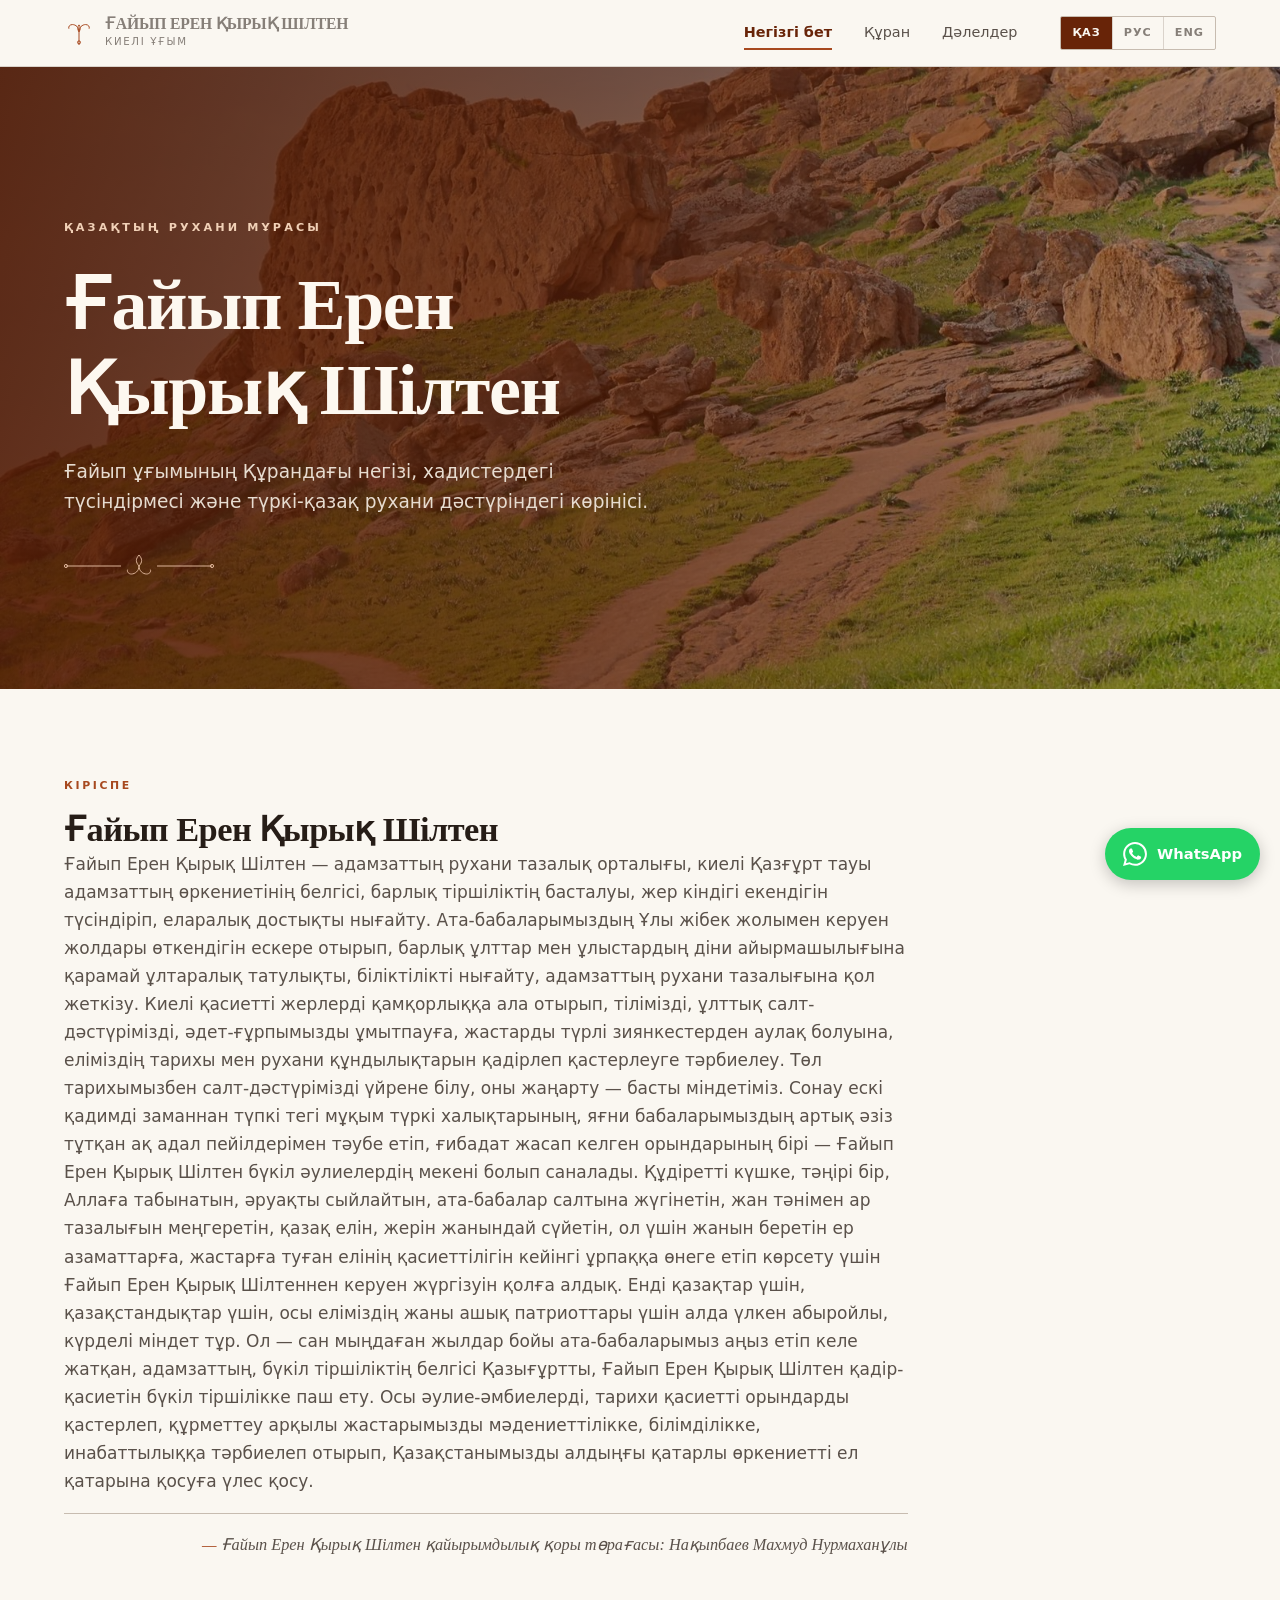
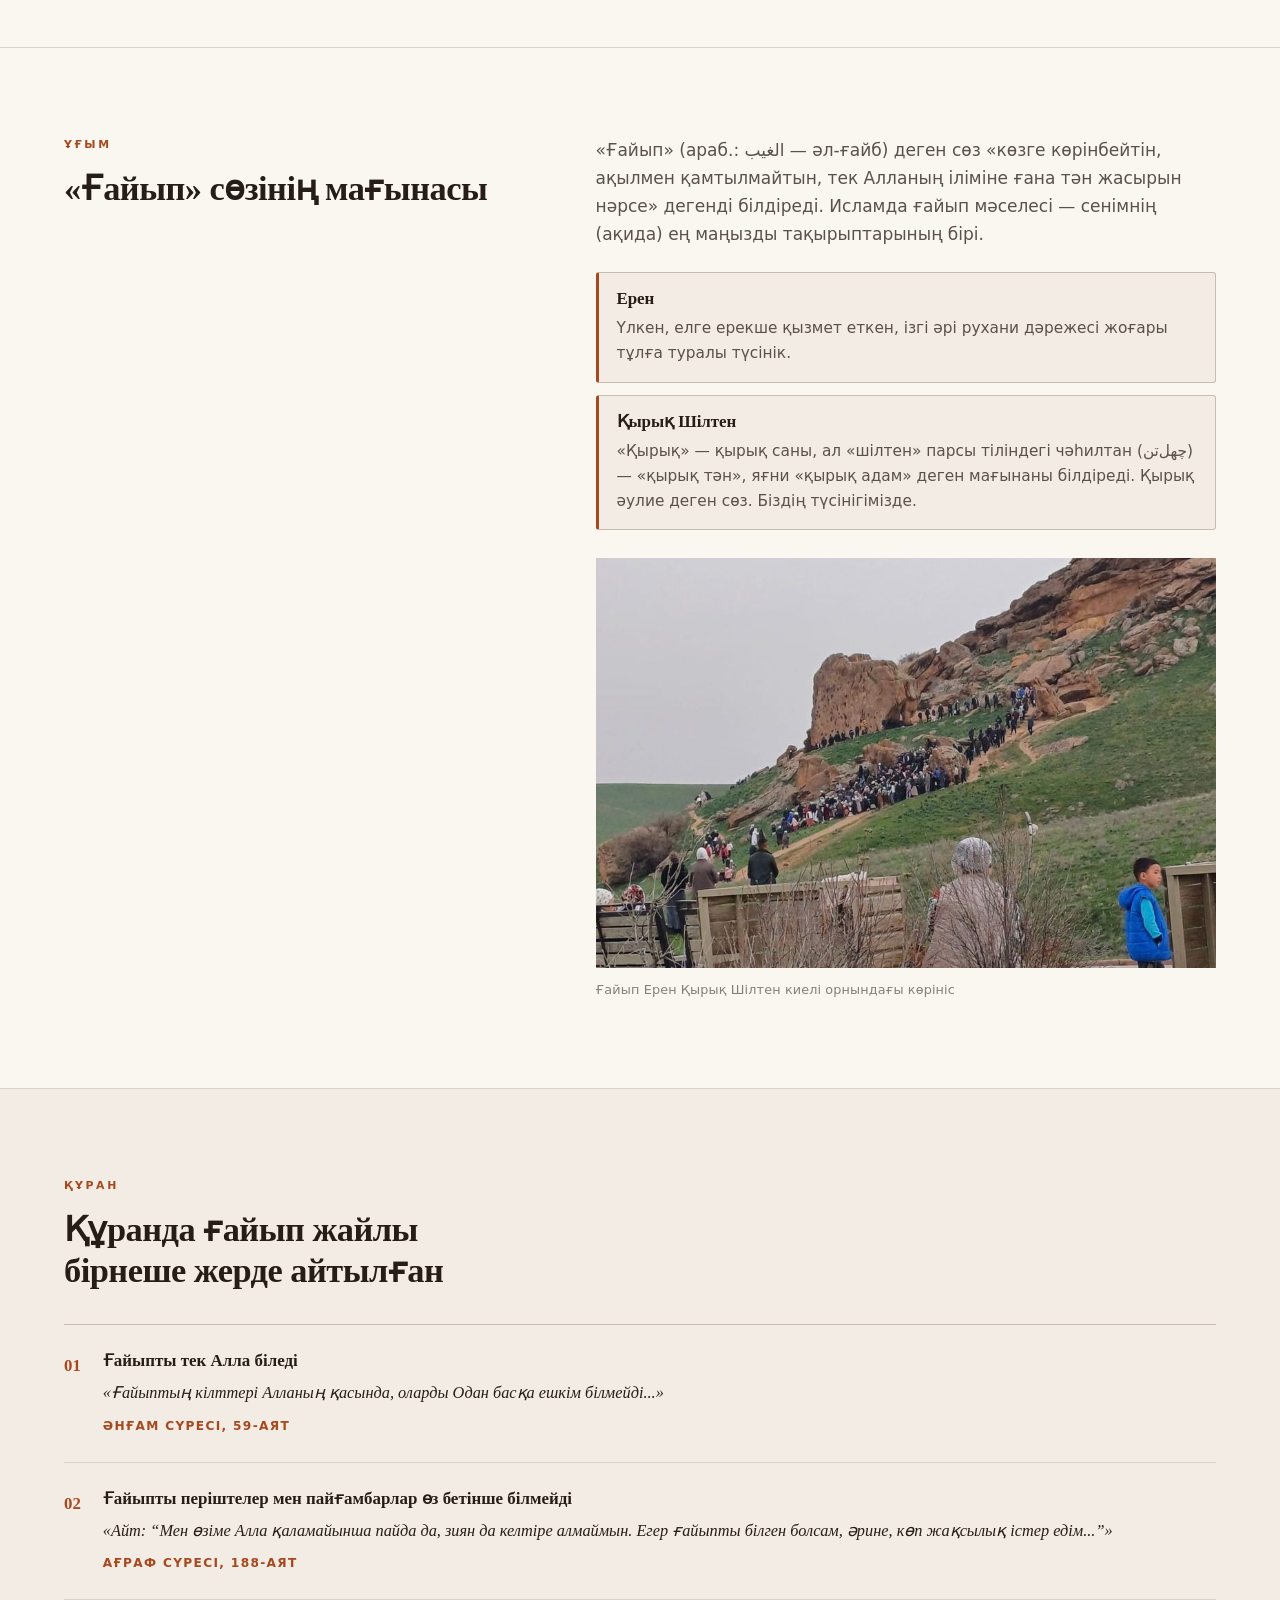
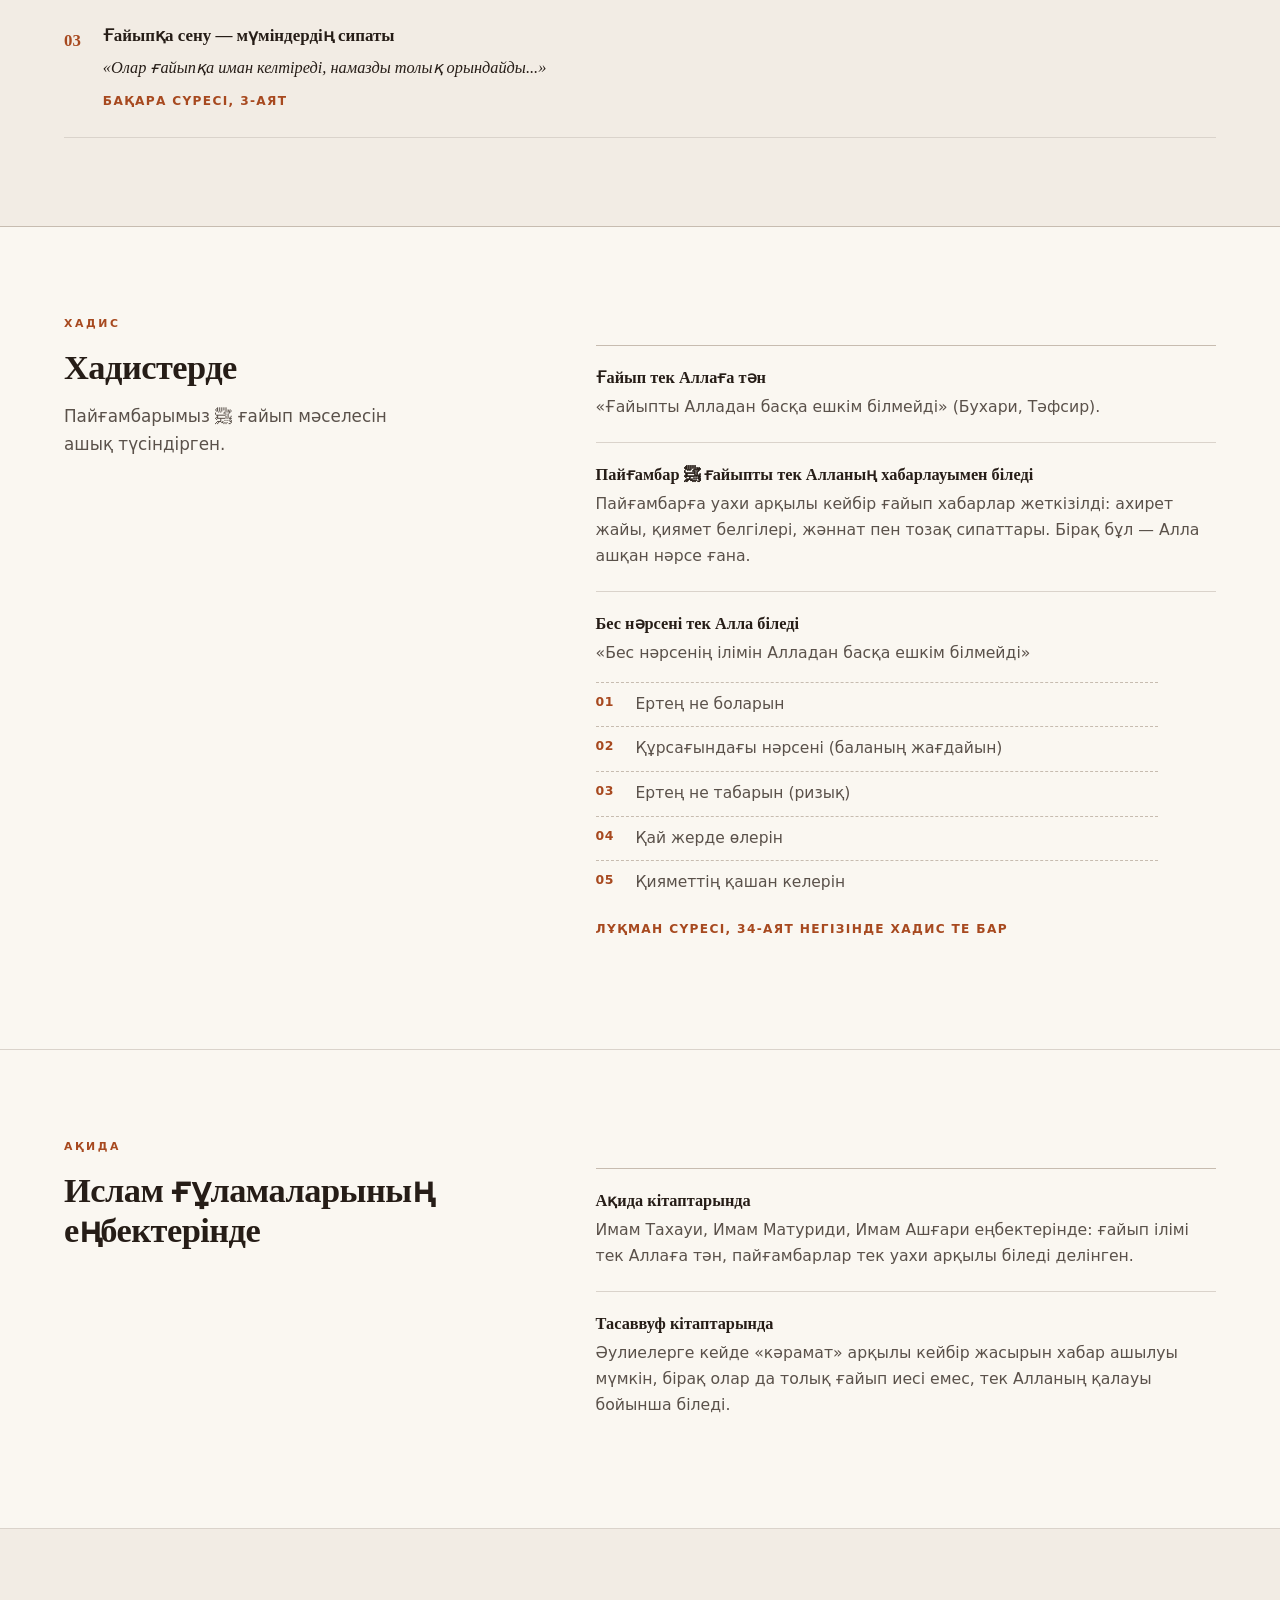
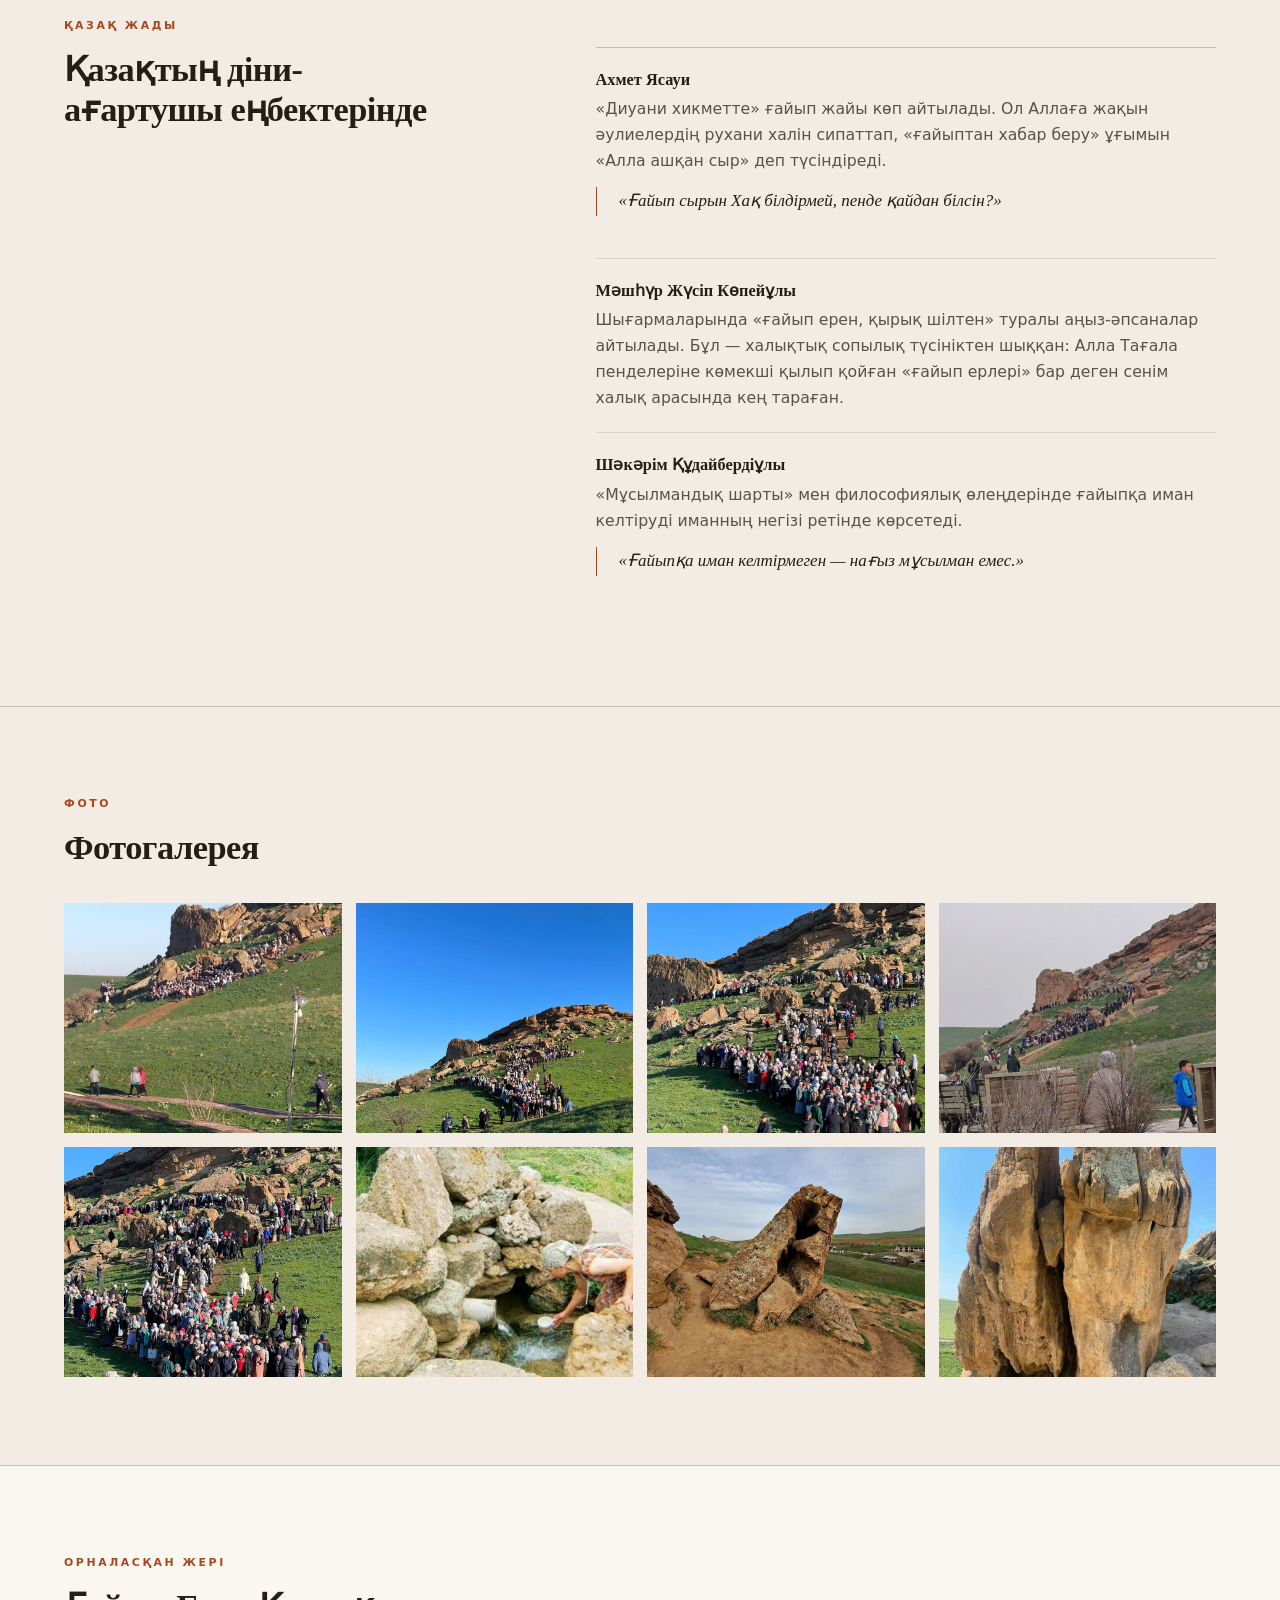
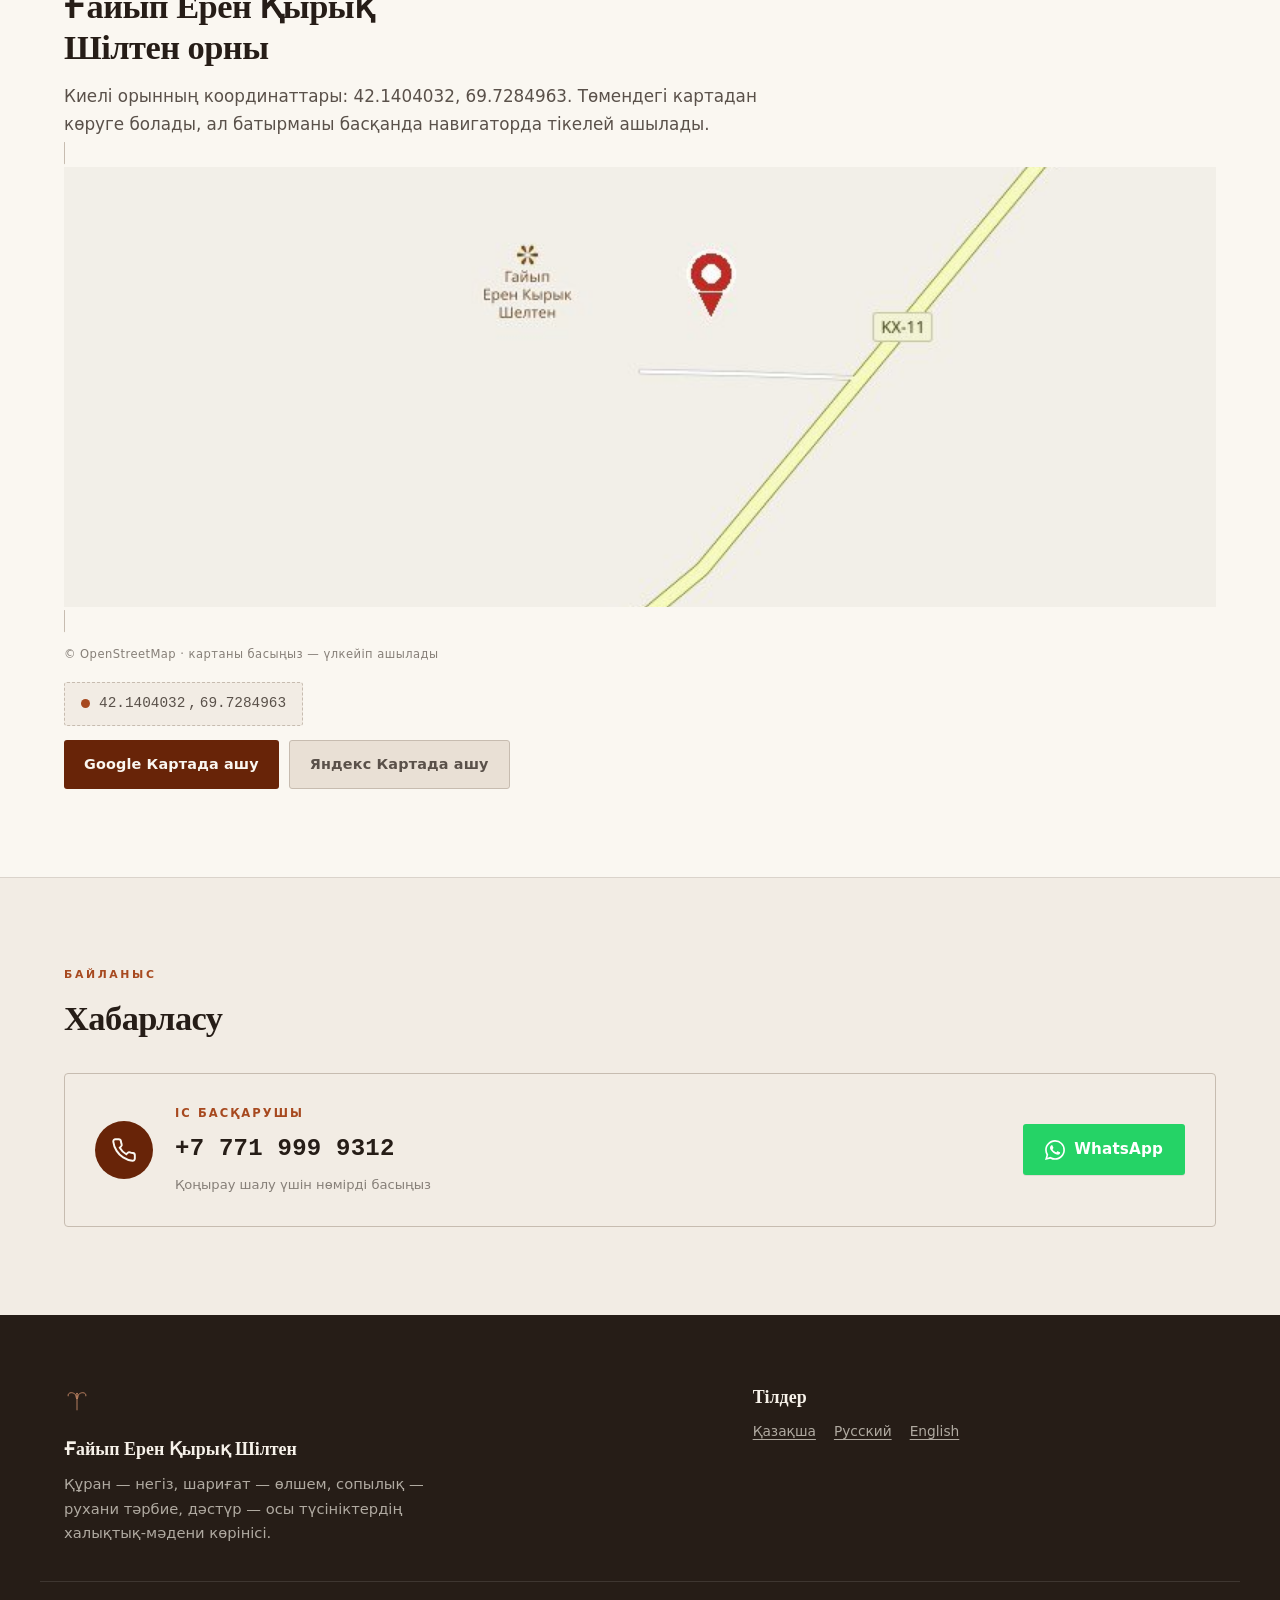
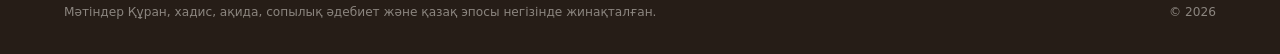
==== index.html @ 5239fbc7 "Ұғым бөліміне «Ерен» және «Қырық Шілтен» түсіндірме блоктарын қосу" ====
<!DOCTYPE html>
<html lang="kk">
<head>
<!-- skill:chrome -->
<style>
/* Credit line — bottom-right */
.design-ui-credit {
  position: fixed;
  bottom: 12px;
  right: 12px;
  font: 11px/1 system-ui, sans-serif;
  color: rgba(128,128,128,0.5);
  pointer-events: none;
  z-index: 2147483647;
  transition: opacity 0.4s ease;
  user-select: none;
  letter-spacing: 0.02em;
}

/* Hide chrome on touch devices */
@media (hover: none) {
  .design-ui-credit { display: none; }
}

/* Print fixes */
@media print {
  * {
    transition: none !important;
    animation: none !important;
    box-shadow: none !important;
  }
  body {
    print-color-adjust: exact;
    -webkit-print-color-adjust: exact;
  }
  .design-ui-credit { display: none !important; }
}

</style>
<script>
(function () {
    // Design-ui pages are single compositions, so the whole body is editable.
    function markEditable() {
        document.body.classList.add('artifact-editable');
    }

    // Credit badge with idle-fade. Hover devices only.
    function initChromeUI() {
        if (!matchMedia('(hover: hover)').matches) return;

        var credit = document.createElement('div');
        credit.className = 'design-ui-credit';
        credit.setAttribute('aria-hidden', 'true');
        credit.innerHTML = '\u{1F49C} by ClickUp Brain';
        document.body.appendChild(credit);

        var timer = null;
        var fade = function (out) { credit.style.opacity = out ? '0' : ''; };
        fade(true);
        var show = function () {
            fade(false);
            clearTimeout(timer);
            timer = setTimeout(function () { fade(true); }, 3000);
        };
        document.addEventListener('mousemove', show);
        show();
    }

    function init() {
        markEditable();
        initChromeUI();
    }

    if (document.readyState === 'loading') {
        document.addEventListener('DOMContentLoaded', init);
    } else {
        init();
    }
})();

</script>
<!-- /skill:chrome -->
<meta charset="UTF-8">
<meta name="viewport" content="width=device-width, initial-scale=1.0">
<title>Ғайып Ерен Қырық Шілтен</title>
<meta name="description" content="Ғайып ұғымының Құрандағы негізі, хадистердегі түсіндірмесі және түркі-қазақ рухани дәстүріндегі көрінісі. Үш тілде: қазақша, орысша, ағылшынша.">
<meta name="theme-color" content="#5c3e30">
<!-- ===== Open Graph / WhatsApp превьюсы ===== -->
<meta property="og:type" content="website">
<meta property="og:site_name" content="Ғайып Ерен Қырық Шілтен">
<meta property="og:title" content="Ғайып Ерен Қырық Шілтен — қазақтың рухани мұрасы">
<meta property="og:description" content="Ғайып ұғымының Құрандағы негізі, хадистердегі түсіндірмесі және түркі-қазақ рухани дәстүріндегі көрінісі. Қазығұрт өңірі.">
<meta property="og:image" content="https://abdirovnurzhan34-gif.github.io/geqsh/og-image.jpg">
<meta property="og:image:width" content="1200">
<meta property="og:image:height" content="630">
<meta property="og:locale" content="kk_KZ">
<meta property="og:locale:alternate" content="ru_RU">
<meta property="og:locale:alternate" content="en_US">
<meta name="twitter:card" content="summary_large_image">
<meta name="twitter:title" content="Ғайып Ерен Қырық Шілтен — қазақтың рухани мұрасы">
<meta name="twitter:description" content="Ғайып ұғымының Құрандағы негізі, хадистердегі түсіндірмесі және түркі-қазақ рухани дәстүріндегі көрінісі.">
<meta name="twitter:image" content="https://abdirovnurzhan34-gif.github.io/geqsh/og-image.jpg">

<meta name="mobile-web-app-capable" content="yes">
<meta name="apple-mobile-web-app-capable" content="yes">
<meta name="apple-mobile-web-app-status-bar-style" content="black-translucent">
<meta name="apple-mobile-web-app-title" content="ҒЕҚШ">
<link rel="manifest" href="manifest.webmanifest">
<link rel="apple-touch-icon" href="icon-192.png">
<link rel="icon" type="image/png" href="icon-192.png">



<style>
:root{
  --paper:oklch(97.6% 0.008 80);
  --paper-2:oklch(94.6% 0.013 76);
  --paper-3:oklch(91% 0.017 72);
  --ink:oklch(24% 0.018 55);
  --ink-2:oklch(44% 0.016 58);
  --ink-3:oklch(60% 0.013 62);
  --clay:oklch(52% 0.135 42);
  --clay-deep:oklch(36% 0.105 40);
  --clay-soft:oklch(90% 0.035 48);
  --steppe:oklch(45% 0.072 162);
  --line:oklch(87% 0.014 70);
  --line-2:oklch(80% 0.02 68);
  --ease:cubic-bezier(0.16,1,0.3,1);
  --measure:68ch;
}
*{margin:0;padding:0;box-sizing:border-box}
html{-webkit-text-size-adjust:100%}
body{
  font-family:Inter,system-ui,-apple-system,'Segoe UI',sans-serif;
  font-size:17px;line-height:1.65;
  color:var(--ink);background:var(--paper);
  -webkit-font-smoothing:antialiased;
  font-optical-sizing:auto;
}
img{display:block;max-width:100%}
h1,h2,h3,h4{font-family:Georgia,'Times New Roman',serif;line-height:1.18;text-wrap:balance;font-weight:600}
p{text-wrap:pretty}
a{color:inherit}
::selection{background:var(--clay-soft)}

/* ============ TOPBAR ============ */
.topbar{
  position:sticky;top:0;z-index:60;
  background:oklch(97.6% 0.008 80 / .93);
  backdrop-filter:saturate(1.4) blur(10px);
  border-bottom:1px solid var(--line);
}
.topbar-in{
  max-width:1200px;margin:0 auto;padding:12px 24px;
  display:flex;align-items:center;gap:28px;
}
.mark{display:flex;align-items:center;gap:11px;text-decoration:none;flex-shrink:0}
.mark svg{width:30px;height:30px;color:var(--clay)}
.mark b{font-family:'Noto Serif',serif;font-size:.98rem;font-weight:600;letter-spacing:-.01em;line-height:1.15;display:block}
.mark span{display:block;font-size:.64rem;letter-spacing:.16em;text-transform:uppercase;color:var(--ink-3);font-weight:500}

.pagenav{display:flex;gap:2px;margin-left:auto}
.pagenav button{
  font:inherit;font-size:.9rem;font-weight:500;
  background:none;border:none;cursor:pointer;color:var(--ink-2);
  padding:9px 15px;border-radius:2px;position:relative;
  transition:color .35s var(--ease);
}
.pagenav button::after{
  content:'';position:absolute;left:15px;right:15px;bottom:4px;height:1.5px;
  background:var(--clay);transform:scaleX(0);transform-origin:left;
  transition:transform .5s var(--ease);
}
.pagenav button:hover{color:var(--ink)}
.pagenav button[aria-current="page"]{color:var(--clay-deep);font-weight:600}
.pagenav button[aria-current="page"]::after{transform:scaleX(1)}
.pagenav button:focus-visible{outline:2px solid var(--clay);outline-offset:2px}

.langs{display:flex;border:1px solid var(--line-2);border-radius:2px;overflow:hidden;flex-shrink:0}
.langs button{
  font:inherit;font-size:.7rem;font-weight:600;letter-spacing:.09em;
  background:none;border:none;cursor:pointer;color:var(--ink-3);
  padding:7px 11px;transition:background .3s var(--ease),color .3s var(--ease);
}
.langs button+button{border-left:1px solid var(--line)}
.langs button:hover{background:var(--paper-2);color:var(--ink)}
.langs button[aria-pressed="true"]{background:var(--clay-deep);color:var(--paper)}
.langs button:focus-visible{outline:2px solid var(--clay);outline-offset:-2px}

/* ============ HERO ============ */
.hero{position:relative;overflow:hidden;background:var(--clay-deep)}
.hero-img{position:absolute;inset:0}
.hero-img img{width:100%;height:100%;object-fit:cover;object-position:center 55%}
.hero-img::after{
  content:'';position:absolute;inset:0;
  background:linear-gradient(105deg,oklch(30% 0.09 40 / .93) 0%,oklch(32% 0.09 42 / .74) 48%,oklch(34% 0.08 45 / .34) 100%);
}
.hero-in{
  position:relative;max-width:1200px;margin:0 auto;
  padding:clamp(72px,13vw,152px) 24px clamp(56px,9vw,104px);
}
.hero-eyebrow{
  font-size:.7rem;letter-spacing:.28em;text-transform:uppercase;
  color:oklch(88% 0.05 60);font-weight:600;margin-bottom:26px;
}
.hero h1{
  font-size:clamp(2.3rem,7vw,4.5rem);font-weight:700;
  color:oklch(98% 0.012 80);max-width:22ch;letter-spacing:-.02em;
}
.hero-lead{
  margin-top:24px;max-width:52ch;font-size:clamp(1rem,1.6vw,1.16rem);
  color:oklch(90% 0.02 70);font-weight:300;line-height:1.62;
}
.hero-orn{margin-top:38px;width:150px;height:22px;color:oklch(80% 0.06 55)}

/* ============ SHELL ============ */
.shell{max-width:1200px;margin:0 auto;padding:0 24px}
.page{display:none}
.page.on{display:block;animation:rise .55s var(--ease)}
@keyframes rise{from{opacity:0;transform:translateY(10px)}to{opacity:1;transform:none}}

/* ============ SECTIONS ============ */
.band{padding:clamp(52px,7vw,88px) 0;border-bottom:1px solid var(--line)}
.band:last-child{border-bottom:none}
.band.tint{background:var(--paper-2);border-bottom-color:var(--line-2)}
.band.tint .shell{padding:0 24px}
.eyebrow{
  font-size:.68rem;letter-spacing:.24em;text-transform:uppercase;
  color:var(--clay);font-weight:700;margin-bottom:14px;
}
.h2{font-size:clamp(1.5rem,3.4vw,2.15rem);letter-spacing:-.015em;max-width:26ch}
.h3{font-size:1.16rem;margin-bottom:10px;letter-spacing:-.005em}
.deck{margin-top:16px;max-width:var(--measure);color:var(--ink-2);font-size:1.05rem}
.prose{max-width:var(--measure)}
.prose p{margin-top:18px;color:var(--ink-2)}
.prose p:first-child{margin-top:0}
.prose p strong{color:var(--ink);font-weight:600}

/* two-col intro */
.split{display:grid;grid-template-columns:minmax(0,1fr) minmax(0,1.35fr);gap:clamp(28px,6vw,72px);align-items:start}

/* ============ ORNAMENT RULE ============ */
.orule{display:flex;align-items:center;gap:14px;margin:clamp(40px,6vw,64px) 0}
.orule::before,.orule::after{content:'';flex:1;height:1px;background:var(--line-2)}
.orule svg{width:26px;height:26px;color:var(--clay);opacity:.8;flex-shrink:0}

/* ============ QURAN POINTS (home) ============ */
.points{margin-top:34px;border-top:1px solid var(--line-2)}
.point{
  display:grid;grid-template-columns:auto minmax(0,1fr);gap:0 22px;
  padding:26px 0;border-bottom:1px solid var(--line);
}
.point-n{
  font-family:'Noto Serif',serif;font-size:1.05rem;font-weight:600;
  color:var(--clay);font-variant-numeric:tabular-nums;padding-top:1px;
}
.point h4{font-size:1.06rem;margin-bottom:9px}
.point blockquote{
  font-family:'Noto Serif',serif;font-size:1.02rem;line-height:1.62;
  color:var(--ink);font-style:italic;
}
.point .ref{
  margin-top:9px;font-size:.76rem;letter-spacing:.11em;text-transform:uppercase;
  color:var(--clay);font-weight:600;
}

/* ============ HADITH / SCHOLAR ROWS ============ */
.rows{margin-top:30px;max-width:var(--measure)}
.row{padding:22px 0;border-top:1px solid var(--line)}
.row:first-child{border-top:1px solid var(--line-2)}
.row h4{font-size:1.02rem;margin-bottom:7px}
.row p{color:var(--ink-2);font-size:.98rem}
.five{margin-top:16px;counter-reset:f;list-style:none;max-width:52ch}
.five li{
  counter-increment:f;position:relative;padding:9px 0 9px 40px;
  border-top:1px dashed var(--line-2);color:var(--ink-2);font-size:.97rem;
}
.five li::before{
  content:counter(f,decimal-leading-zero);position:absolute;left:0;top:9px;
  font-size:.78rem;font-weight:700;color:var(--clay);
  font-variant-numeric:tabular-nums;letter-spacing:.04em;
}

/* ============ FIGURES ============ */
figure.shot{margin:0;overflow:hidden;background:var(--paper-3)}
figure.shot img{width:100%;height:100%;object-fit:cover;transition:transform 1.2s var(--ease)}
figure.shot:hover img{transform:scale(1.03)}
figcaption{margin-top:11px;font-size:.8rem;color:var(--ink-3);letter-spacing:.01em}
.strip{display:grid;grid-template-columns:repeat(3,1fr);gap:14px;margin-top:36px}
.strip figure.shot{height:clamp(150px,20vw,240px)}
.gallery{display:grid;grid-template-columns:repeat(4,1fr);gap:14px;margin-top:36px}
.gallery figure.shot{height:clamp(160px,19vw,230px)}
.stack figure.shot{height:clamp(260px,32vw,420px)}

/* ============ MAP ============ */
.map-wrap{margin-top:32px;border:1px solid var(--line-2);border-radius:4px;overflow:hidden;background:var(--paper-2);box-shadow:0 1px 0 rgba(0,0,0,.03)}
.map-wrap img{display:block;width:100%;height:clamp(280px,42vw,440px);object-fit:cover;transition:transform 1.2s var(--ease)}
.map-link:hover img{transform:scale(1.02)}
.map-attr{margin-top:10px;font-size:.72rem;letter-spacing:.04em;color:var(--ink-3)}
.map-coords{
  display:flex;width:fit-content;align-items:center;gap:9px;
  margin-top:18px;font-family:ui-monospace,Menlo,monospace;font-size:.9rem;
  color:var(--ink-2);background:var(--paper-2);border:1px dashed var(--line-2);
  padding:9px 16px;border-radius:3px;user-select:all;
}
.map-coords::before{content:'';width:9px;height:9px;border-radius:50%;background:var(--clay);flex-shrink:0}
.map-actions{display:flex;gap:10px;flex-wrap:wrap;margin-top:14px}
.map-actions a{
  display:inline-flex;align-items:center;gap:8px;
  font:inherit;font-size:.9rem;font-weight:600;letter-spacing:.01em;
  text-decoration:none;color:var(--paper);
  background:var(--clay-deep);padding:12px 20px;border-radius:3px;
  transition:background .3s var(--ease),color .3s var(--ease),border-color .3s var(--ease);
}
.map-actions a:hover{background:var(--clay)}
.map-actions a.alt{background:var(--paper-3);color:var(--ink-2);border:1px solid var(--line-2)}
.map-actions a.alt:hover{background:var(--line);color:var(--ink)}

/* ============ CONTACT ============ */
.contact{
  margin-top:34px;display:flex;align-items:center;gap:22px;flex-wrap:wrap;
  background:var(--paper-2);border:1px solid var(--line-2);border-radius:4px;
  padding:clamp(20px,3.4vw,30px);
}
.contact-ico{
  width:58px;height:58px;flex-shrink:0;border-radius:50%;
  background:var(--clay-deep);color:var(--paper);
  display:flex;align-items:center;justify-content:center;
}
.contact-ico svg{width:26px;height:26px}
.contact-info{min-width:0}
.contact-role{
  font-size:.72rem;letter-spacing:.18em;text-transform:uppercase;
  color:var(--clay);font-weight:700;margin-bottom:6px;
}
.contact-phone{
  display:inline-flex;align-items:center;gap:10px;
  font-family:ui-monospace,Menlo,monospace;font-size:clamp(1.15rem,3vw,1.5rem);
  font-weight:700;color:var(--ink);text-decoration:none;letter-spacing:.01em;
  transition:color .3s var(--ease);
}
.contact-phone:hover{color:var(--clay-deep)}
.contact-note{margin-top:6px;font-size:.82rem;color:var(--ink-3)}
.contact-actions{margin-left:auto;display:flex;gap:10px;flex-wrap:wrap}
.wa-btn{
  display:inline-flex;align-items:center;gap:9px;
  font:inherit;font-size:.95rem;font-weight:600;letter-spacing:.01em;
  text-decoration:none;color:#fff;
  background:#25D366;padding:13px 22px;border-radius:3px;
  transition:background .3s var(--ease),transform .2s var(--ease);
  box-shadow:0 1px 0 rgba(0,0,0,.08);
}
.wa-btn:hover{background:#1eb958;transform:translateY(-1px)}
.wa-btn svg{width:20px;height:20px;flex-shrink:0}
@media (max-width:640px){
  .contact-actions{margin-left:0;width:100%}
  .wa-btn{width:100%;justify-content:center}
}
.missing{
  display:flex;align-items:center;justify-content:center;text-align:center;
  padding:22px;min-height:150px;height:100%;
  font-family:ui-monospace,Menlo,monospace;font-size:.72rem;color:var(--ink-3);
  background:repeating-linear-gradient(45deg,oklch(93% 0.014 74),oklch(93% 0.014 74) 9px,oklch(90.5% 0.018 72) 9px,oklch(90.5% 0.018 72) 18px);
}

/* ============ FLOATING WHATSAPP ============ */
.wa-float{
  position:fixed;right:20px;bottom:20px;z-index:90;
  display:flex;align-items:center;gap:10px;
  background:#25D366;color:#fff;text-decoration:none;
  padding:14px 18px;border-radius:40px;
  font:inherit;font-size:.92rem;font-weight:600;
  box-shadow:0 4px 16px rgba(0,0,0,.22);
  transition:background .3s var(--ease),transform .2s var(--ease);
}
.wa-float:hover{background:#1eb958;transform:translateY(-2px)}
.wa-float svg{width:24px;height:24px;flex-shrink:0}
.wa-float .wa-label{white-space:nowrap}
@media (max-width:640px){
  /* WhatsApp батырмасы — төменгі навигацияның үстінде, дөңгелек әрі кішкентай */
  .wa-float{
    padding:0;width:52px;height:52px;border-radius:50%;
    right:14px;bottom:calc(74px + env(safe-area-inset-bottom));
    justify-content:center;
  }
  .wa-float svg{width:26px;height:26px}
  .wa-float .wa-label{display:none}
  main{padding-bottom:140px} /* дөңгелек батырмаға да орын */
}

/* ============ QURAN PAGE ============ */
.qgroup{margin-top:clamp(40px,6vw,64px)}
.qgroup-h{
  display:flex;align-items:baseline;gap:16px;
  padding-bottom:12px;border-bottom:2px solid var(--clay-deep);
}
.qgroup-h b{font-family:'Noto Serif',serif;font-size:1.25rem;font-weight:600}
.qgroup-h span{font-size:.76rem;letter-spacing:.16em;text-transform:uppercase;color:var(--ink-3);font-weight:600;margin-left:auto}
.ayat{
  display:grid;grid-template-columns:auto minmax(0,1fr);gap:0 26px;
  padding:28px 0;border-bottom:1px solid var(--line);
}
.ayat:hover{background:oklch(95.5% 0.011 78)}
.ayat-n{
  font-size:.8rem;font-weight:700;color:var(--clay);
  font-variant-numeric:tabular-nums;letter-spacing:.05em;padding-top:6px;
}
.ayat-ref{
  font-size:.74rem;letter-spacing:.14em;text-transform:uppercase;
  color:var(--ink-3);font-weight:600;margin-bottom:14px;
}
.ar{
  font-family:Georgia,'Times New Roman',serif;font-size:clamp(1.3rem,2.7vw,1.72rem);line-height:2.05;
  direction:rtl;text-align:right;color:var(--ink);
  padding:16px 20px;background:var(--paper-2);border-radius:3px;
}
.ayat .tr{margin-top:14px;font-size:1rem;color:var(--ink-2);max-width:62ch}

/* ============ EVIDENCE PAGE ============ */
.ev{display:grid;grid-template-columns:230px minmax(0,1fr);gap:clamp(32px,6vw,80px);align-items:start;padding-top:clamp(40px,6vw,64px)}
.toc{position:sticky;top:88px}
.toc-t{font-size:.66rem;letter-spacing:.2em;text-transform:uppercase;color:var(--ink-3);font-weight:700;margin-bottom:14px}
.toc ol{list-style:none;counter-reset:t}
.toc li{counter-increment:t}
.toc a{
  display:block;padding:7px 0 7px 26px;position:relative;
  font-size:.86rem;color:var(--ink-2);text-decoration:none;
  border-top:1px solid var(--line);transition:color .3s var(--ease);
}
.toc li:first-child a{border-top:none}
.toc a::before{
  content:counter(t,decimal-leading-zero);position:absolute;left:0;
  font-size:.68rem;font-weight:700;color:var(--ink-3);
  font-variant-numeric:tabular-nums;
}
.toc a:hover{color:var(--clay-deep)}
.toc a:hover::before{color:var(--clay)}
.toc-mob{display:none}

article.ev-body{max-width:74ch}
.ev-sec{padding-bottom:clamp(44px,6vw,72px);scroll-margin-top:96px}
.ev-sec>h2{
  font-size:clamp(1.35rem,2.8vw,1.85rem);letter-spacing:-.015em;
  padding-bottom:12px;border-bottom:1px solid var(--line-2);margin-bottom:22px;
}
.ev-sec .num{
  display:block;font-family:'Inter',sans-serif;font-size:.68rem;font-weight:700;
  letter-spacing:.22em;text-transform:uppercase;color:var(--clay);margin-bottom:12px;
}
.ev-sec p{margin-bottom:16px;color:var(--ink-2)}
.ev-sec h3{font-size:1.1rem;margin:28px 0 12px;color:var(--ink)}
.ev-sec ul{list-style:none;margin:0 0 18px}
.ev-sec ul li{
  position:relative;padding:8px 0 8px 22px;color:var(--ink-2);
  border-top:1px solid var(--line);font-size:.98rem;
}
.ev-sec ul li::before{
  content:'';position:absolute;left:2px;top:17px;width:7px;height:7px;
  border:1px solid var(--clay);transform:rotate(45deg);
}
blockquote.q{
  margin:20px 0;padding:0 0 0 22px;border-left:1px solid var(--clay);
  font-family:'Noto Serif',serif;font-size1.05rem;font-style:italic;
  color:var(--ink);line-height:1.66;
}
blockquote.q .src{
  display:block;margin-top:10px;font-family:'Inter',sans-serif;font-style:normal;
  font-size:.74rem;letter-spacing:.13em;text-transform:uppercase;color:var(--clay);font-weight:600;
}
.poem{
  margin:20px 0;padding:20px 22px;background:var(--paper-2);border-radius:3px;
}
.poem pre{
  font-family:'Noto Serif',serif;font-size:1.02rem;line-height:1.95;
  color:var(--ink);white-space:pre-wrap;font-style:italic;
}
.poem .src{
  margin-top:14px;font-size:.72rem;letter-spacing:.13em;text-transform:uppercase;
  color:var(--clay);font-weight:600;
}
.poem .orig{
  display:inline-block;margin-bottom:12px;font-size:.62rem;letter-spacing:.16em;
  text-transform:uppercase;color:var(--ink-3);font-weight:700;
  border:1px solid var(--line-2);padding:3px 8px;border-radius:2px;
}
.chain{
  margin:22px 0;padding:20px 22px;background:var(--clay-deep);border-radius:3px;
  font-family:'Noto Serif',serif;font-size:1.02rem;line-height:1.9;
  color:oklch(95% 0.02 70);
}
.terms{margin:22px 0;display:grid;gap:1px;background:var(--line-2);border:1px solid var(--line-2);border-radius:3px;overflow:hidden}
.term{background:var(--paper);padding:16px 20px}
.term dt{font-family:'Noto Serif',serif;font-weight:600;font-size:1rem;margin-bottom:4px}
.term dd{color:var(--ink-2);font-size:.95rem}
.ayat-inline{margin:22px 0}
.ayat-inline .tr{margin-top:12px;font-size:1rem;color:var(--ink-2);font-style:italic}
.ayat-inline .ref{margin-top:8px;font-size:.74rem;letter-spacing:.13em;text-transform:uppercase;color:var(--clay);font-weight:600}

/* ============ FOOTER ============ */
footer{background:var(--ink);color:oklch(88% 0.012 76);padding:clamp(44px,6vw,72px) 0 32px}
.foot-in{max-width:1200px;margin:0 auto;padding:0 24px;display:grid;grid-template-columns:minmax(0,1.4fr) minmax(0,1fr);gap:40px}
footer h4{font-size:1.12rem;color:oklch(96% 0.012 78);margin-bottom:12px}
footer p{font-size:.92rem;color:oklch(74% 0.014 74);max-width:44ch}
footer svg{width:26px;height:26px;color:oklch(70% 0.09 50);margin-bottom:18px}
.foot-langs{display:flex;gap:18px;flex-wrap:wrap;font-size:.86rem}
.foot-langs button{font:inherit;background:none;border:none;color:oklch(74% 0.014 74);cursor:pointer;padding:0;text-decoration:underline;text-underline-offset:3px}
.foot-langs button:hover{color:oklch(96% 0.012 78)}
.foot-b{max-width:1200px;margin:36px auto 0;padding:20px 24px 0;border-top:1px solid oklch(34% 0.014 60);font-size:.76rem;color:oklch(62% 0.012 70);display:flex;justify-content:space-between;gap:16px;flex-wrap:wrap}
.foot-extra{max-width:1200px;margin:44px auto 0;padding:0 24px;display:grid;grid-template-columns:minmax(0,1.35fr) minmax(0,1fr);gap:clamp(28px,5vw,56px);align-items:start}
.foot-extra h4{font-size:1.05rem;color:oklch(96% 0.012 78);margin-bottom:10px}
.foot-extra p{font-size:.9rem;color:oklch(74% 0.014 74);max-width:52ch}
.foot-mapbox{display:block;margin-top:14px;border:1px solid oklch(36% 0.014 62);border-radius:4px;overflow:hidden}
.foot-mapbox img{display:block;width:100%;height:clamp(190px,24vw,300px);object-fit:cover;transition:transform 1.2s var(--ease)}
.foot-mapbox:hover img{transform:scale(1.02)}
.foot-mapattr{margin-top:9px;font-size:.72rem;color:oklch(60% 0.012 70)}
.foot-maplinks{display:flex;gap:10px;flex-wrap:wrap;margin-top:12px}
.foot-maplinks a{font:inherit;font-size:.85rem;font-weight:600;text-decoration:none;color:oklch(90% 0.02 76);border:1px solid oklch(42% 0.014 64);padding:9px 16px;border-radius:3px;transition:background .3s var(--ease),color .3s var(--ease)}
.foot-maplinks a:hover{background:oklch(42% 0.014 64);color:#fff}
.foot-contact h4{margin-bottom:4px}
.foot-role{font-size:.72rem;letter-spacing:.18em;text-transform:uppercase;color:oklch(70% 0.09 50);font-weight:700;margin-bottom:8px}
.foot-phone{display:inline-flex;font-family:ui-monospace,Menlo,monospace;font-size:clamp(1.15rem,2.6vw,1.45rem);font-weight:700;color:oklch(96% 0.012 78);text-decoration:none;letter-spacing:.01em;transition:color .3s var(--ease)}
.foot-phone:hover{color:oklch(70% 0.09 50)}
.foot-note{margin-top:8px;font-size:.8rem;color:oklch(62% 0.012 70)}
.foot-wa{display:inline-flex;align-items:center;gap:9px;margin-top:16px;font:inherit;font-size:.9rem;font-weight:600;text-decoration:none;color:#fff;background:#25D366;padding:12px 20px;border-radius:3px;transition:background .3s var(--ease),transform .2s var(--ease)}
.foot-wa:hover{background:#1eb958;transform:translateY(-1px)}
.foot-wa svg{width:19px;height:19px}
@media (max-width:860px){
  .foot-extra{grid-template-columns:1fr}
}

/* Термин-блоктар (Ерен, Қырық Шілтен) */
.term-blocks{margin-top:24px;display:grid;gap:12px}
.term-block{
  background:var(--paper-2);border:1px solid var(--line-2);
  border-left:3px solid var(--clay);border-radius:3px;
  padding:16px 18px;
}
.term-block h3{
  font-family:Georgia,'Times New Roman',serif;font-size:1.06rem;
  font-weight:600;color:var(--ink);margin:0 0 7px;letter-spacing:-.005em;
}
.term-block p{font-size:.96rem;color:var(--ink-2);line-height:1.62;margin:0 !important}

/* Автор қолтаңбасы */
.intro-author{
  margin-top:26px;padding-top:18px;border-top:1px solid var(--line-2);
  font-family:Georgia,'Times New Roman',serif;font-style:italic;
  font-size:1.02rem;color:var(--ink);text-align:right;
}
.intro-author::before{content:'— ';color:var(--clay)}
@media (max-width:640px){
  .intro-author{text-align:left;font-size:.95rem}
}

/* ============ MOBILE BOTTOM NAV ============ */
.mobnav{
  position:fixed;left:0;right:0;bottom:0;z-index:80;
  display:none;
  background:oklch(97.6% 0.008 80 / .97);
  backdrop-filter:saturate(1.4) blur(12px);
  border-top:1px solid var(--line-2);
  box-shadow:0 -2px 14px rgba(0,0,0,.06);
}
.mobnav-in{max-width:600px;margin:0 auto;display:grid;grid-template-columns:repeat(3,1fr);gap:2px;padding:6px 8px calc(6px + env(safe-area-inset-bottom));}
.mobnav button{
  font:inherit;font-size:.7rem;font-weight:600;letter-spacing:.02em;
  background:none;border:none;cursor:pointer;color:var(--ink-2);
  padding:8px 4px 6px;border-radius:10px;display:flex;flex-direction:column;align-items:center;gap:3px;
  transition:color .3s var(--ease),background .3s var(--ease);
}
.mobnav button svg{width:22px;height:22px}
.mobnav button:hover{background:var(--paper-2);color:var(--ink)}
.mobnav button[aria-current="page"]{color:var(--clay-deep)}
.mobnav button[aria-current="page"]::after{content:'';width:18px;height:2.5px;border-radius:2px;background:var(--clay);margin-top:1px}

/* Touch-оптимизация: батырмалар үлкенірек */
@media (pointer:coarse){
  .map-actions a,.wa-btn,.foot-wa{padding:15px 22px;font-size:.95rem}
  .pagenav button{padding:10px 13px}
}

/* ============ RESPONSIVE ============ */
@media (max-width:1040px){
  .ev{grid-template-columns:1fr}
  .toc{display:none}
  .toc-mob{display:block;margin-bottom:36px;border:1px solid var(--line-2);border-radius:3px;background:var(--paper-2)}
  .toc-mob summary{padding:14px 18px;cursor:pointer;font-size:.82rem;letter-spacing:.14em;text-transform:uppercase;font-weight:700;color:var(--ink-2)}
  .toc-mob ol{list-style:none;counter-reset:t;padding:0 18px 14px}
  .toc-mob li{counter-increment:t}
  .toc-mob a{display:block;padding:8px 0 8px 26px;position:relative;font-size:.9rem;color:var(--ink-2);text-decoration:none;border-top:1px solid var(--line)}
  .toc-mob a::before{content:counter(t,decimal-leading-zero);position:absolute;left:0;font-size:.68rem;font-weight:700;color:var(--clay)}
}
@media (max-width:860px){
  .split{grid-template-columns:1fr}
  .foot-in{grid-template-columns:1fr}
  .strip{grid-template-columns:1fr 1fr}
  .strip figure.shot:last-child{grid-column:span 2}
  .gallery{grid-template-columns:repeat(2,1fr)}
}
@media (max-width:640px){
  body{font-size:16px}
  .topbar-in{flex-wrap:wrap;gap:10px 16px;padding:10px 14px}
  .pagenav{display:none} /* мәзір төменгі жолаққа көшті */
  .langs{margin-left:auto}
  .mobnav{display:block}
  main{padding-bottom:78px} /* төменгі жолаққа орын */
  .mark svg{width:26px;height:26px}
  .mark b{font-size:.88rem}
  .shell,.hero-in,.foot-in{padding-left:18px;padding-right:18px}
  .point{grid-template-columns:1fr;gap:8px}
  .point-n{color:var(--clay);font-size:.8rem;letter-spacing:.1em}
  .ayat{grid-template-columns:1fr;gap:10px}
  .ayat-n{padding-top:0}
  .ar{padding:14px 16px}
  .strip{grid-template-columns:1fr}
  .strip figure.shot:last-child{grid-column:auto}
  .gallery{grid-template-columns:1fr}
}
@media (prefers-reduced-motion:reduce){
  *{animation:none!important;transition:none!important}
  html{scroll-behavior:auto}
}
</style>
</head>
<body>

<!-- ========== TOPBAR ========== -->
<header class="topbar">
  <div class="topbar-in">
    <a class="mark" href="#home" data-nav="home">
      <svg viewBox="0 0 48 48" fill="none" stroke="currentColor" stroke-width="1.6" aria-hidden="true">
        <path d="M24 43V22"/>
        <path d="M24 22c0-7-5.2-11.5-10.6-11.5-4 0-6.8 3-5.6 6.6"/>
        <path d="M24 22c0-7 5.2-11.5 10.6-11.5 4 0 6.8 3 5.6 6.6"/>
        <path d="M24 22c-2.6-3.4-2.6-7.6 0-11 2.6 3.4 2.6 7.6 0 11z"/>
        <circle cx="24" cy="39" r="2.4"/>
      </svg>
      <span style="display:block">
        <b>Ғайып Ерен Қырық Шілтен</b>
        <span data-i18n="markSub">Киелі ұғым</span>
      </span>
    </a>
    <nav class="pagenav" aria-label="Pages">
      <button type="button" data-nav="home" aria-current="page" data-i18n="navHome">Негізгі бет</button>
      <button type="button" data-nav="quran" data-i18n="navQuran">Құран</button>
      <button type="button" data-nav="evidence" data-i18n="navEv">Дәлелдер</button>
    </nav>
    <div class="langs" role="group" aria-label="Language">
      <button type="button" data-lang="kk" aria-pressed="true">ҚАЗ</button>
      <button type="button" data-lang="ru" aria-pressed="false">РУС</button>
      <button type="button" data-lang="en" aria-pressed="false">ENG</button>
    </div>
  </div>
</header>

<!-- ========== HERO ========== -->
<section class="hero">
  <div class="hero-img">
    <img src="img/hero.jpg" alt="" id="heroImg">
  </div>
  <div class="hero-in">
    <p class="hero-eyebrow" data-i18n="heroEyebrow">Қазақтың рухани мұрасы</p>
    <h1 data-i18n="heroTitle">Ғайып Ерен Қырық Шілтен</h1>
    <p class="hero-lead" data-i18n="heroLead">Ғайып ұғымының Құрандағы негізі, хадистердегі түсіндірмесі және түркі-қазақ рухани дәстүріндегі көрінісі.</p>
    <svg class="hero-orn" viewBox="0 0 150 22" fill="none" stroke="currentColor" stroke-width="1" aria-hidden="true">
      <path d="M75 11c-3.5-4-3.5-7 0-11 3.5 4 3.5 7 0 11z"/>
      <path d="M75 11c0 5-4 8-7.6 8-2.8 0-4.6-2.2-3.8-4.4M75 11c0 5 4 8 7.6 8 2.8 0 4.6-2.2 3.8-4.4"/>
      <path d="M2 11h55M93 11h55"/><circle cx="2" cy="11" r="1.6"/><circle cx="148" cy="11" r="1.6"/>
    </svg>
  </div>
</section>

<main id="main"></main>

<!-- ========== FOOTER ========== -->
<footer>
  <div class="foot-in">
    <div>
      <svg viewBox="0 0 48 48" fill="none" stroke="currentColor" stroke-width="1.6" aria-hidden="true">
        <path d="M24 43V22"/><path d="M24 22c0-7-5.2-11.5-10.6-11.5-4 0-6.8 3-5.6 6.6"/>
        <path d="M24 22c0-7 5.2-11.5 10.6-11.5 4 0 6.8 3 5.6 6.6"/>
        <path d="M24 22c-2.6-3.4-2.6-7.6 0-11 2.6 3.4 2.6 7.6 0 11z"/>
      </svg>
      <h4>Ғайып Ерен Қырық Шілтен</h4>
      <p data-i18n="footText">Құран — негіз, шариғат — өлшем, сопылық — рухани тәрбие, дәстүр — осы түсініктердің халықтық-мәдени көрінісі.</p>
    </div>
    <div>
      <h4 data-i18n="footLangT">Тілдер</h4>
      <div class="foot-langs">
        <button type="button" data-lang="kk">Қазақша</button>
        <button type="button" data-lang="ru">Русский</button>
        <button type="button" data-lang="en">English</button>
      </div>
    </div>
  </div>
  <div class="foot-b">
    <span data-i18n="footNote">Мәтіндер Құран, хадис, ақида, сопылық әдебиет және қазақ эпосы негізінде жинақталған.</span>
    <span>© 2026</span>
  </div>
</footer>

<script>
/* =========================================================
   SURAH NAMES
   ========================================================= */
const SURAH = {
  2:{kk:'Бақара',ru:'Аль-Бакара',en:'Al-Baqarah'},
  3:{kk:'Әли Имран',ru:'Али Имран',en:'Ali Imran'},
  4:{kk:'Ниса',ru:'Ан-Ниса',en:'An-Nisa'},
  5:{kk:'Мәида',ru:'Аль-Маида',en:'Al-Maidah'},
  6:{kk:'Әнғам',ru:'Аль-Анам',en:'Al-Anam'},
  7:{kk:'Ағраф',ru:'Аль-Араф',en:'Al-Araf'},
  9:{kk:'Тәубе',ru:'Ат-Тауба',en:'At-Tawbah'},
  10:{kk:'Юнус',ru:'Юнус',en:'Yunus'},
  11:{kk:'Һуд',ru:'Худ',en:'Hud'},
  12:{kk:'Юсуф',ru:'Юсуф',en:'Yusuf'},
  13:{kk:'Рағд',ru:'Ар-Раад',en:'Ar-Rad'},
  16:{kk:'Нахл',ru:'Ан-Нахль',en:'An-Nahl'},
  18:{kk:'Кәһф',ru:'Аль-Кахф',en:'Al-Kahf'},
  19:{kk:'Мәриям',ru:'Марьям',en:'Maryam'},
  21:{kk:'Әнбия',ru:'Аль-Анбия',en:'Al-Anbiya'},
  23:{kk:'Мүминун',ru:'Аль-Муминун',en:'Al-Muminun'},
  27:{kk:'Нәмл',ru:'Ан-Намль',en:'An-Naml'},
  32:{kk:'Сәжде',ru:'Ас-Саджда',en:'As-Sajdah'},
  34:{kk:'Саба',ru:'Саба',en:'Saba'},
  35:{kk:'Фатыр',ru:'Фатир',en:'Fatir'},
  36:{kk:'Ясин',ru:'Ясин',en:'Ya-Sin'},
  39:{kk:'Зүмәр',ru:'Аз-Зумар',en:'Az-Zumar'},
  49:{kk:'Хужурат',ru:'Аль-Худжурат',en:'Al-Hujurat'},
  50:{kk:'Қаф',ru:'Каф',en:'Qaf'},
  52:{kk:'Тур',ru:'Ат-Тур',en:'At-Tur'},
  53:{kk:'Нәжм',ru:'Ан-Наджм',en:'An-Najm'},
  57:{kk:'Хадид',ru:'Аль-Хадид',en:'Al-Hadid'},
  59:{kk:'Хашр',ru:'Аль-Хашр',en:'Al-Hashr'},
  62:{kk:'Жұма',ru:'Аль-Джума',en:'Al-Jumuah'},
  64:{kk:'Тағабун',ru:'Ат-Тагабун',en:'At-Taghabun'},
  67:{kk:'Мүлік',ru:'Аль-Мульк',en:'Al-Mulk'},
  68:{kk:'Қалам',ru:'Аль-Калам',en:'Al-Qalam'},
  72:{kk:'Жын',ru:'Аль-Джинн',en:'Al-Jinn'},
  81:{kk:'Тәкуир',ru:'Ат-Таквир',en:'At-Takwir'}
};

/* =========================================================
   QURAN: 49 AYAT
   ========================================================= */
const QURAN = [
{s:2,a:3,ar:'الَّذِينَ يُؤْمِنُونَ بِالْغَيْبِ وَيُقِيمُونَ الصَّلَاةَ',t:{kk:'Ғайыпқа иман келтіреді және намазды толық орындайды.',ru:'Которые верят в сокрытое и совершают молитву.',en:'Who believe in the unseen and establish prayer.'}},
{s:2,a:33,ar:'إِنِّي أَعْلَمُ غَيْبَ السَّمَاوَاتِ وَالْأَرْضِ',t:{kk:'Расында, Мен көктер мен жердің ғайыбын білемін.',ru:'Поистине, Я знаю сокрытое небес и земли.',en:'Indeed, I know the unseen of the heavens and the earth.'}},
{s:3,a:44,ar:'ذَٰلِكَ مِنْ أَنْبَاءِ الْغَيْبِ نُوحِيهِ إِلَيْكَ',ar2:1,t:{kk:'Бұл — Біз саған уахи етіп отырған ғайып хабарларынан.',ru:'Это — из вестей сокрытого, которые Мы внушаем тебе.',en:'That is from the tidings of the unseen which We reveal to you.'}},
{s:3,a:179,ar:'وَمَا كَانَ اللَّهُ لِيُطْلِعَكُمْ عَلَى الْغَيْبِ',t:{kk:'Алла сендерді ғайыппен таныстыратын емес.',ru:'Аллах не станет открывать вам сокрытое.',en:'Allah would not disclose the unseen to you.'}},
{s:4,a:34,ar:'فَالصَّالِحَاتُ قَانِتَاتٌ حَافِظَاتٌ لِلْغَيْبِ بِمَا حَفِظَ اللَّهُ',t:{kk:'Ізгі әйелдер бойсұнушы әрі Алла қорғаған ғайыпты (жұбайының абыройын, мал-мүлкін) қорғаушылар.',ru:'Праведные женщины покорны и хранят сокрытое (честь и имущество супруга) так, как хранит Аллах.',en:'Righteous women are devoutly obedient, guarding in the unseen what Allah has guarded.'}},
{s:5,a:94,ar:'لِيَعْلَمَ اللَّهُ مَنْ يَخَافُهُ بِالْغَيْبِ',t:{kk:'Алла Өзінен ғайыпта қорқатындарды білуі үшін.',ru:'Чтобы Аллах узнал тех, кто боится Его в сокрытом.',en:'So that Allah may know who fears Him unseen.'}},
{s:6,a:50,ar:'قُلْ لَا أَقُولُ لَكُمْ عِنْدِي خَزَائِنُ اللَّهِ وَلَا أَعْلَمُ الْغَيْبَ',t:{kk:'Айт: «Мен сендерге: “Менде Алланың қазыналары бар” демеймін және ғайыпты білмеймін».',ru:'Скажи: «Я не говорю вам, что у меня сокровищницы Аллаха, и я не знаю сокрытого».',en:'Say: "I do not tell you that I have the treasures of Allah, nor do I know the unseen."'}},
{s:6,a:59,ar:'وَعِنْدَهُ مَفَاتِحُ الْغَيْبِ لَا يَعْلَمُهَا إِلَّا هُوَ',t:{kk:'Ғайыптың кілттері Оның қасында. Оларды Одан басқа ешкім білмейді.',ru:'У Него ключи сокрытого, и не знает их никто, кроме Него.',en:'With Him are the keys of the unseen; none knows them except Him.'}},
{s:6,a:73,ar:'عَالِمُ الْغَيْبِ وَالشَّهَادَةِ وَهُوَ الْحَكِيمُ الْخَبِيرُ',t:{kk:'Ол — ғайыпты да, көрінгенді де Білуші. Ол — Дана, бәрінен Хабардар.',ru:'Он — Знающий сокрытое и явное. Он — Мудрый, Ведающий.',en:'Knower of the unseen and the witnessed. He is the Wise, the Aware.'}},
{s:7,a:188,ar:'وَلَوْ كُنْتُ أَعْلَمُ الْغَيْبَ لَاسْتَكْثَرْتُ مِنَ الْخَيْرِ',t:{kk:'Егер мен ғайыпты білсем, жақсылықты көп жинаған болар едім.',ru:'Если бы я знал сокрытое, я умножил бы для себя благо.',en:'If I knew the unseen, I would have acquired much good.'}},
{s:9,a:94,ar:'ثُمَّ تُرَدُّونَ إِلَىٰ عَالِمِ الْغَيْبِ وَالشَّهَادَةِ',t:{kk:'Содан кейін ғайыпты да, көрінгенді де Білушіге қайтарыласыңдар.',ru:'Затем вы будете возвращены к Знающему сокрытое и явное.',en:'Then you will be returned to the Knower of the unseen and the witnessed.'}},
{s:9,a:105,ar:'وَسَتُرَدُّونَ إِلَىٰ عَالِمِ الْغَيْبِ وَالشَّهَادَةِ',t:{kk:'Сендер ғайыпты да, көрінгенді де Білушіге қайтарыласыңдар.',ru:'И вы будете возвращены к Знающему сокрытое и явное.',en:'And you will be returned to the Knower of the unseen and the witnessed.'}},
{s:10,a:20,ar:'فَقُلْ إِنَّمَا الْغَيْبُ لِلَّهِ',t:{kk:'Айт: «Расында, ғайып — тек Аллаға тән».',ru:'Скажи: «Поистине, сокрытое принадлежит только Аллаху».',en:'Say: "The unseen belongs to Allah alone."'}},
{s:11,a:31,ar:'وَلَا أَقُولُ لَكُمْ عِنْدِي خَزَائِنُ اللَّهِ وَلَا أَعْلَمُ الْغَيْبَ',t:{kk:'Мен сендерге: «Менде Алланың қазыналары бар» демеймін әрі ғайыпты білмеймін.',ru:'Я не говорю вам, что у меня сокровищницы Аллаха, и не знаю сокрытого.',en:'I do not say to you that I have the treasures of Allah, nor do I know the unseen.'}},
{s:11,a:49,ar:'تِلْكَ مِنْ أَنْبَاءِ الْغَيْبِ نُوحِيهَا إِلَيْكَ',t:{kk:'Бұл — Біз саған уахи етіп отырған ғайып хабарларынан.',ru:'Это — из вестей сокрытого, которые Мы внушаем тебе.',en:'That is from the tidings of the unseen which We reveal to you.'}},
{s:11,a:123,ar:'وَلِلَّهِ غَيْبُ السَّمَاوَاتِ وَالْأَرْضِ',t:{kk:'Көктер мен жердің ғайыбы — Аллаға тән.',ru:'Аллаху принадлежит сокрытое небес и земли.',en:'To Allah belongs the unseen of the heavens and the earth.'}},
{s:12,a:52,ar:'ذَٰلِكَ لِيَعْلَمَ أَنِّي لَمْ أَخُنْهُ بِالْغَيْبِ',t:{kk:'Бұл — оның менің оған ғайыпта (жасырын түрде) қиянат жасамағанымды білуі үшін.',ru:'Это — чтобы он узнал, что я не предал его в сокрытом.',en:'That he may know I did not betray him in his absence.'}},
{s:12,a:81,ar:'وَمَا كُنَّا لِلْغَيْبِ حَافِظِينَ',t:{kk:'Біз ғайыпты білуші емес едік.',ru:'Мы не были хранителями сокрытого.',en:'And we were not guardians of the unseen.'}},
{s:12,a:102,ar:'ذَٰلِكَ مِنْ أَنْبَاءِ الْغَيْبِ نُوحِيهِ إِلَيْكَ',t:{kk:'Бұл — Біз саған уахи етіп отырған ғайып хабарларынан.',ru:'Это — из вестей сокрытого, которые Мы внушаем тебе.',en:'That is from the tidings of the unseen which We reveal to you.'}},
{s:13,a:9,ar:'عَالِمُ الْغَيْبِ وَالشَّهَادَةِ الْكَبِيرُ الْمُتَعَالِ',t:{kk:'Ол — ғайыпты да, көрінгенді де Білуші, Ұлы әрі аса Жоғары.',ru:'Знающий сокрытое и явное, Великий, Превознесённый.',en:'Knower of the unseen and the witnessed, the Grand, the Exalted.'}},
{s:16,a:77,ar:'وَلِلَّهِ غَيْبُ السَّمَاوَاتِ وَالْأَرْضِ',t:{kk:'Көктер мен жердің ғайыбы — Аллаға тән.',ru:'Аллаху принадлежит сокрытое небес и земли.',en:'To Allah belongs the unseen of the heavens and the earth.'}},
{s:18,a:22,ar:'رَجْمًا بِالْغَيْبِ',t:{kk:'Ғайып туралы болжаммен (жорамал жасап).',ru:'Строя догадки о сокрытом.',en:'Guessing about the unseen.'}},
{s:18,a:26,ar:'لَهُ غَيْبُ السَّمَاوَاتِ وَالْأَرْضِ',t:{kk:'Көктер мен жердің ғайыбы Оған тән.',ru:'Ему принадлежит сокрытое небес и земли.',en:'To Him belongs the unseen of the heavens and the earth.'}},
{s:19,a:61,ar:'جَنَّاتِ عَدْنٍ الَّتِي وَعَدَ الرَّحْمَٰنُ عِبَادَهُ بِالْغَيْبِ',t:{kk:'Рахман құлдарына ғайыпта уәде еткен Ғадын жәннаттары.',ru:'Сады Эдема, которые Милостивый обещал Своим рабам в сокрытом.',en:'The Gardens of Eden which the Most Merciful promised His servants in the unseen.'}},
{s:19,a:78,ar:'أَطَّلَعَ الْغَيْبَ',t:{kk:'Ол ғайыпты білді ме?',ru:'Разве он познал сокрытое?',en:'Has he looked into the unseen?'}},
{s:21,a:49,ar:'الَّذِينَ يَخْشَوْنَ رَبَّهُمْ بِالْغَيْبِ',t:{kk:'Олар Раббыларынан ғайыпта қорқады.',ru:'Те, кто боится своего Господа в сокрытом.',en:'Those who fear their Lord unseen.'}},
{s:23,a:92,ar:'عَالِمِ الْغَيْبِ وَالشَّهَادَةِ',t:{kk:'Ол — ғайыпты да, көрінгенді де Білуші.',ru:'Знающий сокрытое и явное.',en:'Knower of the unseen and the witnessed.'}},
{s:27,a:65,ar:'لَا يَعْلَمُ مَنْ فِي السَّمَاوَاتِ وَالْأَرْضِ الْغَيْبَ إِلَّا اللَّهُ',t:{kk:'Көктер мен жердегілердің ешқайсысы ғайыпты білмейді, тек Алла ғана біледі.',ru:'Никто из тех, кто на небесах и на земле, не знает сокрытого, кроме Аллаха.',en:'None in the heavens and the earth knows the unseen except Allah.'}},
{s:32,a:6,ar:'ذَٰلِكَ عَالِمُ الْغَيْبِ وَالشَّهَادَةِ',t:{kk:'Міне, сол — ғайыпты да, көрінгенді де Білуші.',ru:'Таков Он — Знающий сокрытое и явное.',en:'That is the Knower of the unseen and the witnessed.'}},
{s:34,a:3,ar:'عَالِمِ الْغَيْبِ',t:{kk:'Ғайыпты Білуші.',ru:'Знающий сокрытое.',en:'Knower of the unseen.'}},
{s:34,a:14,ar:'أَنْ لَوْ كَانُوا يَعْلَمُونَ الْغَيْبَ',t:{kk:'Егер олар ғайыпты білген болса...',ru:'Если бы они знали сокрытое...',en:'Had they known the unseen...'}},
{s:34,a:53,ar:'وَيَقْذِفُونَ بِالْغَيْبِ مِنْ مَكَانٍ بَعِيدٍ',t:{kk:'Олар ғайып туралы алыстан болжам айтады.',ru:'Они бросали догадки о сокрытом издалека.',en:'They cast aspersions about the unseen from afar.'}},
{s:35,a:18,ar:'إِنَّمَا تُنْذِرُ الَّذِينَ يَخْشَوْنَ رَبَّهُمْ بِالْغَيْبِ',t:{kk:'Сен тек Раббысынан ғайыпта қорқатындарды ескертесің.',ru:'Ты предостерегаешь лишь тех, кто боится Господа в сокрытом.',en:'You only warn those who fear their Lord unseen.'}},
{s:35,a:38,ar:'إِنَّ اللَّهَ عَالِمُ غَيْبِ السَّمَاوَاتِ وَالْأَرْضِ',t:{kk:'Расында, Алла көктер мен жердің ғайыбын Білуші.',ru:'Поистине, Аллах знает сокрытое небес и земли.',en:'Indeed, Allah is Knower of the unseen of the heavens and the earth.'}},
{s:36,a:11,ar:'وَخَشِيَ الرَّحْمَٰنَ بِالْغَيْبِ',t:{kk:'Рахманнан ғайыпта қорыққан адамды ғана ескертесің.',ru:'И кто боится Милостивого в сокрытом.',en:'And fears the Most Merciful unseen.'}},
{s:39,a:46,ar:'عَالِمَ الْغَيْبِ وَالشَّهَادَةِ',t:{kk:'Ғайыпты да, көрінгенді де Білуші.',ru:'Знающий сокрытое и явное.',en:'Knower of the unseen and the witnessed.'}},
{s:49,a:18,ar:'إِنَّ اللَّهَ يَعْلَمُ غَيْبَ السَّمَاوَاتِ وَالْأَرْضِ',t:{kk:'Расында, Алла көктер мен жердің ғайыбын біледі.',ru:'Поистине, Аллах знает сокрытое небес и земли.',en:'Indeed, Allah knows the unseen of the heavens and the earth.'}},
{s:50,a:33,ar:'مَنْ خَشِيَ الرَّحْمَٰنَ بِالْغَيْبِ',t:{kk:'Рахманнан ғайыпта қорыққан адам.',ru:'Тот, кто боялся Милостивого в сокрытом.',en:'Whoever feared the Most Merciful unseen.'}},
{s:52,a:41,ar:'أَمْ عِنْدَهُمُ الْغَيْبُ فَهُمْ يَكْتُبُونَ',t:{kk:'Әлде оларда ғайып бар да, соны жазып отыр ма?',ru:'Или у них есть сокрытое, и они записывают его?',en:'Or do they have the unseen, so they write it down?'}},
{s:53,a:35,ar:'أَعِنْدَهُ عِلْمُ الْغَيْبِ فَهُوَ يَرَىٰ',t:{kk:'Оның қасында ғайыптың білімі бар ма, сондықтан ол көре ме?',ru:'Разве у него есть знание сокрытого, и он видит?',en:'Does he have knowledge of the unseen, so that he sees?'}},
{s:57,a:25,ar:'وَلِيَعْلَمَ اللَّهُ مَنْ يَنْصُرُهُ وَرُسُلَهُ بِالْغَيْبِ',t:{kk:'Алла Өзінің және елшілерінің көмегіне ғайыпта кім шығатынын білуі үшін.',ru:'Чтобы Аллах узнал, кто помогает Ему и Его посланникам в сокрытом.',en:'So Allah may know who supports Him and His messengers unseen.'}},
{s:59,a:22,ar:'عَالِمُ الْغَيْبِ وَالشَّهَادَةِ',t:{kk:'Ол — ғайыпты да, көрінгенді де Білуші.',ru:'Он — Знающий сокрытое и явное.',en:'He is Knower of the unseen and the witnessed.'}},
{s:62,a:8,ar:'ثُمَّ تُرَدُّونَ إِلَىٰ عَالِمِ الْغَيْبِ وَالشَّهَادَةِ',t:{kk:'Содан кейін ғайыпты да, көрінгенді де Білушіге қайтарыласыңдар.',ru:'Затем вы будете возвращены к Знающему сокрытое и явное.',en:'Then you will be returned to the Knower of the unseen and the witnessed.'}},
{s:64,a:18,ar:'عَالِمُ الْغَيْبِ وَالشَّهَادَةِ',t:{kk:'Ол — ғайыпты да, көрінгенді де Білуші.',ru:'Он — Знающий сокрытое и явное.',en:'He is Knower of the unseen and the witnessed.'}},
{s:67,a:12,ar:'إِنَّ الَّذِينَ يَخْشَوْنَ رَبَّهُمْ بِالْغَيْبِ',t:{kk:'Расында, Раббысынан ғайыпта қорқатындарға кешірім және ұлы сый бар.',ru:'Поистине, тем, кто боится своего Господа в сокрытом, — прощение и великая награда.',en:'Indeed, those who fear their Lord unseen will have forgiveness and great reward.'}},
{s:68,a:47,ar:'أَمْ عِنْدَهُمُ الْغَيْبُ فَهُمْ يَكْتُبُونَ',t:{kk:'Әлде оларда ғайып бар да, соны жазып отыр ма?',ru:'Или у них есть сокрытое, и они записывают его?',en:'Or do they have the unseen, so they write it down?'}},
{s:72,a:26,ar:'عَالِمُ الْغَيْبِ فَلَا يُظْهِرُ عَلَىٰ غَيْبِهِ أَحَدًا',t:{kk:'Ол — ғайыпты Білуші. Өз ғайыбын ешкімге ашпайды.',ru:'Он — Знающий сокрытое, и Он не открывает Своего сокрытого никому.',en:'Knower of the unseen; He does not disclose His unseen to anyone.'}},
{s:72,a:26,ar:'عَلَىٰ غَيْبِهِ أَحَدًا',t:{kk:'Өзінің ғайыбына ешкімді хабардар етпейді.',ru:'Никого не осведомляет о Своём сокрытом.',en:'He informs no one of His unseen.'}},
{s:81,a:24,ar:'وَمَا هُوَ عَلَى الْغَيْبِ بِضَنِينٍ',t:{kk:'Ол ғайып туралы (уахиды жеткізуде) сараң емес.',ru:'И он не скупится (передавать) сокрытое.',en:'And he is not stingy with the unseen.'}}
];

/* =========================================================
   TRANSLATIONS
   ========================================================= */
const T = {};

/* ---------- KAZAKH ---------- */
T.kk = {
  markSub:'Киелі ұғым',
  navHome:'Негізгі бет', navQuran:'Құран', navEv:'Дәлелдер',
  heroEyebrow:'Қазақтың рухани мұрасы',
  heroTitle:'Ғайып Ерен Қырық Шілтен',
  heroLead:'Ғайып ұғымының Құрандағы негізі, хадистердегі түсіндірмесі және түркі-қазақ рухани дәстүріндегі көрінісі.',
  footText:'Құран — негіз, шариғат — өлшем, сопылық — рухани тәрбие, дәстүр — осы түсініктердің халықтық-мәдени көрінісі.',
  footLangT:'Тілдер', footNote:'Мәтіндер Құран, хадис, ақида, сопылық әдебиет және қазақ эпосы негізінде жинақталған.',
  footMapTitle:'Ғайып Ерен Қырық Шілтен орны',
  footMapDeck:'Киелі орынның координаттары: 42.1404032, 69.7284963.',
  footMapClick:'картаны басыңыз — үлкейіп ашылады',
  footMapGoogle:'Google Картада ашу',
  footMapYandex:'Яндекс Картада ашу',
  footContactTitle:'Байланыс',
  footContactRole:'Іс басқарушы',
  footContactNote:'Қоңырау шалу үшін нөмірді басыңыз',

  home:{
    eyebrow1:'Ұғым', title1:'«Ғайып» сөзінің мағынасы',
    intro:'«Ғайып» (араб.: <span dir="rtl">الغيب</span> — әл-ғайб) деген сөз «көзге көрінбейтін, ақылмен қамтылмайтын, тек Алланың іліміне ғана тән жасырын нәрсе» дегенді білдіреді. Исламда ғайып мәселесі — сенімнің (ақида) ең маңызды тақырыптарының бірі.',
    introBigEyebrow:'Кіріспе',
    introBigTitle:'Ғайып Ерен Қырық Шілтен',
    introBigText:'Ғайып Ерен Қырық Шілтен — адамзаттың рухани тазалық орталығы, киелі Қазғұрт тауы адамзаттың өркениетінің белгісі, барлық тіршіліктің басталуы, жер кіндігі екендігін түсіндіріп, еларалық достықты нығайту. Ата-бабаларымыздың Ұлы жібек жолымен керуен жолдары өткендігін ескере отырып, барлық ұлттар мен ұлыстардың діни айырмашылығына қарамай ұлтаралық татулықты, біліктілікті нығайту, адамзаттың рухани тазалығына қол жеткізу. Киелі қасиетті жерлерді қамқорлыққа ала отырып, тілімізді, ұлттық салт-дәстүрімізді, әдет-ғұрпымызды ұмытпауға, жастарды түрлі зиянкестерден аулақ болуына, еліміздің тарихы мен рухани құндылықтарын қадірлеп қастерлеуге тәрбиелеу. Төл тарихымызбен салт-дәстүрімізді үйрене білу, оны жаңарту — басты міндетіміз. Сонау ескі қадимді заманнан түпкі тегі мұқым түркі халықтарының, яғни бабаларымыздың артық әзіз тұтқан ақ адал пейілдерімен тәубе етіп, ғибадат жасап келген орындарының бірі — Ғайып Ерен Қырық Шілтен бүкіл әулиелердің мекені болып саналады. Құдіретті күшке, тәңірі бір, Аллаға табынатын, әруақты сыйлайтын, ата-бабалар салтына жүгінетін, жан тәнімен ар тазалығын меңгеретін, қазақ елін, жерін жанындай сүйетін, ол үшін жанын беретін ер азаматтарға, жастарға туған елінің қасиеттілігін кейінгі ұрпаққа өнеге етіп көрсету үшін Ғайып Ерен Қырық Шілтеннен керуен жүргізуін қолға алдық. Енді қазақтар үшін, қазақстандықтар үшін, осы еліміздің жаны ашық патриоттары үшін алда үлкен абыройлы, күрделі міндет тұр. Ол — сан мыңдаған жылдар бойы ата-бабаларымыз аңыз етіп келе жатқан, адамзаттың, бүкіл тіршіліктің белгісі Қазығұртты, Ғайып Ерен Қырық Шілтен қадір-қасиетін бүкіл тіршілікке паш ету. Осы әулие-әмбиелерді, тарихи қасиетті орындарды қастерлеп, құрметтеу арқылы жастарымызды мәдениеттілікке, білімділікке, инабаттылыққа тәрбиелеп отырып, Қазақстанымызды алдыңғы қатарлы өркениетті ел қатарына қосуға үлес қосу.',
    introBigAuthor:'Ғайып Ерен Қырық Шілтен қайырымдылық қоры төрағасы: Нақыпбаев Махмуд Нурмаханұлы',
    subErenTitle:'Ерен',
    subErenText:'Үлкен, елге ерекше қызмет еткен, ізгі әрі рухани дәрежесі жоғары тұлға туралы түсінік.',
    subShiltenTitle:'Қырық Шілтен',
    subShiltenText:'«Қырық» — қырық саны, ал «шілтен» парсы тіліндегі чәһилтан (چهل‌تن) — «қырық тән», яғни «қырық адам» деген мағынаны білдіреді. Қырық әулие деген сөз. Біздің түсінігімізде.',
    figCap:'Ғайып Ерен Қырық Шілтен киелі орнындағы көрініс',
    eyebrow2:'Құран', title2:'Құранда ғайып жайлы бірнеше жерде айтылған',
    points:[
      {h:'Ғайыпты тек Алла біледі',q:'«Ғайыптың кілттері Алланың қасында, оларды Одан басқа ешкім білмейді...»',r:'Әнғам сүресі, 59-аят'},
      {h:'Ғайыпты періштелер мен пайғамбарлар өз бетінше білмейді',q:'«Айт: “Мен өзіме Алла қаламайынша пайда да, зиян да келтіре алмаймын. Егер ғайыпты білген болсам, әрине, көп жақсылық істер едім...”»',r:'Ағраф сүресі, 188-аят'},
      {h:'Ғайыпқа сену — мүміндердің сипаты',q:'«Олар ғайыпқа иман келтіреді, намазды толық орындайды...»',r:'Бақара сүресі, 3-аят'}
    ],
    eyebrow3:'Хадис', title3:'Хадистерде',
    hDeck:'Пайғамбарымыз ﷺ ғайып мәселесін ашық түсіндірген.',
    hRows:[
      {h:'Ғайып тек Аллаға тән',p:'«Ғайыпты Алладан басқа ешкім білмейді» (Бухари, Тәфсир).'},
      {h:'Пайғамбар ﷺ ғайыпты тек Алланың хабарлауымен біледі',p:'Пайғамбарға уахи арқылы кейбір ғайып хабарлар жеткізілді: ахирет жайы, қиямет белгілері, жәннат пен тозақ сипаттары. Бірақ бұл — Алла ашқан нәрсе ғана.'}
    ],
    fiveT:'Бес нәрсені тек Алла біледі',
    fiveI:'«Бес нәрсенің ілімін Алладан басқа ешкім білмейді»',
    five:['Ертең не боларын','Құрсағындағы нәрсені (баланың жағдайын)','Ертең не табарын (ризық)','Қай жерде өлерін','Қияметтің қашан келерін'],
    fiveR:'Лұқман сүресі, 34-аят негізінде хадис те бар',
    eyebrow4:'Ақида', title4:'Ислам ғұламаларының еңбектерінде',
    sRows:[
      {h:'Ақида кітаптарында',p:'Имам Тахауи, Имам Матуриди, Имам Ашғари еңбектерінде: ғайып ілімі тек Аллаға тән, пайғамбарлар тек уахи арқылы біледі делінген.'},
      {h:'Тасаввуф кітаптарында',p:'Әулиелерге кейде «кәрамат» арқылы кейбір жасырын хабар ашылуы мүмкін, бірақ олар да толық ғайып иесі емес, тек Алланың қалауы бойынша біледі.'}
    ],
    eyebrow5:'Қазақ жады', title5:'Қазақтың діни-ағартушы еңбектерінде',
    kRows:[
      {h:'Ахмет Ясауи',p:'«Диуани хикметте» ғайып жайы көп айтылады. Ол Аллаға жақын әулиелердің рухани халін сипаттап, «ғайыптан хабар беру» ұғымын «Алла ашқан сыр» деп түсіндіреді.',q:'«Ғайып сырын Хақ білдірмей, пенде қайдан білсін?»'},
      {h:'Мәшһүр Жүсіп Көпейұлы',p:'Шығармаларында «ғайып ерен, қырық шілтен» туралы аңыз-әпсаналар айтылады. Бұл — халықтық сопылық түсініктен шыққан: Алла Тағала пенделеріне көмекші қылып қойған «ғайып ерлері» бар деген сенім халық арасында кең тараған.'},
      {h:'Шәкәрім Құдайбердіұлы',p:'«Мұсылмандық шарты» мен философиялық өлеңдерінде ғайыпқа иман келтіруді иманның негізі ретінде көрсетеді.',q:'«Ғайыпқа иман келтірмеген — нағыз мұсылман емес.»'}
    ],
    capA:'Зиярат күні: белгі бөктеріне жиналған халық',
    capB:'Ата мен ана белгісі',
    capC:'Ұлттық киімдегі қонақтар',
    galleryEyebrow:'Фото',
    galleryTitle:'Фотогалерея',
    mapEyebrow:'Орналасқан жері',
    mapTitle:'Ғайып Ерен Қырық Шілтен орны',
    mapDeck:'Киелі орынның координаттары: 42.1404032, 69.7284963. Төмендегі картадан көруге болады, ал батырманы басқанда навигаторда тікелей ашылады.',
    mapClick:'картаны басыңыз — үлкейіп ашылады',
    mapGoogle:'Google Картада ашу',
    mapYandex:'Яндекс Картада ашу',
    contactEyebrow:'Байланыс',
    contactTitle:'Хабарласу',
    contactRole:'Іс басқарушы',
    contactNote:'Қоңырау шалу үшін нөмірді басыңыз',
    contactWhatsapp:'WhatsApp',
    contactWaText:'Ассаламуғалейкум! Сізге «Ғайып Ерен Қырық Шілтен» сайтынан жазып отырмын.'
  },

  quran:{
    eyebrow:'Екінші бөлім', title:'Құранда келгендер',
    deck:'«Ғайып» сөзі мен оның түбірі кездесетін аяттар. Барлығы 49 үзінді, сүре реті бойынша.',
    groups:['1–10','11–20','21–30','31–40','41–49'],
    gLabel:'аят', ayaWord:'аят'
  },

  ev:{
    eyebrow:'Үшінші бөлім', title:'Дәлелдер',
    deck:'Құран, хадис, ақида, сопылық әдебиет, түркі жазба мұрасы және қазақ эпосы бойынша жинақталған дереккөздер.',
    tocT:'Мазмұны', tocMob:'Мазмұны',
    origin:'Түпнұсқа (қазақша)',
    sections:[
      {id:'basis',title:'Ұғымның негізі',blocks:[
        {t:'p',v:'«Ғайып» (араб.: <span dir="rtl">الغيب</span> — әл-ғайб) деген сөз «көзге көрінбейтін, ақылмен қамтылмайтын, тек Алланың іліміне ғана тән жасырын нәрсе» дегенді білдіреді. Исламда ғайып мәселесі — сенімнің (ақида) ең маңызды тақырыптарының бірі.'},
        {t:'h3',v:'Құранда'},
        {t:'ul',v:['<b>Ғайыпты тек Алла біледі:</b> «Ғайыптың кілттері �сында, оларды Одан басқа ешкім білмейді...» (Әнғам, 59).','<b>Періштелер мен пайғамбарлар өз бетінше білмейді:</b> «Егер ғайыпты білген болсам, әрине, көп жақсылық істер едім...» (Ағраф, 188).','<b>Ғайыпқа сену — мүміндердің сипаты:</b> «Олар ғайыпқа иман келтіреді, намазды толық орындайды...» (Бақара, 3).']},
        {t:'h3',v:'Хадистерде'},
        {t:'p',v:'«Ғайыпты Алладан басқа ешкім білмейді» (Бухари, Тәфсир). Пайғамбарға уахи арқылы кейбір ғайып хабарлар жеткізілді: ахирет жайы, қиямет белгілері, жәннат пен тозақ сипаттары. Бірақ бұл — Алла ашқан нәрсе ғана.'},
        {t:'p',v:'Бес нәрсенің ілімін Алладан басқа ешкім білмейді: ертең не боларын, құрсақтағы нәрсені, ертең не табарын, қай жерде өлерін, қияметтің қашан келерін (Лұқман, 34 негізінде).'},
        {t:'h3',v:'Ғұламалар еңбектерінде'},
        {t:'p',v:'Ақида кітаптарында (Имам Тахауи, Имам Матуриди, Имам Ашғари): ғайып ілімі тек Аллаға тән, пайғамбарлар тек уахи арқылы біледі. Тасаввуф кітаптарында: әулиелерге кейде «кәрамат» арқылы жасырын хабар ашылуы мүмкін, бірақ олар да толық ғайып иесі емес.'}
      ]},
      {id:'chain',title:'Ұғымдық тізбек',blocks:[
        {t:'p',v:'Мына үш нәрсені ажыратқан жөн: <b>ғайып</b> Құранда бар; <b>Алланың әулиелері</b> (аулия) Құранда бар; <b>ғайып әлеміндегі жаратылыстар</b> Құранда бар.'},
        {t:'chain',v:'Құран → Ғайып → Алланың әулиелері → ғайып әлемі → Алланың жәрдемі → түркілік рухани дәстүр → Ғайып Ерен Қырық Шілтен'},
        {t:'p',v:'Бұл жерде <b>Құран — негіз</b>, ал <b>Ғайып Ерен Қырық Шілтен — кейінгі түркі-қазақ рухани-фольклорлық түсінігі</b> ретінде көрсетіледі. «Ғайып Ерен» атауындағы «ғайып» сөзі Құрандағы «ғайып» ұғымымен тілдік-танымдық тұрғыдан байланысты.'},
        {t:'p',v:'Ол қазақтың ауыз әдебиеті мен халықтық-сопылық дүниетанымында қалыптасқан рухани түсінік. Қазақ жырларында Ғайып Ерен Қырық Шілтен қысылған адамға демеу беретін, жолаушыға жәрдемдесетін, рухани жолға бағыт көрсететін киелі пірлер бейнесінде кездеседі.'}
      ]},
      {id:'three',title:'Үш өлшем: Құран, шариғат, дәстүр',blocks:[
        {t:'p',v:'<b>Құран тұрғысынан</b> ең маңызды өлшем — ғайыптың толық білімін ешбір пендеге телімеу.'},
        {t:'q',v:'«Көктер мен жердегі ғайыпты Алладан басқа ешкім білмейді»',src:'Нәміл, 27:65'},
        {t:'p',v:'<b>Шариғат тұрғысынан</b> адамнан көмек сұрау, жақсылыққа шақыру, қиындықтағы жанға жәрдем беру, ізгілік жасау — діннің жалпы қағидаларына сай.'},
        {t:'q',v:'«Жақсылық пен тақуалықта бір-біріңе жәрдемдесіңдер»',src:'Мәида, 5:2'},
        {t:'p',v:'<b>Дәстүр тұрғысынан</b> бұл ұғым қазақтың батырлық жырларында кең көрініс тапқан. «Алпамыс батырда» Қырық Шілтен батырға қолдау көрсететін пірлер ретінде сипатталады. «Манас» жырында да Қырық Шілтен Манасқа жәрдем беретін рухани күш ретінде баяндалады.'},
        {t:'h3',v:'Тепе-тең түсінік'},
        {t:'terms',v:[
          ['Алла','барлық күш пен жәрдемнің түпкі Иесі.'],
          ['Ғайып','адам баласына жасырын болған дүние.'],
          ['Ерен','елге ерекше қызмет еткен, ізгі әрі рухани дәрежесі жоғары тұлға туралы түсінік.'],
          ['Қырық Шілтен','халықтық-сопылық дәстүрде киелі пірлердің жиынтық бейнесі.'],
          ['Пір','адамды Аллаға, ізгілікке, шариғатқа бағыттаушы рухани ұстаз.']
        ]},
        {t:'p',v:'Сондықтан «Ғайып Ерен Қырық Шілтен» ұғымы қазақтың дәстүрлі рухани дүниетанымындағы, сопылық түсініктермен астасқан мәдени-діни ұғым ретінде қарастырылады: <b>Құран — негіз, шариғат — өлшем, сопылық — рухани тәрбие, дәстүр — осы түсініктердің халықтық-мәдени көрінісі.</b>'}
      ]},
      {id:'awliya',title:'«Шілтен» және Алланың әулиелері',blocks:[
        {t:'p',v:'«Шілтен» сөзі Құранда атау ретінде кездеспейді. Алайда халықтық-сопылық түсініктегі шілтен ұғымын Құрандағы «Алланың әулиелері» — иман келтіріп, тақуалық еткен жандар туралы ұғыммен байланыстырады.'},
        {t:'aya',ar:'أَلَا إِنَّ أَوْلِيَاءَ اللَّهِ لَا خَوْفٌ عَلَيْهِمْ وَلَا هُمْ يَحْزَنُونَ',tr:'«Біліңдер! Расында, Алланың әулиелеріне қорқыныш жоқ әрі олар қайғырмайды».',ref:'Юнус, 10:62'},
        {t:'aya',ar:'الَّذِينَ آمَنُوا وَكَانُوا يَتَّقُونَ',tr:'«Олар — иман келтірген және тақуалық еткендер».',ref:'Юнус, 10:63'}
      ]},
      {id:'folk',title:'Халық әдебиеті мен жыр-дастандарда',blocks:[
        {t:'p',v:'Қазақ арасында «ғайып» сөзі көбіне «көзге көрінбейтін, тылсым күш» мағынасында қолданылған.'},
        {t:'ul',v:['«Қорқыт ата кітабында» кейіпкерлерге «ғайыптан жәрдем» келуі жиі кездеседі.','Батырлар жырында батырға көмек беретін ғайып ерендер немесе тылсым күш иелері кездеседі.','Аңыз-әңгімелерде «Ғайып ерен, қырық шілтен келіп жәрдем беріпті» деген мотивтер бар. Бұл — халықтың дінді сопылық түсінікпен қабылдауының көрінісі.']},
        {t:'h3',v:'Қазақша діни кітаптарда'},
        {t:'p',v:'Кейінгі аударма әдебиеттерде мынадай түсінік беріледі: ғайып — Аллаға тән; ғайыпқа иман — иман шарттарының бірі; «Ғайып ерен, қырық шілтен» сияқты ұғымдар халық сенімі ретінде айтылады, бірақ шариғат ғалымдары олардың шынайы мағынасын тек Аллаға қалдырған.'},
        {t:'h3',v:'Атаудың мағынасы'},
        {t:'ul',v:['<b>Ғайып</b> — көзге көрінбейтін, жасырын.','<b>Ерен</b> — үлкен.','<b>Қырық шілтен</b> — қырық әулие.']},
        {t:'p',v:'Яғни, «Ғайып ерен, қырық шілтен» — Алланың ерекше сүйген құлдары, көзге көрінбейтін рухани жәрдемшілер деген сенім. Бұл бір адам емес, жиынтық есім: қырық рухани қорғаушы, пір. Бұл тіркес сопылық дәстүрдегі рухани иерархияны бейнелейді.'},
        {t:'poem',v:'«Ғайып-Ерен, қырық шілтен, назарыңды салғайсың!\nСапарда болса бір кілтің, ғарипқа жәрдем болғайсың.»',src:'Бата сөзінен'}
      ]},
      {id:'yasawi',title:'Қожа Ахмет Ясауи — «Диуани хикмет»',blocks:[
        {t:'p',v:'Ясауи Аллаға жақын әулиелердің рухани халін сипаттап, «ғайыптан хабар беру» ұғымын «Алла ашқан сыр» деп түсіндіреді.'},
        {t:'poem',v:'«Ғайып сырын білмес әліп,\nЖалған айтып жүрер халық.\nХақтан басқа кімге нәсіп,\nҒайыптың есігі ашылар?»',src:'Диуани хикмет'},
        {t:'poem',v:'Ғайып ерен қырық шілтен, дем берді,\nДертті көңіл дауа таппай ем берді.\nТүн ортасы зікір айтсам, келді олар,\nЖүрекке нұр, көңілге сәуле төндірді.',src:'Диуани хикмет'},
        {t:'p',v:'Түсінігі: мұнда Ясауи зікір кезінде «ғайыптан келетін жәрдемді», яғни Алланың әулие құлдарының демеуін айтып отыр. Бұл сопылардың «рухани ұстаздары» туралы түсінікпен байланысты.'},
        {t:'poem',v:'Қырық шілтендер жәрдем беріп, дем алдым,\nҒашық жолға басым қойып, мен салдым.\nДертті жүрек дауа тауып, шын күлдім,\nАқиқатқа бет алғанға не жетсін.',src:'Диуани хикмет'},
        {t:'poem',v:'Ғайыптардан ғайып келіп, сыр ашты,\nНәпсім өліп, рухым тірі, жан тасты.\nТаң намазда періштелер қасында,\nШілтендермен зікір айтып, достасты.',src:'Диуани хикмет'},
        {t:'poem',v:'Түнде тұрдым, ғайып сырын көрдім мен,\nШілтен келіп, көңіліме нұр берді.\nПеріштелер зікір айтып қасында,\nДертті жанға ғайыптан ем берді.',src:'Диуани хикмет'},
        {t:'poem',v:'Нәпсім өлді, рухым тірі, ғайыпқа қондым,\nҒашық жолға басын қиып, жанымды бердім.\nШілтен келіп, «сабыр қыл» деп дем берді,\nДүние қызық қолымнан кетті, мен көндім.',src:'Диуани хикмет'},
        {t:'p',v:'Қорытынды: Ясауи еңбегінде ғайыпқа сенім — иманның негізі; қырық шілтен — әулиелердің көмегі, рухани жәрдем беруші күш; зікір мен ғибадат арқылы Алланың құлдарына ғайыптан нұр келуі басты идея ретінде көрінеді.'}
      ]},
      {id:'mashhur',title:'Мәшһүр Жүсіп Көпейұлы',blocks:[
        {t:'p',v:'Мәшһүр Жүсіп шығармаларында «ғайып ерен, қырық шілтен» туралы аңыз-әпсаналар айтылады. Бұл — халықтық сопылық түсініктен шыққан.'},
        {t:'q',v:'«Қазақта “Ғайып ерен, қырық шілтен” деген бар. Бұлар — Алланың құлы, ерен әулиелер. Қажет кезінде шын мұсылманға жәрдем береді дейді. Бірақ оны әркім көре бермейді, тек Алланың сүйген құлына ғана ашылады.»',src:'Мәшһүр Жүсіп Көпейұлы'}
      ]},
      {id:'shakarim',title:'Шәкәрім Құдайбердіұлы',blocks:[
        {t:'h3',v:'«Мұсылмандық шарты» кітабында'},
        {t:'p',v:'Шәкәрім иманның алты шартын түсіндіріп, «ғайыпқа иман» туралы арнайы айтады. Ол ғайыпқа сену иманның өзегі екенін, Құранда (Бақара, 3) мүміндер «ғайыпқа иман келтіреді» делінгенін еске салады. Бірақ «ғайыпты білетін тек Алла, пайғамбарлар уахи арқылы ғана біледі» деп нақтылап, бал ашу мен жорамалға сенуді жоққа шығарады.'},
        {t:'q',v:'«Ғайыпты бір Алла біледі. Періште де, пайғамбар да өздігінен ғайыпты білмейді. Пенде бал ашады, түс жориды, бірақ бұл — шын ғайып емес, болжам ғана. Мұсылманға шарт — Алла айтқан ғайыпқа сену.»',src:'Мұсылмандық шарты'},
        {t:'h3',v:'Өлеңдерінде'},
        {t:'poem',v:'«Көзің жетпей, көңілің сенбей тұрғанға,\nҒайып бар деп иман ет — діннің шарты.\nСенбесең, дінге кірмес, бекер пенде,\nШын Құдайға құлдық қылмас мұндай халқы.»',src:'Шәкәрім Құдайбердіұлы'},
        {t:'ul',v:['Ғайыпқа иманды исламның негізі деп түсіндіреді.','Шын ғайыпты тек Алла біледі, әулиелердің кереметі де Алланың құдіретімен ғана жүзеге асады.']}
      ]},
      {id:'ghazali',title:'Имам Ғазали',blocks:[
        {t:'p',v:'«Ғайыптың кілттері Алланың қолында. Оны Алладан басқа ешкім білмейді» (Әнғам, 59). Бірақ Алла тағала қалаған құлына ғайыптан хабар ашады. Бұл — әулиелер мен пайғамбарларға тән сый. Ғайыптың сырын толық білу тек Аллаға тән, ал әулиелерге «жарқылдап ашылатын сәттер» (кашф, илхам) берілуі мүмкін.'},
        {t:'h3',v:'Әулиелердің кәрәматтары'},
        {t:'ul',v:['<b>Хабар беру кереметі.</b> Әулие кейде бір оқиғаны алдын ала айтады немесе адамдардың жасырын ойын біледі. Бірақ мұны өз күшімен емес, Алланың нұрымен көреді.','<b>Іс-әрекет кереметі.</b> Әулие дұға етіп, ғайыптан көмек келеді: суды тоқтатады, ауруға шипа береді, дұшпаннан қорғап қалады.','<b>Рухани керемет.</b> Оның жүрегінен шашылған нұр басқа адамдардың иманын күшейтеді, күнәһарды тәубеге әкеледі.']},
        {t:'h3',v:'«Абдал» және әулиелер жүйесі'},
        {t:'p',v:'Әлемде әрдайым белгілі бір саны бар әулиелер тобы өмір сүреді. Оларды «абдал» дейді, саны — қырық. Олар арқылы Алла жер бетінде береке, тыныштық, әділдік береді. Егер бір абдал өлсе, оның орнына басқа әулие келеді. Бұл түсінік кейін түркі дүниесінде «Қырық шілтен» түрінде халықтық сипат алған.'},
        {t:'q',v:'«Әулиенің кереметі — бұл оның бойынан шығатын бір ерекше іс. Ол іс әдеттен тыс болады. Бірақ ол әулиенің өз күшімен емес, Алланың қалауымен пайда болады. Әулиелерге ғайыптан берілетін бұл сый — пайғамбар мұғжизасының көлеңкесі.»',src:'Ихия улум әд-дин'}
      ]},
      {id:'attar',title:'Фарид ад-дин Аттар — «Тәзкират-ул-әулия»',blocks:[
        {t:'p',v:'Бұл кітапта жүзден аса әулиенің өмірі, хикметті істері, кереметтері баяндалады. Аттардың ойынша, әулиелер — Алланың жердегі таңдаулы құлдары, олар арқылы Алла адамдарға мейірімін төгеді.'},
        {t:'q',v:'«Әулиенің қолынан шыққан ғажайып — әулиенің емес, Хақтың қазынасынан төгілген нұр.»',src:'Фарид ад-дин Аттар'},
        {t:'h3',v:'Ғайып жәрдемінің түрлері'},
        {t:'ul',v:['<b>Періштелердің қорғауы.</b> Әулие қиын сәтте жалғыз қалғанда, періштелер келіп қорғайды. Мысалы, Бишр әл-Хафиді жаулары өлтірмек болғанда, айналасында нұрлы жандар пайда болады.','<b>Ғайып әскерлері.</b> Ажал қаупі төнгенде кенет беймәлім адамдар (нұрлы кейіпте) келіп құтқарады. Бұл кейін түркі дүниесінде «Ғайып ерен қырық шілтен» ретінде танылды.','<b>Әулиелер рухының жәрдемі.</b> «Әулиелер өлгеннен кейін де рухани тірі. Олар Алланың қалауымен мұқтаж құлдарға жәрдем береді.» Осыдан «әулиелер әруағы қолдайды» деген сенім шыққан.','<b>Түс арқылы жәрдем.</b> Әулие біреуге түсінде аян береді, жол көрсетеді.','<b>Табиғат арқылы жәрдем.</b> Әулиені арыстан, бұлт, жаңбыр сияқты құбылыстар қорғаған мысалдар бар.']},
        {t:'h3',v:'Нақты мысалдар'},
        {t:'ul',v:['<b>Ибрахим бин Әдхам</b> — тақуалық жолына түскенде, оны аңшылар қуып барады. Бір сәтте алдарынан арыстан шығып, аңшыларды тоқтатады.','<b>Баязид Бистами</b> — зікір үстінде отырғанында, адамдар оның үстінен нұрлы жандардың айналып жүргенін көреді.','<b>Мансұр Халлаж</b> — дарға асыларда айналасында кейбіреулер нұрлы рухтарды көргенін айтады.']},
        {t:'h3',v:'«Қырық абдал» түсінігі'},
        {t:'q',v:'«Жер бетінде әулиелер саны ешқашан таусылмайды. Егер біреуі өлсе, орнына Алла басқа әулиені қояды. Олардың саны қырық абдал, төртеуі автхад, біреуі қутб болады.»',src:'Тәзкират-ул-әулия'},
        {t:'p',v:'Абдал — 40, автхад — 4, қутб — 1 (бүкіл әлемнің рухани тірегі). Бұл түсінік кейін Орталық Азияда «Ғайып ерен қырық шілтен» деген халықтық атауға айналған. Сопылар айтқан «абдалдар» мен қазақ жырларындағы «қырық шілтен» — бір идеяның екі мәдениеттегі көрінісі.'}
      ]},
      {id:'rumi',title:'Жәлел ад-дин Руми — «Мәснәуи»',blocks:[
        {t:'p',v:'Румидің ойынша, адам баласы — шынайы «Менін» жоғалтып алған рух. Ол Аллаға қайта оралуға талпынады, бірақ бұл жолда түрлі кедергілер бар. Әулиелер, рухани ұстаздар, ғайыптан келетін жәрдем адамның сол жолда адаспай жетуіне көмектеседі.'},
        {t:'h3',v:'Ғайып нұры'},
        {t:'p',v:'«Ғайыптан келген нұр — жүрекке түскен сәуле. Ол Алланың құпия сыйы.» Бұл нұр адамға тек тазарған кезде, шынайы ықыласпен Хаққа жақындағанда беріледі.'},
        {t:'h3',v:'Ғайып достары (аулия-и ғайбийа)'},
        {t:'p',v:'Руми ашық түрде «қырық шілтен» демейді, бірақ «жасырын әулиелер» деген атауларды қолданады. Бұлар — халық көзінен тасада, бірақ үнемі жәрдем беріп жүретін рухани күш иелері.'},
        {t:'q',v:'«Жолда бір сопы жалғыз келе жатып, қарақшыларға тап болды. Ол Аллаға жалбарынды. Сол сәтте ғайыптағы достар келіп, оны қорғап қалды. Бірақ ол кімдер екенін ешкім білмеді.»',src:'Мәснәуи'},
        {t:'h3',v:'Хақтың құпия жәрдемі'},
        {t:'ul',v:['<b>Адамға ой салу түрінде.</b> Кенеттен жүрегінде дұрыс шешім пайда болады.','<b>Періштелер арқылы.</b> «Періштелер кейде адам кейпінде келіп, Алланың құлына жол көрсетеді.»','<b>Ғайыптағы әулиелер арқылы.</b> «Әулиелер өлсе де тірі. Олар рухани әлемнен хабар беріп тұрады.»','<b>Сынақ кезінде.</b> Әулиелерді Алла кейде сынақ үшін тастап қояды, бірақ шынайы қиын сәтте құтқарып алады.']},
        {t:'poem',v:'«Ғайыптағы достардың саны көп. Олар — Хақтың жасырын әскерлері.»\n«Әулиелердің жүрегі — ғайыптың айнасы.»\n«Жан қиналғанда, Хақтың жәрдемі ғайыптан жетеді.»\n«Ғайыптағы әулиелер — түнекке жарық түсіретін шамдар.»',src:'Мәснәуи'}
      ]},
      {id:'turkic',title:'Түркі сопылық жазба мұрасы',blocks:[
        {t:'h3',v:'Ахмад Йүгінеки — «Һибат-ул хақайиқ»'},
        {t:'poem',v:'«Ғайып ілмің білмек болмай, ол хақиқат,\nХақ тағала йар қылмаса, болмай аянат.\nКөңіл айнасы таза болса,\nҒайыптан сөзлер келер — Хақтан сағанат.»',src:'Түпнұсқа: қыпшақ-қарлұқ түркі тілі'},
        {t:'p',v:'Қазақша түсінік: «Ғайып ілімін білу мүмкін емес, ол Алланың хақ ақиқаты. Алла жарылқамаса, ол ешкімге ашылмайды. Көңіл айнасы таза болса ғана, ғайыптан сөздер келеді, ол — Хақтан берілген сый.»'},
        {t:'h3',v:'Рабғузи — «Қиссас-ул әнбия»'},
        {t:'poem',v:'«Ибрахимны отқа салдылар. Хақ тағала ғайыптан пәріште йибәрді,\n“Йә, от! Салқын вә саламат болғыл Ибрахимға”, — деди.\nОт салқын болды, Ибрахимға зиян етмәді.»',src:'Түпнұсқа: шағатай тілі'},
        {t:'p',v:'Қазақша түсінік: «Ыбырайымды отқа тастағанда, Алла ғайыптан періште жіберді. Оған: “Ей, от! Ыбырайымға салқын һәм бейбіт бол!” — деді. От салқын болып, Ыбырайымға зиян тигізбеді.»'},
        {t:'h3',v:'Бұхара сопылық мектебі'},
        {t:'poem',v:'«Ғайып ерлері әр демде Хақ йанындадур.\nОл хәліққа көрүнмәс, ләкин мү’минге ярдам берүр.\nОларды “әулия-и ғайбийа” деп атарлар.»',src:'Махмұд әл-Бұхари мәтіндерінен'},
        {t:'p',v:'Қазақша түсінік: «Ғайып ерлері әр сәтте Алланың құзырында. Олар халыққа көрінбейді, бірақ мүміндерге көмек береді. Оларды “ғайыптағы әулиелер” деп атайды.» Бұл — кейінгі халық ұғымындағы «Ғайып Ерен Қырық Шілтеннің» сопылық түбірі.'},
        {t:'p',v:'<b>Қорытынды.</b> Йүгінеки: ғылымның төресі — ғайып ілімі, ол тек таза жүрекке ашылады. Рабғузи: пайғамбарлардың басынан өткен оқиғаларда ғайыптан келген періштелерді нақты суреттейді. Бұхара мектебі: «Ғайып ерлері» үнемі бар, бірақ көрінбейді, тек мүмінге жәрдем етеді.'}
      ]},
      {id:'epics',title:'Түркі эпостарындағы «Қырық шілтен»',blocks:[
        {t:'h3',v:'Қазақ батырлар жырында'},
        {t:'p',v:'«Алпамыс батыр», «Қобыланды батыр», «Ер Тарғын», «Қамбар батыр» сияқты жырларда батыр қиналғанда «Ғайып ерен, қырық шілтен жәрдем берді» деген жолдар жиі кездеседі. Мұндағы «қырық шілтен» — батырға рухани қолдау көрсететін тылсым күш. Батыр жалғыз шайқасып жүрсе де, қасында көзге көрінбейтін әулиелер бар деген түсінік қалыптасқан.'},
        {t:'h3',v:'Ноғайлы дәуірі эпостарында'},
        {t:'p',v:'«Ер Шора», «Қарасай-Қази», «Едіге батыр» жырларында да қырық шілтен аталады. Ноғайлы заманында бұл ұғым әсіресе рухани қорғаушы, ел мен ердің жебеушісі ретінде айқын берілген.'},
        {t:'h3',v:'Қырғыз эпосы — «Манас»'},
        {t:'p',v:'«Манаста» батыр қиналған шақта оған жәрдем беретін тылсым күштер «қырық чор» (қырық батыр), кейде «қырық шілтен» сипатында көрінеді. Кей ғалымдар мұны бір ұғымның түркілік және исламдық қабаттары деп түсіндіреді: ежелгі түркі түсінігінде — қорғаушы рухтар, исламнан кейін — әулиелердің рухани жәрдемі.'},
        {t:'h3',v:'Алтай, башқұрт, татар эпостарында'},
        {t:'p',v:'Алтайдың «Маадай-Қара» эпосында батырға жасырын көмектесетін рухтар бейнесі бар. Башқұрт пен татар жырларында «қырық әулие», «қырық шілтен» деген тіркестер исламдық сипат алған.'},
        {t:'p',v:'<b>Қорытынды мағынасы.</b> Түркі эпостарында «Ғайып ерен қырық шілтен» — батырға рух беретін тылсым күш, халықтың әділет пен ерлікті қорғаушысы, әулиелердің ғайыптан жәрдемі.'}
      ]},
      {id:'excerpts',title:'Эпос үзінділері',blocks:[
        {t:'h3',v:'«Алпамыс батыр»'},
        {t:'poem',v:'«Ғайып ерен, қырық шілтен,\nЖәрдем беріп жүрсін деп,\nЖолға шықты Алпамыс.»',src:'Алпамыс батыр'},
        {t:'poem',v:'«Қалмақтар атқан қалың оқ\nЖаңбырдай болып тиеді.\nЕті түгіл баланың\nТерісіне кірмеді —\nҒайып-Ерен қырық шілтен,\nБаланы қолдап демеді.»',src:'Алпамыс батыр'},
        {t:'poem',v:'«…Ғайып-Ерен, қырық шілтен\nҚылышты қолдан қағады.»\n\n«…Ғайып-Ерен қырық шілтен,\nБаланы жолда ұстады.»\n\n«…Ғайып-Ерен қырық шілтен,\nКөтерді жерден қауғалап.»',src:'Алпамыс батыр'},
        {t:'h3',v:'«Қобыланды батыр»'},
        {t:'poem',v:'«Ғайып ерен, қырық шілтен,\nҚолтығымнан демеді.\nЖалғыз шапқан қалыңға,\nӘулиелер жебеді.»',src:'Қобыланды батыр'},
        {t:'poem',v:'«Сәлімбай сонда сөйлейді,\nСөйлегенде не дейді:\n“Айналайын ініміз,\nТуған екен күніміз,\nБолмасын біздің мініміз.\nЖасаған Ие жар болып,\nҚолтығыңнан демесін\nҚырық шілтен ғайып піріміз.\nАйтқаның, Көшек, әй, рас па,\nЖағып кетті құлаққа.\nБиенің несін аяйын,\nШырағым жетсін мұратқа.\nӨтірік айтып, Көшегім,\nҚалып жүрме ұятқа.\nЖүк саламын шанаға,\nҮш әйелім бар еді,\nОртаншысы жүкті еді,\nАрнап едім мен оны\nІшіндегі соның балаға.\nТайдың несін сұрайды,\nӘкете бермей далада.\n‘Қалауымды алдым’, — деп,\nМақтанып барсын алдына\nТоқтар сынды ағаға”.»',src:'Қобыланды батыр, Сәлімбай нұсқасы'},
        {t:'h3',v:'«Ер Тарғын»'},
        {t:'poem',v:'«Жалғыз шаптым жауыма,\nҒайып ерен, қырық шілтен,\nЖәрдем қылып қасымда.»\n\n«Қолымда күшім қалмады,\nҒайып ерен, қырық шілтен,\nЖәрдем ете көр маған.»',src:'Ер Тарғын'},
        {t:'poem',v:'Желігіп келген Ер Тарғын\n«Алда!» — деді, ақырды,\nАруағын судай сапырды.\n«Иә, бабам!» — дей берді,\nЖарандар қамын жей берді.\nҚорамсаққа қол салды,\nБір салғанда-ақ мол салды.\nКезегендей қалады,\nСозғандай алады.\n«Алаша аттың жасы» деп,\nҚалмақтың ердің қасы деп,\nҚақ жүректің тұсы деп,\nӨлер жерің осы деп,\nТолғап Тарғын салады.\n\n«Иә, бабам!» — дей берді,\nЖарандар қамын жей берді.',src:'Ер Тарғын'},
        {t:'h3',v:'«Қамбар батыр»'},
        {t:'poem',v:'Тарығып Қамбар сөйлейді,\nЖаратқанға қылып зар:\n— Алдымда ағам, артымда\nСүйеніп жүргенінім жоқ,\nАйналуға жерім тар.\nҒайып ерен, қырық шілтен,\nҚысылған күні болғын жар!\nҚызыл көлін суалдырып,\nСексенге шыққан әкемді\nШерменде қылма, Хақ Жаппар!',src:'Қамбар батыр — қысылғанда жәрдем сұрауы'},
        {t:'poem',v:'Жалғыз туған баламыз,\nЖауға кетіп барамыз.\nБайлаулы тұрған тұлпардың\nБасын жолға саламыз.\nҒайып ерен, Қырық шілтен\nЖалғыздың жары деуші еді,\nСодан мәдет аламыз.',src:'Қамбар батыр — жолға шығарда'},
        {t:'poem',v:'Тоғыз қабат сауыттың\nСегізінен өтеді.\n…\nҒайып ерен қырық шілтен —\nБұл сауыттың панасы.',src:'Қамбар батыр, Ш. Қалмағамбетов нұсқасы'},
        {t:'h3',v:'«Едіге батыр»'},
        {t:'poem',v:'«Ғайып ерен, қырық шілтен,\nЖәрдем берді жорығымда,\nӘулиелер қолдады,\nТәңірім сақтап жолымда.»',src:'Едіге батыр'},
        {t:'h3',v:'«Қарасай-Қази»'},
        {t:'poem',v:'«Қасиетті қырық шілтен,\nӘулиелер жәрдем бер.\nЖаудың алғы шебінде,\nЖолым болсын, дем берер.»',src:'Қарасай-Қази'},
        {t:'poem',v:'«Қазиын сүйіп Қараүлек,\nБатасын сонда береді:\n— Ал, қолымды жаяйын,\nСенен немді аяйын!\nҚырық шілтен, Ғайып Ерен,\nҚолдасын сені Құдайым!\nҚайрылмай кетті Қарасай,\nСол болар маған уайым.\nЖараланар майданда,\nЖәрдем ет соған, сұраймын.\nЖолың болсын, құлыным,\nСендер аман келгенше,\nНе көрсем де, шыдайын…»',src:'Қарасай-Қази'},
        {t:'h3',v:'«Көрұғлы»'},
        {t:'poem',v:'Қырық шілтен, ғайып ерен\nШүкірлік тауда кездесті.\n«Қалдархан барам, — деп, —\nЖеңгемді барып алам», — деп,\nРұқсат тілеп пірінен,\nСол жерде батыр сөйлесті.\nСонда пірлер айтады:\n«Бір шапқан соң Ғиратты\nАла алмассың тоқтатып.\nКүн-түн жүрсең шаршамас,\nАлғайсың, жаным, ұмытпай,\nОтыз күнде оттатып…»\nБерді бата пірлері.',src:'Көрұғлы — Қырық Шілтеннен бата алуы'},
        {t:'h3',v:'«Орақ-Мамай»'},
        {t:'poem',v:'«Кәміл пірі жар болып,\nБаба түкті пірлері\nАйдаһар болып көрінді…\nАйдаһар сонда ысқырды…»',src:'Орақ-Мамай'},
        {t:'h3',v:'«Шора батыр»'},
        {t:'poem',v:'Ғайып ерен қырық шілтен\nҰрысқа Есім барғанда\nШылауында жүр еді.',src:'Шора батыр — Есім батырға жәрдемші болуы'},
        {t:'poem',v:'Жәрдемші болып қырық шілтен,\nҚыдыр болсын жолдасың.',src:'Шора батыр — Есім Шораға бата бергенде'},
        {t:'poem',v:'Баба түкті Шашты Әзіз,\nАл енді сізге сыйындым,\nҚолдай көр, тақсыр, балаңды!\n…\nҒайып ерен қырық шілтен,\nШылауымда бола көр,\nАлды-артына назар сап…',src:'Шора батыр — Шораның дұғасы'},
        {t:'poem',v:'Ғайып ерен, қырық шілтен\nАңның бақташысы болды.',src:'Шора батыр'},
        {t:'h3',v:'«Манас» және басқа түркі эпостары'},
        {t:'poem',v:'«Қырық чор қасымда жүр,\nТәңірім дем берді.\nҒайыптан қолдаушы,\nБатырға күш берді.»',src:'Манас'},
        {t:'poem',v:'«Жалғыз қалған шағында,\nЖасырын күштер дем берді.\nҚара түнді жарып шыққан,\nҚасиетті елшілер келді.»',src:'Алтай — «Маадай-Қара»'},
        {t:'poem',v:'«Қырық әулие жебеді,\nЖолым болды дегенде,\nҚасиетті шілтендер,\nҚорғаушы боп келді де.»',src:'Башқұрт жырларынан'},
        {t:'poem',v:'«Қырық шілтен жәрдем ет,\nҒайыптан қолда, әм әулие.\nЖаумен жалғыз шайқасқанда,\nЖебеушім бол, ие!»',src:'Татар дастандарынан'}
      ]},
      {id:'zhyrau',title:'Жыраулар поэзиясы, баталар мен аңыздар',blocks:[
        {t:'poem',v:'«Ғайыптан бір хабар алдым,\nАйтпасам болмас сіздерге.\nЖаугершілікте жебеген,\nҚырық шілтен бар қасымда.»',src:'Бұқар жырау'},
        {t:'poem',v:'«Жерұйықты іздедім,\nҒайыптан бір хабар жетер ме?\nҚұдайдың рахым нұрымен,\nШілтендер қолдап өтер ме?»',src:'Асан Қайғы'},
        {t:'poem',v:'«Ғайыптан жебеп, дем берер,\nШілтеннің қырық батыры.\nЖау шапқанда қорғасын,\nЕрді қолдар аруағы.»',src:'Мүралы жырау'},
        {t:'poem',v:'«Ғайып ерен қырық шілтен, қолдай гөр!\nӘулиелер жәрдем қылсын,\nАлла өзі жар болсын!»',src:'Бата сөзінен'},
        {t:'h3',v:'Аңыздар мен әңгімелер'},
        {t:'ul',v:['Абылай хан шайқасқа шығарда: «Ғайып ерен қырық шілтен, қолдай гөр!» — деп дұға қылғаны айтылады.','Қабанбай, Бөгенбай батырлар туралы аңыздарда шайқаста «ғайыптан келген көмек» болғаны суреттеледі.','Кейбір аңыздарда әулиелердің басына түнеп жатқанда «қырық шілтен» түсінде жәрдем береді.']}
      ]}
    ]
  }
};

/* ---------- RUSSIAN ---------- */
T.ru = {
  markSub:'Священное понятие',
  navHome:'Главная', navQuran:'Коран', navEv:'Доказательства',
  heroEyebrow:'Духовное наследие казахов',
  heroTitle:'Ғайып Ерен Қырық Шілтен',
  heroLead:'Основа понятия «гайб» в Коране, его разъяснение в хадисах и отражение в тюрко-казахской духовной традиции.',
  footText:'Коран — основа, шариат — мера, суфизм — духовное воспитание, традиция — народно-культурное выражение этих понятий.',
  footLangT:'Языки', footNote:'Тексты собраны на основе Корана, хадисов, акыды, суфийской литературы и казахского эпоса.',
  footMapTitle:'Место Ғайып Ерен Қырық Шілтен',
  footMapDeck:'Координаты священного места: 42.1404032, 69.7284963.',
  footMapClick:'нажмите на карту — откроется в большем масштабе',
  footMapGoogle:'Открыть в Google Картах',
  footMapYandex:'Открыть в Яндекс Картах',
  footContactTitle:'Связаться с нами',
  footContactRole:'Руководитель по делам',
  footContactNote:'Нажмите на номер, чтобы позвонить',

  home:{
    eyebrow1:'Понятие', title1:'Значение слова «гайб»',
    intro:'Слово «гайып» (араб.: <span dir="rtl">الغيب</span> — аль-гайб) означает «сокрытое, невидимое глазу, непостижимое разумом; то, что принадлежит только знанию Аллаха». В исламе вопрос сокрытого — одна из важнейших тем вероучения (акыда).',
    introBigEyebrow:'Введение',
    introBigTitle:'Ғайып Ерен Қырық Шілтен',
    introBigText:'Ғайып Ерен Қырық Шілтен — центр духовной чистоты человечества; священная гора Казгурт — знак цивилизации человечества, начало всего живого, пуп земли; мы объясняем это, чтобы укреплять дружбу между народами. Помня, что караванные пути наших предков проходили по Великому шёлковому пути, мы, несмотря на религиозные различия всех народов, укрепляем межнациональное согласие и просвещённость, стремимся к духовной чистоте человечества. Взяв священные места под опеку, мы воспитываем молодёжь не забывать язык, национальные традиции и обычаи, уберегаться от различных пороков, чтить и беречь историю и духовные ценности страны. Изучать нашу подлинную историю и традиции, обновлять их — наша главная задача. С глубокой древности одно из мест, где все тюркские народы, то есть наши предки, с чистой душой совершали покаяние и поклонение, — Ғайып Ерен Қырық Шілтен считается обителью всех святых. Для мужей и юношей, которые почитают великую силу, верят в единого Тенгри и Аллаха, чтят духи предков, следуют обычаям дедов, всей душой стремятся к чистоте, любят казахскую землю как родную и готовы отдать за неё жизнь, — чтобы показать святость родной страны как пример грядущим поколениям, мы начали караван Ғайып Ерен Қырық Шілтен. Теперь перед казахами, казахстанцами и искренними патриотами страны стоит великая, почётная и сложная задача: донести до всего живого величие Казгурта и святость Ғайып Ерен Қырық Шілтен, о которых наши предки слагали легенды тысячелетиями. Почитая этих святых и исторические священные места, воспитывая молодёжь в духе культуры, знаний и благонравия, мы вносим вклад в то, чтобы Казахстан вошёл в число передовых цивилизованных стран.',
    introBigAuthor:'Председатель благотворительного фонда «Ғайып Ерен Қырық Шілтен»: Нақыпбаев Махмуд Нурмаханұлы',
    subErenTitle:'Ерен',
    subErenText:'Великий — понятие о человеке, оказавшем особую службу народу и обладающем высокой духовной степенью.',
    subShiltenTitle:'Кырык Шилтен',
    subShiltenText:'«Кырык» — число сорок, а «шилтен» от персидского чәһилтан (چهل‌تن) — «сорок тел», то есть «сорок человек». Сорок святых. В нашем понимании.',
    figCap:'Вид у священного места Ғайып Ерен Қырық Шілтен',
    eyebrow2:'Коран', title2:'В Коране о сокрытом говорится в нескольких местах',
    points:[
      {h:'Сокрытое знает только Аллах',q:'«У Него ключи сокрытого, и не знает их никто, кроме Него...»',r:'Сура Аль-Анам, аят 59'},
      {h:'Ангелы и пророки не знают сокрытого сами по себе',q:'«Скажи: “Я не могу принести себе ни пользы, ни вреда, если того не пожелает Аллах. Если бы я знал сокрытое, я умножил бы для себя благо...”»',r:'Сура Аль-Араф, аят 188'},
      {h:'Вера в сокрытое — качество верующих',q:'«Они верят в сокрытое и совершают молитву в полной мере...»',r:'Сура Аль-Бакара, аят 3'}
    ],
    eyebrow3:'Хадисы', title3:'В хадисах',
    hDeck:'Пророк ﷺ ясно разъяснил вопрос сокрытого.',
    hRows:[
      {h:'Сокрытое принадлежит только Аллаху',p:'«Никто не знает сокрытого, кроме Аллаха» (Бухари, Тафсир).'},
      {h:'Пророк ﷺ знает сокрытое лишь через извещение Аллаха',p:'Пророку через откровение были сообщены некоторые вести о сокрытом: о загробной жизни, признаках Судного дня, описании рая и ада. Но это лишь то, что открыл Аллах.'}
    ],
    fiveT:'Пять вещей знает только Аллах',
    fiveI:'«Знание пяти вещей не ведомо никому, кроме Аллаха»',
    five:['Что будет завтра','Что находится в утробе (состояние ребёнка)','Что человек обретёт завтра (удел, ризк)','Где он умрёт','Когда наступит Судный день'],
    fiveR:'Есть хадис, основанный на аяте 34 суры Лукман',
    eyebrow4:'Акыда', title4:'В трудах исламских учёных',
    sRows:[
      {h:'В книгах по акыде',p:'В трудах имама Тахави, имама Матуриди, имама Ашари сказано: знание сокрытого принадлежит только Аллаху, пророки знают его лишь через откровение.'},
      {h:'В книгах по тасаввуфу',p:'Праведникам иногда через «карамат» может открыться нечто скрытое, но и они не обладают сокрытым в полной мере и знают лишь по воле Аллаха.'}
    ],
    eyebrow5:'Казахская память', title5:'В трудах казахских религиозных просветителей',
    kRows:[
      {h:'Ахмет Ясауи',p:'В «Диуани хикмет» о сокрытом говорится много. Он описывает духовное состояние приближённых к Аллаху праведников и трактует «весть из сокрытого» как «тайну, открытую Аллахом».',q:'«Если Истинный не даст знать тайну сокрытого, откуда рабу знать её?»'},
      {h:'Машхур Жусип Копейулы',p:'В его произведениях приводятся предания о «гайып ерен, кырык шилтен». Это восходит к народно-суфийскому пониманию: среди народа широко распространена вера в «мужей сокрытого», которых Аллах сделал помощниками Своим рабам.'},
      {h:'Шакарим Кудайбердиулы',p:'В «Условии мусульманства» и философских стихах он представляет веру в сокрытое как основу веры.',q:'«Кто не уверовал в сокрытое — тот не истинный мусульманин.»'}
    ],
    capA:'День паломничества: люди у подножия знака',
    capB:'Знак отца и матери',
    capC:'Гости в национальной одежде',
    galleryEyebrow:'Фото',
    galleryTitle:'Фотогалерея',
    mapEyebrow:'Местоположение',
    mapTitle:'Место Ғайып Ерен Қырық Шілтен',
    mapDeck:'Координаты священного места: 42.1404032, 69.7284963. Можно посмотреть на карте ниже или открыть прямо в навигаторе кнопкой.',
    mapClick:'нажмите на карту — откроется в большем масштабе',
    mapGoogle:'Открыть в Google Картах',
    mapYandex:'Открыть в Яндекс Картах',
    contactEyebrow:'Контакты',
    contactTitle:'Связаться с нами',
    contactRole:'Руководитель по делам',
    contactNote:'Нажмите на номер, чтобы позвонить',
    contactWhatsapp:'WhatsApp',
    contactWaText:'Ассаламу алейкум! Пишу вам с сайта «Ғайып Ерен Қырық Шілтен».'
  },

  quran:{
    eyebrow:'Второй раздел', title:'Приведённое в Коране',
    deck:'Аяты, в которых встречается слово «гайб» и его корень. Всего 49 фрагментов, в порядке сур.',
    groups:['1–10','11–20','21–30','31–40','41–49'],
    gLabel:'аятов', ayaWord:'аят'
  },

  ev:{
    eyebrow:'Третий раздел', title:'Доказательства',
    deck:'Источники, собранные по Корану, хадисам, акыде, суфийской литературе, тюркскому письменному наследию и казахскому эпосу.',
    tocT:'Содержание', tocMob:'Содержание',
    origin:'Оригинал (казахский)',
    sections:[
      {id:'basis',title:'Основа понятия',blocks:[
        {t:'p',v:'Слово «гайып» (араб.: <span dir="rtl">الغيب</span> — аль-гайб) означает «сокрытое, невидимое глазу, непостижимое разумом; принадлежащее только знанию Аллаха». В исламе это одна из важнейших тем вероучения.'},
        {t:'h3',v:'В Коране'},
        {t:'ul',v:['<b>Сокрытое знает только Аллах:</b> «У Него ключи сокрытого, не знает их никто, кроме Него...» (Аль-Анам, 59).','<b>Ангелы и пророки не знают сами по себе:</b> «Если бы я знал сокрытое, я умножил бы для себя благо...» (Аль-Араф, 188).','<b>Вера в сокрытое — качество верующих:</b> «Они верят в сокрытое и совершают молитву...» (Аль-Бакара, 3).']},
        {t:'h3',v:'В хадисах'},
        {t:'p',v:'«Никто не знает сокрытого, кроме Аллаха» (Бухари, Тафсир). Пророку через откровение были сообщены некоторые вести о сокрытом: о загробной жизни, признаках Судного дня, описании рая и ада. Но это лишь то, что открыл Аллах.'},
        {t:'p',v:'Знание пяти вещей не ведомо никому, кроме Аллаха: что будет завтра, что в утробе, что человек обретёт, где умрёт, когда наступит Судный день (на основе аята Лукман, 34).'},
        {t:'h3',v:'В трудах учёных'},
        {t:'p',v:'В книгах по акыде (имам Тахави, имам Матуриди, имам Ашари): знание сокрытого принадлежит только Аллаху, пророки знают его лишь через откровение. В книгах по тасаввуфу: праведникам иногда через «карамат» открывается скрытое, но и они не обладают им в полной мере.'}
      ]},
      {id:'chain',title:'Понятийная цепь',blocks:[
        {t:'p',v:'Следует различать три вещи: <b>сокрытое (гайб)</b> есть в Коране; <b>праведники Аллаха</b> (аулия) есть в Коране; <b>創ния мира сокрытого</b> есть в Коране.'},
        {t:'chain',v:'Коран → Гайб → Праведники Аллаха → мир сокрытого → помощь Аллаха → тюркская духовная традиция → Ғайып Ерен Қырық Шілтен'},
        {t:'p',v:'Здесь <b>Коран — основа</b>, а <b>«Ғайып Ерен Қырық Шілтен» — более позднее тюрко-казахское духовно-фольклорное понятие</b>. Слово «гайып» в этом названии связано с кораническим понятием «гайб» на языковом и мировоззренческом уровне.'},
        {t:'p',v:'Это духовное представление, сложившееся в казахской устной словесности и народно-суфийском мировоззрении. В казахских жырах Ғайып Ерен Қырық Шілтен предстают как святые покровители, поддерживающие человека в беде, помогающие путнику и указывающие духовный путь.'}
      ]},
      {id:'three',title:'Три меры: Коран, шариат, традиция',blocks:[
        {t:'p',v:'<b>С точки зрения Корана</b> главная мера — не приписывать полное знание сокрытого ни одному человеку.'},
        {t:'q',v:'«Никто на небесах и на земле не знает сокрытого, кроме Аллаха»',src:'Ан-Намль, 27:65'},
        {t:'p',v:'<b>С точки зрения шариата</b> просить помощи у человека, призывать к добру, помогать в беде и совершать благое соответствует общим принципам религии.'},
        {t:'q',v:'«Помогайте друг другу в благочестии и богобоязненности»',src:'Аль-Маида, 5:2'},
        {t:'p',v:'<b>С точки зрения традиции</b> это понятие широко отражено в казахских героических эпосах. В «Алпамыс батыре» Кырык Шилтен описаны как покровители, поддерживающие батыра. В «Манасе» Кырык Шилтен также предстают духовной силой, помогающей герою.'},
        {t:'h3',v:'Уравновешенное понимание'},
        {t:'terms',v:[
          ['Аллах','конечный Владыка всей силы и всякой помощи.'],
          ['Гайб','сокрытое от человека.'],
          ['Ерен','представление о человеке высокой духовной степени, оказавшем народу особую службу.'],
          ['Кырык Шилтен','в народно-суфийской традиции — собирательный образ святых покровителей.'],
          ['Пир','духовный наставник, направляющий человека к Аллаху, благу и шариату.']
        ]},
        {t:'p',v:'Поэтому «Ғайып Ерен Қырық Шілтен» рассматривается как культурно-религиозное понятие традиционного казахского духовного мировоззрения, переплетённое с суфийскими представлениями: <b>Коран — основа, шариат — мера, суфизм — духовное воспитание, традиция — народно-культурное выражение.</b>'}
      ]},
      {id:'awliya',title:'«Шилтен» и праведники Аллаха',blocks:[
        {t:'p',v:'Слово «шилтен» не встречается в Коране как наименование. Однако народно-суфийское понятие шилтен связывают с кораническим понятием «праведники Аллаха» — те, кто уверовал и был богобоязнен.'},
        {t:'aya',ar:'أَلَا إِنَّ أَوْلِيَاءَ اللَّهِ لَا خَوْفٌ عَلَيْهِمْ وَلَا هُمْ يَحْزَنُونَ',tr:'«Знайте! Поистине, праведникам Аллаха нет страха, и они не будут опечалены».',ref:'Юнус, 10:62'},
        {t:'aya',ar:'الَّذِينَ آمَنُوا وَكَانُوا يَتَّقُونَ',tr:'«Они — те, кто уверовал и был богобоязнен».',ref:'Юнус, 10:63'}
      ]},
      {id:'folk',title:'В народной словесности и эпосе',blocks:[
        {t:'p',v:'У казахов слово «гайып» чаще употреблялось в значении «невидимая, таинственная сила».'},
        {t:'ul',v:['В «Книге Коркыт ата» часто встречается приход «помощи из сокрытого» к героям.','В героических эпосах встречаются гайып ерены или владыки тайных сил, помогающие батыру.','В легендах есть мотивы: «пришли Ғайып ерен, қырық шілтен и оказали помощь». Это отражение народного восприятия религии через суфизм.']},
        {t:'h3',v:'В казахских религиозных книгах'},
        {t:'p',v:'В поздней переводной литературе даётся такое понимание: сокрытое принадлежит Аллаху; вера в сокрытое — одно из условий веры; понятия вроде «Ғайып ерен, қырық шілтен» приводятся как народная вера, но учёные шариата оставили их истинный смысл Аллаху.'},
        {t:'h3',v:'Значение названия'},
        {t:'ul',v:['<b>Гайып</b> — невидимое, сокрытое.','<b>Ерен</b> — великий.','<b>Кырык шилтен</b> — сорок праведников.']},
        {t:'p',v:'То есть «Ғайып ерен, қырық шілтен» — вера в особо любимых Аллахом рабов, невидимых духовных помощников. Это не один человек, а собирательное имя: сорок духовных покровителей, пиров. Выражение отражает духовную иерархию суфийской традиции.'},
        {t:'poem',v:'«Ғайып-Ерен, қырық шілтен, назарыңды салғайсың!\nСапарда болса бір кілтің, ғарипқа жәрдем болғайсың.»',src:'Из слов благословения (бата)'}
      ]},
      {id:'yasawi',title:'Ходжа Ахмет Ясауи — «Диуани хикмет»',blocks:[
        {t:'p',v:'Ясауи описывает духовное состояние приближённых к Аллаху праведников и трактует «весть из сокрытого» как «тайну, открытую Аллахом».'},
        {t:'poem',v:'«Ғайып сырын білмес әліп,\nЖалған айтып жүрер халық.\nХақтан басқа кімге нәсіп,\nҒайыптың есігі ашылар?»',src:'Диуани хикмет'},
        {t:'poem',v:'Ғайып ерен қырық шілтен, дем берді,\nДертті көңіл дауа таппай ем берді.\nТүн ортасы зікір айтсам, келді олар,\nЖүрекке нұр, көңілге сәуле төндірді.',src:'Диуани хикмет'},
        {t:'p',v:'Смысл: здесь Ясауи говорит о «помощи из сокрытого» во время зикра, то есть о поддержке праведных рабов Аллаха. Это связано с суфийским понятием духовных наставников.'},
        {t:'poem',v:'Қырық шілтендер жәрдем беріп, дем алдым,\nҒашық жолға басым қойып, мен салдым.\nДертті жүрек дауа тауып, шын күлдім,\nАқиқатқа бет алғанға не жетсін.',src:'Диуани хикмет'},
        {t:'poem',v:'Ғайыптардан ғайып келіп, сыр ашты,\nНәпсім өліп, рухым тірі, жан тасты.\nТаң намазда періштелер қасында,\nШілтендермен зікір айтып, достасты.',src:'Диуани хикмет'},
        {t:'poem',v:'Түнде тұрдым, ғайып сырын көрдім мен,\nШілтен келіп, көңіліме нұр берді.\nПеріштелер зікір айтып қасында,\nДертті жанға ғайыптан ем берді.',src:'Диуани хикмет'},
        {t:'poem',v:'Нәпсім өлді, рухым тірі, ғайыпқа қондым,\nҒашық жолға басын қиып, жанымды бердім.\nШілтен келіп, «сабыр қыл» деп дем берді,\nДүние қызық қолымнан кетті, мен көндім.',src:'Диуани хикмет'},
        {t:'p',v:'Вывод: у Ясауи вера в сокрытое предстаёт основой веры; кырык шилтен — помощь праведников, духовно поддерживающая сила; главная идея — через зикр и поклонение к рабам Аллаха приходит свет из сокрытого.'}
      ]},
      {id:'mashhur',title:'Машхур Жусип Копейулы',blocks:[
        {t:'p',v:'В произведениях Машхура Жусипа приводятся предания о «гайып ерен, кырык шилтен». Это восходит к народно-суфийскому пониманию.'},
        {t:'q',v:'«У казахов есть выражение “Ғайып ерен, қырық шілтен”. Это рабы Аллаха, выдающиеся праведники. Говорят, что в нужный час они помогают истинному мусульманину. Но их видит не каждый, это открывается лишь любимому рабу Аллаха.»',src:'Машхур Жусип Копейулы'}
      ]},
      {id:'shakarim',title:'Шакарим Кудайбердиулы',blocks:[
        {t:'h3',v:'В книге «Условие мусульманства»'},
        {t:'p',v:'Шакарим разъясняет шесть условий веры и особо говорит о «вере в сокрытое». Он напоминает, что вера в сокрытое — суть веры и что в Коране (Аль-Бакара, 3) сказано: верующие «верят в сокрытое». Но он уточняет: «сокрытое знает только Аллах, пророки знают его лишь через откровение», и отвергает гадание и веру в домыслы.'},
        {t:'q',v:'«Сокрытое знает только Аллах. Ни ангел, ни пророк сами по себе не знают сокрытого. Человек гадает, толкует сны, но это не истинное сокрытое, а лишь предположение. Условие для мусульманина — верить в то сокрытое, о котором сказал Аллах.»',src:'Условие мусульманства'},
        {t:'h3',v:'В стихах'},
        {t:'poem',v:'«Көзің жетпей, көңілің сенбей тұрғанға,\nҒайып бар деп иман ет — діннің шарты.\nСенбесең, дінге кірмес, бекер пенде,\nШын Құдайға құлдық қылмас мұндай халқы.»',src:'Шакарим Кудайбердиулы'},
        {t:'ul',v:['Веру в сокрытое он объясняет как основу ислама.','Истинное сокрытое знает только Аллах, и чудеса праведников совершаются лишь могуществом Аллаха.']}
      ]},
      {id:'ghazali',title:'Имам Газали',blocks:[
        {t:'p',v:'«Ключи сокрытого в руках Аллаха. Никто не знает его, кроме Аллаха» (Аль-Анам, 59). Но Аллах открывает весть из сокрытого тому рабу, кому пожелает. Это дар, свойственный праведникам и пророкам. Полное знание тайны сокрытого принадлежит только Аллаху, а праведникам могут даваться мгновения озарения (кашф, ильхам).'},
        {t:'h3',v:'Чудеса праведников (карамат)'},
        {t:'ul',v:['<b>Чудо вести.</b> Праведник иногда предсказывает событие или знает скрытые мысли людей. Но видит это не своей силой, а светом Аллаха.','<b>Чудо действия.</b> По молитве праведника приходит помощь из сокрытого: останавливается вода, приходит исцеление, отводится враг.','<b>Духовное чудо.</b> Свет, исходящий из его сердца, укрепляет веру других и приводит грешника к покаянию.']},
        {t:'h3',v:'«Абдал» и система праведников'},
        {t:'p',v:'В мире всегда существует группа праведников определённого числа. Их называют «абдал», и число их — сорок. Через них Аллах даёт земле изобилие, покой и справедливость. Если один абдал умирает, на его место приходит другой праведник. Это представление позже приобрело в тюркском мире народный облик «Кырык шилтен».'},
        {t:'q',v:'«Чудо праведника — это необычное дело, исходящее от него. Оно происходит вне обычного порядка. Но оно возникает не его силой, а по воле Аллаха. Этот дар из сокрытого — тень чуда пророков.»',src:'Ихья улум ад-дин'}
      ]},
      {id:'attar',title:'Фарид ад-дин Аттар — «Тазкират аль-аулия»',blocks:[
        {t:'p',v:'В этой книге описаны жизнь, мудрые деяния и чудеса более ста праведников. По Аттару, праведники — избранные рабы Аллаха на земле, через них Аллах изливает милость людям.'},
        {t:'q',v:'«Чудо, вышедшее из рук праведника, — не его, а свет, излитый из сокровищницы Истинного.»',src:'Фарид ад-дин Аттар'},
        {t:'h3',v:'Виды помощи из сокрытого'},
        {t:'ul',v:['<b>Защита ангелов.</b> Когда праведник остаётся один в трудный час, приходят ангелы и защищают его. Например, когда враги хотели убить Бишра аль-Хафи, вокруг него появились светлые существа.','<b>Войска сокрытого.</b> При смертельной опасности внезапно приходят неизвестные (в светлом облике) и спасают. Позже в тюркском мире это стало известно как «Ғайып ерен қырық шілтен».','<b>Помощь духов праведников.</b> «Праведники живы духовно и после смерти. По воле Аллаха они помогают нуждающимся рабам.» Отсюда вера «пусть поддержат духи праведников».','<b>Помощь через сон.</b> Праведник является кому-то во сне и указывает путь.','<b>Помощь через природу.</b> Есть примеры, когда праведника защищали лев, облако, дождь.']},
        {t:'h3',v:'Конкретные примеры'},
        {t:'ul',v:['<b>Ибрахим ибн Адхам</b> — когда он вступил на путь богобоязненности, его преследовали охотники. В один миг перед ними вышел лев и остановил их.','<b>Баязид Бистами</b> — во время зикра люди видели, как над ним кружат светлые существа.','<b>Мансур Халладж</b> — при казни некоторые видели вокруг него светлые духи.']},
        {t:'h3',v:'Понятие «сорок абдалов»'},
        {t:'q',v:'«Число праведников на земле никогда не иссякает. Если один умирает, Аллах ставит на его место другого. Их число — сорок абдалов, четыре автада и один кутб.»',src:'Тазкират аль-аулия'},
        {t:'p',v:'Абдал — 40, автад — 4, кутб — 1 (духовная опора всего мира). Это представление позже в Центральной Азии превратилось в народное название «Ғайып ерен қырық шілтен». «Абдалы» суфиев и «кырык шилтен» казахских жыров — одна идея в двух культурах.'}
      ]},
      {id:'rumi',title:'Джалаладдин Руми — «Маснави»',blocks:[
        {t:'p',v:'По Руми, человек — дух, утративший подлинное «Я». Он стремится вернуться к Аллаху, но на этом пути есть препятствия. Праведники, духовные наставники и помощь из сокрытого помогают человеку не сбиться с пути.'},
        {t:'h3',v:'Свет сокрытого'},
        {t:'p',v:'«Свет, пришедший из сокрытого, — луч, упавший в сердце. Это тайный дар Аллаха.» Этот свет даётся человеку только когда он очищается и с искренностью приближается к Истине.'},
        {t:'h3',v:'Друзья сокрытого (аулия-и гайбийа)'},
        {t:'p',v:'Руми прямо не говорит «кырык шилтен», но использует названия «скрытые праведники». Это владыки духовной силы, укрытые от глаз народа, но постоянно оказывающие помощь.'},
        {t:'q',v:'«Один сопы шёл в пути один и наткнулся на разбойников. Он взмолился Аллаху. В тот же миг пришли друзья из сокрытого и защитили его. Но никто не узнал, кто они были.»',src:'Маснави'},
        {t:'h3',v:'Тайная помощь Истинного'},
        {t:'ul',v:['<b>Через внушение мысли.</b> В сердце внезапно возникает верное решение.','<b>Через ангелов.</b> «Ангелы иногда приходят в человеческом облике и указывают рабу Аллаха путь.»','<b>Через праведников сокрытого.</b> «Праведники живы и после смерти. Они подают весть из духовного мира.»','<b>Во время испытания.</b> Аллах иногда оставляет праведников ради испытания, но в подлинно трудный час спасает.']},
        {t:'poem',v:'«Друзей в сокрытом много. Они — тайные войска Истинного.»\n«Сердце праведников — зеркало сокрытого.»\n«Когда душа в тяготе, помощь Истинного приходит из сокрытого.»\n«Праведники сокрытого — светильники, освещающие тьму.»',src:'Маснави'}
      ]},
      {id:'turkic',title:'Тюркское суфийское письменное наследие',blocks:[
        {t:'h3',v:'Ахмад Йугнеки — «Хибат аль-хакаик»'},
        {t:'poem',v:'«Ғайып ілмің білмек болмай, ол хақиқат,\nХақ тағала йар қылмаса, болмай аянат.\nКөңіл айнасы таза болса,\nҒайыптан сөзлер келер — Хақтан сағанат.»',src:'Оригинал: кыпчакско-карлукский тюркский'},
        {t:'p',v:'Смысл: «Знание сокрытого невозможно постичь, оно — истина Аллаха. Если Аллах не облагодетельствует, оно не откроется никому. Только если зеркало сердца чисто, приходят слова из сокрытого, и это — дар от Истинного.»'},
        {t:'h3',v:'Рабгузи — «Кисас аль-анбия»'},
        {t:'poem',v:'«Ибрахимны отқа салдылар. Хақ тағала ғайыптан пәріште йибәрді,\n“Йә, от! Салқын вә саламат болғыл Ибрахимға”, — деди.\nОт салқын болды, Ибрахимға зиян етмәді.»',src:'Оригинал: чагатайский'},
        {t:'p',v:'Смысл: «Когда Ибрахима бросили в огонь, Аллах послал ангела из сокрытого. Он сказал: “О огонь! Будь прохладным и безопасным для Ибрахима!” Огонь стал прохладным и не причинил ему вреда.»'},
        {t:'h3',v:'Бухарская суфийская школа'},
        {t:'poem',v:'«Ғайып ерлері әр демде Хақ йанындадур.\nОл хәліққа көрүнмәс, ләкин мү’минге ярдам берүр.\nОларды “әулия-и ғайбийа” деп атарлар.»',src:'Из текстов Махмуда аль-Бухари'},
        {t:'p',v:'Смысл: «Мужи сокрытого в каждый миг пребывают при Аллахе. Они не видны народу, но помогают верующим. Их называют “праведниками сокрытого”.» Это суфийский корень позднейшего народного понятия «Ғайып Ерен Қырық Шілтен».'},
        {t:'p',v:'<b>Вывод.</b> Йугнеки: высшее из знаний — знание сокрытого, оно открывается лишь чистому сердцу. Рабгузи: конкретно описывает ангелов, приходящих из сокрытого в событиях жизни пророков. Бухарская школа: «мужи сокрытого» есть всегда, но они невидимы и помогают лишь верующему.'}
      ]},
      {id:'epics',title:'«Кырык шилтен» в тюркских эпосах',blocks:[
        {t:'h3',v:'В казахских героических эпосах'},
        {t:'p',v:'В эпосах «Алпамыс батыр», «Кобыланды батыр», «Ер Таргын», «Камбар батыр», когда батыру трудно, часто встречаются строки: «Ғайып ерен, қырық шілтен жәрдем берді». Здесь «кырык шилтен» — таинственная сила, оказывающая батыру духовную поддержку. Даже если батыр сражается один, рядом с ним, по этому представлению, невидимые праведники.'},
        {t:'h3',v:'В эпосах ногайлинской эпохи'},
        {t:'p',v:'В эпосах «Ер Шора», «Карасай-Кази», «Едиге батыр» также упоминается кырык шилтен. В ногайлинскую эпоху это понятие особенно ясно выражено как духовный защитник, покровитель народа и мужа.'},
        {t:'h3',v:'Киргизский эпос «Манас»'},
        {t:'p',v:'В «Манасе» силы, помогающие герою в трудный час, предстают как «кырык чор» (сорок батыров), иногда в облике «кырык шилтен». Некоторые исследователи объясняют это как тюркский и исламский слои одного понятия: в древнетюркском представлении — духи-защитники, после ислама — духовная помощь праведников.'},
        {t:'h3',v:'В алтайских, башкирских, татарских эпосах'},
        {t:'p',v:'В алтайском эпосе «Маадай-Кара» есть образ духов, тайно помогающих батыру. В башкирских и татарских жырах выражения «сорок праведников», «кырык шилтен» приобрели исламский характер.'},
        {t:'p',v:'<b>Итоговый смысл.</b> В тюркских эпосах «Ғайып ерен қырық шілтен» — таинственная сила, дающая батыру дух, защитник народной справедливости и доблести, помощь праведников из сокрытого.'}
      ]},
      {id:'excerpts',title:'Фрагменты эпосов',blocks:[
        {t:'h3',v:'«Алпамыс батыр»'},
        {t:'poem',v:'«Ғайып ерен, қырық шілтен,\nЖәрдем беріп жүрсін деп,\nЖолға шықты Алпамыс.»',src:'Алпамыс батыр'},
        {t:'poem',v:'«Қалмақтар атқан қалың оқ\nЖаңбырдай болып тиеді.\nЕті түгіл баланың\nТерісіне кірмеді —\nҒайып-Ерен қырық шілтен,\nБаланы қолдап демеді.»',src:'Алпамыс батыр'},
        {t:'poem',v:'«…Ғайып-Ерен, қырық шілтен\nҚылышты қолдан қағады.»\n\n«…Ғайып-Ерен қырық шілтен,\nБаланы жолда ұстады.»\n\n«…Ғайып-Ерен қырық шілтен,\nКөтерді жерден қауғалап.»',src:'Алпамыс батыр'},
        {t:'h3',v:'«Кобыланды батыр»'},
        {t:'poem',v:'«Ғайып ерен, қырық шілтен,\nҚолтығымнан демеді.\nЖалғыз шапқан қалыңға,\nӘулиелер жебеді.»',src:'Кобыланды батыр'},
        {t:'poem',v:'«Сәлімбай сонда сөйлейді,\nСөйлегенде не дейді:\n“Айналайын ініміз,\nТуған екен күніміз,\nБолмасын біздің мініміз.\nЖасаған Ие жар болып,\nҚолтығыңнан демесін\nҚырық шілтен ғайып піріміз…”»',src:'Кобыланды батыр, версия Салимбая'},
        {t:'h3',v:'«Ер Таргын»'},
        {t:'poem',v:'«Жалғыз шаптым жауыма,\nҒайып ерен, қырық шілтен,\nЖәрдем қылып қасымда.»\n\n«Қолымда күшім қалмады,\nҒайып ерен, қырық шілтен,\nЖәрдем ете көр маған.»',src:'Ер Таргын'},
        {t:'poem',v:'Желігіп келген Ер Тарғын\n«Алда!» — деді, ақырды,\nАруағын судай сапырды.\n«Иә, бабам!» — дей берді,\nЖарандар қамын жей берді.\nҚорамсаққа қол салды,\nБір салғанда-ақ мол салды.\n«Алаша аттың жасы» деп,\nҚалмақтың ердің қасы деп,\nҚақ жүректің тұсы деп,\nӨлер жерің осы деп,\nТолғап Тарғын салады.',src:'Ер Таргын'},
        {t:'h3',v:'«Камбар батыр»'},
        {t:'poem',v:'Тарығып Қамбар сөйлейді,\nЖаратқанға қылып зар:\n— Алдымда ағам, артымда\nСүйеніп жүргенінім жоқ,\nАйналуға жерім тар.\nҒайып ерен, қырық шілтен,\nҚысылған күні болғын жар!',src:'Камбар батыр — просьба о помощи в беде'},
        {t:'poem',v:'Жалғыз туған баламыз,\nЖауға кетіп барамыз.\nБайлаулы тұрған тұлпардың\nБасын жолға саламыз.\nҒайып ерен, Қырық шілтен\nЖалғыздың жары деуші еді,\nСодан мәдет аламыз.',src:'Камбар батыр — при выходе в путь'},
        {t:'poem',v:'Тоғыз қабат сауыттың\nСегізінен өтеді.\n…\nҒайып ерен қырық шілтен —\nБұл сауыттың панасы.',src:'Камбар батыр, версия Ш. Калмагамбетова'},
        {t:'h3',v:'«Едиге батыр»'},
        {t:'poem',v:'«Ғайып ерен, қырық шілтен,\nЖәрдем берді жорығымда,\nӘулиелер қолдады,\nТәңірім сақтап жолымда.»',src:'Едиге батыр'},
        {t:'h3',v:'«Карасай-Кази»'},
        {t:'poem',v:'«Қасиетті қырық шілтен,\nӘулиелер жәрдем бер.\nЖаудың алғы шебінде,\nЖолым болсын, дем берер.»',src:'Карасай-Кази'},
        {t:'poem',v:'«Қазиын сүйіп Қараүлек,\nБатасын сонда береді:\n— Ал, қолымды жаяйын,\nСенен немді аяйын!\nҚырық шілтен, Ғайып Ерен,\nҚолдасын сені Құдайым!…»',src:'Карасай-Кази'},
        {t:'h3',v:'«Коруглы»'},
        {t:'poem',v:'Қырық шілтен, ғайып ерен\nШүкірлік тауда кездесті.\n«Қалдархан барам, — деп, —\nЖеңгемді барып алам», — деп,\nРұқсат тілеп пірінен,\nСол жерде батыр сөйлесті.\nСонда пірлер айтады:\n«Бір шапқан соң Ғиратты\nАла алмассың тоқтатып…»\nБерді бата пірлері.',src:'Коруглы — получение благословения от Кырык Шилтен'},
        {t:'h3',v:'«Орак-Мамай»'},
        {t:'poem',v:'«Кәміл пірі жар болып,\nБаба түкті пірлері\nАйдаһар болып көрінді…»',src:'Орак-Мамай'},
        {t:'h3',v:'«Шора батыр»'},
        {t:'poem',v:'Ғайып ерен қырық шілтен\nҰрысқа Есім барғанда\nШылауында жүр еді.',src:'Шора батыр'},
        {t:'poem',v:'Жәрдемші болып қырық шілтен,\nҚыдыр болсын жолдасың.',src:'Шора батыр — благословение Есима'},
        {t:'poem',v:'Баба түкті Шашты Әзіз,\nАл енді сізге сыйындым,\nҚолдай көр, тақсыр, балаңды!\n…\nҒайып ерен қырық шілтен,\nШылауымда бола көр…',src:'Шора батыр — молитва Шоры'},
        {t:'h3',v:'«Манас» и другие тюркские эпосы'},
        {t:'poem',v:'«Қырық чор қасымда жүр,\nТәңірім дем берді.\nҒайыптан қолдаушы,\nБатырға күш берді.»',src:'Манас'},
        {t:'poem',v:'«Жалғыз қалған шағында,\nЖасырын күштер дем берді.\nҚара түнді жарып шыққан,\nҚасиетті елшілер келді.»',src:'Алтай — «Маадай-Кара»'},
        {t:'poem',v:'«Қырық әулие жебеді,\nЖолым болды дегенде,\nҚасиетті шілтендер,\nҚорғаушы боп келді де.»',src:'Из башкирских жыров'},
        {t:'poem',v:'«Қырық шілтен жәрдем ет,\nҒайыптан қолда, әм әулие.\nЖаумен жалғыз шайқасқанда,\nЖебеушім бол, ие!»',src:'Из татарских дастанов'}
      ]},
      {id:'zhyrau',title:'Поэзия жырау, благословения и легенды',blocks:[
        {t:'poem',v:'«Ғайыптан бір хабар алдым,\nАйтпасам болмас сіздерге.\nЖаугершілікте жебеген,\nҚырық шілтен бар қасымда.»',src:'Бухар жырау'},
        {t:'poem',v:'«Жерұйықты іздедім,\nҒайыптан бір хабар жетер ме?\nҚұдайдың рахым нұрымен,\nШілтендер қолдап өтер ме?»',src:'Асан Кайгы'},
        {t:'poem',v:'«Ғайыптан жебеп, дем берер,\nШілтеннің қырық батыры.\nЖау шапқанда қорғасын,\nЕрді қолдар аруағы.»',src:'Муралы жырау'},
        {t:'poem',v:'«Ғайып ерен қырық шілтен, қолдай гөр!\nӘулиелер жәрдем қылсын,\nАлла өзі жар болсын!»',src:'Из слов благословения'},
        {t:'h3',v:'Легенды и рассказы'},
        {t:'ul',v:['Рассказывают, что Абылай хан, выходя на битву, молился: «Ғайып ерен қырық шілтен, поддержи!»','В легендах о батырах Кабанбае и Богенбае описывается «помощь, пришедшая из сокрытого» в бою.','В некоторых легендах «кырык шилтен» оказывают помощь во сне тем, кто ночует у могил праведников.']}
      ]}
    ]
  }
};

/* ---------- ENGLISH ---------- */
T.en = {
  markSub:'A sacred concept',
  navHome:'Home', navQuran:"Qur'an", navEv:'Evidence',
  heroEyebrow:'Kazakh spiritual heritage',
  heroTitle:'Ghayyp Eren Qyryq Shilten',
  heroLead:"The Qur'anic foundation of the unseen (ghayb), its explanation in hadith, and its reflection in Turkic-Kazakh spiritual tradition.",
  footText:"The Qur'an is the foundation, sharia the measure, Sufism the spiritual training, and tradition the folk-cultural expression of these ideas.",
  footLangT:'Languages', footNote:"Texts compiled from the Qur'an, hadith, creed, Sufi literature, and Kazakh epic.",
  footMapTitle:'The site of Ghayyp Eren Qyryq Shilten',
  footMapDeck:'Coordinates of the sacred site: 42.1404032, 69.7284963.',
  footMapClick:'click the map to open it enlarged',
  footMapGoogle:'Open in Google Maps',
  footMapYandex:'Open in Yandex Maps',
  footContactTitle:'Get in touch',
  footContactRole:'Office manager',
  footContactNote:'Tap the number to call',

  home:{
    eyebrow1:'The concept', title1:'The meaning of "ghayb"',
    intro:'The word ghayb (Arabic: <span dir="rtl">الغيب</span>, al-ghayb) means "the unseen: what the eye cannot see and the mind cannot grasp, knowledge belonging to Allah alone." In Islam, the unseen is one of the most important subjects of creed (aqidah).',
    introBigEyebrow:'Introduction',
    introBigTitle:'Ghayyp Eren Qyryq Shilten',
    introBigText:'Ghayyp Eren Qyryq Shilten is the centre of humanity’s spiritual purity; the sacred Qazygurt mountain is a sign of human civilisation, the beginning of all life, the navel of the earth — we explain this to strengthen friendship between nations. Bearing in mind that the caravan routes of our ancestors passed along the Great Silk Road, and regardless of the religious differences of all nations and peoples, we strengthen interethnic harmony and enlightenment, striving to attain humanity’s spiritual purity. Taking sacred places under our care, we raise the young not to forget our language, national traditions and customs, to stay away from various harms, and to cherish and revere our country’s history and spiritual values. To study our true history and traditions and to renew them is our main task. Since ancient times, one of the places where the entire Turkic peoples — our ancestors — performed repentance and worship with pure intentions, Ghayyp Eren Qyryq Shilten is considered the abode of all saints. For the men and youth who revere divine power, believe in the one Tengri and Allah, honour the spirits of ancestors, follow the ways of the forefathers, master spiritual purity with all their soul, love the Kazakh land like their own life and give their life for it — to show the sacredness of the motherland as an example to future generations, we launched the caravan of Ghayyp Eren Qyryq Shilten. Now, for Kazakhs, for Kazakhstanis, for the true patriots of this country, there lies a great, honourable and complex task: to proclaim to all living beings the glory of Qazygurt and the sanctity of Ghayyp Eren Qyryq Shilten, which our ancestors have passed down through legends for thousands of years. By honouring these saints and historic sacred places, and by raising our youth in culture, knowledge and virtue, we contribute to making Kazakhstan one of the leading civilised nations.',
    introBigAuthor:'Chairman of the Ghayyp Eren Qyryq Shilten charitable foundation: Naqypbayev Makhmud Nurkhanuly',
    subErenTitle:'Eren',
    subErenText:'The great — a person of exceptional service to the people and of high spiritual rank.',
    subShiltenTitle:'Qyryq Shilten',
    subShiltenText:'"Qyryq" means forty, and "shilten" comes from the Persian chihil-tan (چهل‌تن) — "forty bodies", that is, "forty people". Forty saints. In our understanding.',
    figCap:'A view at the Ghayyp Eren Qyryq Shilten sacred site',
    eyebrow2:"Qur'an", title2:"The Qur'an speaks of the unseen in several places",
    points:[
      {h:'Only Allah knows the unseen',q:'"With Him are the keys of the unseen; none knows them except Him."',r:"Surah Al-An'am, verse 59"},
      {h:'Angels and prophets do not know it on their own',q:'"Say: I hold no power to benefit or harm myself except as Allah wills. If I knew the unseen, I would have acquired much good."',r:"Surah Al-A'raf, verse 188"},
      {h:'Belief in the unseen is a mark of the faithful',q:'"Who believe in the unseen and establish prayer in full."',r:'Surah Al-Baqarah, verse 3'}
    ],
    eyebrow3:'Hadith', title3:'In the hadith',
    hDeck:'The Prophet ﷺ explained the matter of the unseen plainly.',
    hRows:[
      {h:'The unseen belongs to Allah alone',p:'"None knows the unseen except Allah" (Bukhari, Tafsir).'},
      {h:'The Prophet ﷺ knew the unseen only through Allah informing him',p:'Certain tidings of the unseen were conveyed to the Prophet through revelation: the hereafter, the signs of the Last Day, descriptions of paradise and hell. But this is only what Allah disclosed.'}
    ],
    fiveT:'Five things known only to Allah',
    fiveI:'"No one but Allah has knowledge of five things"',
    five:['What tomorrow will bring','What is in the womb (the state of the child)','What provision one will receive','Where one will die','When the Last Day will come'],
    fiveR:'A hadith also rests on Surah Luqman, verse 34',
    eyebrow4:'Creed', title4:'In the works of Islamic scholars',
    sRows:[
      {h:'In books of creed',p:'Imam al-Tahawi, Imam al-Maturidi and Imam al-Ashari state that knowledge of the unseen belongs to Allah alone; prophets know it only through revelation.'},
      {h:'In books of tasawwuf',p:'Something hidden may at times be disclosed to the saints through karamah, yet they too do not possess the unseen fully and know only by Allah\u2019s will.'}
    ],
    eyebrow5:'Kazakh memory', title5:'In the works of Kazakh religious thinkers',
    kRows:[
      {h:'Ahmet Yasawi',p:'The unseen appears often in Diwani Hikmet. Describing the spiritual state of saints close to Allah, he explains "tidings from the unseen" as "a secret Allah has disclosed."',q:'"If the Truth does not make the secret of the unseen known, how should a servant know it?"'},
      {h:'Mashhur Zhusip Kopeiuly',p:'His writings record legends of "ghayyp eren, qyryq shilten." These come from folk Sufi understanding: a widespread belief that Allah appointed "men of the unseen" as helpers to His servants.'},
      {h:'Shakarim Qudaiberdiuly',p:'In The Condition of Islam and in his philosophical verse, he presents belief in the unseen as the foundation of faith.',q:'"Whoever does not believe in the unseen is not a true Muslim."'}
    ],
    capA:'Pilgrimage day: crowds gathered below the sign',
    capB:'The sign of Father and Mother',
    capC:'Visitors in national dress',
    galleryEyebrow:'Photos',
    galleryTitle:'Photo gallery',
    mapEyebrow:'Location',
    mapTitle:'The site of Ghayyp Eren Qyryq Shilten',
    mapDeck:'Coordinates of the sacred site: 42.1404032, 69.7284963. View it on the map below or open it directly in a navigation app.',
    mapClick:'click the map to open it enlarged',
    mapGoogle:'Open in Google Maps',
    mapYandex:'Open in Yandex Maps',
    contactEyebrow:'Contact',
    contactTitle:'Get in touch',
    contactRole:'Office manager',
    contactNote:'Tap the number to call',
    contactWhatsapp:'WhatsApp',
    contactWaText:'Assalamu alaikum! I am writing to you from the Ghayyp Eren Qyryq Shilten website.'
  },

  quran:{
    eyebrow:'Section two', title:"Verses in the Qur'an",
    deck:'Verses containing the word ghayb and its root. Forty-nine passages in order of surah.',
    groups:['1–10','11–20','21–30','31–40','41–49'],
    gLabel:'verses', ayaWord:'verse'
  },

  ev:{
    eyebrow:'Section three', title:'Evidence',
    deck:"Sources drawn from the Qur'an, hadith, creed, Sufi literature, the Turkic written heritage, and Kazakh epic.",
    tocT:'Contents', tocMob:'Contents',
    origin:'Original (Kazakh)',
    sections:[
      {id:'basis',title:'Foundation of the concept',blocks:[
        {t:'p',v:'The word ghayb (Arabic: <span dir="rtl">الغيب</span>) means the unseen: what the eye cannot see and the mind cannot grasp, knowledge belonging to Allah alone. In Islam this is among the central subjects of creed.'},
        {t:'h3',v:"In the Qur'an"},
        {t:'ul',v:['<b>Only Allah knows the unseen:</b> "With Him are the keys of the unseen; none knows them except Him" (Al-An\u2019am 59).','<b>Angels and prophets do not know it on their own:</b> "If I knew the unseen, I would have acquired much good" (Al-A\u2019raf 188).','<b>Belief in the unseen marks the faithful:</b> "Who believe in the unseen and establish prayer" (Al-Baqarah 3).']},
        {t:'h3',v:'In the hadith'},
        {t:'p',v:'"None knows the unseen except Allah" (Bukhari, Tafsir). Certain tidings of the unseen were conveyed to the Prophet through revelation: the hereafter, the signs of the Last Day, descriptions of paradise and hell. But this is only what Allah disclosed.'},
        {t:'p',v:'No one but Allah has knowledge of five things: what tomorrow brings, what is in the womb, what provision one will receive, where one will die, and when the Last Day will come (based on Luqman 34).'},
        {t:'h3',v:'In the works of scholars'},
        {t:'p',v:'Books of creed (al-Tahawi, al-Maturidi, al-Ashari) hold that knowledge of the unseen belongs to Allah alone and that prophets know it only by revelation. Books of tasawwuf hold that something hidden may be disclosed to saints through karamah, yet they do not possess the unseen fully.'}
      ]},
      {id:'chain',title:'The chain of concepts',blocks:[
        {t:'p',v:"Three things should be distinguished: <b>the unseen (ghayb)</b> is in the Qur'an; <b>the friends of Allah</b> (awliya) are in the Qur'an; <b>the creatures of the unseen realm</b> are in the Qur'an."},
        {t:'chain',v:"Qur'an → Ghayb → Friends of Allah → the unseen realm → Allah's help → Turkic spiritual tradition → Ghayyp Eren Qyryq Shilten"},
        {t:'p',v:"Here the <b>Qur'an is the foundation</b>, while <b>Ghayyp Eren Qyryq Shilten is a later Turkic-Kazakh spiritual and folkloric concept</b>. The word ghayyp in that name is linked, linguistically and conceptually, to the Qur'anic ghayb."},
        {t:'p',v:'It is a spiritual notion formed within Kazakh oral literature and folk Sufi thought. In Kazakh epic poetry, Ghayyp Eren Qyryq Shilten appear as sacred patrons who steady a person in distress, aid the traveller, and point the way on the spiritual path.'}
      ]},
      {id:'three',title:"Three measures: Qur'an, sharia, tradition",blocks:[
        {t:'p',v:"<b>From the Qur'anic standpoint</b>, the most important measure is never to ascribe complete knowledge of the unseen to any human being."},
        {t:'q',v:'"None in the heavens and the earth knows the unseen except Allah."',src:'An-Naml 27:65'},
        {t:'p',v:'<b>From the standpoint of sharia</b>, asking a person for help, calling to good, aiding someone in hardship, and doing what is virtuous accord with the general principles of religion.'},
        {t:'q',v:'"Cooperate with one another in righteousness and piety."',src:"Al-Ma'idah 5:2"},
        {t:'p',v:'<b>From the standpoint of tradition</b>, the concept appears widely in Kazakh heroic epic. In Alpamys Batyr the Qyryq Shilten are described as patrons supporting the hero. In Manas too they appear as a spiritual force aiding the hero.'},
        {t:'h3',v:'A balanced understanding'},
        {t:'terms',v:[
          ['Allah','the ultimate Owner of all power and all help.'],
          ['Ghayb','that which is hidden from humankind.'],
          ['Eren','the idea of a person of high spiritual rank who rendered exceptional service to the people.'],
          ['Qyryq Shilten','in folk Sufi tradition, the collective image of sacred patrons.'],
          ['Pir','a spiritual master who directs a person toward Allah, virtue, and sharia.']
        ]},
        {t:'p',v:"Ghayyp Eren Qyryq Shilten is therefore treated as a cultural-religious concept of traditional Kazakh spiritual thought, interwoven with Sufi ideas: <b>the Qur'an is the foundation, sharia the measure, Sufism the spiritual training, and tradition the folk-cultural expression.</b>"}
      ]},
      {id:'awliya',title:'"Shilten" and the friends of Allah',blocks:[
        {t:'p',v:"The word shilten does not occur in the Qur'an as a term. The folk Sufi notion of shilten is instead linked to the Qur'anic idea of the friends of Allah: those who believed and were mindful of Him."},
        {t:'aya',ar:'أَلَا إِنَّ أَوْلِيَاءَ اللَّهِ لَا خَوْفٌ عَلَيْهِمْ وَلَا هُمْ يَحْزَنُونَ',tr:'"Unquestionably, for the friends of Allah there will be no fear, nor will they grieve."',ref:'Yunus 10:62'},
        {t:'aya',ar:'الَّذِينَ آمَنُوا وَكَانُوا يَتَّقُونَ',tr:'"They are those who believed and were mindful of Allah."',ref:'Yunus 10:63'}
      ]},
      {id:'folk',title:'In folk literature and epic poetry',blocks:[
        {t:'p',v:'Among Kazakhs the word ghayyp was most often used in the sense of an invisible, mysterious power.'},
        {t:'ul',v:['In the Book of Korkyt Ata, "help from the unseen" reaching the heroes appears frequently.','In heroic epic, ghayyp eren or holders of mysterious power come to the aid of the hero.','Legends carry the motif: "Ghayyp eren, qyryq shilten came and gave help." This reflects a popular reception of religion through Sufi understanding.']},
        {t:'h3',v:'In Kazakh religious books'},
        {t:'p',v:'Later translated works give this understanding: the unseen belongs to Allah; belief in the unseen is one of the conditions of faith; notions such as "ghayyp eren, qyryq shilten" are recorded as folk belief, while scholars of sharia left their true meaning to Allah.'},
        {t:'h3',v:'The meaning of the name'},
        {t:'ul',v:['<b>Ghayyp</b> — unseen, hidden.','<b>Eren</b> — the great.','<b>Qyryq shilten</b> — forty saints.']},
        {t:'p',v:'So "ghayyp eren, qyryq shilten" is the belief in servants especially beloved to Allah, unseen spiritual helpers. It is not one person but a collective name: forty spiritual patrons, pirs. The phrase mirrors the spiritual hierarchy of Sufi tradition.'},
        {t:'poem',v:'«Ғайып-Ерен, қырық шілтен, назарыңды салғайсың!\nСапарда болса бір кілтің, ғарипқа жәрдем болғайсың.»',src:'From words of blessing (bata)'}
      ]},
      {id:'yasawi',title:'Khoja Ahmet Yasawi — Diwani Hikmet',blocks:[
        {t:'p',v:'Yasawi describes the spiritual state of saints close to Allah and explains "tidings from the unseen" as a secret Allah has disclosed.'},
        {t:'poem',v:'«Ғайып сырын білмес әліп,\nЖалған айтып жүрер халық.\nХақтан басқа кімге нәсіп,\nҒайыптың есігі ашылар?»',src:'Diwani Hikmet'},
        {t:'poem',v:'Ғайып ерен қырық шілтен, дем берді,\nДертті көңіл дауа таппай ем берді.\nТүн ортасы зікір айтсам, келді олар,\nЖүрекке нұр, көңілге сәуле төндірді.',src:'Diwani Hikmet'},
        {t:'p',v:'Meaning: here Yasawi speaks of "help arriving from the unseen" during dhikr, that is, the support of Allah\u2019s saintly servants. This connects to the Sufi idea of spiritual masters.'},
        {t:'poem',v:'Қырық шілтендер жәрдем беріп, дем алдым,\nҒашық жолға басым қойып, мен салдым.\nДертті жүрек дауа тауып, шын күлдім,\nАқиқатқа бет алғанға не жетсін.',src:'Diwani Hikmet'},
        {t:'poem',v:'Ғайыптардан ғайып келіп, сыр ашты,\nНәпсім өліп, рухым тірі, жан тасты.\nТаң намазда періштелер қасында,\nШілтендермен зікір айтып, достасты.',src:'Diwani Hikmet'},
        {t:'poem',v:'Түнде тұрдым, ғайып сырын көрдім мен,\nШілтен келіп, көңіліме нұр берді.\nПеріштелер зікір айтып қасында,\nДертті жанға ғайыптан ем берді.',src:'Diwani Hikmet'},
        {t:'poem',v:'Нәпсім өлді, рухым тірі, ғайыпқа қондым,\nҒашық жолға басын қиып, жанымды бердім.\nШілтен келіп, «сабыр қыл» деп дем берді,\nДүние қызық қолымнан кетті, мен көндім.',src:'Diwani Hikmet'},
        {t:'p',v:'Conclusion: in Yasawi, belief in the unseen appears as the foundation of faith; the qyryq shilten as the help of saints, a spiritually sustaining force; and light reaching Allah\u2019s servants from the unseen through dhikr and worship as the central idea.'}
      ]},
      {id:'mashhur',title:'Mashhur Zhusip Kopeiuly',blocks:[
        {t:'p',v:'Mashhur Zhusip records legends of "ghayyp eren, qyryq shilten." These arise from folk Sufi understanding.'},
        {t:'q',v:'"Among Kazakhs there is the saying Ghayyp eren, qyryq shilten. They are servants of Allah, outstanding saints. It is said they help a true Muslim in the hour of need. But not everyone sees them; this is disclosed only to a servant beloved to Allah."',src:'Mashhur Zhusip Kopeiuly'}
      ]},
      {id:'shakarim',title:'Shakarim Qudaiberdiuly',blocks:[
        {t:'h3',v:'In The Condition of Islam'},
        {t:'p',v:'Shakarim explains the six conditions of faith and speaks specifically of belief in the unseen. He recalls that such belief is the core of faith and that the Qur\u2019an (Al-Baqarah 3) says the faithful "believe in the unseen." Yet he specifies that "only Allah knows the unseen; prophets know it solely through revelation," and he rejects divination and reliance on conjecture.'},
        {t:'q',v:'"Only Allah knows the unseen. Neither angel nor prophet knows it of himself. A person casts lots and reads dreams, but this is not the true unseen, only surmise. The condition for a Muslim is to believe in the unseen of which Allah has spoken."',src:'The Condition of Islam'},
        {t:'h3',v:'In his verse'},
        {t:'poem',v:'«Көзің жетпей, көңілің сенбей тұрғанға,\nҒайып бар деп иман ет — діннің шарты.\nСенбесең, дінге кірмес, бекер пенде,\nШын Құдайға құлдық қылмас мұндай халқы.»',src:'Shakarim Qudaiberdiuly'},
        {t:'ul',v:['He presents belief in the unseen as the foundation of Islam.','Only Allah knows the true unseen, and the wonders of saints occur solely by Allah\u2019s power.']}
      ]},
      {id:'ghazali',title:'Imam al-Ghazali',blocks:[
        {t:'p',v:'"The keys of the unseen are in Allah\u2019s hand. None knows it but Allah" (Al-An\u2019am 59). Yet Allah discloses tidings of the unseen to whichever servant He wills. This is a gift particular to prophets and saints. Complete knowledge of the unseen belongs to Allah alone, while saints may be granted flashes of disclosure (kashf, ilham).'},
        {t:'h3',v:'The karamah of saints'},
        {t:'ul',v:['<b>The wonder of tidings.</b> A saint may foretell an event or know people\u2019s hidden thoughts. But he sees this not by his own power, but by Allah\u2019s light.','<b>The wonder of action.</b> A saint prays and help arrives from the unseen: water is stopped, healing is given, an enemy is turned away.','<b>Spiritual wonder.</b> The light scattered from his heart strengthens the faith of others and brings the sinner to repentance.']},
        {t:'h3',v:'The abdal and the order of saints'},
        {t:'p',v:'A group of saints of a fixed number always lives in the world. They are called abdal, and their number is forty. Through them Allah grants the earth abundance, peace, and justice. If one abdal dies, another saint takes his place. This idea later took folk form in the Turkic world as Qyryq Shilten.'},
        {t:'q',v:'"The karamah of a saint is an extraordinary act issuing from him. It falls outside the ordinary course. Yet it arises not by his own power but by Allah\u2019s will. This gift from the unseen granted to saints is a shadow of the miracles of prophets."',src:'Ihya Ulum al-Din'}
      ]},
      {id:'attar',title:"Farid al-Din Attar — Tazkirat al-Awliya",blocks:[
        {t:'p',v:'The book recounts the lives, wise deeds, and wonders of more than a hundred saints. For Attar, saints are Allah\u2019s chosen servants on earth, and through them Allah pours out mercy upon people.'},
        {t:'q',v:'"The wonder issuing from a saint\u2019s hand is not his own; it is light poured from the treasury of the Truth."',src:'Farid al-Din Attar'},
        {t:'h3',v:'Forms of help from the unseen'},
        {t:'ul',v:['<b>Protection by angels.</b> When a saint is left alone in a hard hour, angels come and guard him. When enemies sought to kill Bishr al-Hafi, luminous beings appeared around him.','<b>Armies of the unseen.</b> When death threatens, unknown figures in luminous form suddenly arrive and rescue. This was later known in the Turkic world as Ghayyp eren qyryq shilten.','<b>Help from the spirits of saints.</b> "Saints remain spiritually alive after death. By Allah\u2019s will they help servants in need." From this came the belief that the spirits of saints give support.','<b>Help through dreams.</b> A saint appears to someone in a dream and shows the way.','<b>Help through nature.</b> There are accounts of a lion, a cloud, or rain protecting a saint.']},
        {t:'h3',v:'Specific accounts'},
        {t:'ul',v:['<b>Ibrahim ibn Adham</b> — when he took up the path of piety, hunters pursued him. In a moment a lion stepped before them and stopped them.','<b>Bayazid Bistami</b> — while sitting in dhikr, people saw luminous beings circling above him.','<b>Mansur al-Hallaj</b> — at his execution some said they saw luminous spirits around him.']},
        {t:'h3',v:'The idea of the forty abdal'},
        {t:'q',v:'"The number of saints on earth is never exhausted. If one dies, Allah sets another in his place. Their number is forty abdal, four awtad, and one qutb."',src:'Tazkirat al-Awliya'},
        {t:'p',v:'Abdal — 40, awtad — 4, qutb — 1 (the spiritual axis of the whole world). In Central Asia this later became the folk name Ghayyp eren qyryq shilten. The abdal of the Sufis and the qyryq shilten of Kazakh epic are one idea in two cultures.'}
      ]},
      {id:'rumi',title:'Jalal al-Din Rumi — Masnavi',blocks:[
        {t:'p',v:'For Rumi, the human being is a spirit that has lost its true "I." It strives to return to Allah, but obstacles line the way. Saints, spiritual masters, and help from the unseen keep a person from straying on that road.'},
        {t:'h3',v:'The light of the unseen'},
        {t:'p',v:'"The light that comes from the unseen is a ray falling into the heart. It is Allah\u2019s hidden gift." That light is given only when a person is purified and draws near the Truth in sincerity.'},
        {t:'h3',v:'Friends of the unseen (awliya-i ghaybiyya)'},
        {t:'p',v:'Rumi does not say "qyryq shilten" outright, but uses names such as hidden saints. These are holders of spiritual power, veiled from the public eye yet constantly giving aid.'},
        {t:'q',v:'"A dervish travelling alone met robbers on the road. He implored Allah. At that moment friends from the unseen came and protected him. But no one knew who they were."',src:'Masnavi'},
        {t:'h3',v:"The Truth's hidden help"},
        {t:'ul',v:['<b>As an inspired thought.</b> The right decision suddenly appears in the heart.','<b>Through angels.</b> "Angels sometimes come in human form and show Allah\u2019s servant the way."','<b>Through saints of the unseen.</b> "Saints live on after death. They send tidings from the spiritual world."','<b>During trial.</b> Allah sometimes leaves saints to be tested, yet rescues them in the truly hard hour.']},
        {t:'poem',v:'"The friends in the unseen are many. They are the hidden armies of the Truth."\n"The heart of the saints is the mirror of the unseen."\n"When the soul is in anguish, the help of the Truth arrives from the unseen."\n"The saints of the unseen are lamps that cast light into the dark."',src:'Masnavi'}
      ]},
      {id:'turkic',title:'The Turkic Sufi written heritage',blocks:[
        {t:'h3',v:'Ahmad Yugnaki — Hibat al-Haqaiq'},
        {t:'poem',v:'«Ғайып ілмің білмек болмай, ол хақиқат,\nХақ тағала йар қылмаса, болмай аянат.\nКөңіл айнасы таза болса,\nҒайыптан сөзлер келер — Хақтан сағанат.»',src:'Original: Kipchak-Karluk Turkic'},
        {t:'p',v:'Meaning: "Knowledge of the unseen cannot be attained; it is the truth of Allah. Unless Allah favours, it opens to no one. Only if the mirror of the heart is clean do words come from the unseen, and that is a gift from the Truth."'},
        {t:'h3',v:'Rabghuzi — Qisas al-Anbiya'},
        {t:'poem',v:'«Ибрахимны отқа салдылар. Хақ тағала ғайыптан пәріште йибәрді,\n“Йә, от! Салқын вә саламат болғыл Ибрахимға”, — деди.\nОт салқын болды, Ибрахимға зиян етмәді.»',src:'Original: Chagatai'},
        {t:'p',v:'Meaning: "When Ibrahim was cast into the fire, Allah sent an angel from the unseen. It said: O fire, be cool and safe for Ibrahim. The fire turned cool and did him no harm."'},
        {t:'h3',v:'The Bukhara Sufi school'},
        {t:'poem',v:'«Ғайып ерлері әр демде Хақ йанындадур.\nОл хәліққа көрүнмәс, ләкин мү’минге ярдам берүр.\nОларды “әулия-и ғайбийа” деп атарлар.»',src:'From texts of Mahmud al-Bukhari'},
        {t:'p',v:'Meaning: "The men of the unseen are at every moment in Allah\u2019s presence. They are not visible to the people, yet they help the believers. They are called saints of the unseen." This is the Sufi root of the later folk concept Ghayyp Eren Qyryq Shilten.'},
        {t:'p',v:'<b>Conclusion.</b> Yugnaki: the highest of knowledge is knowledge of the unseen, and it opens only to a pure heart. Rabghuzi: describes concretely the angels arriving from the unseen in the lives of prophets. The Bukhara school: the men of the unseen always exist, yet remain invisible and help only the believer.'}
      ]},
      {id:'epics',title:'Qyryq Shilten in Turkic epic',blocks:[
        {t:'h3',v:'In Kazakh heroic epic'},
        {t:'p',v:'In Alpamys Batyr, Qoblandy Batyr, Er Targhyn, and Qambar Batyr, when the hero is hard pressed, the lines "Ghayyp eren, qyryq shilten gave help" recur. Here the qyryq shilten are a mysterious force giving the hero spiritual support. Though he fights alone, the understanding holds that unseen saints stand beside him.'},
        {t:'h3',v:'In epics of the Nogayly era'},
        {t:'p',v:'Er Shora, Qarasay-Qazi, and Edige Batyr also name the qyryq shilten. In the Nogayly age the concept appears especially clearly as spiritual protector, guardian of the people and of the warrior.'},
        {t:'h3',v:'The Kyrgyz epic Manas'},
        {t:'p',v:'In Manas the mysterious forces that aid the hero in his hard hour appear as the qyryq chor (forty warriors), sometimes in the form of qyryq shilten. Some scholars read this as the Turkic and Islamic layers of a single concept: in ancient Turkic thought, guardian spirits; after Islam, the spiritual help of saints.'},
        {t:'h3',v:'In Altai, Bashkir, and Tatar epic'},
        {t:'p',v:'The Altai epic Maaday-Qara carries the image of spirits that secretly aid the hero. In Bashkir and Tatar poetry the phrases "forty saints" and "qyryq shilten" took on an Islamic character.'},
        {t:'p',v:'<b>Overall meaning.</b> In Turkic epic, Ghayyp eren qyryq shilten are a mysterious force that gives the hero spirit, a guardian of the people\u2019s justice and valour, the help of saints from the unseen.'}
      ]},
      {id:'excerpts',title:'Epic excerpts',blocks:[
        {t:'h3',v:'Alpamys Batyr'},
        {t:'poem',v:'«Ғайып ерен, қырық шілтен,\nЖәрдем беріп жүрсін деп,\nЖолға шықты Алпамыс.»',src:'Alpamys Batyr'},
        {t:'poem',v:'«Қалмақтар атқан қалың оқ\nЖаңбырдай болып тиеді.\nЕті түгіл баланың\nТерісіне кірмеді —\nҒайып-Ерен қырық шілтен,\nБаланы қолдап демеді.»',src:'Alpamys Batyr'},
        {t:'poem',v:'«…Ғайып-Ерен, қырық шілтен\nҚылышты қолдан қағады.»\n\n«…Ғайып-Ерен қырық шілтен,\nБаланы жолда ұстады.»\n\n«…Ғайып-Ерен қырық шілтен,\nКөтерді жерден қауғалап.»',src:'Alpamys Batyr'},
        {t:'h3',v:'Qoblandy Batyr'},
        {t:'poem',v:'«Ғайып ерен, қырық шілтен,\nҚолтығымнан демеді.\nЖалғыз шапқан қалыңға,\nӘулиелер жебеді.»',src:'Qoblandy Batyr'},
        {t:'poem',v:'«Сәлімбай сонда сөйлейді,\nСөйлегенде не дейді:\n“Айналайын ініміз,\nТуған екен күніміз,\nБолмасын біздің мініміз.\nЖасаған Ие жар болып,\nҚолтығыңнан демесін\nҚырық шілтен ғайып піріміз…”»',src:'Qoblandy Batyr, Salimbai version'},
        {t:'h3',v:'Er Targhyn'},
        {t:'poem',v:'«Жалғыз шаптым жауыма,\nҒайып ерен, қырық шілтен,\nЖәрдем қылып қасымда.»\n\n«Қолымда күшім қалмады,\nҒайып ерен, қырық шілтен,\nЖәрдем ете көр маған.»',src:'Er Targhyn'},
        {t:'poem',v:'Желігіп келген Ер Тарғын\n«Алда!» — деді, ақырды,\nАруағын судай сапырды.\n«Иә, бабам!» — дей берді,\nЖарандар қамын жей берді.\nҚорамсаққа қол салды,\nБір салғанда-ақ мол салды.\n«Алаша аттың жасы» деп,\nҚалмақтың ердің қасы деп,\nҚақ жүректің тұсы деп,\nӨлер жерің осы деп,\nТолғап Тарғын салады.',src:'Er Targhyn'},
        {t:'h3',v:'Qambar Batyr'},
        {t:'poem',v:'Тарығып Қамбар сөйлейді,\nЖаратқанға қылып зар:\n— Алдымда ағам, артымда\nСүйеніп жүрген інім жоқ,\nАйналуға жерім тар.\nҒайып ерен, қырық шілтен,\nҚысылған күні болғын жар!',src:'Qambar Batyr — asking for help in distress'},
        {t:'poem',v:'Жалғыз туған баламыз,\nЖауға кетіп барамыз.\nБайлаулы тұрған тұлпардың\nБасын жолға саламыз.\nҒайып ерен, Қырық шілтен\nЖалғыздың жары деуші еді,\nСодан мәдет аламыз.',src:'Qambar Batyr — setting out'},
        {t:'poem',v:'Тоғыз қабат сауыттың\nСегізінен өтеді.\n…\nҒайып ерен қырық шілтен —\nБұл сауыттың панасы.',src:'Qambar Batyr, Sh. Qalmaghambetov version'},
        {t:'h3',v:'Edige Batyr'},
        {t:'poem',v:'«Ғайып ерен, қырық шілтен,\nЖәрдем берді жорығымда,\nӘулиелер қолдады,\nТәңірім сақтап жолымда.»',src:'Edige Batyr'},
        {t:'h3',v:'Qarasay-Qazi'},
        {t:'poem',v:'«Қасиетті қырық шілтен,\nӘулиелер жәрдем бер.\nЖаудың алғы шебінде,\nЖолым болсын, дем берер.»',src:'Qarasay-Qazi'},
        {t:'poem',v:'«Қазиын сүйіп Қараүлек,\nБатасын сонда береді:\n— Ал, қолымды жаяйын,\nСенен немді аяйын!\nҚырық шілтен, Ғайып Ерен,\nҚолдасын сені Құдайым!…»',src:'Qarasay-Qazi'},
        {t:'h3',v:'Korughly'},
        {t:'poem',v:'Қырық шілтен, ғайып ерен\nШүкірлік тауда кездесті.\n«Қалдархан барам, — деп, —\nЖеңгемді барып алам», — деп,\nРұқсат тілеп пірінен,\nСол жерде батыр сөйлесті.\nСонда пірлер айтады:\n«Бір шапқан соң Ғиратты\nАла алмассың тоқтатып…»\nБерді бата пірлері.',src:'Korughly — receiving blessing from the Qyryq Shilten'},
        {t:'h3',v:'Oraq-Mamay'},
        {t:'poem',v:'«Кәміл пірі жар болып,\nБаба түкті пірлері\nАйдаһар болып көрінді…»',src:'Oraq-Mamay'},
        {t:'h3',v:'Shora Batyr'},
        {t:'poem',v:'Ғайып ерен қырық шілтен\nҰрысқа Есім барғанда\nШылауында жүр еді.',src:'Shora Batyr'},
        {t:'poem',v:'Жәрдемші болып қырық шілтен,\nҚыдыр болсын жолдасың.',src:"Shora Batyr — Esim's blessing"},
        {t:'poem',v:'Баба түкті Шашты Әзіз,\nАл енді сізге сыйындым,\nҚолдай көр, тақсыр, балаңды!\n…\nҒайып ерен қырық шілтен,\nШылауымда бола көр…',src:"Shora Batyr — Shora's prayer"},
        {t:'h3',v:'Manas and other Turkic epics'},
        {t:'poem',v:'«Қырық чор қасымда жүр,\nТәңірім дем берді.\nҒайыптан қолдаушы,\nБатырға күш берді.»',src:'Manas'},
        {t:'poem',v:'«Жалғыз қалған шағында,\nЖасырын күштер дем берді.\nҚара түнді жарып шыққан,\nҚасиетті елшілер келді.»',src:'Altai — Maaday-Qara'},
        {t:'poem',v:'«Қырық әулие жебеді,\nЖолым болды дегенде,\nҚасиетті шілтендер,\nҚорғаушы боп келді де.»',src:'From Bashkir poetry'},
        {t:'poem',v:'«Қырық шілтен жәрдем ет,\nҒайыптан қолда, әм әулие.\nЖаумен жалғыз шайқасқанда,\nЖебеушім бол, ие!»',src:'From Tatar dastans'}
      ]},
      {id:'zhyrau',title:'Zhyrau poetry, blessings, and legends',blocks:[
        {t:'poem',v:'«Ғайыптан бір хабар алдым,\nАйтпасам болмас сіздерге.\nЖаугершілікте жебеген,\nҚырық шілтен бар қасымда.»',src:'Buqar Zhyrau'},
        {t:'poem',v:'«Жерұйықты іздедім,\nҒайыптан бір хабар жетер ме?\nҚұдайдың рахым нұрымен,\nШілтендер қолдап өтер ме?»',src:'Asan Qaighy'},
        {t:'poem',v:'«Ғайыптан жебеп, дем берер,\nШілтеннің қырық батыры.\nЖау шапқанда қорғасын,\nЕрді қолдар аруағы.»',src:'Muraly Zhyrau'},
        {t:'poem',v:'«Ғайып ерен қырық шілтен, қолдай гөр!\nӘулиелер жәрдем қылсын,\nАлла өзі жар болсын!»',src:'From words of blessing'},
        {t:'h3',v:'Legends and accounts'},
        {t:'ul',v:['It is told that Abylai Khan prayed as he rode out to battle: "Ghayyp eren qyryq shilten, stand by me."','Legends of the heroes Qabanbai and Bogenbai describe help arriving from the unseen in battle.','In some legends the qyryq shilten give aid in dreams to those who keep vigil at the graves of saints.']}
      ]}
    ]
  }
};

/* =========================================================
   IMAGES
   ========================================================= */
const IMG = {
  hero:'img/hero.jpg',
  a:'img/g4.jpg',
  b:'img/g2.jpg',
  c:'img/g1.jpg',
  gallery:['img/g1.jpg','img/g2.jpg','img/g3.jpg','img/g4.jpg','img/g5.jpg','img/g6.jpg','img/g7.jpg','img/g8.jpg']
};

/* =========================================================
   RENDER HELPERS
   ========================================================= */
const esc = s => String(s);
const ORN_SMALL = '<svg viewBox="0 0 32 32" fill="none" stroke="currentColor" stroke-width="1.2" aria-hidden="true"><path d="M16 27V15"/><path d="M16 15c0-4.6-3.4-7.6-7-7.6-2.6 0-4.5 2-3.7 4.4"/><path d="M16 15c0-4.6 3.4-7.6 7-7.6 2.6 0 4.5 2 3.7 4.4"/><path d="M16 15c-1.8-2.3-1.8-5 0-7.4 1.8 2.4 1.8 5.1 0 7.4z"/></svg>';

function fig(src, cap, cls){
  return '<figure class="shot '+(cls||'')+'" data-file="'+src+'"><img src="'+src+'" alt="" loading="lazy"></figure>'+
         (cap ? '<figcaption>'+cap+'</figcaption>' : '');
}
function figWrap(src, cap, cls){
  return '<div>'+fig(src,cap,cls)+'</div>';
}

/* ---------- HOME ---------- */
function renderHome(L){
  const h = L.home;
  let s = '<div class="page on" id="page-home">';

  /* big intro — «Ұғым» бөлімінің үстінде */
  s += '<section class="band"><div class="shell">'+
       '<p class="eyebrow">'+h.introBigEyebrow+'</p><h2 class="h2">'+h.introBigTitle+'</h2>'+
       '<div class="prose" style="max-width:78ch"><p>'+h.introBigText+'</p>'+
       '<p class="intro-author">'+h.introBigAuthor+'</p>'+
       '</div></section>';

  /* concept */
  s += '<section class="band"><div class="shell"><div class="split">'+
       '<div><p class="eyebrow">'+h.eyebrow1+'</p><h2 class="h2">'+h.title1+'</h2></div>'+
       '<div class="prose"><p>'+h.intro+'</p>'+
       '<div class="term-blocks">'+
       '<div class="term-block"><h3>'+h.subErenTitle+'</h3><p>'+h.subErenText+'</p></div>'+
       '<div class="term-block"><h3>'+h.subShiltenTitle+'</h3><p>'+h.subShiltenText+'</p></div>'+
       '</div>'+
       '<div class="stack" style="margin-top:28px">'+fig(IMG.a,h.figCap)+'</div>'+
       '</div></div></div></section>';

  /* quran points */
  s += '<section class="band tint"><div class="shell">'+
       '<p class="eyebrow">'+h.eyebrow2+'</p><h2 class="h2">'+h.title2+'</h2>'+
       '<div class="points">';
  h.points.forEach((p,i)=>{
    s += '<div class="point"><div class="point-n">'+String(i+1).padStart(2,'0')+'</div><div>'+
         '<h4>'+p.h+'</h4><blockquote>'+p.q+'</blockquote><p class="ref">'+p.r+'</p></div></div>';
  });
  s += '</div></div></section>';

  /* hadith */
  s += '<section class="band"><div class="shell"><div class="split">'+
       '<div><p class="eyebrow">'+h.eyebrow3+'</p><h2 class="h2">'+h.title3+'</h2>'+
       '<p class="deck">'+h.hDeck+'</p></div><div><div class="rows">';
  h.hRows.forEach(r=>{ s += '<div class="row"><h4>'+r.h+'</h4><p>'+r.p+'</p></div>'; });
  s += '<div class="row"><h4>'+h.fiveT+'</h4><p>'+h.fiveI+'</p><ol class="five">';
  h.five.forEach(f=>{ s += '<li>'+f+'</li>'; });
  s += '</ol><p class="ref" style="margin-top:14px;font-size:.76rem;letter-spacing:.11em;text-transform:uppercase;color:var(--clay);font-weight:600">'+h.fiveR+'</p></div>';
  s += '</div></div></div></div></section>';

  /* scholars */
  s += '<section class="band"><div class="shell"><div class="split">'+
       '<div><p class="eyebrow">'+h.eyebrow4+'</p><h2 class="h2">'+h.title4+'</h2></div><div><div class="rows">';
  h.sRows.forEach(r=>{ s += '<div class="row"><h4>'+r.h+'</h4><p>'+r.p+'</p></div>'; });
  s += '</div></div></div></div></section>';

  /* kazakh thinkers */
  s += '<section class="band tint"><div class="shell"><div class="split">'+
       '<div><p class="eyebrow">'+h.eyebrow5+'</p><h2 class="h2">'+h.title5+'</h2></div><div><div class="rows">';
  h.kRows.forEach(r=>{
    s += '<div class="row"><h4>'+r.h+'</h4><p>'+r.p+'</p>'+
         (r.q ? '<blockquote class="q" style="margin-top:14px">'+r.q+'</blockquote>' : '')+'</div>';
  });
  s += '</div></div></div></div></section>';

  /* photo gallery — геолакацияның үстінде */
  s += '<section class="band tint"><div class="shell">'+
       '<p class="eyebrow">'+h.galleryEyebrow+'</p><h2 class="h2">'+h.galleryTitle+'</h2>'+
       '<div class="gallery">'+IMG.gallery.map(src=>fig(src)).join('')+
       '</div></div></section>';

  /* location map — фотогалереядан кейін */
  s += '<section class="band"><div class="shell">'+
       '<p class="eyebrow">'+h.mapEyebrow+'</p><h2 class="h2">'+h.mapTitle+'</h2>'+
       '<p class="deck">'+h.mapDeck+'</p>'+
       '<a class="map-wrap map-link" href="https://www.google.com/maps?q=42.140403164342736,69.72849629258268" target="_blank" rel="noopener" title="'+h.mapGoogle+'"><img src="img/map.jpg" alt="'+h.mapTitle+'" loading="lazy"></a>'+
       '<p class="map-attr">© OpenStreetMap &middot; '+h.mapClick+'</p>'+
       '<div class="map-coords">42.1404032&thinsp;,&thinsp;69.7284963</div>'+
       '<div class="map-actions">'+
       '<a href="https://www.google.com/maps?q=42.140403164342736,69.72849629258268" target="_blank" rel="noopener">'+h.mapGoogle+'</a>'+
       '<a class="alt" href="https://yandex.kz/maps/?pt=69.72849629258268,42.140403164342736&z=16&l=map" target="_blank" rel="noopener">'+h.mapYandex+'</a>'+
       '</div></div></section>';

  /* contact — ең соңында */
  s += '<section class="band tint"><div class="shell">'+
       '<p class="eyebrow">'+h.contactEyebrow+'</p><h2 class="h2">'+h.contactTitle+'</h2>'+
       '<div class="contact">'+
       '<div class="contact-ico"><svg viewBox="0 0 24 24" fill="none" stroke="currentColor" stroke-width="1.8" aria-hidden="true"><path d="M22 16.9v3a2 2 0 0 1-2.2 2 19.8 19.8 0 0 1-8.6-3.1 19.5 19.5 0 0 1-6-6A19.8 19.8 0 0 1 2.1 4.2 2 2 0 0 1 4.1 2h3a2 2 0 0 1 2 1.7c.13.96.36 1.9.7 2.8a2 2 0 0 1-.45 2.1L8.1 9.9a16 16 0 0 0 6 6l1.3-1.3a2 2 0 0 1 2.1-.45c.9.34 1.84.57 2.8.7A2 2 0 0 1 22 16.9z"/></svg></div>'+
       '<div class="contact-info">'+
       '<p class="contact-role">'+h.contactRole+'</p>'+
       '<a class="contact-phone" href="tel:+77719999312">+7 771 999 9312</a>'+
       '<p class="contact-note">'+h.contactNote+'</p>'+
       '</div>'+
       '<div class="contact-actions">'+
       '<a class="wa-btn" href="https://wa.me/77719999312?text='+encodeURIComponent(h.contactWaText)+'" target="_blank" rel="noopener">'+
       '<svg viewBox="0 0 24 24" fill="currentColor" aria-hidden="true"><path d="M17.5 14.4c-.3-.15-1.76-.87-2.03-.97-.27-.1-.47-.15-.67.15-.2.3-.77.96-.94 1.16-.17.2-.35.22-.65.07-.3-.15-1.26-.46-2.4-1.48-.89-.79-1.49-1.77-1.66-2.07-.17-.3-.02-.46.13-.61.13-.13.3-.35.45-.52.15-.17.2-.3.3-.5.1-.2.05-.37-.02-.52-.08-.15-.67-1.62-.92-2.22-.24-.58-.49-.5-.67-.51h-.57c-.2 0-.52.07-.8.37-.27.3-1.04 1.02-1.04 2.5 0 1.47 1.07 2.9 1.22 3.1.15.2 2.1 3.2 5.1 4.49.71.3 1.27.49 1.7.63.72.23 1.37.2 1.88.12.58-.09 1.76-.72 2-1.42.25-.7.25-1.3.18-1.42-.08-.13-.28-.2-.58-.35zM12.05 21.8h-.01a9.87 9.87 0 0 1-5.03-1.38l-.36-.21-3.74.98 1-3.65-.24-.37a9.86 9.86 0 0 1-1.51-5.26c0-5.45 4.44-9.88 9.9-9.88a9.83 9.83 0 0 1 7 2.9 9.83 9.83 0 0 1 2.89 7c0 5.45-4.44 9.88-9.9 9.88zm8.42-18.3A11.82 11.82 0 0 0 12.05 0C5.5 0 .16 5.34.16 11.9c0 2.1.55 4.15 1.59 5.95L.06 24l6.3-1.65a11.9 11.9 0 0 0 5.68 1.45h.01c6.55 0 11.89-5.34 11.89-11.9 0-3.18-1.24-6.16-3.47-8.4z"/></svg>'+
       h.contactWhatsapp+'</a>'+
       '</div>'+
       '</div></div></section>';

  s += '</div>';
  return s;
}

/* ---------- QURAN ---------- */
function renderQuran(L, lang){
  const q = L.quran;
  let s = '<div class="page" id="page-quran"><section class="band"><div class="shell">'+
          '<p class="eyebrow">'+q.eyebrow+'</p><h2 class="h2">'+q.title+'</h2>'+
          '<p class="deck">'+q.deck+'</p>';
  const bounds = [[0,10],[10,20],[20,30],[30,40],[40,49]];
  bounds.forEach((b,gi)=>{
    s += '<div class="qgroup"><div class="qgroup-h"><b>'+q.groups[gi]+'</b><span>'+(b[1]-b[0])+' '+q.gLabel+'</span></div>';
    for(let i=b[0]; i<b[1]; i++){
      const v = QURAN[i];
      const sname = SURAH[v.s][lang];
      s += '<div class="ayat"><div class="ayat-n">'+String(i+1).padStart(2,'0')+'</div><div>'+
           '<p class="ayat-ref">'+sname+' · '+v.s+':'+v.a+'</p>'+
           '<div class="ar" dir="rtl">'+v.ar+'</div>'+
           '<p class="tr">'+v.t[lang]+'</p></div></div>';
    }
    s += '</div>';
  });
  s += '</div></section></div>';
  return s;
}

/* ---------- EVIDENCE ---------- */
function evBlock(b, originLabel){
  switch(b.t){
    case 'p':   return '<p>'+b.v+'</p>';
    case 'h3':  return '<h3>'+b.v+'</h3>';
    case 'ul':  return '<ul>'+b.v.map(x=>'<li>'+x+'</li>').join('')+'</ul>';
    case 'q':   return '<blockquote class="q">'+b.v+'<span class="src">'+b.src+'</span></blockquote>';
    case 'poem':return '<div class="poem"><span class="orig">'+originLabel+'</span><pre>'+b.v+'</pre><p class="src">'+b.src+'</p></div>';
    case 'chain':return '<p class="chain">'+b.v+'</p>';
    case 'terms':return '<dl class="terms">'+b.v.map(t=>'<div class="term"><dt>'+t[0]+'</dt><dd>'+t[1]+'</dd></div>').join('')+'</dl>';
    case 'aya': return '<div class="ayat-inline"><div class="ar" dir="rtl">'+b.ar+'</div><p class="tr">'+b.tr+'</p><p class="ref">'+b.ref+'</p></div>';
    default: return '';
  }
}
function renderEvidence(L){
  const e = L.ev;
  let toc = '<ol>'+e.sections.map(x=>'<li><a href="#'+x.id+'">'+x.title+'</a></li>').join('')+'</ol>';
  let s = '<div class="page" id="page-evidence"><section class="band"><div class="shell">'+
          '<p class="eyebrow">'+e.eyebrow+'</p><h2 class="h2">'+e.title+'</h2><p class="deck">'+e.deck+'</p>'+
          '<div class="ev">'+
          '<nav class="toc" aria-label="'+e.tocT+'"><p class="toc-t">'+e.tocT+'</p>'+toc+'</nav>'+
          '<div><details class="toc-mob"><summary>'+e.tocMob+'</summary>'+toc+'</details>'+
          '<article class="ev-body">';
  e.sections.forEach((sec,i)=>{
    s += '<section class="ev-sec" id="'+sec.id+'"><h2><span class="num">'+String(i+1).padStart(2,'0')+'</span>'+sec.title+'</h2>';
    sec.blocks.forEach(b=>{ s += evBlock(b, e.origin); });
    s += '</section>';
    if(i < e.sections.length-1) s += '<div class="orule">'+ORN_SMALL+'</div>';
  });
  s += '</article></div></div></div></section></div>';
  return s;
}

/* =========================================================
   APP
   ========================================================= */
let LANG = 'kk';
let PAGE = 'home';

function paint(){
  const L = T[LANG];
  document.documentElement.lang = LANG;

  /* static i18n nodes */
  document.querySelectorAll('[data-i18n]').forEach(n=>{
    const k = n.dataset.i18n;
    if(L[k] !== undefined) n.innerHTML = L[k];
  });

  /* hero */
  document.getElementById('heroImg').src = IMG.hero;

  /* pages */
  document.getElementById('main').innerHTML = renderHome(L) + renderQuran(L, LANG) + renderEvidence(L);
  showPage(PAGE, false);

  /* buttons state */
  document.querySelectorAll('[data-lang]').forEach(b=>{
    b.setAttribute('aria-pressed', b.dataset.lang === LANG ? 'true' : 'false');
  });

  wireImages();
}

function showPage(id, scroll){
  PAGE = id;
  document.querySelectorAll('.page').forEach(p=>{
    p.classList.toggle('on', p.id === 'page-'+id);
  });
  document.querySelectorAll('.pagenav [data-nav]').forEach(b=>{
    if(b.dataset.nav === id) b.setAttribute('aria-current','page');
    else b.removeAttribute('aria-current');
  });
  document.querySelectorAll('.mobnav [data-nav]').forEach(b=>{
    if(b.dataset.nav === id) b.setAttribute('aria-current','page');
    else b.removeAttribute('aria-current');
  });
  if(scroll !== false) window.scrollTo({top:0,behavior:'smooth'});
  history.replaceState(null,'','#'+id);
}

function wireImages(){
  document.querySelectorAll('figure.shot img').forEach(img=>{
    img.addEventListener('error', ()=>{
      const f = img.closest('figure.shot');
      if(!f || f.dataset.done) return;
      f.dataset.done = '1';
      f.innerHTML = '<div class="missing">'+f.dataset.file+'</div>';
    });
  });
  const hero = document.getElementById('heroImg');
  hero.addEventListener('error', ()=>{ hero.style.display='none'; });
}

document.addEventListener('click', e=>{
  const nav = e.target.closest('[data-nav]');
  if(nav){ e.preventDefault(); showPage(nav.dataset.nav); return; }
  const lg = e.target.closest('[data-lang]');
  if(lg){ LANG = lg.dataset.lang; paint(); }
});

/* boot */
const hash = (location.hash || '').replace('#','');
if(['home','quran','evidence'].includes(hash)) PAGE = hash;
paint();
</script>

<!-- ========== MOBILE BOTTOM NAV ========== -->
<nav class="mobnav" aria-label="Беттер">
  <div class="mobnav-in">
    <button type="button" data-nav="home" aria-current="page">
      <svg viewBox="0 0 24 24" fill="none" stroke="currentColor" stroke-width="1.7" aria-hidden="true"><path d="M3 10.5 12 3l9 7.5"/><path d="M5 9.5V21h14V9.5"/><path d="M9.5 21v-6h5v6"/></svg>
      <span data-i18n="navHome">Негізгі бет</span>
    </button>
    <button type="button" data-nav="quran">
      <svg viewBox="0 0 24 24" fill="none" stroke="currentColor" stroke-width="1.7" aria-hidden="true"><path d="M4 5c2.5 0 4.5 1 5.5 2.5V21C8.5 19.5 6.5 18.5 4 18.5V5z"/><path d="M20 5c-2.5 0-4.5 1-5.5 2.5V21c1-1.5 3-2.5 5.5-2.5V5z"/></svg>
      <span data-i18n="navQuran">Құран</span>
    </button>
    <button type="button" data-nav="evidence">
      <svg viewBox="0 0 24 24" fill="none" stroke="currentColor" stroke-width="1.7" aria-hidden="true"><path d="M12 3v18"/><path d="M5 7h14M5 12h14M5 17h9"/><circle cx="12" cy="3" r="1.6"/></svg>
      <span data-i18n="navEv">Дәлелдер</span>
    </button>
  </div>
</nav>

<!-- ========== FLOATING WHATSAPP ========== -->
<a class="wa-float" id="waFloat" href="https://wa.me/77719999312" target="_blank" rel="noopener" aria-label="WhatsApp">
  <svg viewBox="0 0 24 24" fill="currentColor" aria-hidden="true"><path d="M17.5 14.4c-.3-.15-1.76-.87-2.03-.97-.27-.1-.47-.15-.67.15-.2.3-.77.96-.94 1.16-.17.2-.35.22-.65.07-.3-.15-1.26-.46-2.4-1.48-.89-.79-1.49-1.77-1.66-2.07-.17-.3-.02-.46.13-.61.13-.13.3-.35.45-.52.15-.17.2-.3.3-.5.1-.2.05-.37-.02-.52-.08-.15-.67-1.62-.92-2.22-.24-.58-.49-.5-.67-.51h-.57c-.2 0-.52.07-.8.37-.27.3-1.04 1.02-1.04 2.5 0 1.47 1.07 2.9 1.22 3.1.15.2 2.1 3.2 5.1 4.49.71.3 1.27.49 1.7.63.72.23 1.37.2 1.88.12.58-.09 1.76-.72 2-1.42.25-.7.25-1.3.18-1.42-.08-.13-.28-.2-.58-.35zM12.05 21.8h-.01a9.87 9.87 0 0 1-5.03-1.38l-.36-.21-3.74.98 1-3.65-.24-.37a9.86 9.86 0 0 1-1.51-5.26c0-5.45 4.44-9.88 9.9-9.88a9.83 9.83 0 0 1 7 2.9 9.83 9.83 0 0 1 2.89 7c0 5.45-4.44 9.88-9.9 9.88zm8.42-18.3A11.82 11.82 0 0 0 12.05 0C5.5 0 .16 5.34.16 11.9c0 2.1.55 4.15 1.59 5.95L.06 24l6.3-1.65a11.9 11.9 0 0 0 5.68 1.45h.01c6.55 0 11.89-5.34 11.89-11.9 0-3.18-1.24-6.16-3.47-8.4z"/></svg>
  <span class="wa-label">WhatsApp</span>
</a>

<script>
/* Қалқымалы WhatsApp батырмасының тілін жаңарту */
(function(){
  function setWaLang(){
    var labels = {kk:'WhatsApp', ru:'WhatsApp', en:'WhatsApp'};
    var el = document.getElementById('waFloat');
    var el2 = document.getElementById('footWa');
    var href = 'https://wa.me/77719999312';
    var cur = document.documentElement.lang || 'kk';
    if(window.T && T[cur] && T[cur].home && T[cur].home.contactWaText){
      href += '?text=' + encodeURIComponent(T[cur].home.contactWaText);
    }
    if(el) el.href = href;
    if(el2) el2.href = href;
  }
  setWaLang();
  document.addEventListener('click', function(e){
    var lg = e.target.closest('[data-lang]');
    if(lg){ setTimeout(setWaLang, 50); }
  });
})();

/* PWA: service worker тіркеу (офлайн режим) */
if('serviceWorker' in navigator){
  window.addEventListener('load', function(){
    navigator.serviceWorker.register('./sw.js', {updateViaCache: 'none'}).catch(function(){});
  });
}
</script>
</body>
</html>
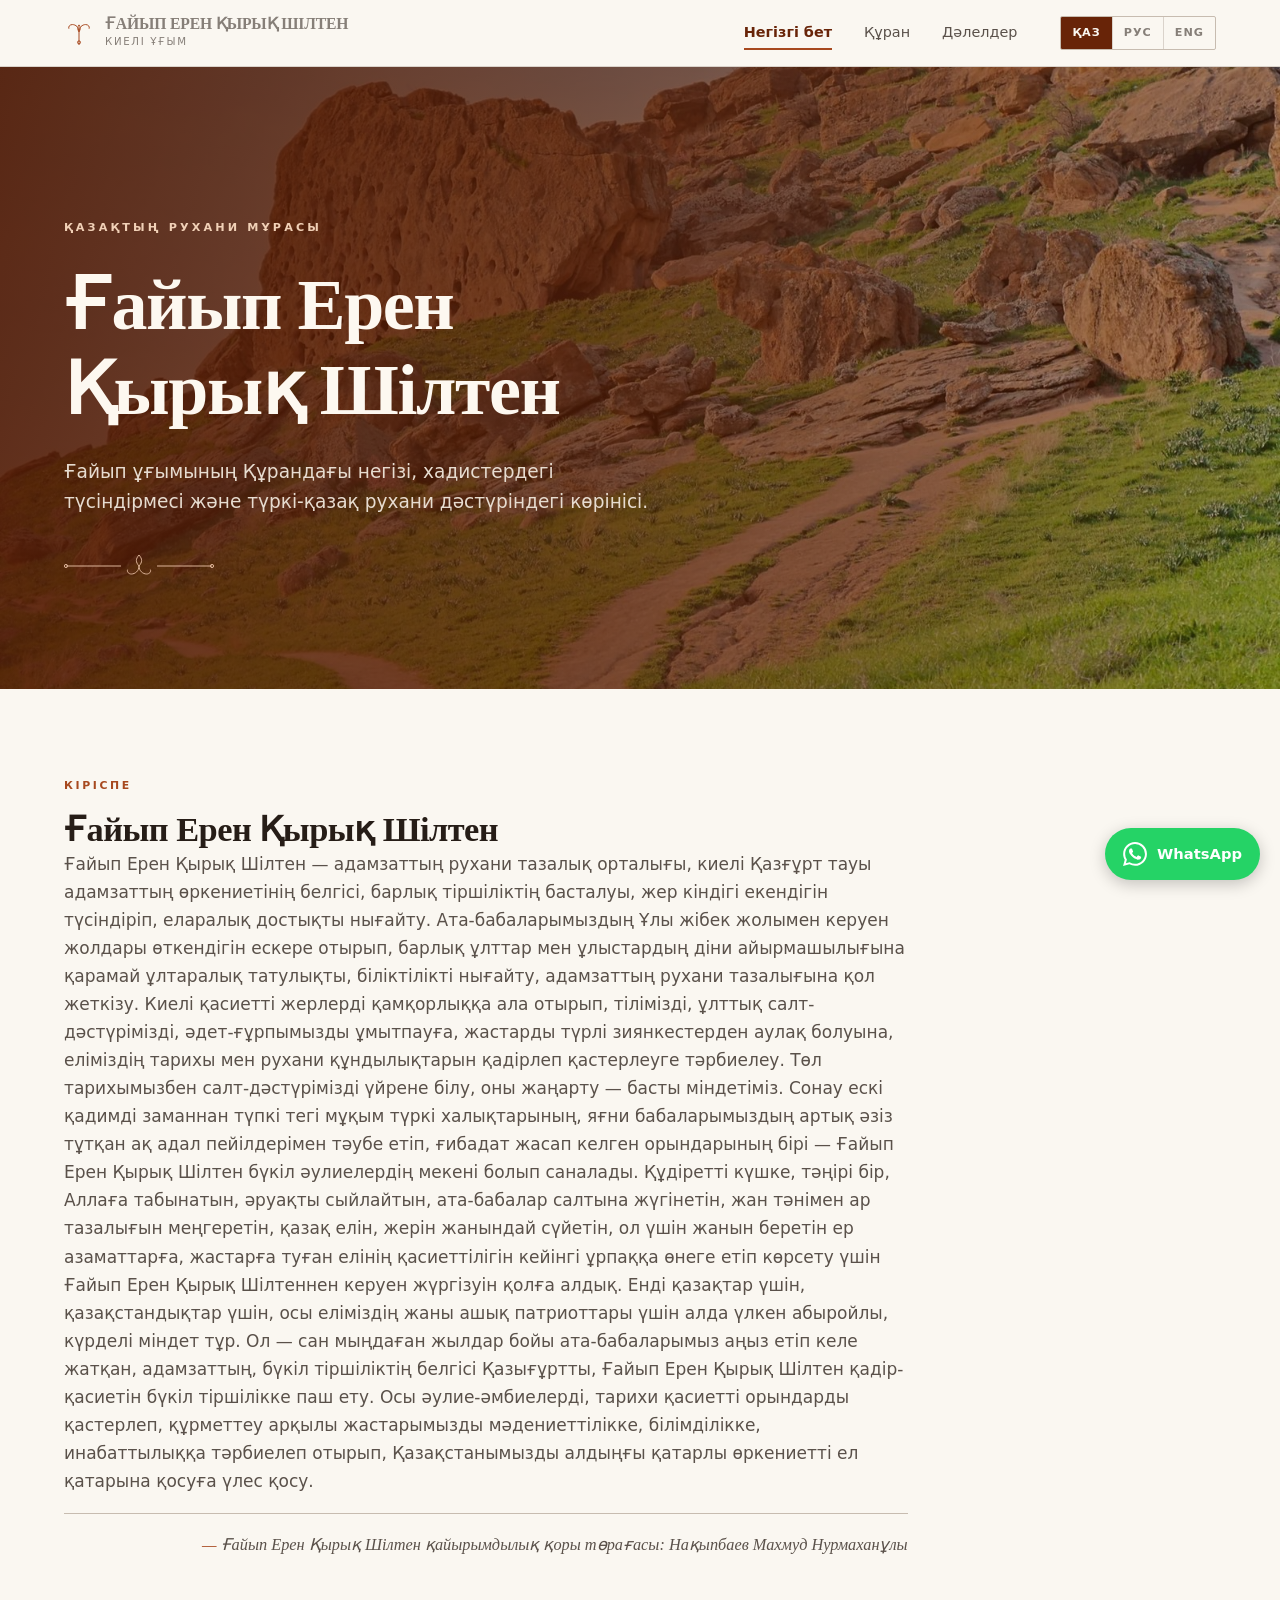
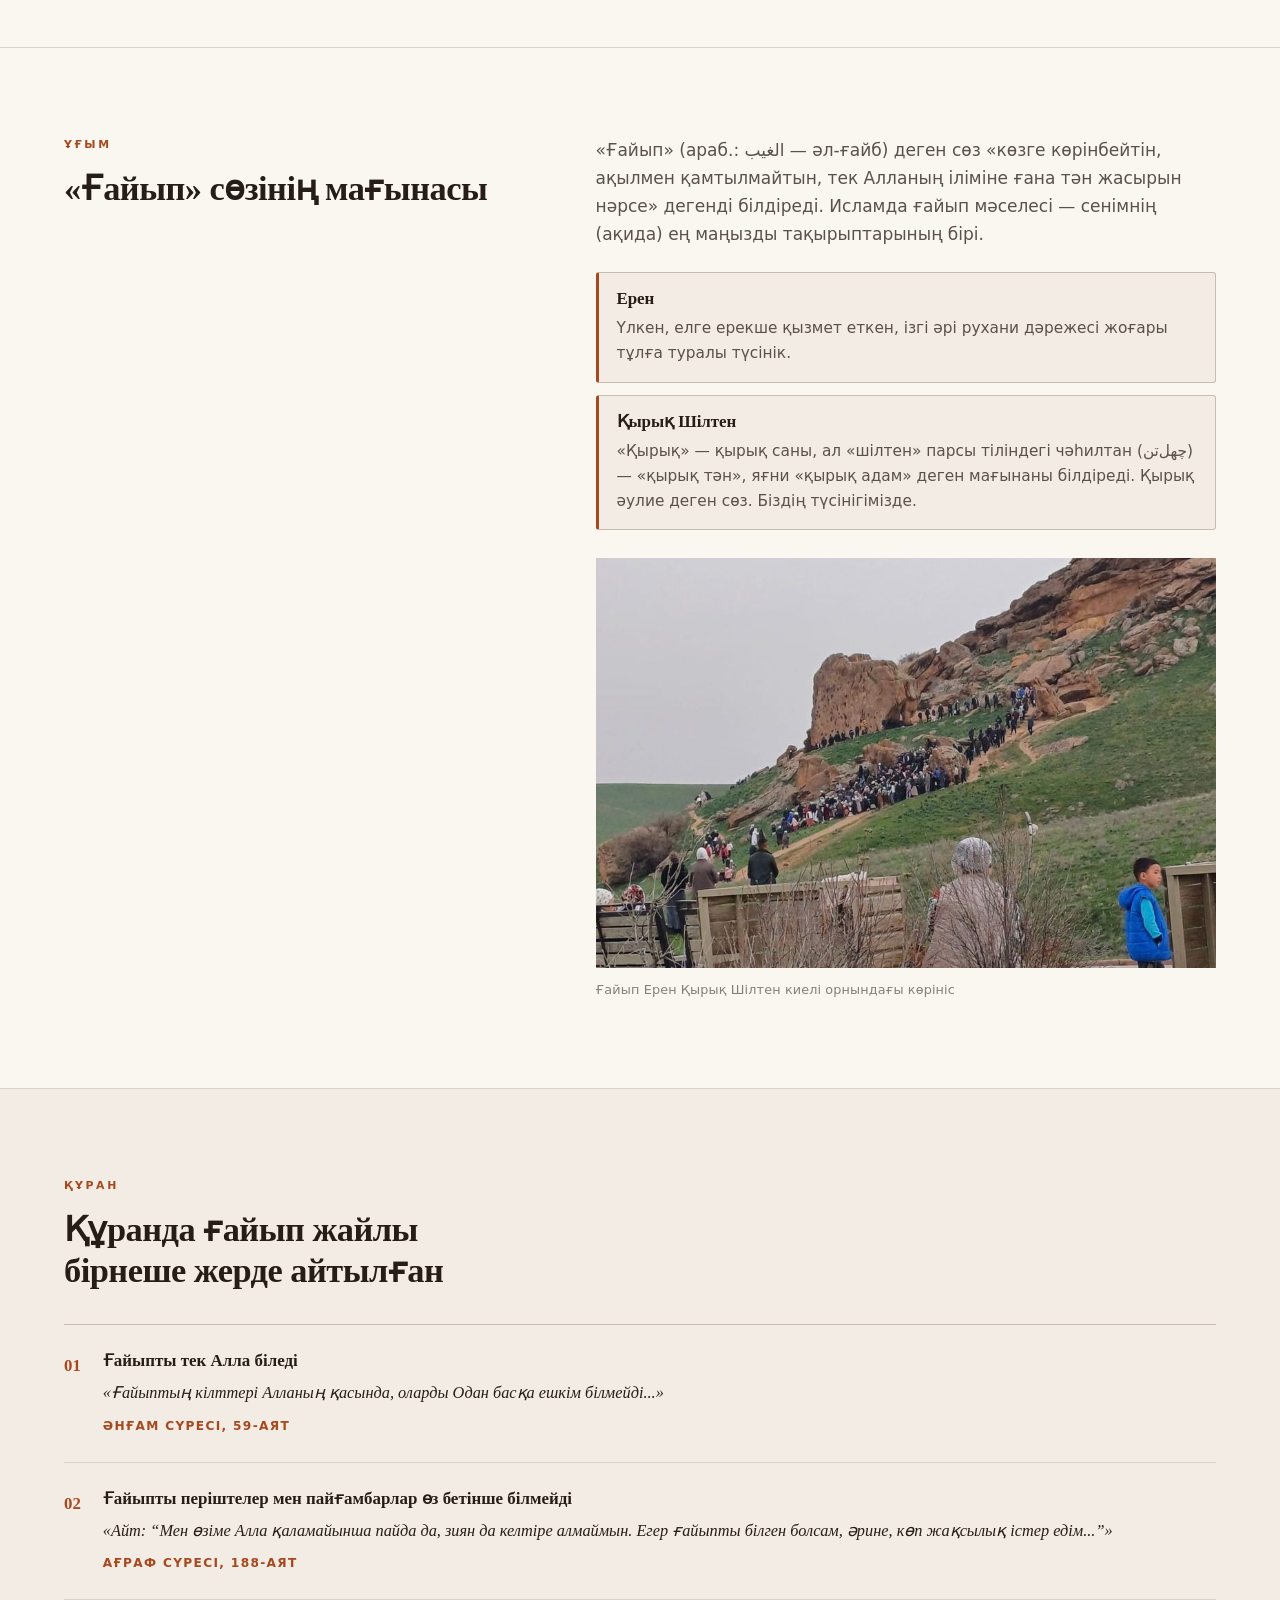
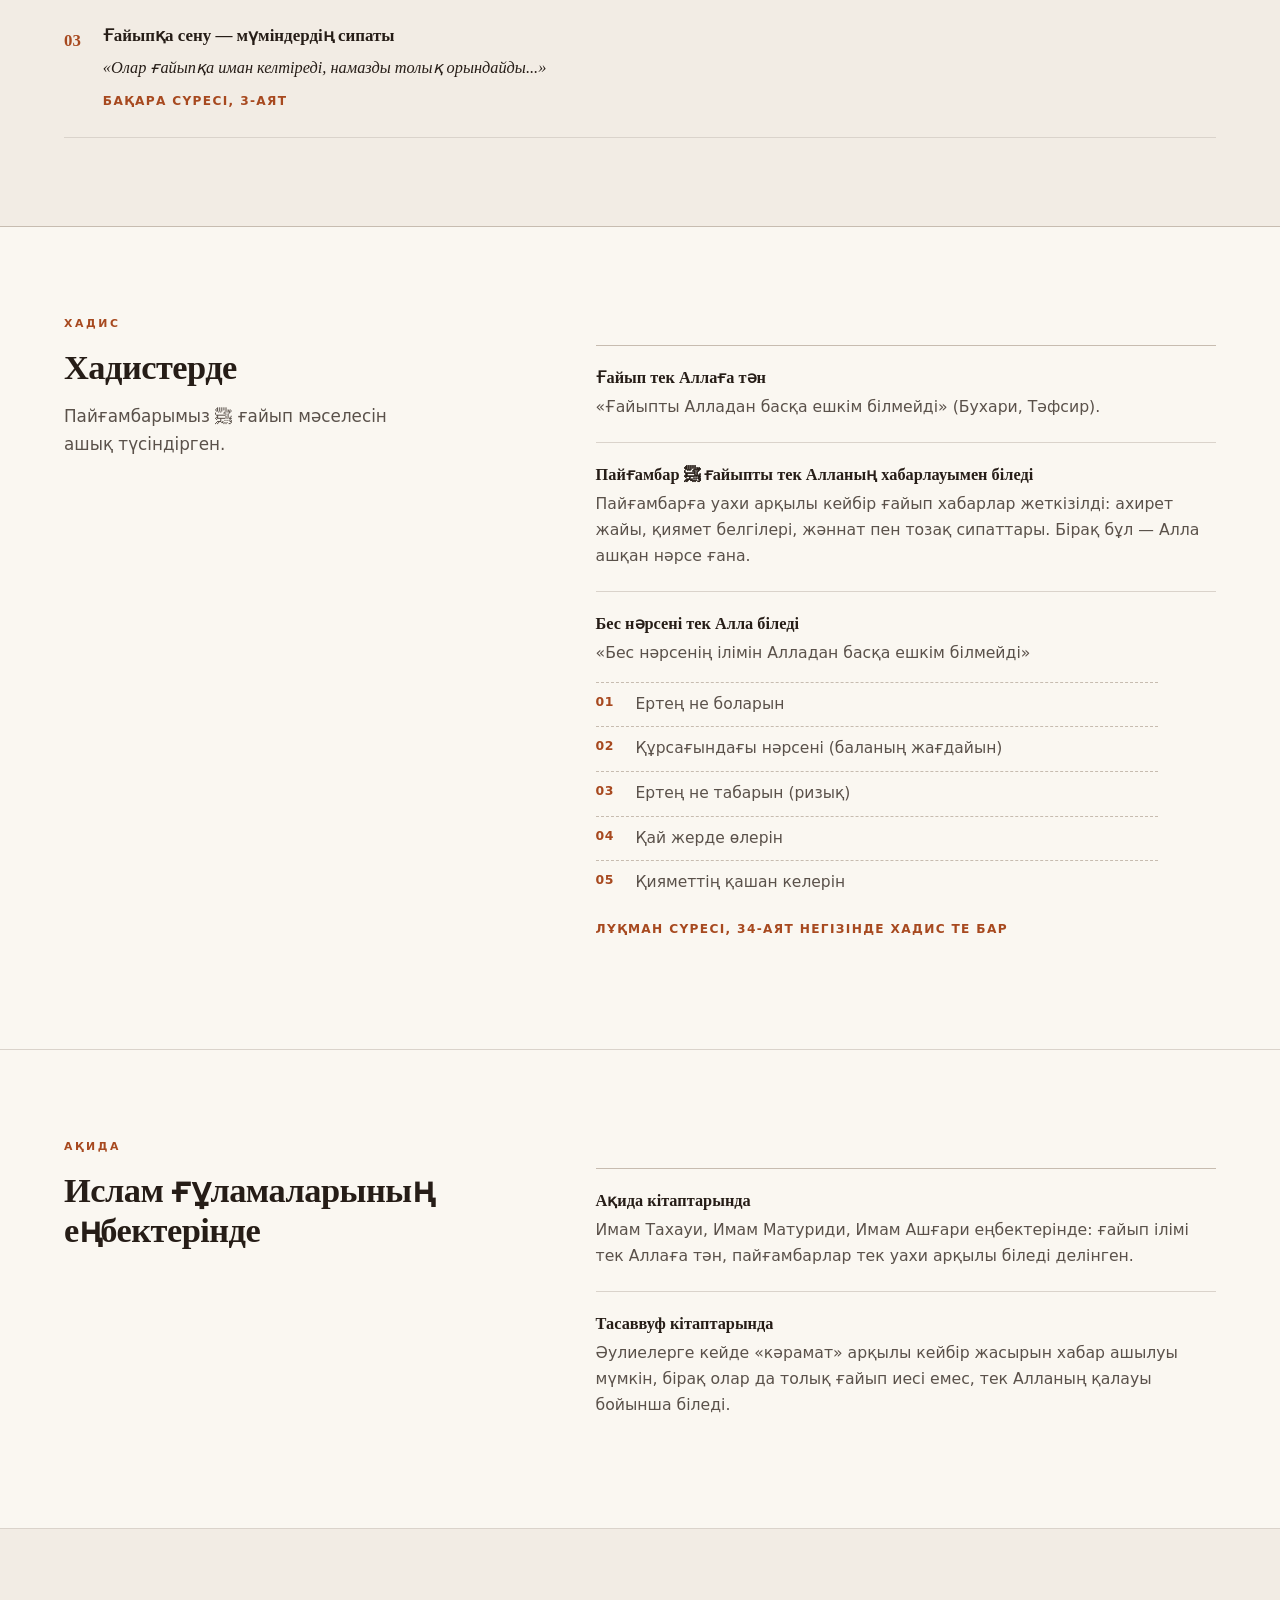
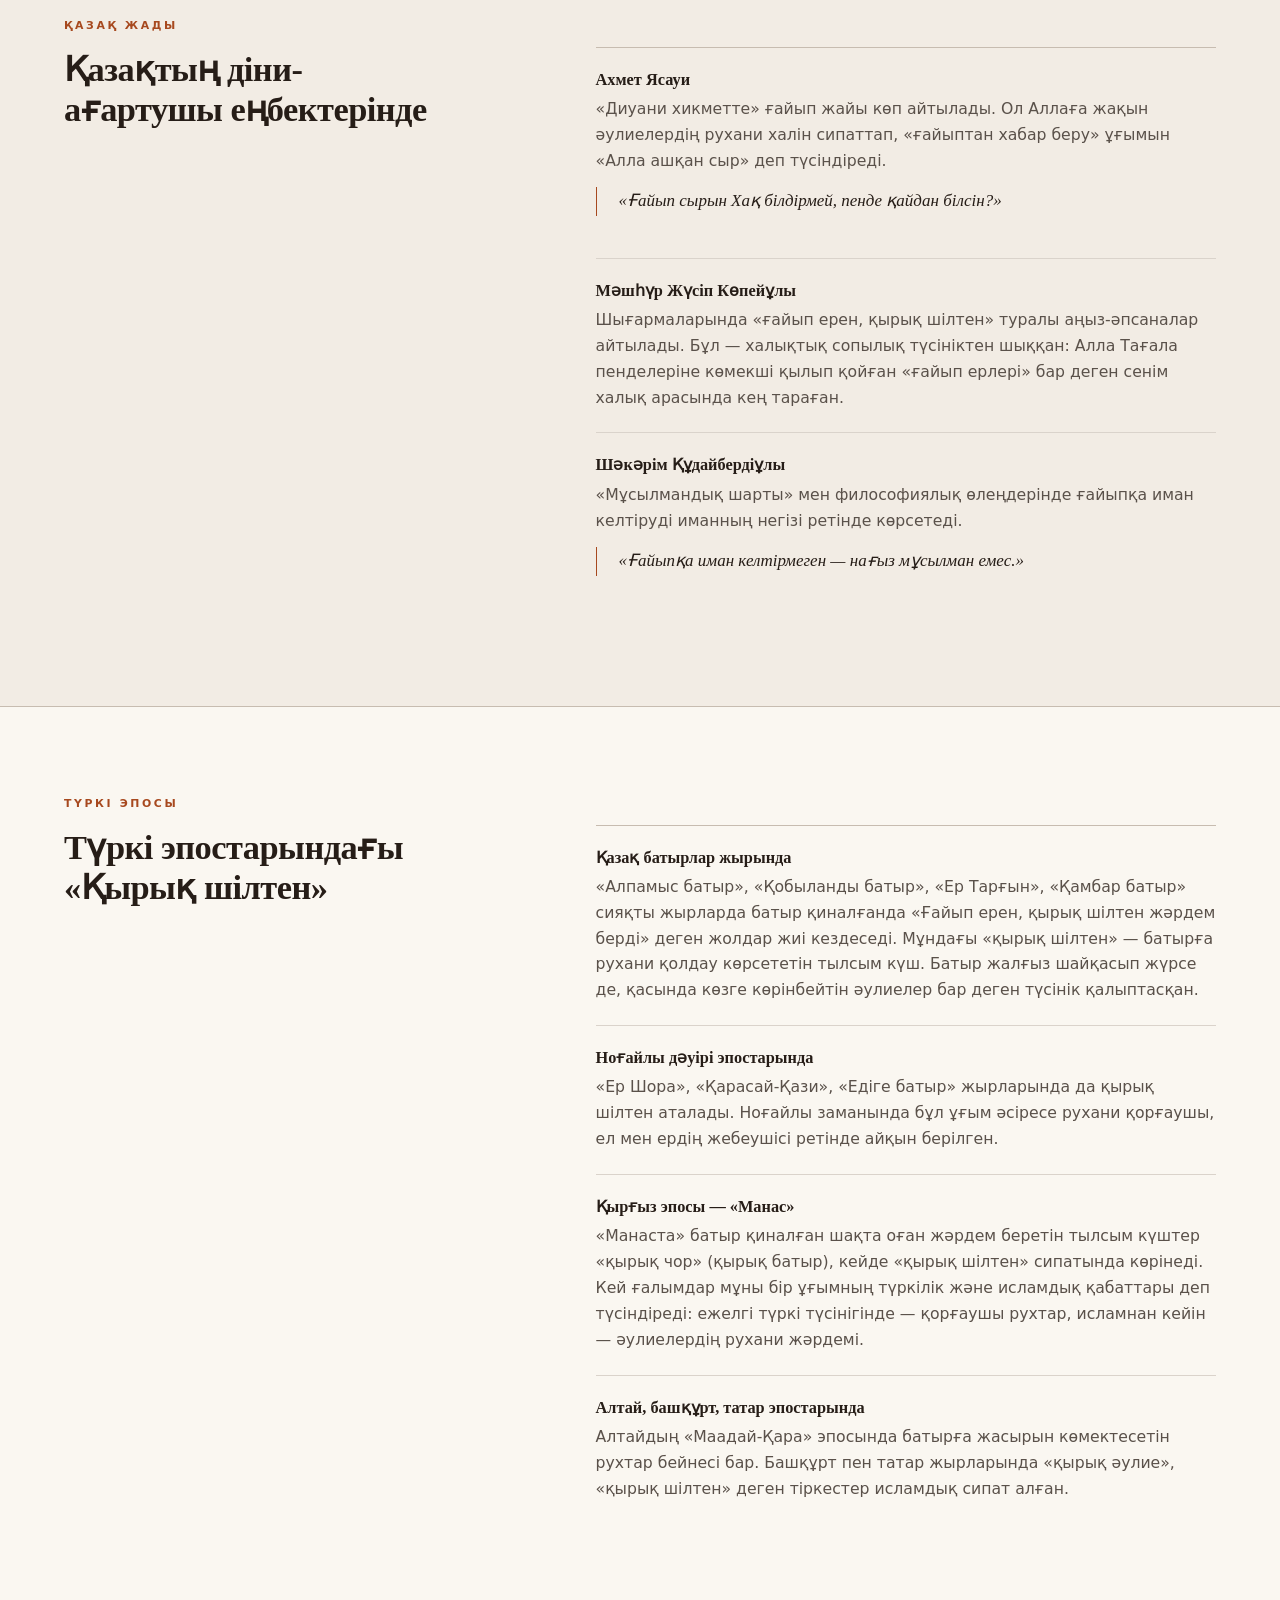
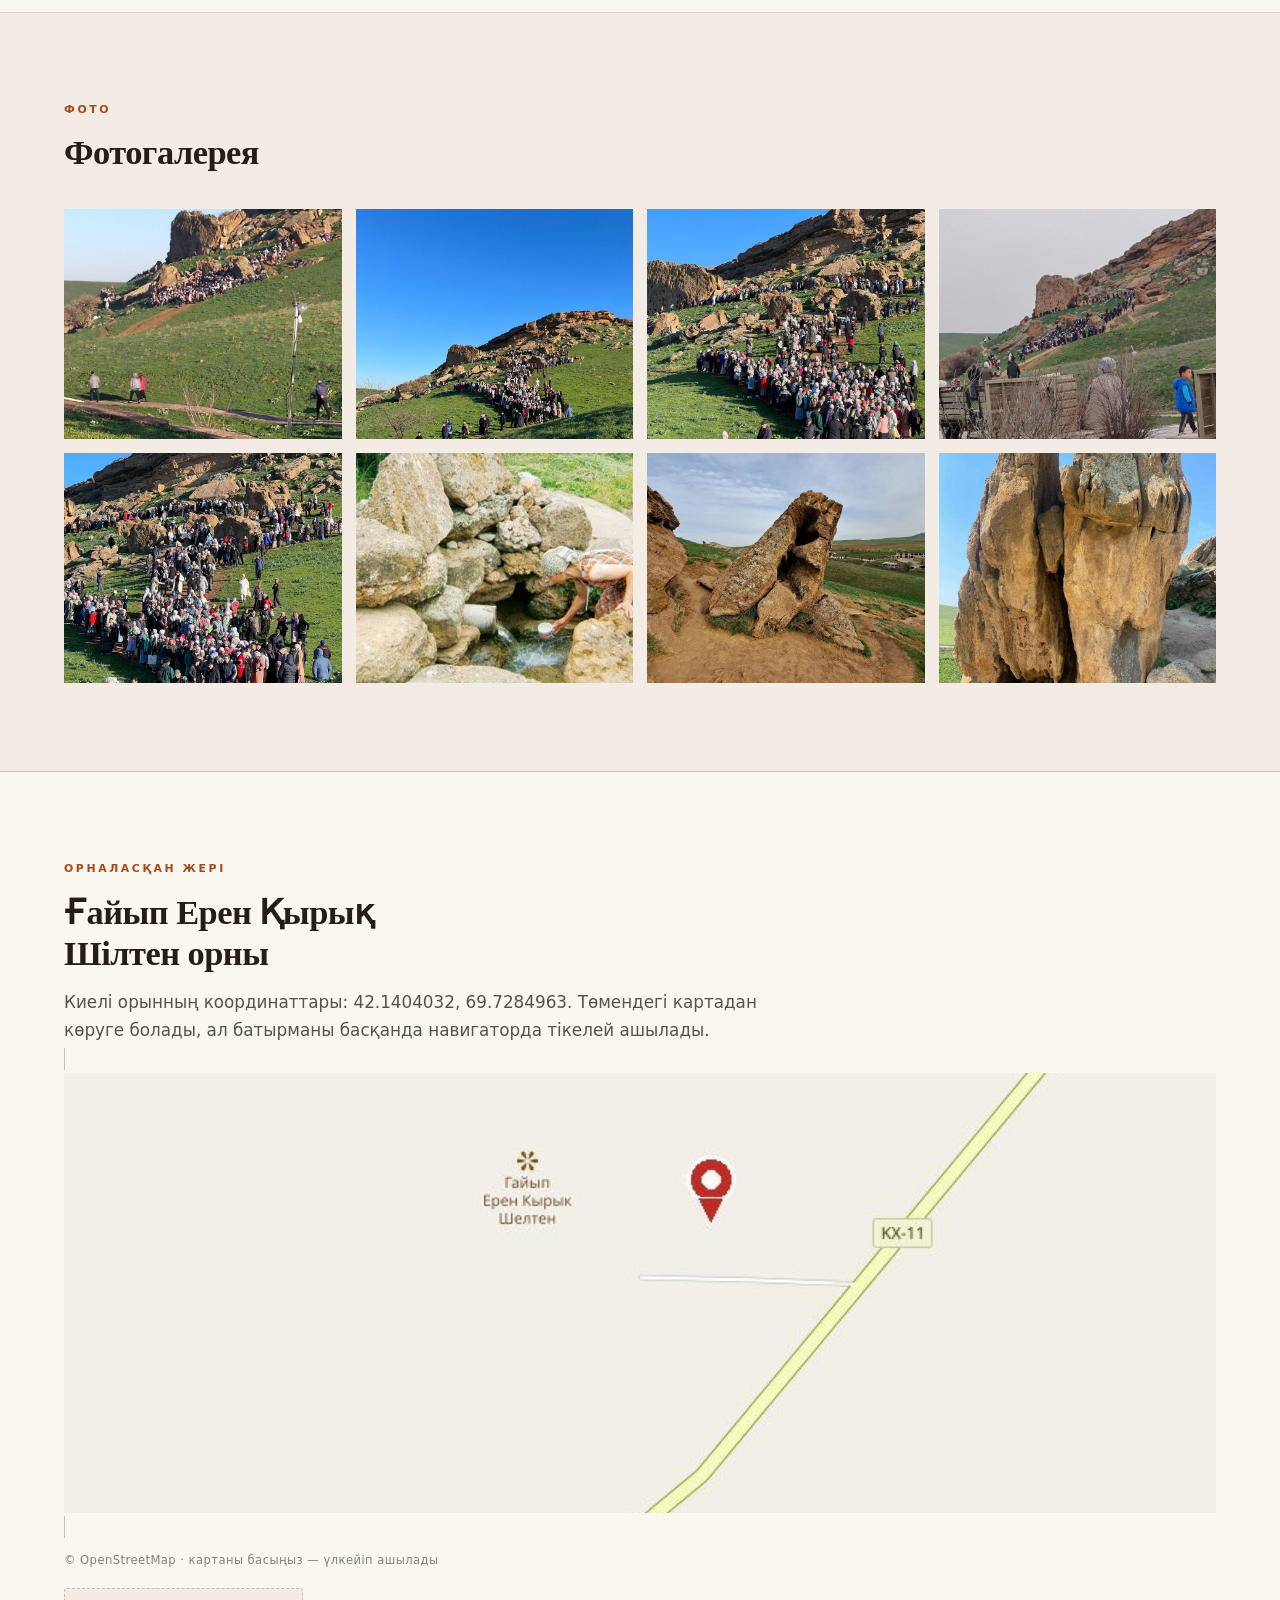
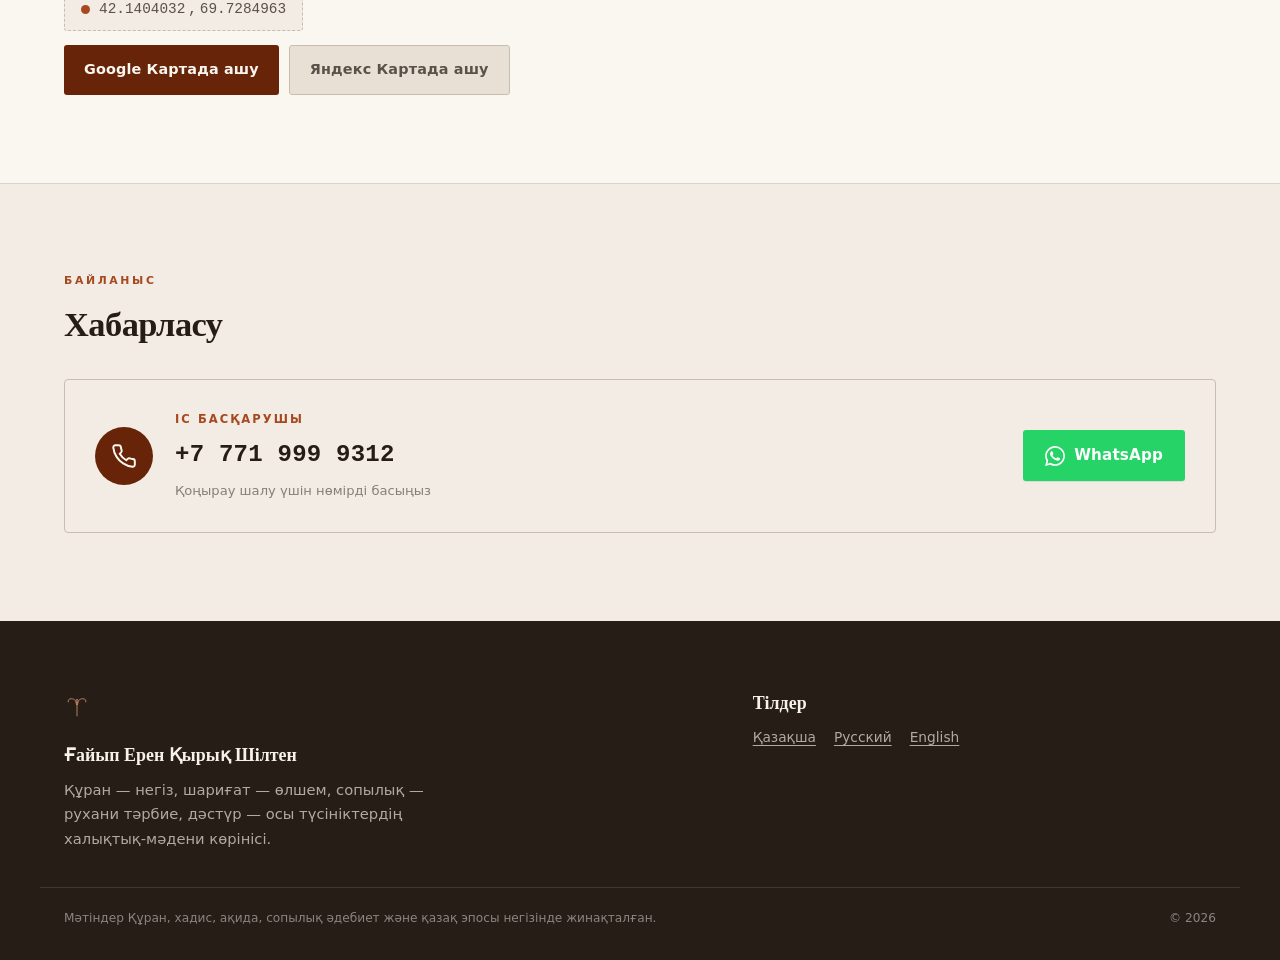
==== commit d134084a: "Басты бетке «Түркі эпостарындағы Қырық шілтен» бөлімін қосу (4 тарау, 3 тіл)" ====
--- a/index.html
+++ b/index.html
@@ -857,6 +857,14 @@
       {h:'Мәшһүр Жүсіп Көпейұлы',p:'Шығармаларында «ғайып ерен, қырық шілтен» туралы аңыз-әпсаналар айтылады. Бұл — халықтық сопылық түсініктен шыққан: Алла Тағала пенделеріне көмекші қылып қойған «ғайып ерлері» бар деген сенім халық арасында кең тараған.'},
       {h:'Шәкәрім Құдайбердіұлы',p:'«Мұсылмандық шарты» мен философиялық өлеңдерінде ғайыпқа иман келтіруді иманның негізі ретінде көрсетеді.',q:'«Ғайыпқа иман келтірмеген — нағыз мұсылман емес.»'}
     ],
+    epicsEyebrow:'Түркі эпосы',
+    epicsTitle:'Түркі эпостарындағы «Қырық шілтен»',
+    epicsRows:[
+      {h:'Қазақ батырлар жырында',p:'«Алпамыс батыр», «Қобыланды батыр», «Ер Тарғын», «Қамбар батыр» сияқты жырларда батыр қиналғанда «Ғайып ерен, қырық шілтен жәрдем берді» деген жолдар жиі кездеседі. Мұндағы «қырық шілтен» — батырға рухани қолдау көрсететін тылсым күш. Батыр жалғыз шайқасып жүрсе де, қасында көзге көрінбейтін әулиелер бар деген түсінік қалыптасқан.'},
+      {h:'Ноғайлы дәуірі эпостарында',p:'«Ер Шора», «Қарасай-Қази», «Едіге батыр» жырларында да қырық шілтен аталады. Ноғайлы заманында бұл ұғым әсіресе рухани қорғаушы, ел мен ердің жебеушісі ретінде айқын берілген.'},
+      {h:'Қырғыз эпосы — «Манас»',p:'«Манаста» батыр қиналған шақта оған жәрдем беретін тылсым күштер «қырық чор» (қырық батыр), кейде «қырық шілтен» сипатында көрінеді. Кей ғалымдар мұны бір ұғымның түркілік және исламдық қабаттары деп түсіндіреді: ежелгі түркі түсінігінде — қорғаушы рухтар, исламнан кейін — әулиелердің рухани жәрдемі.'},
+      {h:'Алтай, башқұрт, татар эпостарында',p:'Алтайдың «Маадай-Қара» эпосында батырға жасырын көмектесетін рухтар бейнесі бар. Башқұрт пен татар жырларында «қырық әулие», «қырық шілтен» деген тіркестер исламдық сипат алған.'}
+    ],
     capA:'Зиярат күні: белгі бөктеріне жиналған халық',
     capB:'Ата мен ана белгісі',
     capC:'Ұлттық киімдегі қонақтар',
@@ -1116,6 +1124,14 @@
       {h:'Машхур Жусип Копейулы',p:'В его произведениях приводятся предания о «гайып ерен, кырык шилтен». Это восходит к народно-суфийскому пониманию: среди народа широко распространена вера в «мужей сокрытого», которых Аллах сделал помощниками Своим рабам.'},
       {h:'Шакарим Кудайбердиулы',p:'В «Условии мусульманства» и философских стихах он представляет веру в сокрытое как основу веры.',q:'«Кто не уверовал в сокрытое — тот не истинный мусульманин.»'}
     ],
+    epicsEyebrow:'Тюркский эпос',
+    epicsTitle:'«Кырык шилтен» в тюркских эпосах',
+    epicsRows:[
+      {h:'В казахских героических эпосах',p:'В эпосах «Алпамыс батыр», «Кобыланды батыр», «Ер Таргын», «Камбар батыр», когда батыру трудно, часто встречаются строки: «Ғайып ерен, қырық шілтен жәрдем берді». Здесь «кырык шилтен» — таинственная сила, оказывающая батыру духовную поддержку. Даже если батыр сражается один, рядом с ним, по этому представлению, невидимые праведники.'},
+      {h:'В эпосах ногайлинской эпохи',p:'В эпосах «Ер Шора», «Карасай-Кази», «Едиге батыр» также упоминается кырык шилтен. В ногайлинскую эпоху это понятие особенно ясно выражено как духовный защитник, покровитель народа и мужа.'},
+      {h:'Киргизский эпос «Манас»',p:'В «Манасе» силы, помогающие герою в трудный час, предстают как «кырык чор» (сорок батыров), иногда в облике «кырык шилтен». Некоторые исследователи объясняют это как тюркский и исламский слои одного понятия: в древнетюркском представлении — духи-защитники, после ислама — духовная помощь праведников.'},
+      {h:'В алтайских, башкирских, татарских эпосах',p:'В алтайском эпосе «Маадай-Кара» есть образ духов, тайно помогающих батыру. В башкирских и татарских жырах выражения «сорок праведников», «кырык шилтен» приобрели исламский характер.'}
+    ],
     capA:'День паломничества: люди у подножия знака',
     capB:'Знак отца и матери',
     capC:'Гости в национальной одежде',
@@ -1374,6 +1390,14 @@
       {h:'Mashhur Zhusip Kopeiuly',p:'His writings record legends of "ghayyp eren, qyryq shilten." These come from folk Sufi understanding: a widespread belief that Allah appointed "men of the unseen" as helpers to His servants.'},
       {h:'Shakarim Qudaiberdiuly',p:'In The Condition of Islam and in his philosophical verse, he presents belief in the unseen as the foundation of faith.',q:'"Whoever does not believe in the unseen is not a true Muslim."'}
     ],
+    epicsEyebrow:'Turkic epic',
+    epicsTitle:'Qyryq Shilten in Turkic epic',
+    epicsRows:[
+      {h:'In Kazakh heroic epic',p:'In Alpamys Batyr, Qoblandy Batyr, Er Targhyn, and Qambar Batyr, when the hero is hard pressed, the lines "Ghayyp eren, qyryq shilten gave help" recur. Here the qyryq shilten are a mysterious force giving the hero spiritual support. Though he fights alone, the understanding holds that unseen saints stand beside him.'},
+      {h:'In epics of the Nogayly era',p:'Er Shora, Qarasay-Qazi, and Edige Batyr also name the qyryq shilten. In the Nogayly age the concept appears especially clearly as spiritual protector, guardian of the people and of the warrior.'},
+      {h:'The Kyrgyz epic Manas',p:'In Manas the mysterious forces that aid the hero in his hard hour appear as the qyryq chor (forty warriors), sometimes in the form of qyryq shilten. Some scholars read this as the Turkic and Islamic layers of a single concept: in ancient Turkic thought, guardian spirits; after Islam, the spiritual help of saints.'},
+      {h:'In Altai, Bashkir, and Tatar epic',p:'The Altai epic Maaday-Qara carries the image of spirits that secretly aid the hero. In Bashkir and Tatar poetry the phrases "forty saints" and "qyryq shilten" took on an Islamic character.'}
+    ],
     capA:'Pilgrimage day: crowds gathered below the sign',
     capB:'The sign of Father and Mother',
     capC:'Visitors in national dress',
@@ -1658,6 +1682,12 @@
   });
   s += '</div></div></div></div></section>';
 
+  /* turkic epics — «Қазақ жады» бөлімінің астында */
+  s += '<section class="band"><div class="shell"><div class="split">'+
+       '<div><p class="eyebrow">'+h.epicsEyebrow+'</p><h2 class="h2">'+h.epicsTitle+'</h2></div><div><div class="rows">';
+  h.epicsRows.forEach(r=>{ s += '<div class="row"><h4>'+r.h+'</h4><p>'+r.p+'</p></div>'; });
+  s += '</div></div></div></div></section>';
+
   /* photo gallery — геолакацияның үстінде */
   s += '<section class="band tint"><div class="shell">'+
        '<p class="eyebrow">'+h.galleryEyebrow+'</p><h2 class="h2">'+h.galleryTitle+'</h2>'+
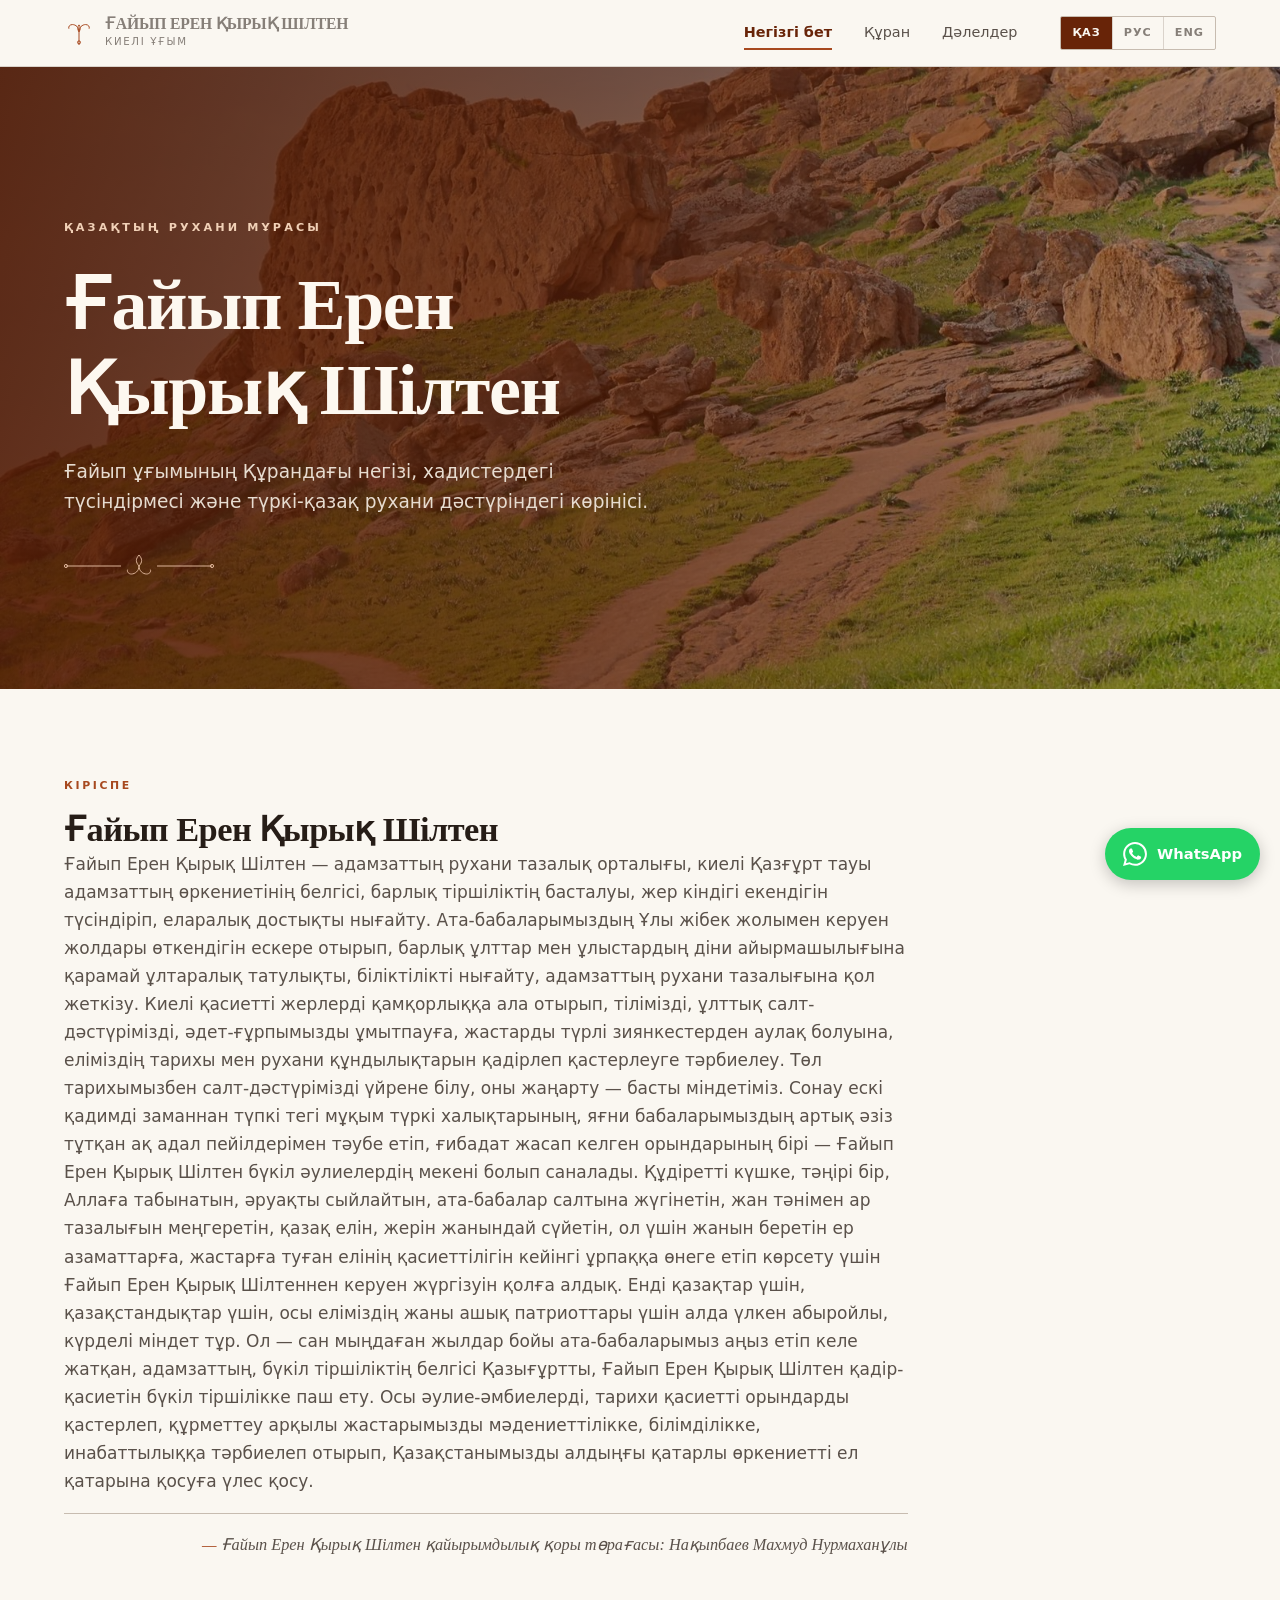
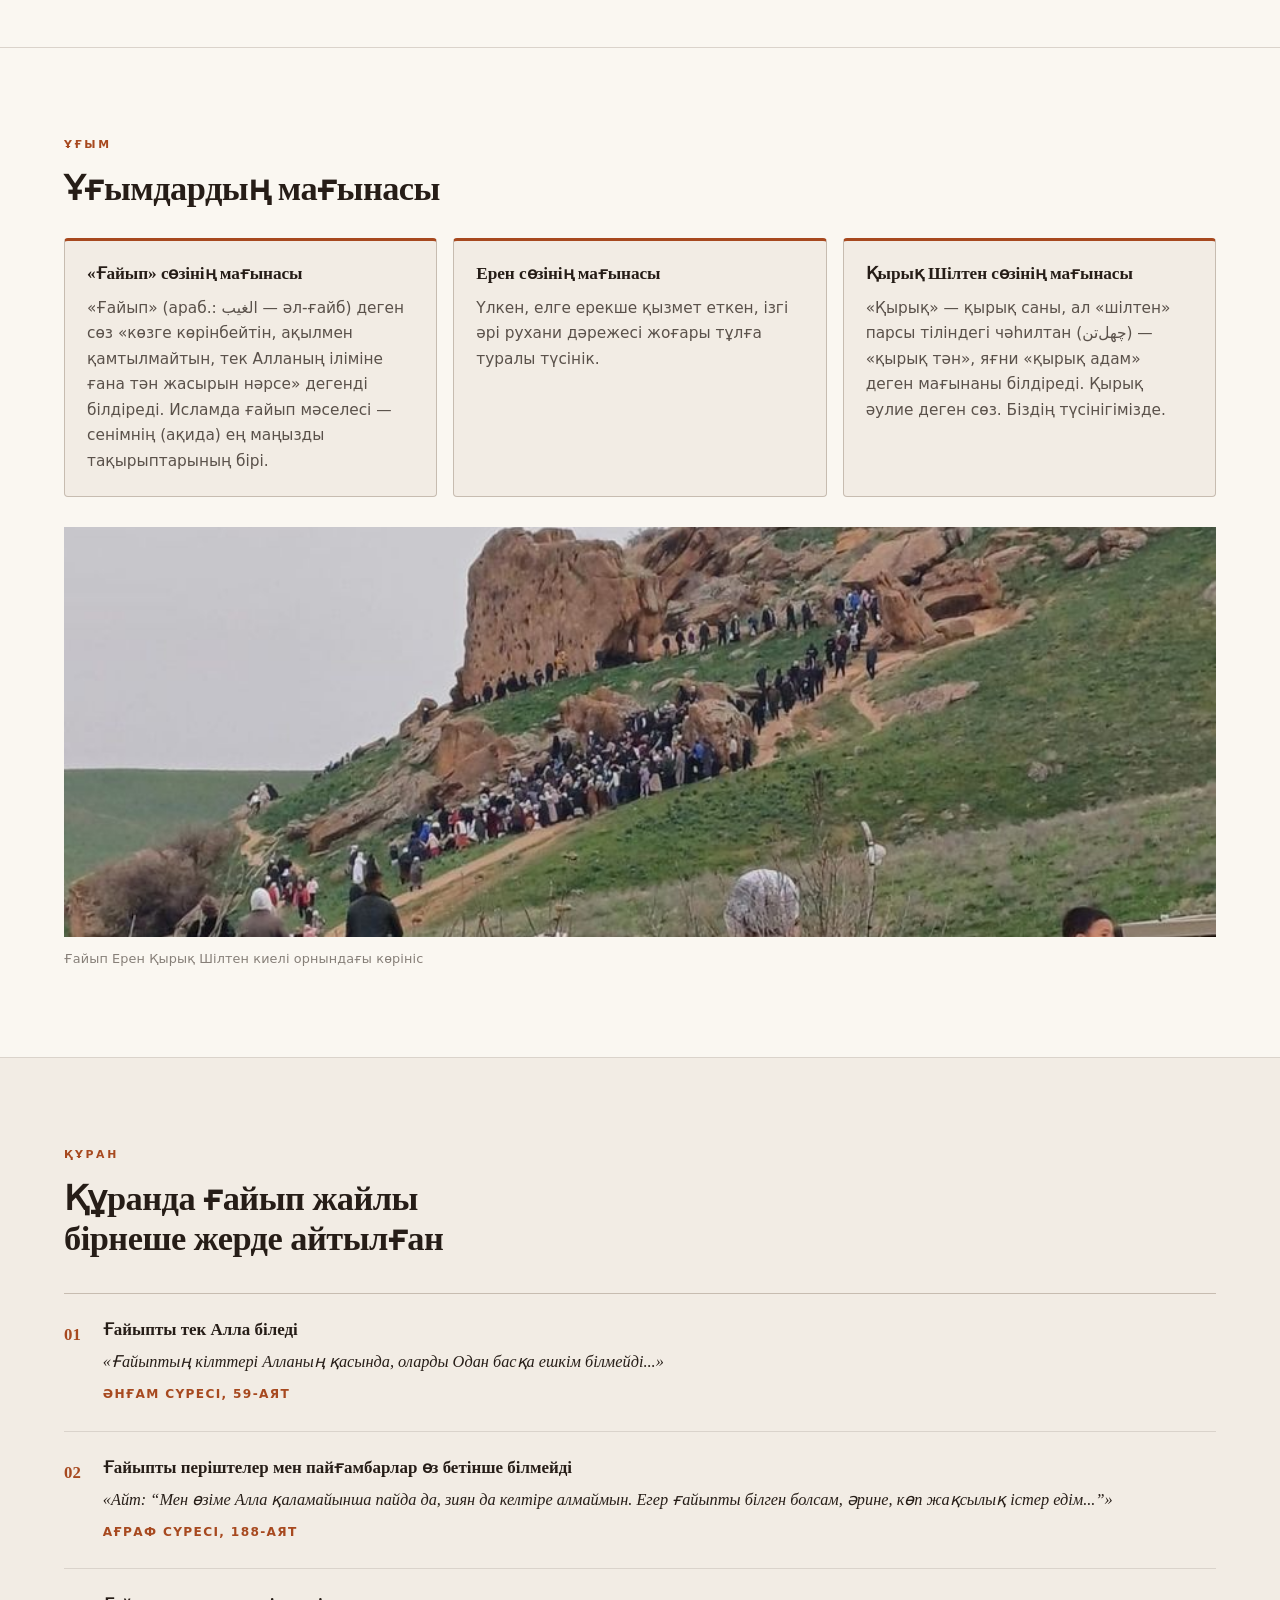
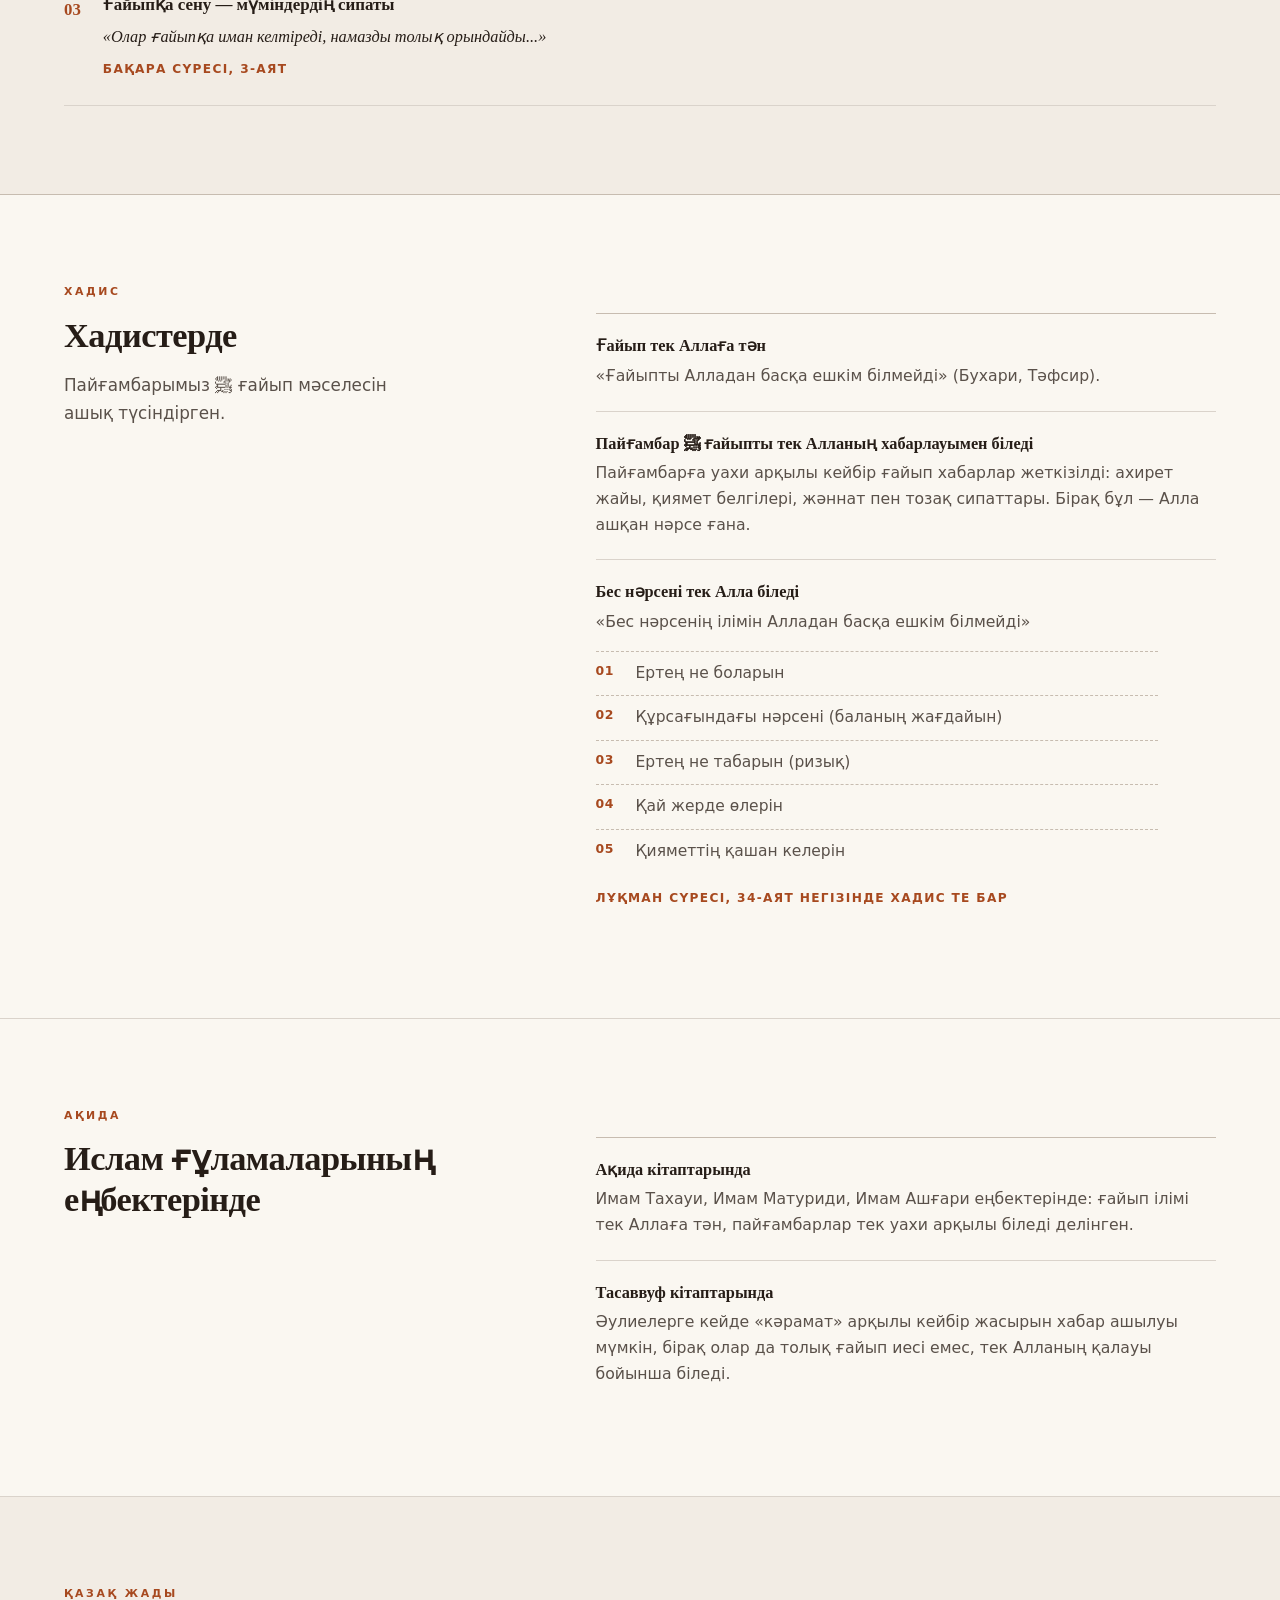
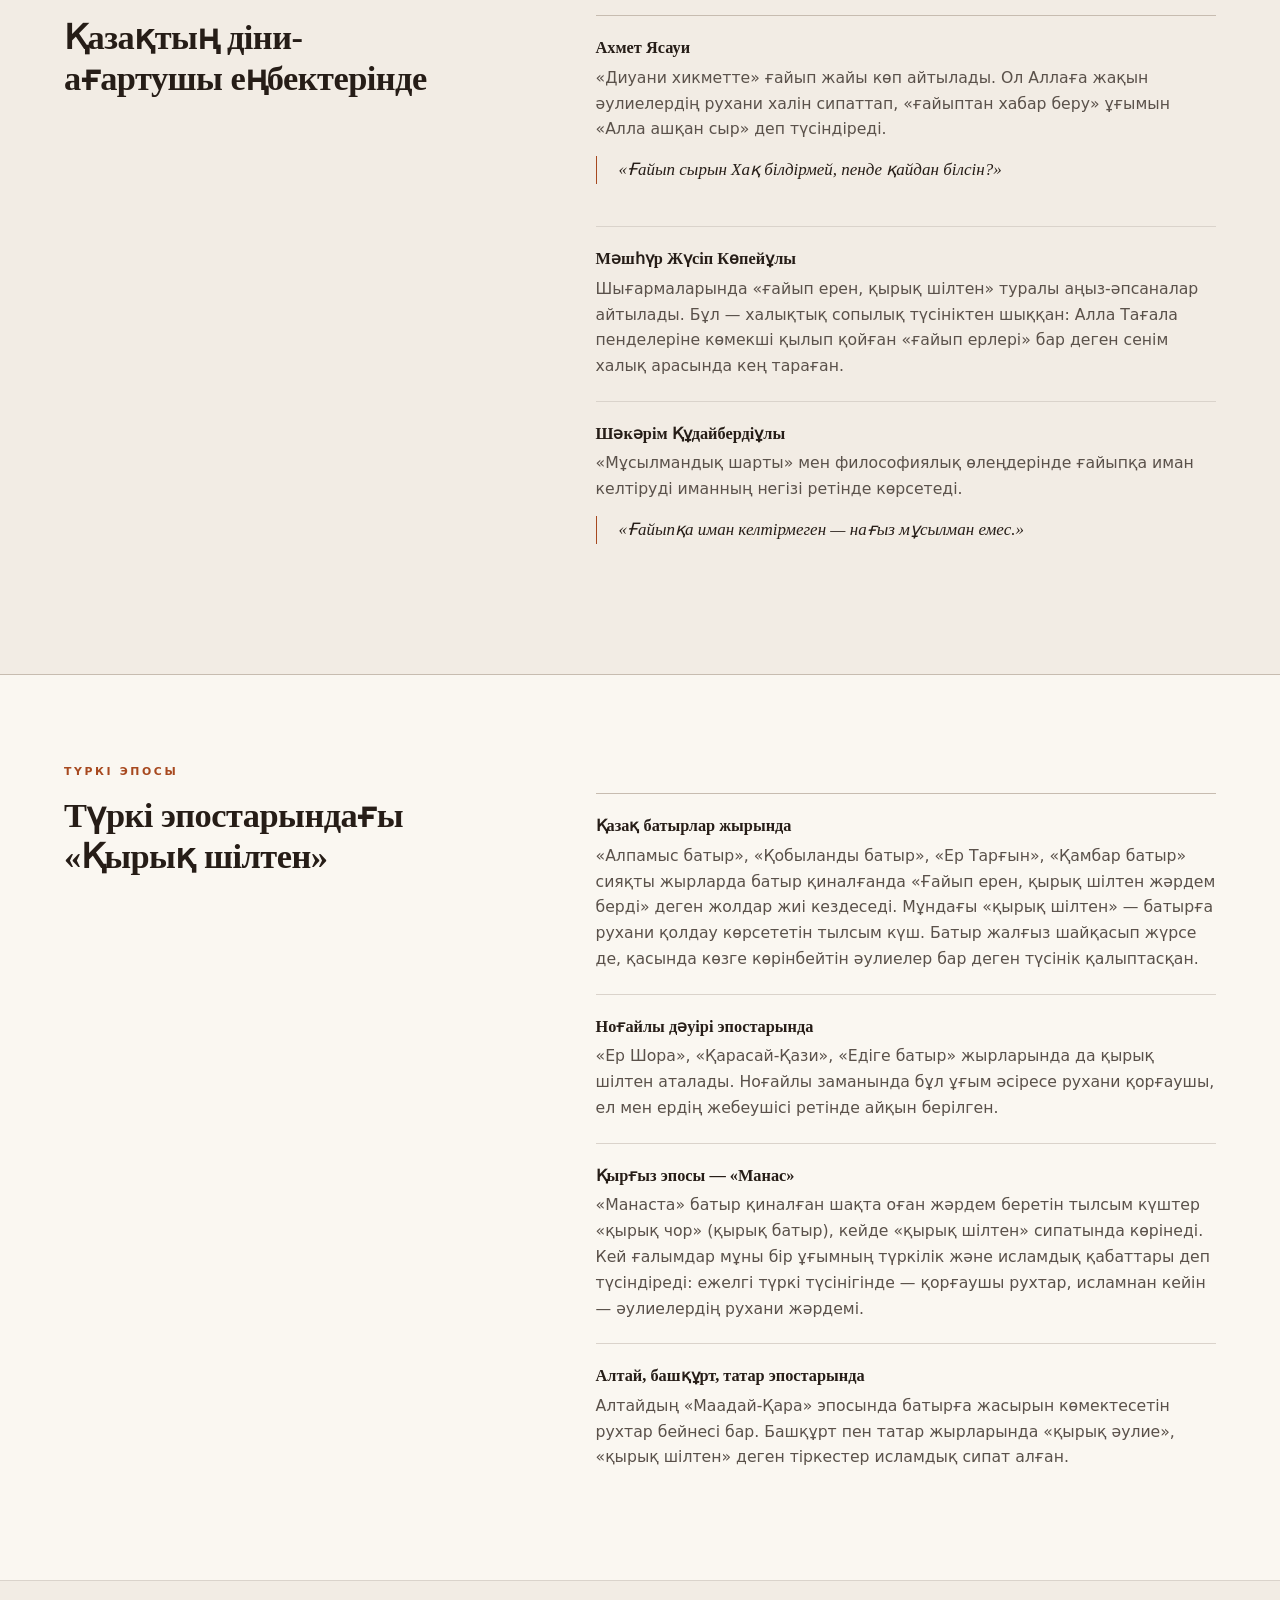
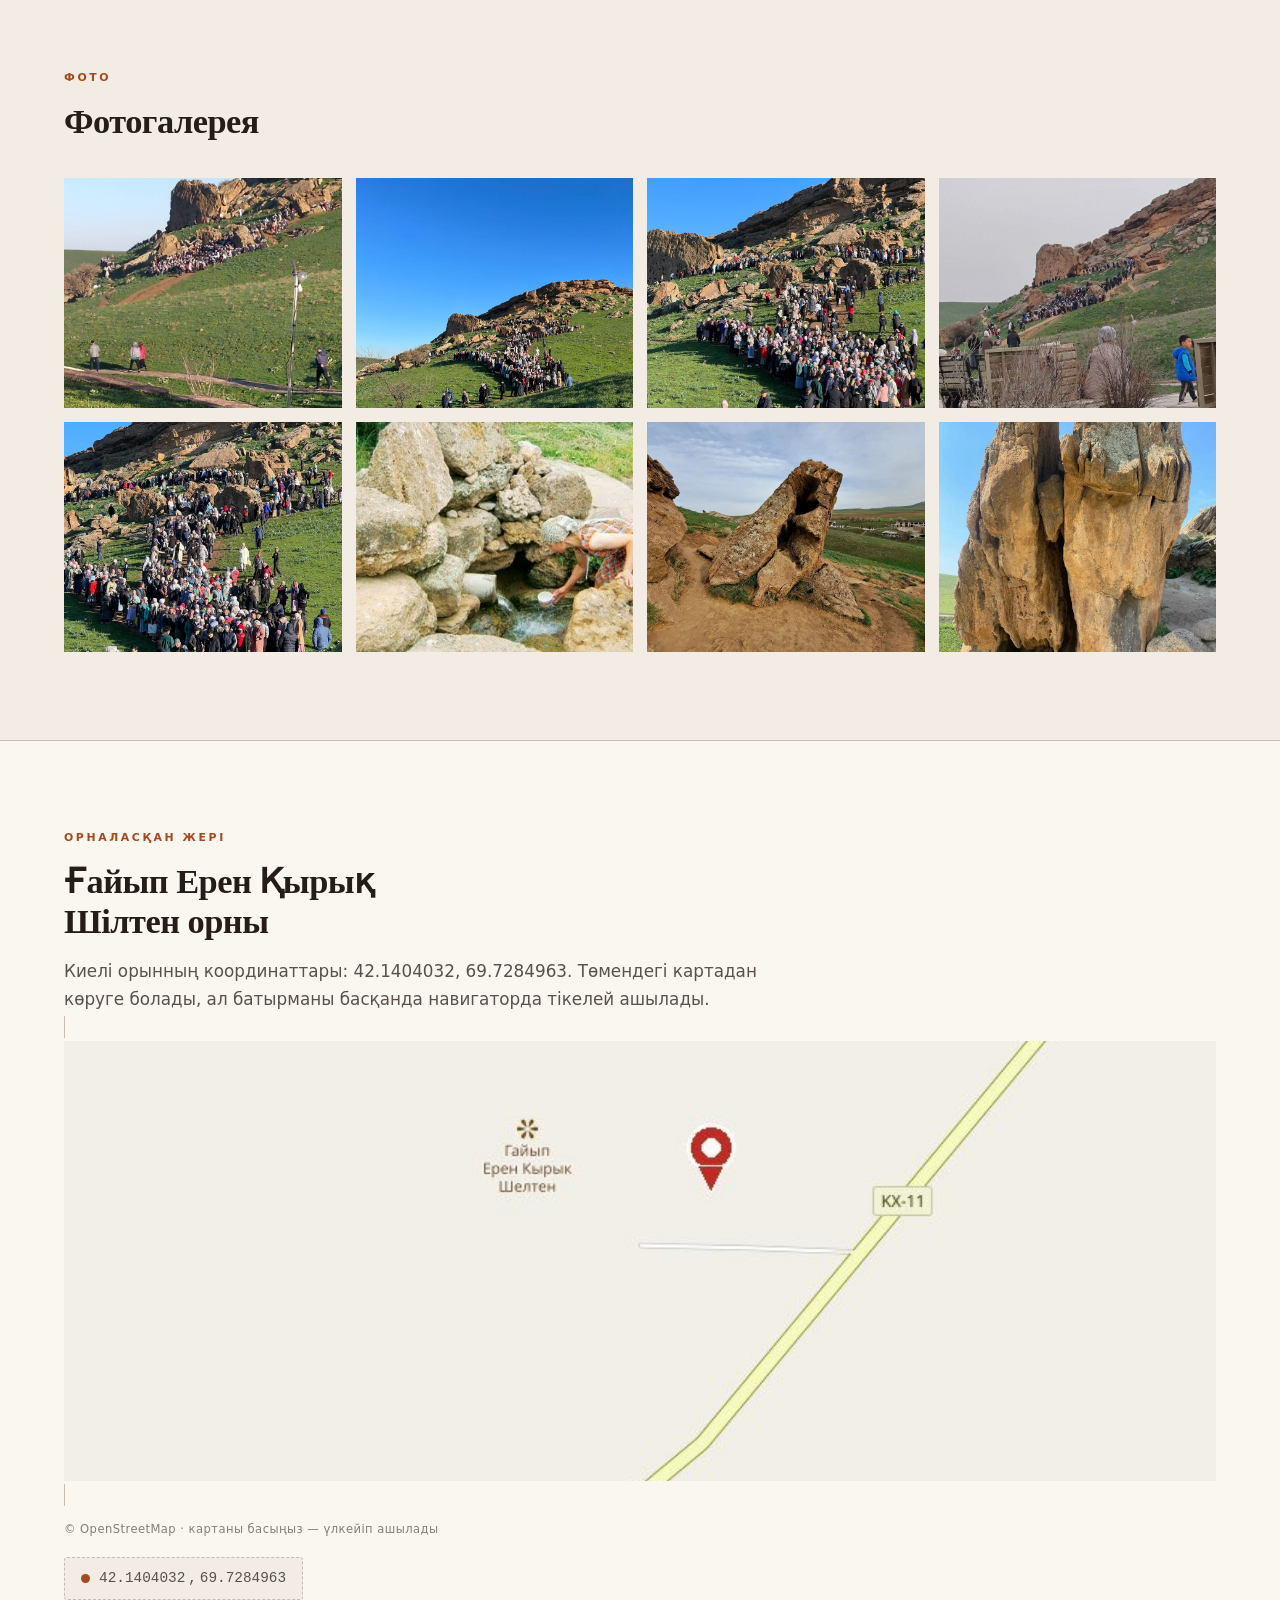
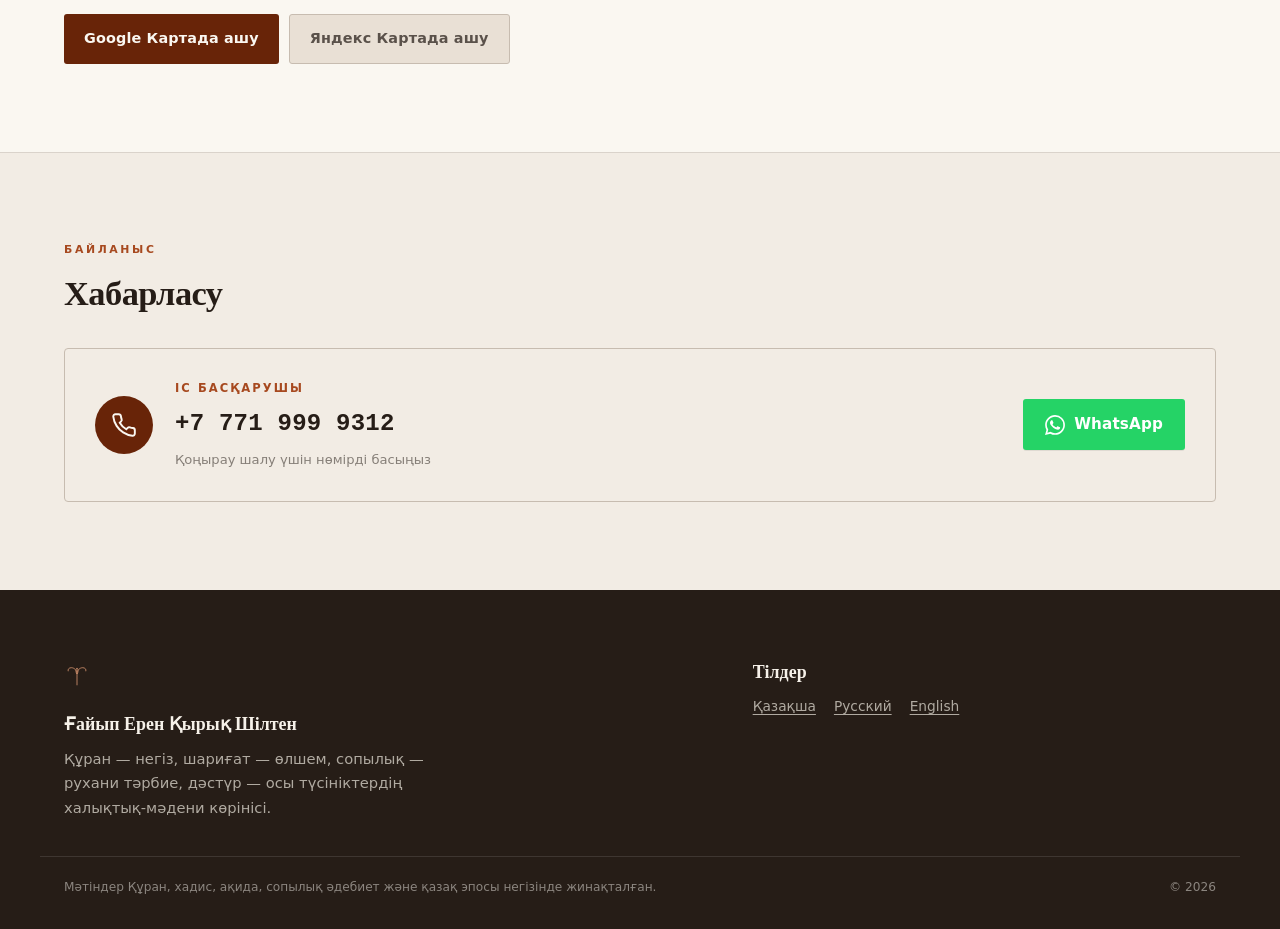
==== commit aa7b27d8: "Ұғымдар бөлімі: «Ғайып», «Ерен», «Қырық Шілтен» — үшеуі бірдей карточка форматында" ====
--- a/index.html
+++ b/index.html
@@ -529,17 +529,20 @@
 }
 
 /* Термин-блоктар (Ерен, Қырық Шілтен) */
-.term-blocks{margin-top:24px;display:grid;gap:12px}
-.term-block{
+.meaning-grid{display:grid;grid-template-columns:repeat(3,1fr);gap:16px;margin-top:30px;align-items:stretch}
+.meaning-card{
   background:var(--paper-2);border:1px solid var(--line-2);
-  border-left:3px solid var(--clay);border-radius:3px;
-  padding:16px 18px;
-}
-.term-block h3{
-  font-family:Georgia,'Times New Roman',serif;font-size:1.06rem;
-  font-weight:600;color:var(--ink);margin:0 0 7px;letter-spacing:-.005em;
-}
-.term-block p{font-size:.96rem;color:var(--ink-2);line-height:1.62;margin:0 !important}
+  border-top:3px solid var(--clay);border-radius:4px;
+  padding:22px;display:flex;flex-direction:column;
+}
+.meaning-card h3{
+  font-family:Georgia,'Times New Roman',serif;font-size:1.08rem;
+  font-weight:600;color:var(--ink);margin:0 0 10px;letter-spacing:-.005em;line-height:1.3;
+}
+.meaning-card p{font-size:.96rem;color:var(--ink-2);line-height:1.66;margin:0}
+@media (max-width:860px){
+  .meaning-grid{grid-template-columns:1fr}
+}
 
 /* Автор қолтаңбасы */
 .intro-author{
@@ -819,15 +822,16 @@
   footContactNote:'Қоңырау шалу үшін нөмірді басыңыз',
 
   home:{
-    eyebrow1:'Ұғым', title1:'«Ғайып» сөзінің мағынасы',
+    eyebrow1:'Ұғым', title1:'Ұғымдардың мағынасы',
     intro:'«Ғайып» (араб.: <span dir="rtl">الغيب</span> — әл-ғайб) деген сөз «көзге көрінбейтін, ақылмен қамтылмайтын, тек Алланың іліміне ғана тән жасырын нәрсе» дегенді білдіреді. Исламда ғайып мәселесі — сенімнің (ақида) ең маңызды тақырыптарының бірі.',
     introBigEyebrow:'Кіріспе',
     introBigTitle:'Ғайып Ерен Қырық Шілтен',
     introBigText:'Ғайып Ерен Қырық Шілтен — адамзаттың рухани тазалық орталығы, киелі Қазғұрт тауы адамзаттың өркениетінің белгісі, барлық тіршіліктің басталуы, жер кіндігі екендігін түсіндіріп, еларалық достықты нығайту. Ата-бабаларымыздың Ұлы жібек жолымен керуен жолдары өткендігін ескере отырып, барлық ұлттар мен ұлыстардың діни айырмашылығына қарамай ұлтаралық татулықты, біліктілікті нығайту, адамзаттың рухани тазалығына қол жеткізу. Киелі қасиетті жерлерді қамқорлыққа ала отырып, тілімізді, ұлттық салт-дәстүрімізді, әдет-ғұрпымызды ұмытпауға, жастарды түрлі зиянкестерден аулақ болуына, еліміздің тарихы мен рухани құндылықтарын қадірлеп қастерлеуге тәрбиелеу. Төл тарихымызбен салт-дәстүрімізді үйрене білу, оны жаңарту — басты міндетіміз. Сонау ескі қадимді заманнан түпкі тегі мұқым түркі халықтарының, яғни бабаларымыздың артық әзіз тұтқан ақ адал пейілдерімен тәубе етіп, ғибадат жасап келген орындарының бірі — Ғайып Ерен Қырық Шілтен бүкіл әулиелердің мекені болып саналады. Құдіретті күшке, тәңірі бір, Аллаға табынатын, әруақты сыйлайтын, ата-бабалар салтына жүгінетін, жан тәнімен ар тазалығын меңгеретін, қазақ елін, жерін жанындай сүйетін, ол үшін жанын беретін ер азаматтарға, жастарға туған елінің қасиеттілігін кейінгі ұрпаққа өнеге етіп көрсету үшін Ғайып Ерен Қырық Шілтеннен керуен жүргізуін қолға алдық. Енді қазақтар үшін, қазақстандықтар үшін, осы еліміздің жаны ашық патриоттары үшін алда үлкен абыройлы, күрделі міндет тұр. Ол — сан мыңдаған жылдар бойы ата-бабаларымыз аңыз етіп келе жатқан, адамзаттың, бүкіл тіршіліктің белгісі Қазығұртты, Ғайып Ерен Қырық Шілтен қадір-қасиетін бүкіл тіршілікке паш ету. Осы әулие-әмбиелерді, тарихи қасиетті орындарды қастерлеп, құрметтеу арқылы жастарымызды мәдениеттілікке, білімділікке, инабаттылыққа тәрбиелеп отырып, Қазақстанымызды алдыңғы қатарлы өркениетті ел қатарына қосуға үлес қосу.',
     introBigAuthor:'Ғайып Ерен Қырық Шілтен қайырымдылық қоры төрағасы: Нақыпбаев Махмуд Нурмаханұлы',
-    subErenTitle:'Ерен',
+    subGhayypTitle:'«Ғайып» сөзінің мағынасы',
+    subErenTitle:'Ерен сөзінің мағынасы',
     subErenText:'Үлкен, елге ерекше қызмет еткен, ізгі әрі рухани дәрежесі жоғары тұлға туралы түсінік.',
-    subShiltenTitle:'Қырық Шілтен',
+    subShiltenTitle:'Қырық Шілтен сөзінің мағынасы',
     subShiltenText:'«Қырық» — қырық саны, ал «шілтен» парсы тіліндегі чәһилтан (چهل‌تن) — «қырық тән», яғни «қырық адам» деген мағынаны білдіреді. Қырық әулие деген сөз. Біздің түсінігімізде.',
     figCap:'Ғайып Ерен Қырық Шілтен киелі орнындағы көрініс',
     eyebrow2:'Құран', title2:'Құранда ғайып жайлы бірнеше жерде айтылған',
@@ -1086,15 +1090,16 @@
   footContactNote:'Нажмите на номер, чтобы позвонить',
 
   home:{
-    eyebrow1:'Понятие', title1:'Значение слова «гайб»',
+    eyebrow1:'Понятие', title1:'Значение понятий',
     intro:'Слово «гайып» (араб.: <span dir="rtl">الغيب</span> — аль-гайб) означает «сокрытое, невидимое глазу, непостижимое разумом; то, что принадлежит только знанию Аллаха». В исламе вопрос сокрытого — одна из важнейших тем вероучения (акыда).',
     introBigEyebrow:'Введение',
     introBigTitle:'Ғайып Ерен Қырық Шілтен',
     introBigText:'Ғайып Ерен Қырық Шілтен — центр духовной чистоты человечества; священная гора Казгурт — знак цивилизации человечества, начало всего живого, пуп земли; мы объясняем это, чтобы укреплять дружбу между народами. Помня, что караванные пути наших предков проходили по Великому шёлковому пути, мы, несмотря на религиозные различия всех народов, укрепляем межнациональное согласие и просвещённость, стремимся к духовной чистоте человечества. Взяв священные места под опеку, мы воспитываем молодёжь не забывать язык, национальные традиции и обычаи, уберегаться от различных пороков, чтить и беречь историю и духовные ценности страны. Изучать нашу подлинную историю и традиции, обновлять их — наша главная задача. С глубокой древности одно из мест, где все тюркские народы, то есть наши предки, с чистой душой совершали покаяние и поклонение, — Ғайып Ерен Қырық Шілтен считается обителью всех святых. Для мужей и юношей, которые почитают великую силу, верят в единого Тенгри и Аллаха, чтят духи предков, следуют обычаям дедов, всей душой стремятся к чистоте, любят казахскую землю как родную и готовы отдать за неё жизнь, — чтобы показать святость родной страны как пример грядущим поколениям, мы начали караван Ғайып Ерен Қырық Шілтен. Теперь перед казахами, казахстанцами и искренними патриотами страны стоит великая, почётная и сложная задача: донести до всего живого величие Казгурта и святость Ғайып Ерен Қырық Шілтен, о которых наши предки слагали легенды тысячелетиями. Почитая этих святых и исторические священные места, воспитывая молодёжь в духе культуры, знаний и благонравия, мы вносим вклад в то, чтобы Казахстан вошёл в число передовых цивилизованных стран.',
     introBigAuthor:'Председатель благотворительного фонда «Ғайып Ерен Қырық Шілтен»: Нақыпбаев Махмуд Нурмаханұлы',
-    subErenTitle:'Ерен',
+    subGhayypTitle:'Значение слова «Гайып»',
+    subErenTitle:'Значение слова «Ерен»',
     subErenText:'Великий — понятие о человеке, оказавшем особую службу народу и обладающем высокой духовной степенью.',
-    subShiltenTitle:'Кырык Шилтен',
+    subShiltenTitle:'Значение слова «Кырык Шилтен»',
     subShiltenText:'«Кырык» — число сорок, а «шилтен» от персидского чәһилтан (چهل‌تن) — «сорок тел», то есть «сорок человек». Сорок святых. В нашем понимании.',
     figCap:'Вид у священного места Ғайып Ерен Қырық Шілтен',
     eyebrow2:'Коран', title2:'В Коране о сокрытом говорится в нескольких местах',
@@ -1352,15 +1357,16 @@
   footContactNote:'Tap the number to call',
 
   home:{
-    eyebrow1:'The concept', title1:'The meaning of "ghayb"',
+    eyebrow1:'The concept', title1:'Meanings of the terms',
     intro:'The word ghayb (Arabic: <span dir="rtl">الغيب</span>, al-ghayb) means "the unseen: what the eye cannot see and the mind cannot grasp, knowledge belonging to Allah alone." In Islam, the unseen is one of the most important subjects of creed (aqidah).',
     introBigEyebrow:'Introduction',
     introBigTitle:'Ghayyp Eren Qyryq Shilten',
     introBigText:'Ghayyp Eren Qyryq Shilten is the centre of humanity’s spiritual purity; the sacred Qazygurt mountain is a sign of human civilisation, the beginning of all life, the navel of the earth — we explain this to strengthen friendship between nations. Bearing in mind that the caravan routes of our ancestors passed along the Great Silk Road, and regardless of the religious differences of all nations and peoples, we strengthen interethnic harmony and enlightenment, striving to attain humanity’s spiritual purity. Taking sacred places under our care, we raise the young not to forget our language, national traditions and customs, to stay away from various harms, and to cherish and revere our country’s history and spiritual values. To study our true history and traditions and to renew them is our main task. Since ancient times, one of the places where the entire Turkic peoples — our ancestors — performed repentance and worship with pure intentions, Ghayyp Eren Qyryq Shilten is considered the abode of all saints. For the men and youth who revere divine power, believe in the one Tengri and Allah, honour the spirits of ancestors, follow the ways of the forefathers, master spiritual purity with all their soul, love the Kazakh land like their own life and give their life for it — to show the sacredness of the motherland as an example to future generations, we launched the caravan of Ghayyp Eren Qyryq Shilten. Now, for Kazakhs, for Kazakhstanis, for the true patriots of this country, there lies a great, honourable and complex task: to proclaim to all living beings the glory of Qazygurt and the sanctity of Ghayyp Eren Qyryq Shilten, which our ancestors have passed down through legends for thousands of years. By honouring these saints and historic sacred places, and by raising our youth in culture, knowledge and virtue, we contribute to making Kazakhstan one of the leading civilised nations.',
     introBigAuthor:'Chairman of the Ghayyp Eren Qyryq Shilten charitable foundation: Naqypbayev Makhmud Nurkhanuly',
-    subErenTitle:'Eren',
+    subGhayypTitle:'The meaning of "ghayb"',
+    subErenTitle:'The meaning of "Eren"',
     subErenText:'The great — a person of exceptional service to the people and of high spiritual rank.',
-    subShiltenTitle:'Qyryq Shilten',
+    subShiltenTitle:'The meaning of "Qyryq Shilten"',
     subShiltenText:'"Qyryq" means forty, and "shilten" comes from the Persian chihil-tan (چهل‌تن) — "forty bodies", that is, "forty people". Forty saints. In our understanding.',
     figCap:'A view at the Ghayyp Eren Qyryq Shilten sacred site',
     eyebrow2:"Qur'an", title2:"The Qur'an speaks of the unseen in several places",
@@ -1636,16 +1642,16 @@
        '<p class="intro-author">'+h.introBigAuthor+'</p>'+
        '</div></section>';
 
-  /* concept */
-  s += '<section class="band"><div class="shell"><div class="split">'+
-       '<div><p class="eyebrow">'+h.eyebrow1+'</p><h2 class="h2">'+h.title1+'</h2></div>'+
-       '<div class="prose"><p>'+h.intro+'</p>'+
-       '<div class="term-blocks">'+
-       '<div class="term-block"><h3>'+h.subErenTitle+'</h3><p>'+h.subErenText+'</p></div>'+
-       '<div class="term-block"><h3>'+h.subShiltenTitle+'</h3><p>'+h.subShiltenText+'</p></div>'+
+  /* concept — үш бірдей мағына карточкасы */
+  s += '<section class="band"><div class="shell">'+
+       '<p class="eyebrow">'+h.eyebrow1+'</p><h2 class="h2">'+h.title1+'</h2>'+
+       '<div class="meaning-grid">'+
+       '<div class="meaning-card"><h3>'+h.subGhayypTitle+'</h3><p>'+h.intro+'</p></div>'+
+       '<div class="meaning-card"><h3>'+h.subErenTitle+'</h3><p>'+h.subErenText+'</p></div>'+
+       '<div class="meaning-card"><h3>'+h.subShiltenTitle+'</h3><p>'+h.subShiltenText+'</p></div>'+
        '</div>'+
-       '<div class="stack" style="margin-top:28px">'+fig(IMG.a,h.figCap)+'</div>'+
-       '</div></div></div></section>';
+       '<div class="stack" style="margin-top:30px">'+fig(IMG.a,h.figCap)+'</div>'+
+       '</div></section>';
 
   /* quran points */
   s += '<section class="band tint"><div class="shell">'+
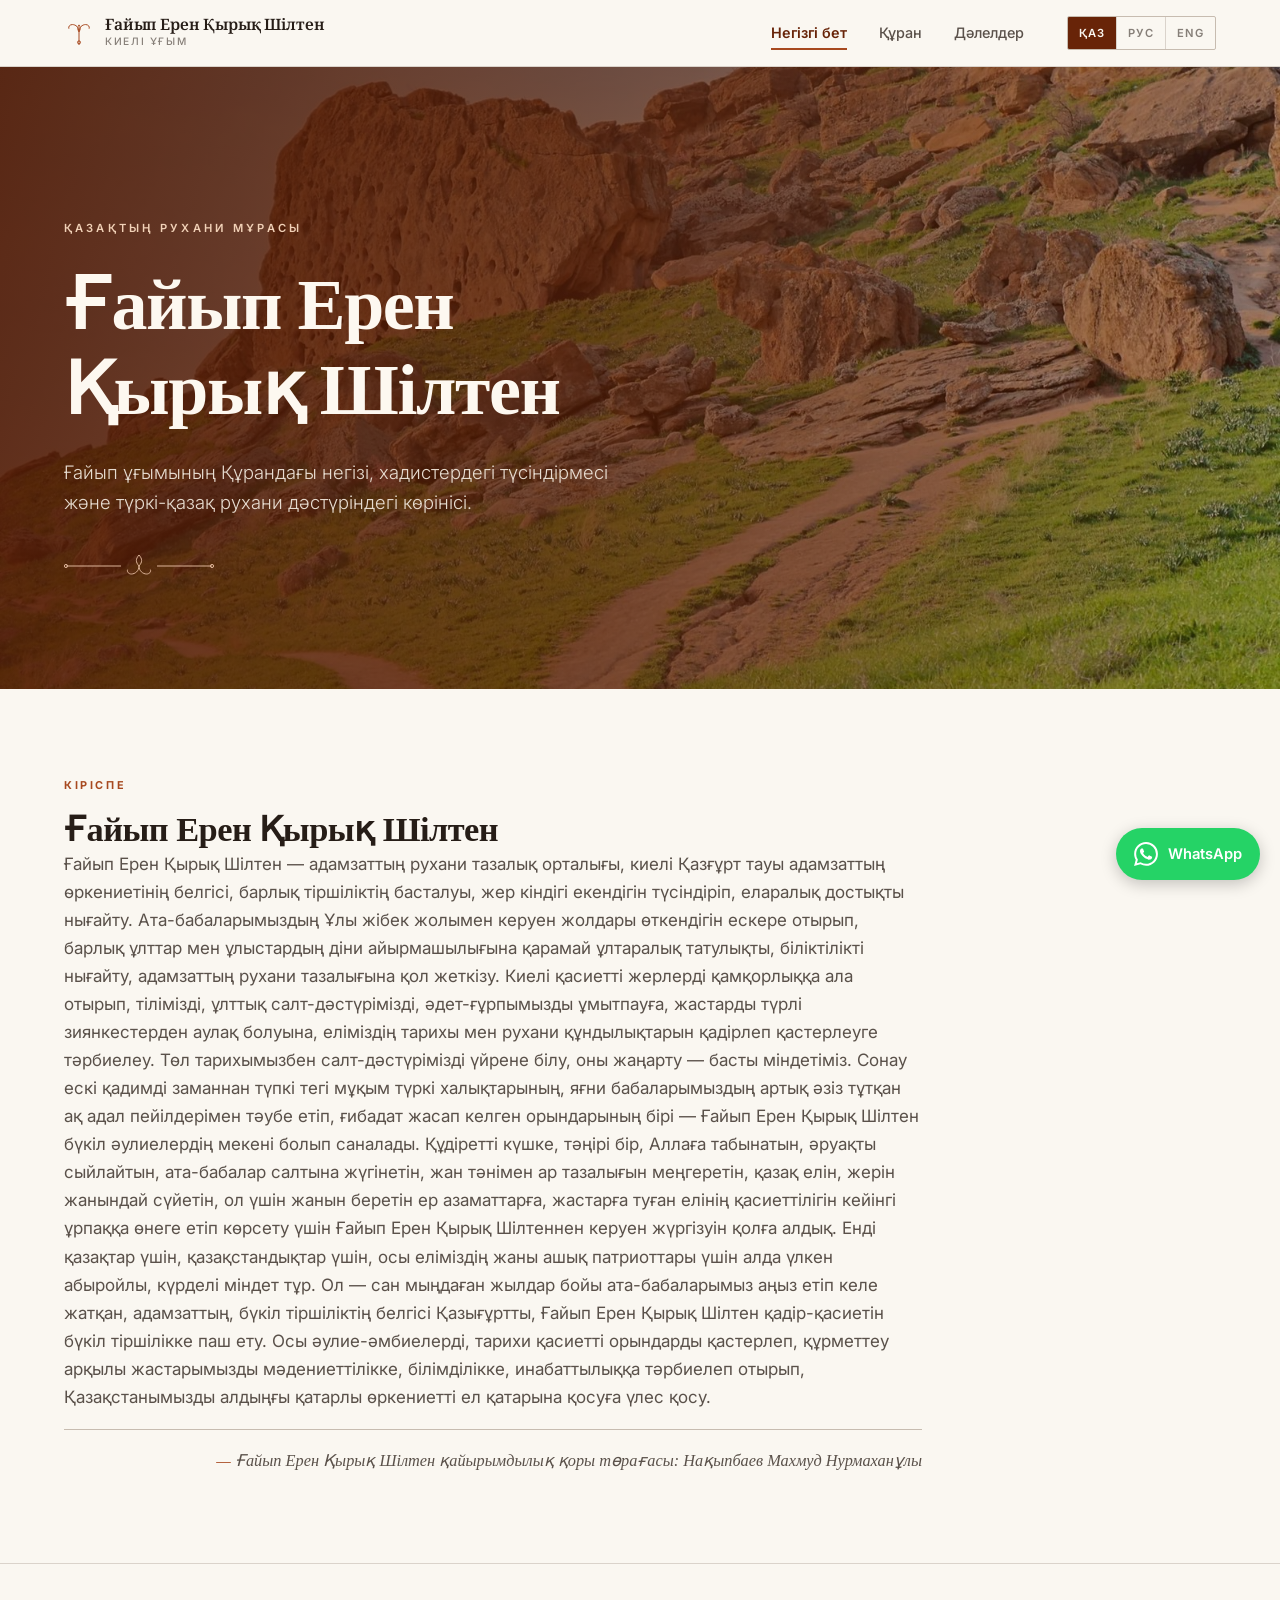
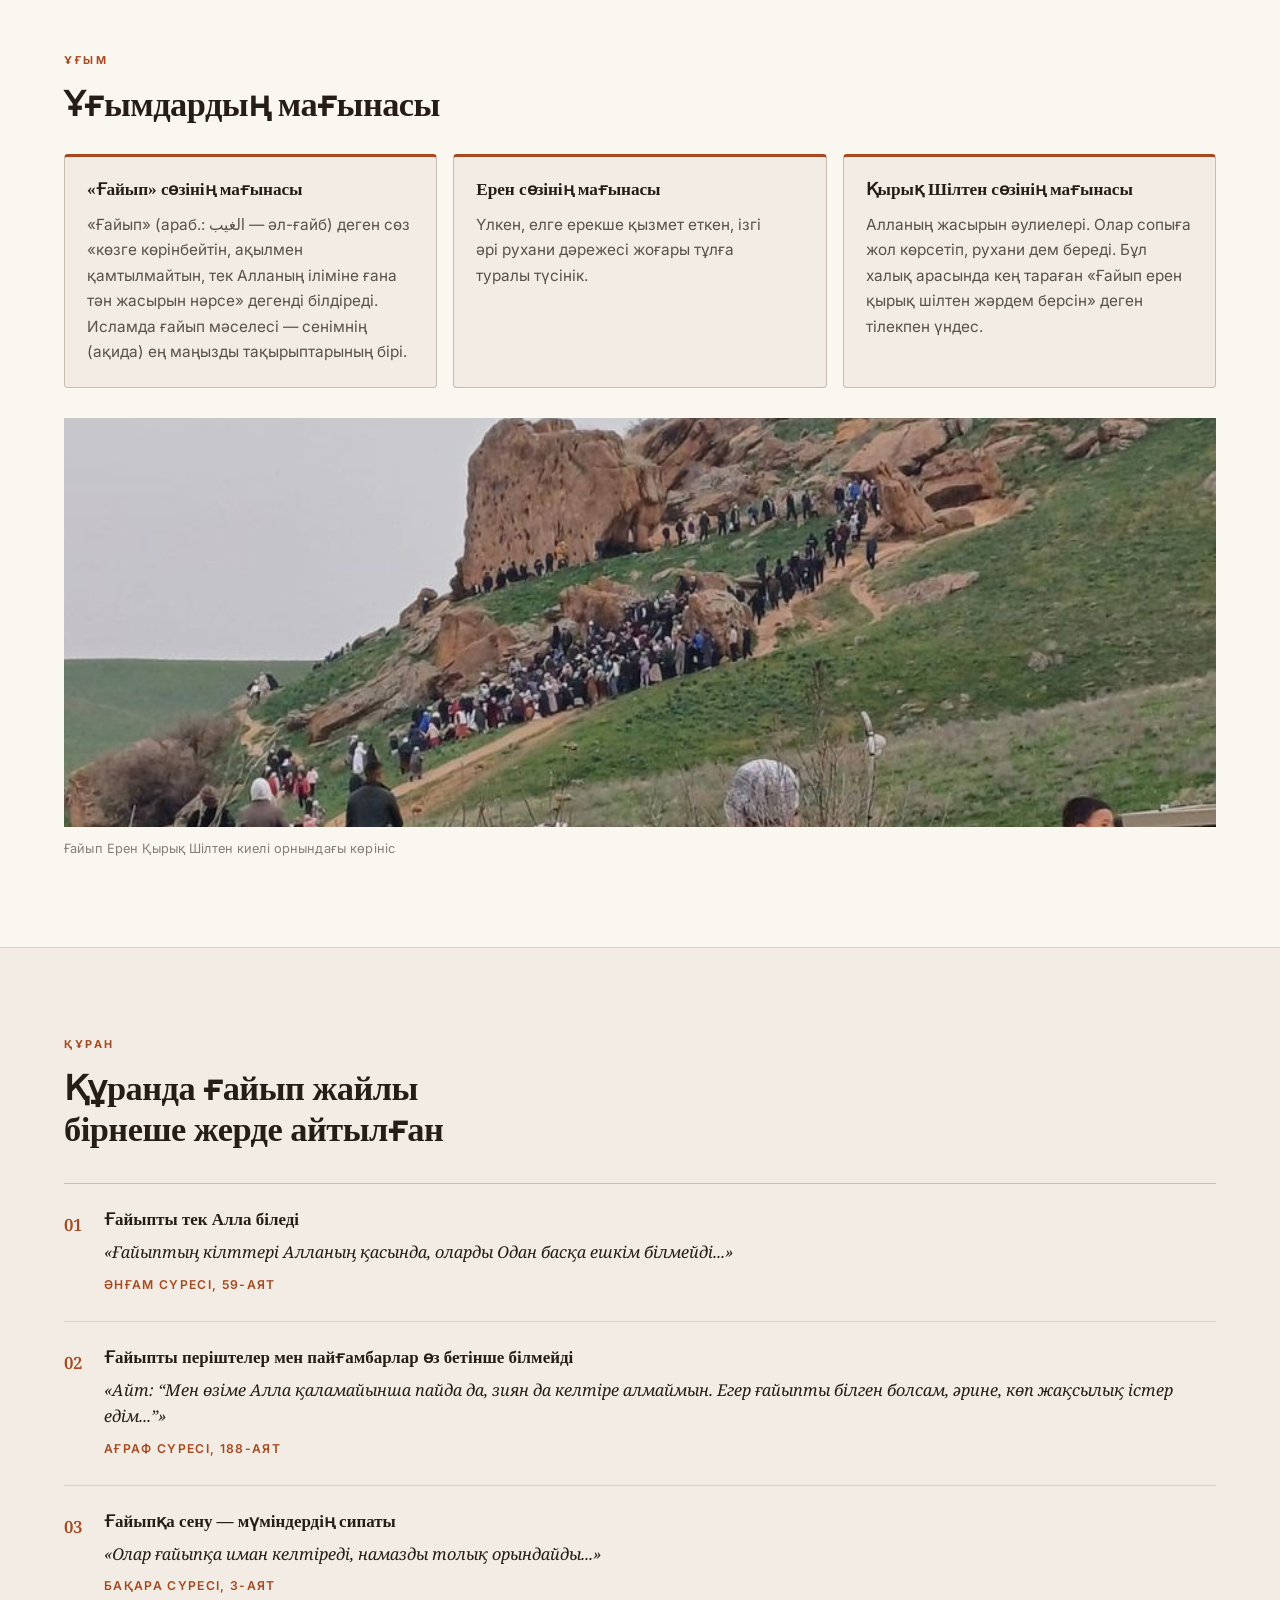
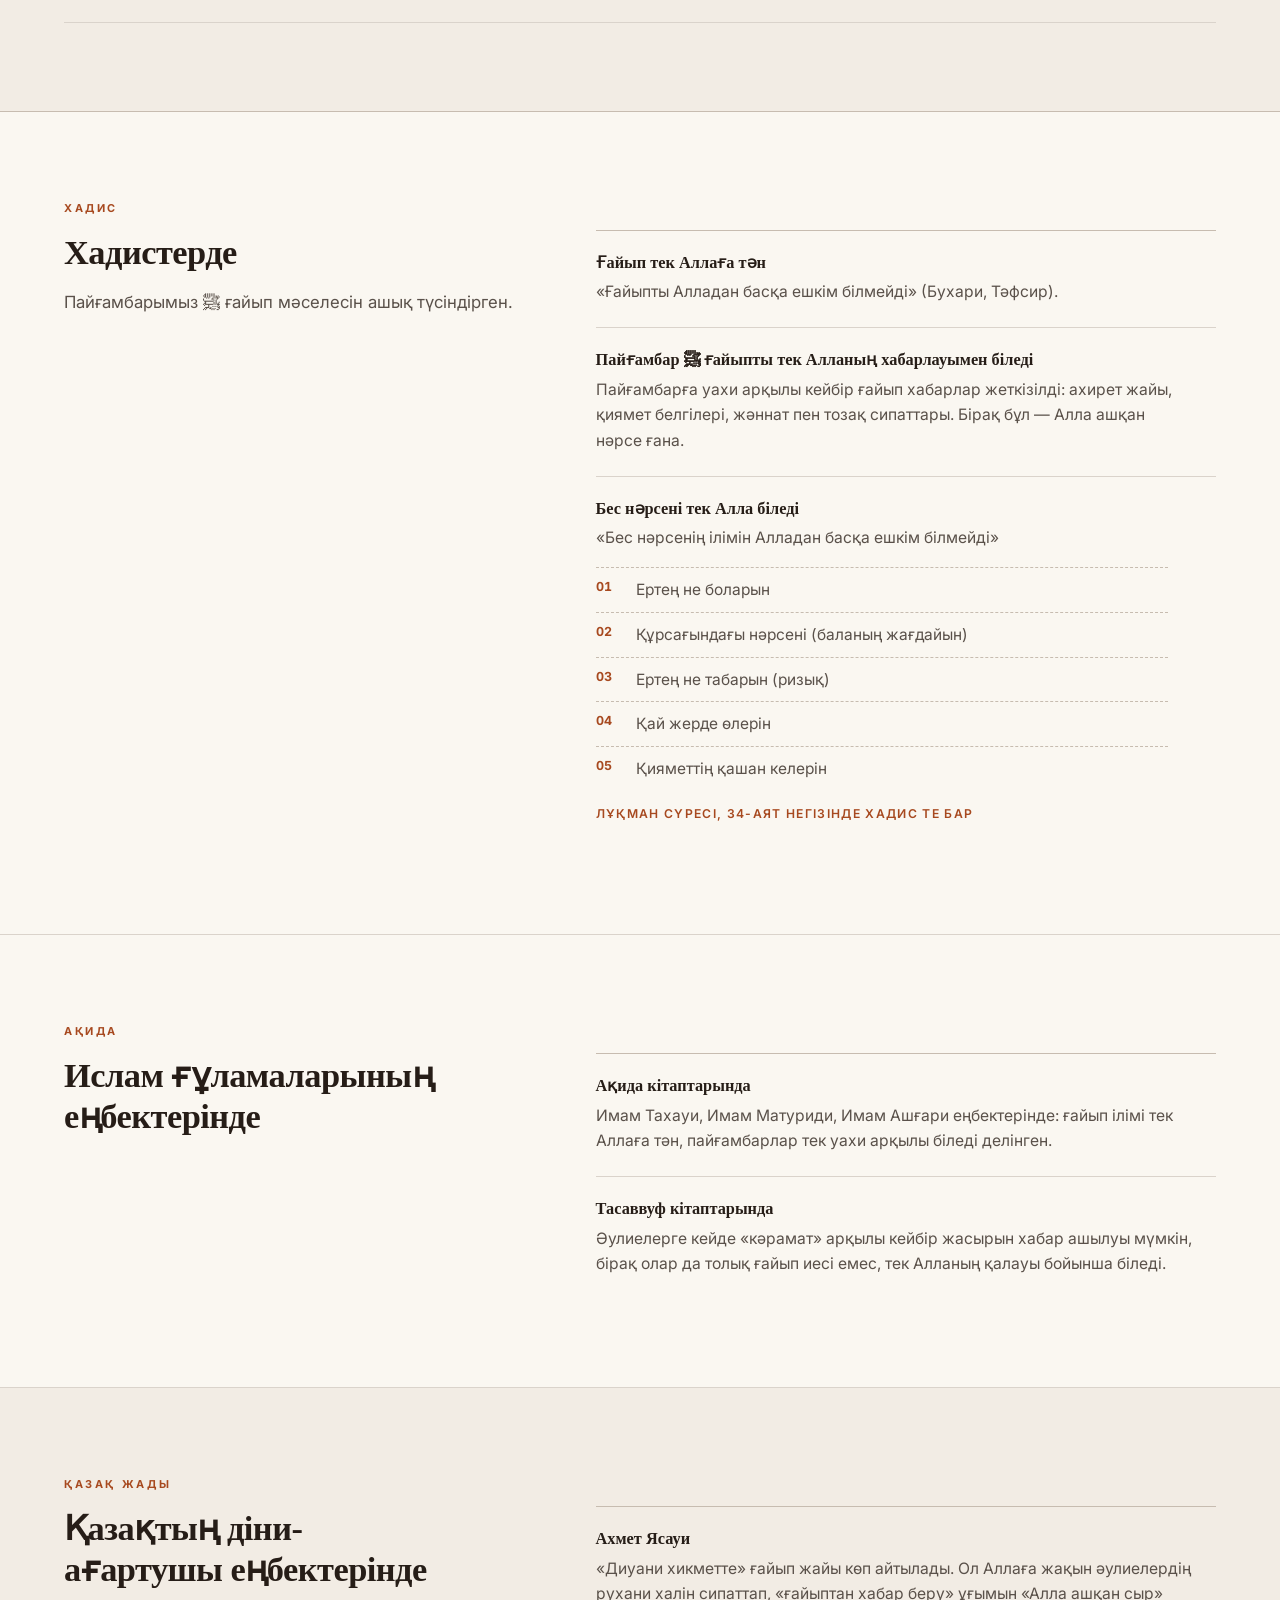
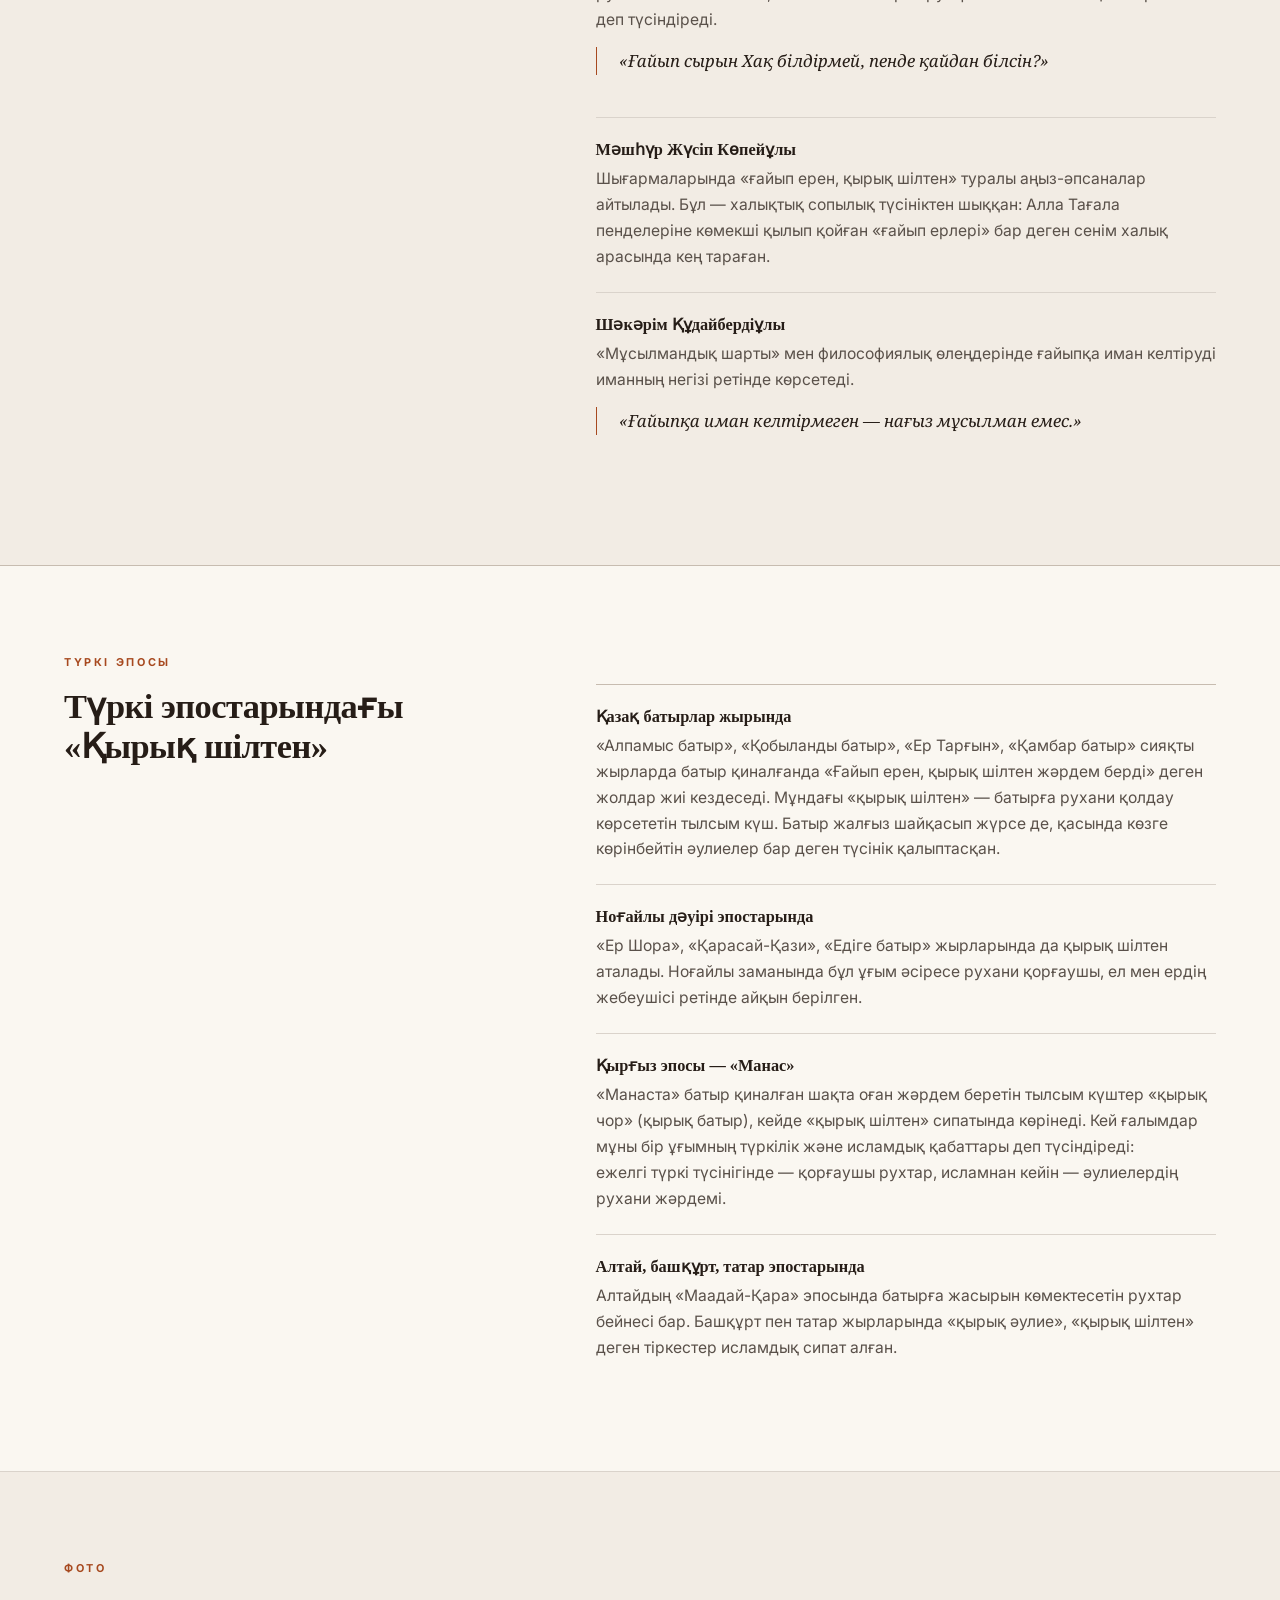
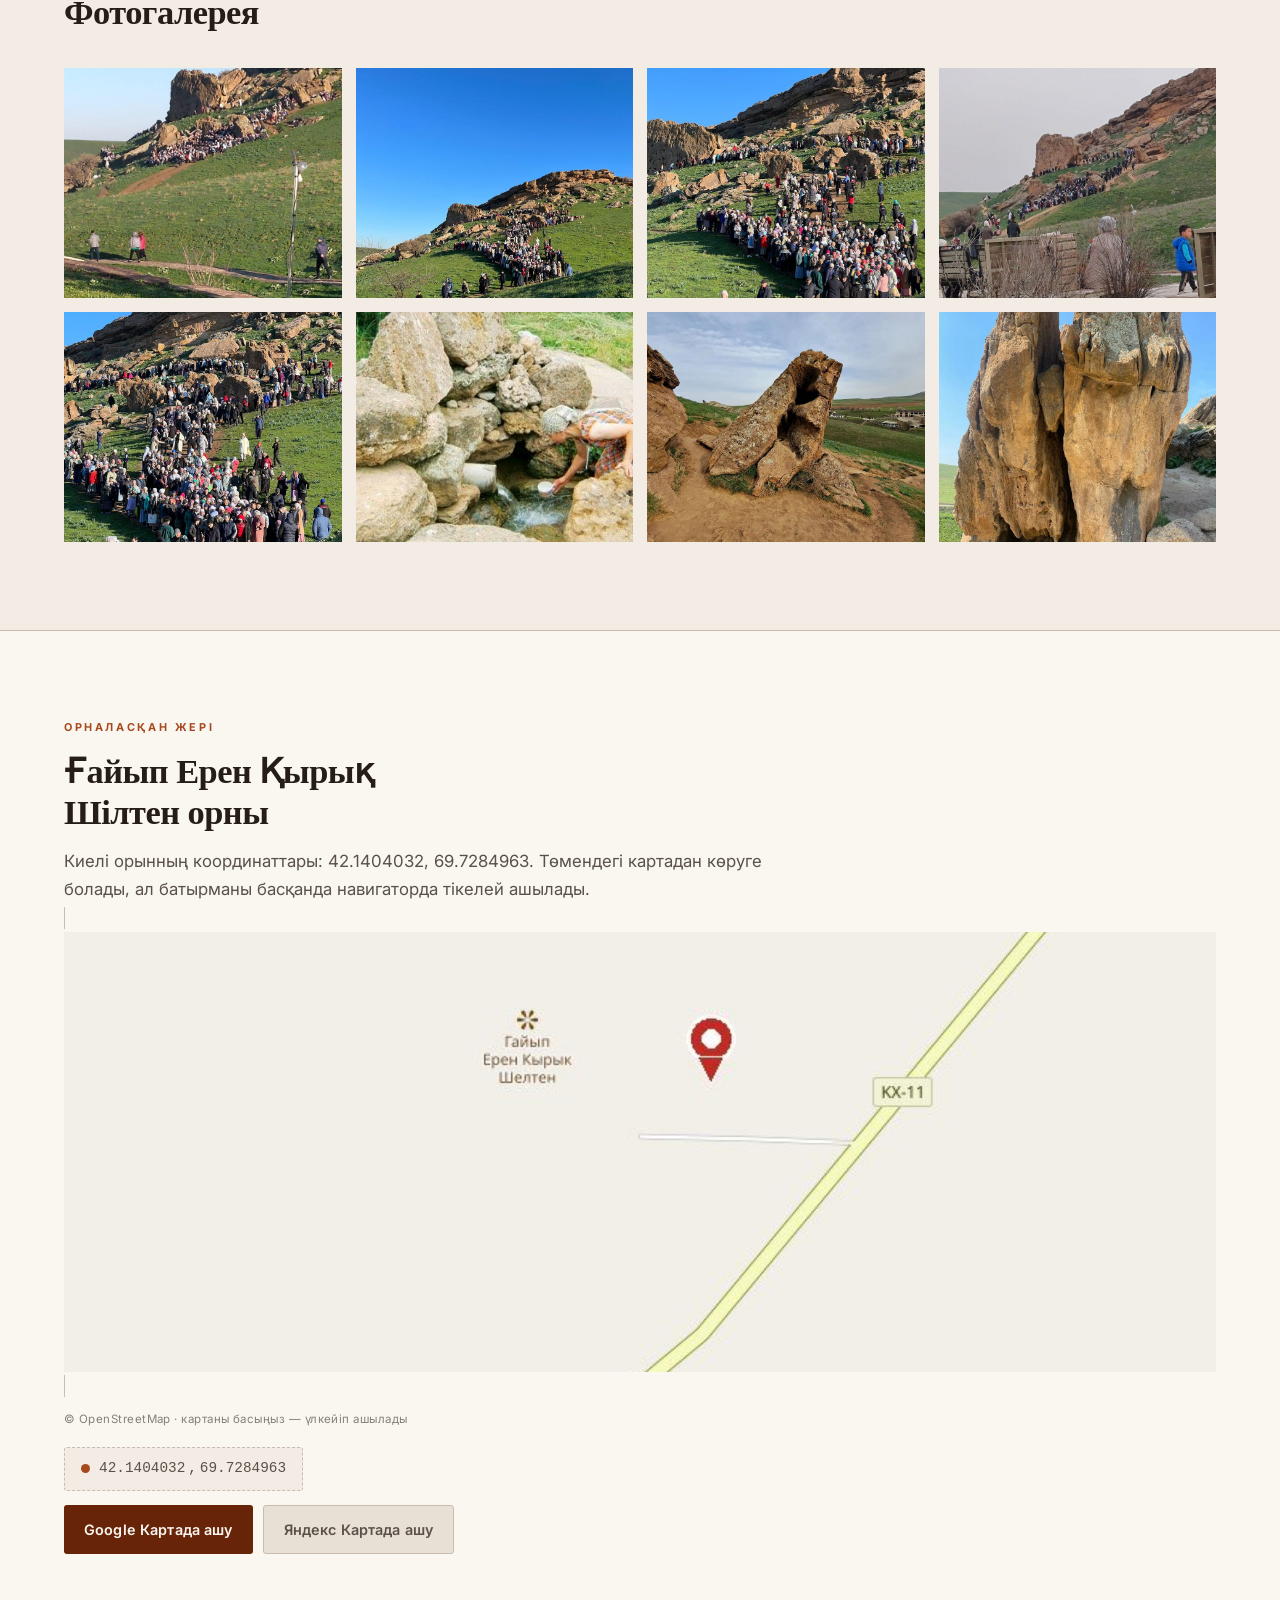
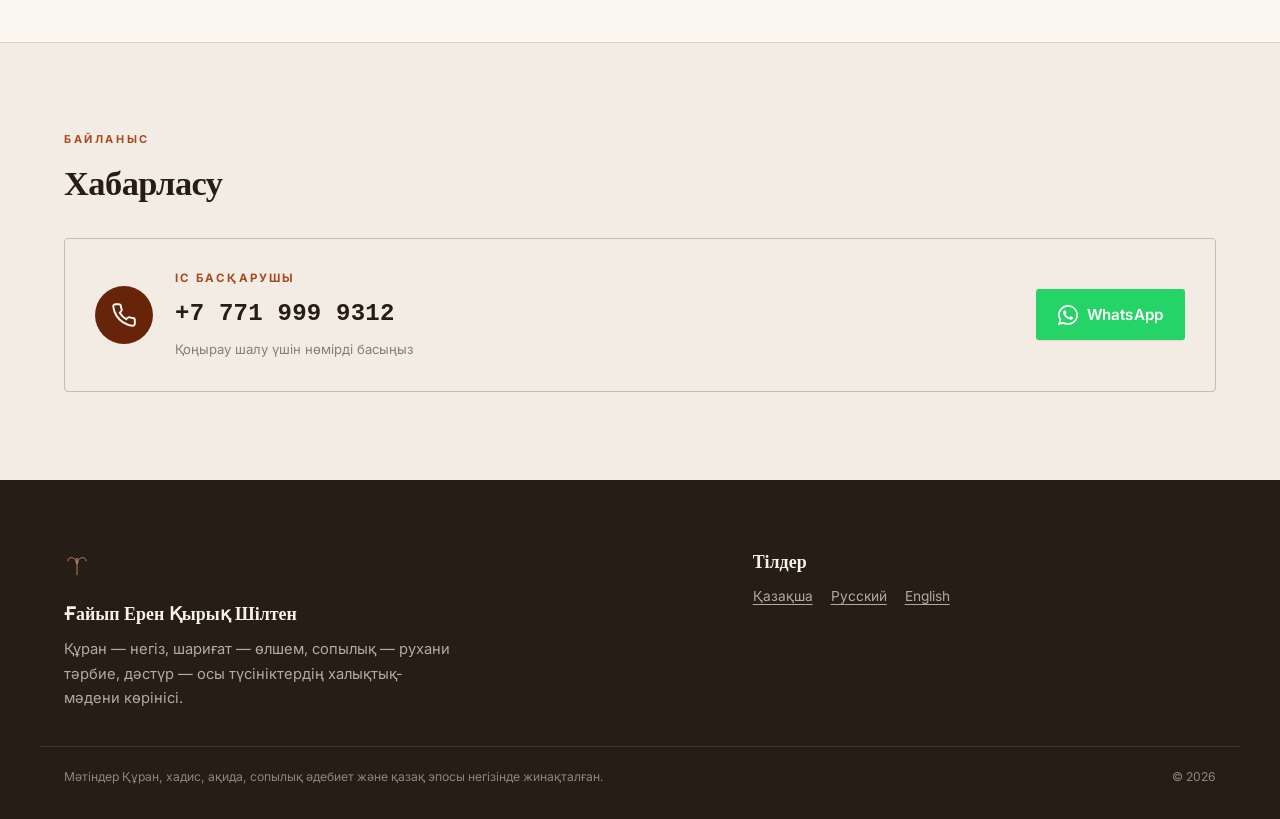
==== commit 865542e6: "Мобильді нұсқа: CSS/JS бөлу, layout, lightbox, PWA - index.html, style.css, app.js құрылымын реттеу " ====
--- a/index.html
+++ b/index.html
@@ -1,105 +1,32 @@
 <!DOCTYPE html>
 <html lang="kk">
 <head>
-<!-- skill:chrome -->
-<style>
-/* Credit line — bottom-right */
-.design-ui-credit {
-  position: fixed;
-  bottom: 12px;
-  right: 12px;
-  font: 11px/1 system-ui, sans-serif;
-  color: rgba(128,128,128,0.5);
-  pointer-events: none;
-  z-index: 2147483647;
-  transition: opacity 0.4s ease;
-  user-select: none;
-  letter-spacing: 0.02em;
-}
-
-/* Hide chrome on touch devices */
-@media (hover: none) {
-  .design-ui-credit { display: none; }
-}
-
-/* Print fixes */
-@media print {
-  * {
-    transition: none !important;
-    animation: none !important;
-    box-shadow: none !important;
-  }
-  body {
-    print-color-adjust: exact;
-    -webkit-print-color-adjust: exact;
-  }
-  .design-ui-credit { display: none !important; }
-}
-
-</style>
-<script>
-(function () {
-    // Design-ui pages are single compositions, so the whole body is editable.
-    function markEditable() {
-        document.body.classList.add('artifact-editable');
-    }
-
-    // Credit badge with idle-fade. Hover devices only.
-    function initChromeUI() {
-        if (!matchMedia('(hover: hover)').matches) return;
-
-        var credit = document.createElement('div');
-        credit.className = 'design-ui-credit';
-        credit.setAttribute('aria-hidden', 'true');
-        credit.innerHTML = '\u{1F49C} by ClickUp Brain';
-        document.body.appendChild(credit);
-
-        var timer = null;
-        var fade = function (out) { credit.style.opacity = out ? '0' : ''; };
-        fade(true);
-        var show = function () {
-            fade(false);
-            clearTimeout(timer);
-            timer = setTimeout(function () { fade(true); }, 3000);
-        };
-        document.addEventListener('mousemove', show);
-        show();
-    }
-
-    function init() {
-        markEditable();
-        initChromeUI();
-    }
-
-    if (document.readyState === 'loading') {
-        document.addEventListener('DOMContentLoaded', init);
-    } else {
-        init();
-    }
-})();
-
-</script>
-<!-- /skill:chrome -->
 <meta charset="UTF-8">
-<meta name="viewport" content="width=device-width, initial-scale=1.0">
+<meta name="viewport" content="width=device-width, initial-scale=1.0, viewport-fit=cover">
+<meta http-equiv="Cache-Control" content="no-cache, no-store, must-revalidate">
+<meta http-equiv="Pragma" content="no-cache">
+<meta http-equiv="Expires" content="0">
 <title>Ғайып Ерен Қырық Шілтен</title>
 <meta name="description" content="Ғайып ұғымының Құрандағы негізі, хадистердегі түсіндірмесі және түркі-қазақ рухани дәстүріндегі көрінісі. Үш тілде: қазақша, орысша, ағылшынша.">
 <meta name="theme-color" content="#5c3e30">
-<!-- ===== Open Graph / WhatsApp превьюсы ===== -->
+<meta name="author" content="Ғайып Ерен Қырық Шілтен">
+
+<!-- Open Graph / WhatsApp preview -->
 <meta property="og:type" content="website">
 <meta property="og:site_name" content="Ғайып Ерен Қырық Шілтен">
 <meta property="og:title" content="Ғайып Ерен Қырық Шілтен — қазақтың рухани мұрасы">
 <meta property="og:description" content="Ғайып ұғымының Құрандағы негізі, хадистердегі түсіндірмесі және түркі-қазақ рухани дәстүріндегі көрінісі. Қазығұрт өңірі.">
-<meta property="og:image" content="https://abdirovnurzhan34-gif.github.io/geqsh/og-image.jpg">
+<meta property="og:image" content="https://abdirovnurzhan34-gif.github.io/gayip-eren-qyryq-shilten/og-image.jpg">
 <meta property="og:image:width" content="1200">
 <meta property="og:image:height" content="630">
+<meta property="og:url" content="https://abdirovnurzhan34-gif.github.io/gayip-eren-qyryq-shilten/">
 <meta property="og:locale" content="kk_KZ">
 <meta property="og:locale:alternate" content="ru_RU">
 <meta property="og:locale:alternate" content="en_US">
 <meta name="twitter:card" content="summary_large_image">
 <meta name="twitter:title" content="Ғайып Ерен Қырық Шілтен — қазақтың рухани мұрасы">
 <meta name="twitter:description" content="Ғайып ұғымының Құрандағы негізі, хадистердегі түсіндірмесі және түркі-қазақ рухани дәстүріндегі көрінісі.">
-<meta name="twitter:image" content="https://abdirovnurzhan34-gif.github.io/geqsh/og-image.jpg">
+<meta name="twitter:image" content="https://abdirovnurzhan34-gif.github.io/gayip-eren-qyryq-shilten/og-image.jpg">
 
 <meta name="mobile-web-app-capable" content="yes">
 <meta name="apple-mobile-web-app-capable" content="yes">
@@ -109,521 +36,12 @@
 <link rel="apple-touch-icon" href="icon-192.png">
 <link rel="icon" type="image/png" href="icon-192.png">
 
+<!-- Fonts -->
+<link rel="preconnect" href="https://fonts.googleapis.com">
+<link rel="preconnect" href="https://fonts.gstatic.com" crossorigin>
+<link href="https://fonts.googleapis.com/css2?family=Inter:wght@300;400;500;600;700&family=Noto+Serif:ital,wght@0,400;0,600;0,700;1,400;1,600&display=swap" rel="stylesheet">
 
-
-<style>
-:root{
-  --paper:oklch(97.6% 0.008 80);
-  --paper-2:oklch(94.6% 0.013 76);
-  --paper-3:oklch(91% 0.017 72);
-  --ink:oklch(24% 0.018 55);
-  --ink-2:oklch(44% 0.016 58);
-  --ink-3:oklch(60% 0.013 62);
-  --clay:oklch(52% 0.135 42);
-  --clay-deep:oklch(36% 0.105 40);
-  --clay-soft:oklch(90% 0.035 48);
-  --steppe:oklch(45% 0.072 162);
-  --line:oklch(87% 0.014 70);
-  --line-2:oklch(80% 0.02 68);
-  --ease:cubic-bezier(0.16,1,0.3,1);
-  --measure:68ch;
-}
-*{margin:0;padding:0;box-sizing:border-box}
-html{-webkit-text-size-adjust:100%}
-body{
-  font-family:Inter,system-ui,-apple-system,'Segoe UI',sans-serif;
-  font-size:17px;line-height:1.65;
-  color:var(--ink);background:var(--paper);
-  -webkit-font-smoothing:antialiased;
-  font-optical-sizing:auto;
-}
-img{display:block;max-width:100%}
-h1,h2,h3,h4{font-family:Georgia,'Times New Roman',serif;line-height:1.18;text-wrap:balance;font-weight:600}
-p{text-wrap:pretty}
-a{color:inherit}
-::selection{background:var(--clay-soft)}
-
-/* ============ TOPBAR ============ */
-.topbar{
-  position:sticky;top:0;z-index:60;
-  background:oklch(97.6% 0.008 80 / .93);
-  backdrop-filter:saturate(1.4) blur(10px);
-  border-bottom:1px solid var(--line);
-}
-.topbar-in{
-  max-width:1200px;margin:0 auto;padding:12px 24px;
-  display:flex;align-items:center;gap:28px;
-}
-.mark{display:flex;align-items:center;gap:11px;text-decoration:none;flex-shrink:0}
-.mark svg{width:30px;height:30px;color:var(--clay)}
-.mark b{font-family:'Noto Serif',serif;font-size:.98rem;font-weight:600;letter-spacing:-.01em;line-height:1.15;display:block}
-.mark span{display:block;font-size:.64rem;letter-spacing:.16em;text-transform:uppercase;color:var(--ink-3);font-weight:500}
-
-.pagenav{display:flex;gap:2px;margin-left:auto}
-.pagenav button{
-  font:inherit;font-size:.9rem;font-weight:500;
-  background:none;border:none;cursor:pointer;color:var(--ink-2);
-  padding:9px 15px;border-radius:2px;position:relative;
-  transition:color .35s var(--ease);
-}
-.pagenav button::after{
-  content:'';position:absolute;left:15px;right:15px;bottom:4px;height:1.5px;
-  background:var(--clay);transform:scaleX(0);transform-origin:left;
-  transition:transform .5s var(--ease);
-}
-.pagenav button:hover{color:var(--ink)}
-.pagenav button[aria-current="page"]{color:var(--clay-deep);font-weight:600}
-.pagenav button[aria-current="page"]::after{transform:scaleX(1)}
-.pagenav button:focus-visible{outline:2px solid var(--clay);outline-offset:2px}
-
-.langs{display:flex;border:1px solid var(--line-2);border-radius:2px;overflow:hidden;flex-shrink:0}
-.langs button{
-  font:inherit;font-size:.7rem;font-weight:600;letter-spacing:.09em;
-  background:none;border:none;cursor:pointer;color:var(--ink-3);
-  padding:7px 11px;transition:background .3s var(--ease),color .3s var(--ease);
-}
-.langs button+button{border-left:1px solid var(--line)}
-.langs button:hover{background:var(--paper-2);color:var(--ink)}
-.langs button[aria-pressed="true"]{background:var(--clay-deep);color:var(--paper)}
-.langs button:focus-visible{outline:2px solid var(--clay);outline-offset:-2px}
-
-/* ============ HERO ============ */
-.hero{position:relative;overflow:hidden;background:var(--clay-deep)}
-.hero-img{position:absolute;inset:0}
-.hero-img img{width:100%;height:100%;object-fit:cover;object-position:center 55%}
-.hero-img::after{
-  content:'';position:absolute;inset:0;
-  background:linear-gradient(105deg,oklch(30% 0.09 40 / .93) 0%,oklch(32% 0.09 42 / .74) 48%,oklch(34% 0.08 45 / .34) 100%);
-}
-.hero-in{
-  position:relative;max-width:1200px;margin:0 auto;
-  padding:clamp(72px,13vw,152px) 24px clamp(56px,9vw,104px);
-}
-.hero-eyebrow{
-  font-size:.7rem;letter-spacing:.28em;text-transform:uppercase;
-  color:oklch(88% 0.05 60);font-weight:600;margin-bottom:26px;
-}
-.hero h1{
-  font-size:clamp(2.3rem,7vw,4.5rem);font-weight:700;
-  color:oklch(98% 0.012 80);max-width:22ch;letter-spacing:-.02em;
-}
-.hero-lead{
-  margin-top:24px;max-width:52ch;font-size:clamp(1rem,1.6vw,1.16rem);
-  color:oklch(90% 0.02 70);font-weight:300;line-height:1.62;
-}
-.hero-orn{margin-top:38px;width:150px;height:22px;color:oklch(80% 0.06 55)}
-
-/* ============ SHELL ============ */
-.shell{max-width:1200px;margin:0 auto;padding:0 24px}
-.page{display:none}
-.page.on{display:block;animation:rise .55s var(--ease)}
-@keyframes rise{from{opacity:0;transform:translateY(10px)}to{opacity:1;transform:none}}
-
-/* ============ SECTIONS ============ */
-.band{padding:clamp(52px,7vw,88px) 0;border-bottom:1px solid var(--line)}
-.band:last-child{border-bottom:none}
-.band.tint{background:var(--paper-2);border-bottom-color:var(--line-2)}
-.band.tint .shell{padding:0 24px}
-.eyebrow{
-  font-size:.68rem;letter-spacing:.24em;text-transform:uppercase;
-  color:var(--clay);font-weight:700;margin-bottom:14px;
-}
-.h2{font-size:clamp(1.5rem,3.4vw,2.15rem);letter-spacing:-.015em;max-width:26ch}
-.h3{font-size:1.16rem;margin-bottom:10px;letter-spacing:-.005em}
-.deck{margin-top:16px;max-width:var(--measure);color:var(--ink-2);font-size:1.05rem}
-.prose{max-width:var(--measure)}
-.prose p{margin-top:18px;color:var(--ink-2)}
-.prose p:first-child{margin-top:0}
-.prose p strong{color:var(--ink);font-weight:600}
-
-/* two-col intro */
-.split{display:grid;grid-template-columns:minmax(0,1fr) minmax(0,1.35fr);gap:clamp(28px,6vw,72px);align-items:start}
-
-/* ============ ORNAMENT RULE ============ */
-.orule{display:flex;align-items:center;gap:14px;margin:clamp(40px,6vw,64px) 0}
-.orule::before,.orule::after{content:'';flex:1;height:1px;background:var(--line-2)}
-.orule svg{width:26px;height:26px;color:var(--clay);opacity:.8;flex-shrink:0}
-
-/* ============ QURAN POINTS (home) ============ */
-.points{margin-top:34px;border-top:1px solid var(--line-2)}
-.point{
-  display:grid;grid-template-columns:auto minmax(0,1fr);gap:0 22px;
-  padding:26px 0;border-bottom:1px solid var(--line);
-}
-.point-n{
-  font-family:'Noto Serif',serif;font-size:1.05rem;font-weight:600;
-  color:var(--clay);font-variant-numeric:tabular-nums;padding-top:1px;
-}
-.point h4{font-size:1.06rem;margin-bottom:9px}
-.point blockquote{
-  font-family:'Noto Serif',serif;font-size:1.02rem;line-height:1.62;
-  color:var(--ink);font-style:italic;
-}
-.point .ref{
-  margin-top:9px;font-size:.76rem;letter-spacing:.11em;text-transform:uppercase;
-  color:var(--clay);font-weight:600;
-}
-
-/* ============ HADITH / SCHOLAR ROWS ============ */
-.rows{margin-top:30px;max-width:var(--measure)}
-.row{padding:22px 0;border-top:1px solid var(--line)}
-.row:first-child{border-top:1px solid var(--line-2)}
-.row h4{font-size:1.02rem;margin-bottom:7px}
-.row p{color:var(--ink-2);font-size:.98rem}
-.five{margin-top:16px;counter-reset:f;list-style:none;max-width:52ch}
-.five li{
-  counter-increment:f;position:relative;padding:9px 0 9px 40px;
-  border-top:1px dashed var(--line-2);color:var(--ink-2);font-size:.97rem;
-}
-.five li::before{
-  content:counter(f,decimal-leading-zero);position:absolute;left:0;top:9px;
-  font-size:.78rem;font-weight:700;color:var(--clay);
-  font-variant-numeric:tabular-nums;letter-spacing:.04em;
-}
-
-/* ============ FIGURES ============ */
-figure.shot{margin:0;overflow:hidden;background:var(--paper-3)}
-figure.shot img{width:100%;height:100%;object-fit:cover;transition:transform 1.2s var(--ease)}
-figure.shot:hover img{transform:scale(1.03)}
-figcaption{margin-top:11px;font-size:.8rem;color:var(--ink-3);letter-spacing:.01em}
-.strip{display:grid;grid-template-columns:repeat(3,1fr);gap:14px;margin-top:36px}
-.strip figure.shot{height:clamp(150px,20vw,240px)}
-.gallery{display:grid;grid-template-columns:repeat(4,1fr);gap:14px;margin-top:36px}
-.gallery figure.shot{height:clamp(160px,19vw,230px)}
-.stack figure.shot{height:clamp(260px,32vw,420px)}
-
-/* ============ MAP ============ */
-.map-wrap{margin-top:32px;border:1px solid var(--line-2);border-radius:4px;overflow:hidden;background:var(--paper-2);box-shadow:0 1px 0 rgba(0,0,0,.03)}
-.map-wrap img{display:block;width:100%;height:clamp(280px,42vw,440px);object-fit:cover;transition:transform 1.2s var(--ease)}
-.map-link:hover img{transform:scale(1.02)}
-.map-attr{margin-top:10px;font-size:.72rem;letter-spacing:.04em;color:var(--ink-3)}
-.map-coords{
-  display:flex;width:fit-content;align-items:center;gap:9px;
-  margin-top:18px;font-family:ui-monospace,Menlo,monospace;font-size:.9rem;
-  color:var(--ink-2);background:var(--paper-2);border:1px dashed var(--line-2);
-  padding:9px 16px;border-radius:3px;user-select:all;
-}
-.map-coords::before{content:'';width:9px;height:9px;border-radius:50%;background:var(--clay);flex-shrink:0}
-.map-actions{display:flex;gap:10px;flex-wrap:wrap;margin-top:14px}
-.map-actions a{
-  display:inline-flex;align-items:center;gap:8px;
-  font:inherit;font-size:.9rem;font-weight:600;letter-spacing:.01em;
-  text-decoration:none;color:var(--paper);
-  background:var(--clay-deep);padding:12px 20px;border-radius:3px;
-  transition:background .3s var(--ease),color .3s var(--ease),border-color .3s var(--ease);
-}
-.map-actions a:hover{background:var(--clay)}
-.map-actions a.alt{background:var(--paper-3);color:var(--ink-2);border:1px solid var(--line-2)}
-.map-actions a.alt:hover{background:var(--line);color:var(--ink)}
-
-/* ============ CONTACT ============ */
-.contact{
-  margin-top:34px;display:flex;align-items:center;gap:22px;flex-wrap:wrap;
-  background:var(--paper-2);border:1px solid var(--line-2);border-radius:4px;
-  padding:clamp(20px,3.4vw,30px);
-}
-.contact-ico{
-  width:58px;height:58px;flex-shrink:0;border-radius:50%;
-  background:var(--clay-deep);color:var(--paper);
-  display:flex;align-items:center;justify-content:center;
-}
-.contact-ico svg{width:26px;height:26px}
-.contact-info{min-width:0}
-.contact-role{
-  font-size:.72rem;letter-spacing:.18em;text-transform:uppercase;
-  color:var(--clay);font-weight:700;margin-bottom:6px;
-}
-.contact-phone{
-  display:inline-flex;align-items:center;gap:10px;
-  font-family:ui-monospace,Menlo,monospace;font-size:clamp(1.15rem,3vw,1.5rem);
-  font-weight:700;color:var(--ink);text-decoration:none;letter-spacing:.01em;
-  transition:color .3s var(--ease);
-}
-.contact-phone:hover{color:var(--clay-deep)}
-.contact-note{margin-top:6px;font-size:.82rem;color:var(--ink-3)}
-.contact-actions{margin-left:auto;display:flex;gap:10px;flex-wrap:wrap}
-.wa-btn{
-  display:inline-flex;align-items:center;gap:9px;
-  font:inherit;font-size:.95rem;font-weight:600;letter-spacing:.01em;
-  text-decoration:none;color:#fff;
-  background:#25D366;padding:13px 22px;border-radius:3px;
-  transition:background .3s var(--ease),transform .2s var(--ease);
-  box-shadow:0 1px 0 rgba(0,0,0,.08);
-}
-.wa-btn:hover{background:#1eb958;transform:translateY(-1px)}
-.wa-btn svg{width:20px;height:20px;flex-shrink:0}
-@media (max-width:640px){
-  .contact-actions{margin-left:0;width:100%}
-  .wa-btn{width:100%;justify-content:center}
-}
-.missing{
-  display:flex;align-items:center;justify-content:center;text-align:center;
-  padding:22px;min-height:150px;height:100%;
-  font-family:ui-monospace,Menlo,monospace;font-size:.72rem;color:var(--ink-3);
-  background:repeating-linear-gradient(45deg,oklch(93% 0.014 74),oklch(93% 0.014 74) 9px,oklch(90.5% 0.018 72) 9px,oklch(90.5% 0.018 72) 18px);
-}
-
-/* ============ FLOATING WHATSAPP ============ */
-.wa-float{
-  position:fixed;right:20px;bottom:20px;z-index:90;
-  display:flex;align-items:center;gap:10px;
-  background:#25D366;color:#fff;text-decoration:none;
-  padding:14px 18px;border-radius:40px;
-  font:inherit;font-size:.92rem;font-weight:600;
-  box-shadow:0 4px 16px rgba(0,0,0,.22);
-  transition:background .3s var(--ease),transform .2s var(--ease);
-}
-.wa-float:hover{background:#1eb958;transform:translateY(-2px)}
-.wa-float svg{width:24px;height:24px;flex-shrink:0}
-.wa-float .wa-label{white-space:nowrap}
-@media (max-width:640px){
-  /* WhatsApp батырмасы — төменгі навигацияның үстінде, дөңгелек әрі кішкентай */
-  .wa-float{
-    padding:0;width:52px;height:52px;border-radius:50%;
-    right:14px;bottom:calc(74px + env(safe-area-inset-bottom));
-    justify-content:center;
-  }
-  .wa-float svg{width:26px;height:26px}
-  .wa-float .wa-label{display:none}
-  main{padding-bottom:140px} /* дөңгелек батырмаға да орын */
-}
-
-/* ============ QURAN PAGE ============ */
-.qgroup{margin-top:clamp(40px,6vw,64px)}
-.qgroup-h{
-  display:flex;align-items:baseline;gap:16px;
-  padding-bottom:12px;border-bottom:2px solid var(--clay-deep);
-}
-.qgroup-h b{font-family:'Noto Serif',serif;font-size:1.25rem;font-weight:600}
-.qgroup-h span{font-size:.76rem;letter-spacing:.16em;text-transform:uppercase;color:var(--ink-3);font-weight:600;margin-left:auto}
-.ayat{
-  display:grid;grid-template-columns:auto minmax(0,1fr);gap:0 26px;
-  padding:28px 0;border-bottom:1px solid var(--line);
-}
-.ayat:hover{background:oklch(95.5% 0.011 78)}
-.ayat-n{
-  font-size:.8rem;font-weight:700;color:var(--clay);
-  font-variant-numeric:tabular-nums;letter-spacing:.05em;padding-top:6px;
-}
-.ayat-ref{
-  font-size:.74rem;letter-spacing:.14em;text-transform:uppercase;
-  color:var(--ink-3);font-weight:600;margin-bottom:14px;
-}
-.ar{
-  font-family:Georgia,'Times New Roman',serif;font-size:clamp(1.3rem,2.7vw,1.72rem);line-height:2.05;
-  direction:rtl;text-align:right;color:var(--ink);
-  padding:16px 20px;background:var(--paper-2);border-radius:3px;
-}
-.ayat .tr{margin-top:14px;font-size:1rem;color:var(--ink-2);max-width:62ch}
-
-/* ============ EVIDENCE PAGE ============ */
-.ev{display:grid;grid-template-columns:230px minmax(0,1fr);gap:clamp(32px,6vw,80px);align-items:start;padding-top:clamp(40px,6vw,64px)}
-.toc{position:sticky;top:88px}
-.toc-t{font-size:.66rem;letter-spacing:.2em;text-transform:uppercase;color:var(--ink-3);font-weight:700;margin-bottom:14px}
-.toc ol{list-style:none;counter-reset:t}
-.toc li{counter-increment:t}
-.toc a{
-  display:block;padding:7px 0 7px 26px;position:relative;
-  font-size:.86rem;color:var(--ink-2);text-decoration:none;
-  border-top:1px solid var(--line);transition:color .3s var(--ease);
-}
-.toc li:first-child a{border-top:none}
-.toc a::before{
-  content:counter(t,decimal-leading-zero);position:absolute;left:0;
-  font-size:.68rem;font-weight:700;color:var(--ink-3);
-  font-variant-numeric:tabular-nums;
-}
-.toc a:hover{color:var(--clay-deep)}
-.toc a:hover::before{color:var(--clay)}
-.toc-mob{display:none}
-
-article.ev-body{max-width:74ch}
-.ev-sec{padding-bottom:clamp(44px,6vw,72px);scroll-margin-top:96px}
-.ev-sec>h2{
-  font-size:clamp(1.35rem,2.8vw,1.85rem);letter-spacing:-.015em;
-  padding-bottom:12px;border-bottom:1px solid var(--line-2);margin-bottom:22px;
-}
-.ev-sec .num{
-  display:block;font-family:'Inter',sans-serif;font-size:.68rem;font-weight:700;
-  letter-spacing:.22em;text-transform:uppercase;color:var(--clay);margin-bottom:12px;
-}
-.ev-sec p{margin-bottom:16px;color:var(--ink-2)}
-.ev-sec h3{font-size:1.1rem;margin:28px 0 12px;color:var(--ink)}
-.ev-sec ul{list-style:none;margin:0 0 18px}
-.ev-sec ul li{
-  position:relative;padding:8px 0 8px 22px;color:var(--ink-2);
-  border-top:1px solid var(--line);font-size:.98rem;
-}
-.ev-sec ul li::before{
-  content:'';position:absolute;left:2px;top:17px;width:7px;height:7px;
-  border:1px solid var(--clay);transform:rotate(45deg);
-}
-blockquote.q{
-  margin:20px 0;padding:0 0 0 22px;border-left:1px solid var(--clay);
-  font-family:'Noto Serif',serif;font-size1.05rem;font-style:italic;
-  color:var(--ink);line-height:1.66;
-}
-blockquote.q .src{
-  display:block;margin-top:10px;font-family:'Inter',sans-serif;font-style:normal;
-  font-size:.74rem;letter-spacing:.13em;text-transform:uppercase;color:var(--clay);font-weight:600;
-}
-.poem{
-  margin:20px 0;padding:20px 22px;background:var(--paper-2);border-radius:3px;
-}
-.poem pre{
-  font-family:'Noto Serif',serif;font-size:1.02rem;line-height:1.95;
-  color:var(--ink);white-space:pre-wrap;font-style:italic;
-}
-.poem .src{
-  margin-top:14px;font-size:.72rem;letter-spacing:.13em;text-transform:uppercase;
-  color:var(--clay);font-weight:600;
-}
-.poem .orig{
-  display:inline-block;margin-bottom:12px;font-size:.62rem;letter-spacing:.16em;
-  text-transform:uppercase;color:var(--ink-3);font-weight:700;
-  border:1px solid var(--line-2);padding:3px 8px;border-radius:2px;
-}
-.chain{
-  margin:22px 0;padding:20px 22px;background:var(--clay-deep);border-radius:3px;
-  font-family:'Noto Serif',serif;font-size:1.02rem;line-height:1.9;
-  color:oklch(95% 0.02 70);
-}
-.terms{margin:22px 0;display:grid;gap:1px;background:var(--line-2);border:1px solid var(--line-2);border-radius:3px;overflow:hidden}
-.term{background:var(--paper);padding:16px 20px}
-.term dt{font-family:'Noto Serif',serif;font-weight:600;font-size:1rem;margin-bottom:4px}
-.term dd{color:var(--ink-2);font-size:.95rem}
-.ayat-inline{margin:22px 0}
-.ayat-inline .tr{margin-top:12px;font-size:1rem;color:var(--ink-2);font-style:italic}
-.ayat-inline .ref{margin-top:8px;font-size:.74rem;letter-spacing:.13em;text-transform:uppercase;color:var(--clay);font-weight:600}
-
-/* ============ FOOTER ============ */
-footer{background:var(--ink);color:oklch(88% 0.012 76);padding:clamp(44px,6vw,72px) 0 32px}
-.foot-in{max-width:1200px;margin:0 auto;padding:0 24px;display:grid;grid-template-columns:minmax(0,1.4fr) minmax(0,1fr);gap:40px}
-footer h4{font-size:1.12rem;color:oklch(96% 0.012 78);margin-bottom:12px}
-footer p{font-size:.92rem;color:oklch(74% 0.014 74);max-width:44ch}
-footer svg{width:26px;height:26px;color:oklch(70% 0.09 50);margin-bottom:18px}
-.foot-langs{display:flex;gap:18px;flex-wrap:wrap;font-size:.86rem}
-.foot-langs button{font:inherit;background:none;border:none;color:oklch(74% 0.014 74);cursor:pointer;padding:0;text-decoration:underline;text-underline-offset:3px}
-.foot-langs button:hover{color:oklch(96% 0.012 78)}
-.foot-b{max-width:1200px;margin:36px auto 0;padding:20px 24px 0;border-top:1px solid oklch(34% 0.014 60);font-size:.76rem;color:oklch(62% 0.012 70);display:flex;justify-content:space-between;gap:16px;flex-wrap:wrap}
-.foot-extra{max-width:1200px;margin:44px auto 0;padding:0 24px;display:grid;grid-template-columns:minmax(0,1.35fr) minmax(0,1fr);gap:clamp(28px,5vw,56px);align-items:start}
-.foot-extra h4{font-size:1.05rem;color:oklch(96% 0.012 78);margin-bottom:10px}
-.foot-extra p{font-size:.9rem;color:oklch(74% 0.014 74);max-width:52ch}
-.foot-mapbox{display:block;margin-top:14px;border:1px solid oklch(36% 0.014 62);border-radius:4px;overflow:hidden}
-.foot-mapbox img{display:block;width:100%;height:clamp(190px,24vw,300px);object-fit:cover;transition:transform 1.2s var(--ease)}
-.foot-mapbox:hover img{transform:scale(1.02)}
-.foot-mapattr{margin-top:9px;font-size:.72rem;color:oklch(60% 0.012 70)}
-.foot-maplinks{display:flex;gap:10px;flex-wrap:wrap;margin-top:12px}
-.foot-maplinks a{font:inherit;font-size:.85rem;font-weight:600;text-decoration:none;color:oklch(90% 0.02 76);border:1px solid oklch(42% 0.014 64);padding:9px 16px;border-radius:3px;transition:background .3s var(--ease),color .3s var(--ease)}
-.foot-maplinks a:hover{background:oklch(42% 0.014 64);color:#fff}
-.foot-contact h4{margin-bottom:4px}
-.foot-role{font-size:.72rem;letter-spacing:.18em;text-transform:uppercase;color:oklch(70% 0.09 50);font-weight:700;margin-bottom:8px}
-.foot-phone{display:inline-flex;font-family:ui-monospace,Menlo,monospace;font-size:clamp(1.15rem,2.6vw,1.45rem);font-weight:700;color:oklch(96% 0.012 78);text-decoration:none;letter-spacing:.01em;transition:color .3s var(--ease)}
-.foot-phone:hover{color:oklch(70% 0.09 50)}
-.foot-note{margin-top:8px;font-size:.8rem;color:oklch(62% 0.012 70)}
-.foot-wa{display:inline-flex;align-items:center;gap:9px;margin-top:16px;font:inherit;font-size:.9rem;font-weight:600;text-decoration:none;color:#fff;background:#25D366;padding:12px 20px;border-radius:3px;transition:background .3s var(--ease),transform .2s var(--ease)}
-.foot-wa:hover{background:#1eb958;transform:translateY(-1px)}
-.foot-wa svg{width:19px;height:19px}
-@media (max-width:860px){
-  .foot-extra{grid-template-columns:1fr}
-}
-
-/* Термин-блоктар (Ерен, Қырық Шілтен) */
-.meaning-grid{display:grid;grid-template-columns:repeat(3,1fr);gap:16px;margin-top:30px;align-items:stretch}
-.meaning-card{
-  background:var(--paper-2);border:1px solid var(--line-2);
-  border-top:3px solid var(--clay);border-radius:4px;
-  padding:22px;display:flex;flex-direction:column;
-}
-.meaning-card h3{
-  font-family:Georgia,'Times New Roman',serif;font-size:1.08rem;
-  font-weight:600;color:var(--ink);margin:0 0 10px;letter-spacing:-.005em;line-height:1.3;
-}
-.meaning-card p{font-size:.96rem;color:var(--ink-2);line-height:1.66;margin:0}
-@media (max-width:860px){
-  .meaning-grid{grid-template-columns:1fr}
-}
-
-/* Автор қолтаңбасы */
-.intro-author{
-  margin-top:26px;padding-top:18px;border-top:1px solid var(--line-2);
-  font-family:Georgia,'Times New Roman',serif;font-style:italic;
-  font-size:1.02rem;color:var(--ink);text-align:right;
-}
-.intro-author::before{content:'— ';color:var(--clay)}
-@media (max-width:640px){
-  .intro-author{text-align:left;font-size:.95rem}
-}
-
-/* ============ MOBILE BOTTOM NAV ============ */
-.mobnav{
-  position:fixed;left:0;right:0;bottom:0;z-index:80;
-  display:none;
-  background:oklch(97.6% 0.008 80 / .97);
-  backdrop-filter:saturate(1.4) blur(12px);
-  border-top:1px solid var(--line-2);
-  box-shadow:0 -2px 14px rgba(0,0,0,.06);
-}
-.mobnav-in{max-width:600px;margin:0 auto;display:grid;grid-template-columns:repeat(3,1fr);gap:2px;padding:6px 8px calc(6px + env(safe-area-inset-bottom));}
-.mobnav button{
-  font:inherit;font-size:.7rem;font-weight:600;letter-spacing:.02em;
-  background:none;border:none;cursor:pointer;color:var(--ink-2);
-  padding:8px 4px 6px;border-radius:10px;display:flex;flex-direction:column;align-items:center;gap:3px;
-  transition:color .3s var(--ease),background .3s var(--ease);
-}
-.mobnav button svg{width:22px;height:22px}
-.mobnav button:hover{background:var(--paper-2);color:var(--ink)}
-.mobnav button[aria-current="page"]{color:var(--clay-deep)}
-.mobnav button[aria-current="page"]::after{content:'';width:18px;height:2.5px;border-radius:2px;background:var(--clay);margin-top:1px}
-
-/* Touch-оптимизация: батырмалар үлкенірек */
-@media (pointer:coarse){
-  .map-actions a,.wa-btn,.foot-wa{padding:15px 22px;font-size:.95rem}
-  .pagenav button{padding:10px 13px}
-}
-
-/* ============ RESPONSIVE ============ */
-@media (max-width:1040px){
-  .ev{grid-template-columns:1fr}
-  .toc{display:none}
-  .toc-mob{display:block;margin-bottom:36px;border:1px solid var(--line-2);border-radius:3px;background:var(--paper-2)}
-  .toc-mob summary{padding:14px 18px;cursor:pointer;font-size:.82rem;letter-spacing:.14em;text-transform:uppercase;font-weight:700;color:var(--ink-2)}
-  .toc-mob ol{list-style:none;counter-reset:t;padding:0 18px 14px}
-  .toc-mob li{counter-increment:t}
-  .toc-mob a{display:block;padding:8px 0 8px 26px;position:relative;font-size:.9rem;color:var(--ink-2);text-decoration:none;border-top:1px solid var(--line)}
-  .toc-mob a::before{content:counter(t,decimal-leading-zero);position:absolute;left:0;font-size:.68rem;font-weight:700;color:var(--clay)}
-}
-@media (max-width:860px){
-  .split{grid-template-columns:1fr}
-  .foot-in{grid-template-columns:1fr}
-  .strip{grid-template-columns:1fr 1fr}
-  .strip figure.shot:last-child{grid-column:span 2}
-  .gallery{grid-template-columns:repeat(2,1fr)}
-}
-@media (max-width:640px){
-  body{font-size:16px}
-  .topbar-in{flex-wrap:wrap;gap:10px 16px;padding:10px 14px}
-  .pagenav{display:none} /* мәзір төменгі жолаққа көшті */
-  .langs{margin-left:auto}
-  .mobnav{display:block}
-  main{padding-bottom:78px} /* төменгі жолаққа орын */
-  .mark svg{width:26px;height:26px}
-  .mark b{font-size:.88rem}
-  .shell,.hero-in,.foot-in{padding-left:18px;padding-right:18px}
-  .point{grid-template-columns:1fr;gap:8px}
-  .point-n{color:var(--clay);font-size:.8rem;letter-spacing:.1em}
-  .ayat{grid-template-columns:1fr;gap:10px}
-  .ayat-n{padding-top:0}
-  .ar{padding:14px 16px}
-  .strip{grid-template-columns:1fr}
-  .strip figure.shot:last-child{grid-column:auto}
-  .gallery{grid-template-columns:1fr}
-}
-@media (prefers-reduced-motion:reduce){
-  *{animation:none!important;transition:none!important}
-  html{scroll-behavior:auto}
-}
-</style>
+<link rel="stylesheet" href="style.css?v=4">
 </head>
 <body>
 
@@ -659,7 +77,7 @@
 <!-- ========== HERO ========== -->
 <section class="hero">
   <div class="hero-img">
-    <img src="img/hero.jpg" alt="" id="heroImg">
+    <img src="img/hero.jpg" alt="Ғайып Ерен Қырық Шілтен киелі орны" id="heroImg" width="1600" height="900">
   </div>
   <div class="hero-in">
     <p class="hero-eyebrow" data-i18n="heroEyebrow">Қазақтың рухани мұрасы</p>
@@ -702,1167 +120,6 @@
   </div>
 </footer>
 
-<script>
-/* =========================================================
-   SURAH NAMES
-   ========================================================= */
-const SURAH = {
-  2:{kk:'Бақара',ru:'Аль-Бакара',en:'Al-Baqarah'},
-  3:{kk:'Әли Имран',ru:'Али Имран',en:'Ali Imran'},
-  4:{kk:'Ниса',ru:'Ан-Ниса',en:'An-Nisa'},
-  5:{kk:'Мәида',ru:'Аль-Маида',en:'Al-Maidah'},
-  6:{kk:'Әнғам',ru:'Аль-Анам',en:'Al-Anam'},
-  7:{kk:'Ағраф',ru:'Аль-Араф',en:'Al-Araf'},
-  9:{kk:'Тәубе',ru:'Ат-Тауба',en:'At-Tawbah'},
-  10:{kk:'Юнус',ru:'Юнус',en:'Yunus'},
-  11:{kk:'Һуд',ru:'Худ',en:'Hud'},
-  12:{kk:'Юсуф',ru:'Юсуф',en:'Yusuf'},
-  13:{kk:'Рағд',ru:'Ар-Раад',en:'Ar-Rad'},
-  16:{kk:'Нахл',ru:'Ан-Нахль',en:'An-Nahl'},
-  18:{kk:'Кәһф',ru:'Аль-Кахф',en:'Al-Kahf'},
-  19:{kk:'Мәриям',ru:'Марьям',en:'Maryam'},
-  21:{kk:'Әнбия',ru:'Аль-Анбия',en:'Al-Anbiya'},
-  23:{kk:'Мүминун',ru:'Аль-Муминун',en:'Al-Muminun'},
-  27:{kk:'Нәмл',ru:'Ан-Намль',en:'An-Naml'},
-  32:{kk:'Сәжде',ru:'Ас-Саджда',en:'As-Sajdah'},
-  34:{kk:'Саба',ru:'Саба',en:'Saba'},
-  35:{kk:'Фатыр',ru:'Фатир',en:'Fatir'},
-  36:{kk:'Ясин',ru:'Ясин',en:'Ya-Sin'},
-  39:{kk:'Зүмәр',ru:'Аз-Зумар',en:'Az-Zumar'},
-  49:{kk:'Хужурат',ru:'Аль-Худжурат',en:'Al-Hujurat'},
-  50:{kk:'Қаф',ru:'Каф',en:'Qaf'},
-  52:{kk:'Тур',ru:'Ат-Тур',en:'At-Tur'},
-  53:{kk:'Нәжм',ru:'Ан-Наджм',en:'An-Najm'},
-  57:{kk:'Хадид',ru:'Аль-Хадид',en:'Al-Hadid'},
-  59:{kk:'Хашр',ru:'Аль-Хашр',en:'Al-Hashr'},
-  62:{kk:'Жұма',ru:'Аль-Джума',en:'Al-Jumuah'},
-  64:{kk:'Тағабун',ru:'Ат-Тагабун',en:'At-Taghabun'},
-  67:{kk:'Мүлік',ru:'Аль-Мульк',en:'Al-Mulk'},
-  68:{kk:'Қалам',ru:'Аль-Калам',en:'Al-Qalam'},
-  72:{kk:'Жын',ru:'Аль-Джинн',en:'Al-Jinn'},
-  81:{kk:'Тәкуир',ru:'Ат-Таквир',en:'At-Takwir'}
-};
-
-/* =========================================================
-   QURAN: 49 AYAT
-   ========================================================= */
-const QURAN = [
-{s:2,a:3,ar:'الَّذِينَ يُؤْمِنُونَ بِالْغَيْبِ وَيُقِيمُونَ الصَّلَاةَ',t:{kk:'Ғайыпқа иман келтіреді және намазды толық орындайды.',ru:'Которые верят в сокрытое и совершают молитву.',en:'Who believe in the unseen and establish prayer.'}},
-{s:2,a:33,ar:'إِنِّي أَعْلَمُ غَيْبَ السَّمَاوَاتِ وَالْأَرْضِ',t:{kk:'Расында, Мен көктер мен жердің ғайыбын білемін.',ru:'Поистине, Я знаю сокрытое небес и земли.',en:'Indeed, I know the unseen of the heavens and the earth.'}},
-{s:3,a:44,ar:'ذَٰلِكَ مِنْ أَنْبَاءِ الْغَيْبِ نُوحِيهِ إِلَيْكَ',ar2:1,t:{kk:'Бұл — Біз саған уахи етіп отырған ғайып хабарларынан.',ru:'Это — из вестей сокрытого, которые Мы внушаем тебе.',en:'That is from the tidings of the unseen which We reveal to you.'}},
-{s:3,a:179,ar:'وَمَا كَانَ اللَّهُ لِيُطْلِعَكُمْ عَلَى الْغَيْبِ',t:{kk:'Алла сендерді ғайыппен таныстыратын емес.',ru:'Аллах не станет открывать вам сокрытое.',en:'Allah would not disclose the unseen to you.'}},
-{s:4,a:34,ar:'فَالصَّالِحَاتُ قَانِتَاتٌ حَافِظَاتٌ لِلْغَيْبِ بِمَا حَفِظَ اللَّهُ',t:{kk:'Ізгі әйелдер бойсұнушы әрі Алла қорғаған ғайыпты (жұбайының абыройын, мал-мүлкін) қорғаушылар.',ru:'Праведные женщины покорны и хранят сокрытое (честь и имущество супруга) так, как хранит Аллах.',en:'Righteous women are devoutly obedient, guarding in the unseen what Allah has guarded.'}},
-{s:5,a:94,ar:'لِيَعْلَمَ اللَّهُ مَنْ يَخَافُهُ بِالْغَيْبِ',t:{kk:'Алла Өзінен ғайыпта қорқатындарды білуі үшін.',ru:'Чтобы Аллах узнал тех, кто боится Его в сокрытом.',en:'So that Allah may know who fears Him unseen.'}},
-{s:6,a:50,ar:'قُلْ لَا أَقُولُ لَكُمْ عِنْدِي خَزَائِنُ اللَّهِ وَلَا أَعْلَمُ الْغَيْبَ',t:{kk:'Айт: «Мен сендерге: “Менде Алланың қазыналары бар” демеймін және ғайыпты білмеймін».',ru:'Скажи: «Я не говорю вам, что у меня сокровищницы Аллаха, и я не знаю сокрытого».',en:'Say: "I do not tell you that I have the treasures of Allah, nor do I know the unseen."'}},
-{s:6,a:59,ar:'وَعِنْدَهُ مَفَاتِحُ الْغَيْبِ لَا يَعْلَمُهَا إِلَّا هُوَ',t:{kk:'Ғайыптың кілттері Оның қасында. Оларды Одан басқа ешкім білмейді.',ru:'У Него ключи сокрытого, и не знает их никто, кроме Него.',en:'With Him are the keys of the unseen; none knows them except Him.'}},
-{s:6,a:73,ar:'عَالِمُ الْغَيْبِ وَالشَّهَادَةِ وَهُوَ الْحَكِيمُ الْخَبِيرُ',t:{kk:'Ол — ғайыпты да, көрінгенді де Білуші. Ол — Дана, бәрінен Хабардар.',ru:'Он — Знающий сокрытое и явное. Он — Мудрый, Ведающий.',en:'Knower of the unseen and the witnessed. He is the Wise, the Aware.'}},
-{s:7,a:188,ar:'وَلَوْ كُنْتُ أَعْلَمُ الْغَيْبَ لَاسْتَكْثَرْتُ مِنَ الْخَيْرِ',t:{kk:'Егер мен ғайыпты білсем, жақсылықты көп жинаған болар едім.',ru:'Если бы я знал сокрытое, я умножил бы для себя благо.',en:'If I knew the unseen, I would have acquired much good.'}},
-{s:9,a:94,ar:'ثُمَّ تُرَدُّونَ إِلَىٰ عَالِمِ الْغَيْبِ وَالشَّهَادَةِ',t:{kk:'Содан кейін ғайыпты да, көрінгенді де Білушіге қайтарыласыңдар.',ru:'Затем вы будете возвращены к Знающему сокрытое и явное.',en:'Then you will be returned to the Knower of the unseen and the witnessed.'}},
-{s:9,a:105,ar:'وَسَتُرَدُّونَ إِلَىٰ عَالِمِ الْغَيْبِ وَالشَّهَادَةِ',t:{kk:'Сендер ғайыпты да, көрінгенді де Білушіге қайтарыласыңдар.',ru:'И вы будете возвращены к Знающему сокрытое и явное.',en:'And you will be returned to the Knower of the unseen and the witnessed.'}},
-{s:10,a:20,ar:'فَقُلْ إِنَّمَا الْغَيْبُ لِلَّهِ',t:{kk:'Айт: «Расында, ғайып — тек Аллаға тән».',ru:'Скажи: «Поистине, сокрытое принадлежит только Аллаху».',en:'Say: "The unseen belongs to Allah alone."'}},
-{s:11,a:31,ar:'وَلَا أَقُولُ لَكُمْ عِنْدِي خَزَائِنُ اللَّهِ وَلَا أَعْلَمُ الْغَيْبَ',t:{kk:'Мен сендерге: «Менде Алланың қазыналары бар» демеймін әрі ғайыпты білмеймін.',ru:'Я не говорю вам, что у меня сокровищницы Аллаха, и не знаю сокрытого.',en:'I do not say to you that I have the treasures of Allah, nor do I know the unseen.'}},
-{s:11,a:49,ar:'تِلْكَ مِنْ أَنْبَاءِ الْغَيْبِ نُوحِيهَا إِلَيْكَ',t:{kk:'Бұл — Біз саған уахи етіп отырған ғайып хабарларынан.',ru:'Это — из вестей сокрытого, которые Мы внушаем тебе.',en:'That is from the tidings of the unseen which We reveal to you.'}},
-{s:11,a:123,ar:'وَلِلَّهِ غَيْبُ السَّمَاوَاتِ وَالْأَرْضِ',t:{kk:'Көктер мен жердің ғайыбы — Аллаға тән.',ru:'Аллаху принадлежит сокрытое небес и земли.',en:'To Allah belongs the unseen of the heavens and the earth.'}},
-{s:12,a:52,ar:'ذَٰلِكَ لِيَعْلَمَ أَنِّي لَمْ أَخُنْهُ بِالْغَيْبِ',t:{kk:'Бұл — оның менің оған ғайыпта (жасырын түрде) қиянат жасамағанымды білуі үшін.',ru:'Это — чтобы он узнал, что я не предал его в сокрытом.',en:'That he may know I did not betray him in his absence.'}},
-{s:12,a:81,ar:'وَمَا كُنَّا لِلْغَيْبِ حَافِظِينَ',t:{kk:'Біз ғайыпты білуші емес едік.',ru:'Мы не были хранителями сокрытого.',en:'And we were not guardians of the unseen.'}},
-{s:12,a:102,ar:'ذَٰلِكَ مِنْ أَنْبَاءِ الْغَيْبِ نُوحِيهِ إِلَيْكَ',t:{kk:'Бұл — Біз саған уахи етіп отырған ғайып хабарларынан.',ru:'Это — из вестей сокрытого, которые Мы внушаем тебе.',en:'That is from the tidings of the unseen which We reveal to you.'}},
-{s:13,a:9,ar:'عَالِمُ الْغَيْبِ وَالشَّهَادَةِ الْكَبِيرُ الْمُتَعَالِ',t:{kk:'Ол — ғайыпты да, көрінгенді де Білуші, Ұлы әрі аса Жоғары.',ru:'Знающий сокрытое и явное, Великий, Превознесённый.',en:'Knower of the unseen and the witnessed, the Grand, the Exalted.'}},
-{s:16,a:77,ar:'وَلِلَّهِ غَيْبُ السَّمَاوَاتِ وَالْأَرْضِ',t:{kk:'Көктер мен жердің ғайыбы — Аллаға тән.',ru:'Аллаху принадлежит сокрытое небес и земли.',en:'To Allah belongs the unseen of the heavens and the earth.'}},
-{s:18,a:22,ar:'رَجْمًا بِالْغَيْبِ',t:{kk:'Ғайып туралы болжаммен (жорамал жасап).',ru:'Строя догадки о сокрытом.',en:'Guessing about the unseen.'}},
-{s:18,a:26,ar:'لَهُ غَيْبُ السَّمَاوَاتِ وَالْأَرْضِ',t:{kk:'Көктер мен жердің ғайыбы Оған тән.',ru:'Ему принадлежит сокрытое небес и земли.',en:'To Him belongs the unseen of the heavens and the earth.'}},
-{s:19,a:61,ar:'جَنَّاتِ عَدْنٍ الَّتِي وَعَدَ الرَّحْمَٰنُ عِبَادَهُ بِالْغَيْبِ',t:{kk:'Рахман құлдарына ғайыпта уәде еткен Ғадын жәннаттары.',ru:'Сады Эдема, которые Милостивый обещал Своим рабам в сокрытом.',en:'The Gardens of Eden which the Most Merciful promised His servants in the unseen.'}},
-{s:19,a:78,ar:'أَطَّلَعَ الْغَيْبَ',t:{kk:'Ол ғайыпты білді ме?',ru:'Разве он познал сокрытое?',en:'Has he looked into the unseen?'}},
-{s:21,a:49,ar:'الَّذِينَ يَخْشَوْنَ رَبَّهُمْ بِالْغَيْبِ',t:{kk:'Олар Раббыларынан ғайыпта қорқады.',ru:'Те, кто боится своего Господа в сокрытом.',en:'Those who fear their Lord unseen.'}},
-{s:23,a:92,ar:'عَالِمِ الْغَيْبِ وَالشَّهَادَةِ',t:{kk:'Ол — ғайыпты да, көрінгенді де Білуші.',ru:'Знающий сокрытое и явное.',en:'Knower of the unseen and the witnessed.'}},
-{s:27,a:65,ar:'لَا يَعْلَمُ مَنْ فِي السَّمَاوَاتِ وَالْأَرْضِ الْغَيْبَ إِلَّا اللَّهُ',t:{kk:'Көктер мен жердегілердің ешқайсысы ғайыпты білмейді, тек Алла ғана біледі.',ru:'Никто из тех, кто на небесах и на земле, не знает сокрытого, кроме Аллаха.',en:'None in the heavens and the earth knows the unseen except Allah.'}},
-{s:32,a:6,ar:'ذَٰلِكَ عَالِمُ الْغَيْبِ وَالشَّهَادَةِ',t:{kk:'Міне, сол — ғайыпты да, көрінгенді де Білуші.',ru:'Таков Он — Знающий сокрытое и явное.',en:'That is the Knower of the unseen and the witnessed.'}},
-{s:34,a:3,ar:'عَالِمِ الْغَيْبِ',t:{kk:'Ғайыпты Білуші.',ru:'Знающий сокрытое.',en:'Knower of the unseen.'}},
-{s:34,a:14,ar:'أَنْ لَوْ كَانُوا يَعْلَمُونَ الْغَيْبَ',t:{kk:'Егер олар ғайыпты білген болса...',ru:'Если бы они знали сокрытое...',en:'Had they known the unseen...'}},
-{s:34,a:53,ar:'وَيَقْذِفُونَ بِالْغَيْبِ مِنْ مَكَانٍ بَعِيدٍ',t:{kk:'Олар ғайып туралы алыстан болжам айтады.',ru:'Они бросали догадки о сокрытом издалека.',en:'They cast aspersions about the unseen from afar.'}},
-{s:35,a:18,ar:'إِنَّمَا تُنْذِرُ الَّذِينَ يَخْشَوْنَ رَبَّهُمْ بِالْغَيْبِ',t:{kk:'Сен тек Раббысынан ғайыпта қорқатындарды ескертесің.',ru:'Ты предостерегаешь лишь тех, кто боится Господа в сокрытом.',en:'You only warn those who fear their Lord unseen.'}},
-{s:35,a:38,ar:'إِنَّ اللَّهَ عَالِمُ غَيْبِ السَّمَاوَاتِ وَالْأَرْضِ',t:{kk:'Расында, Алла көктер мен жердің ғайыбын Білуші.',ru:'Поистине, Аллах знает сокрытое небес и земли.',en:'Indeed, Allah is Knower of the unseen of the heavens and the earth.'}},
-{s:36,a:11,ar:'وَخَشِيَ الرَّحْمَٰنَ بِالْغَيْبِ',t:{kk:'Рахманнан ғайыпта қорыққан адамды ғана ескертесің.',ru:'И кто боится Милостивого в сокрытом.',en:'And fears the Most Merciful unseen.'}},
-{s:39,a:46,ar:'عَالِمَ الْغَيْبِ وَالشَّهَادَةِ',t:{kk:'Ғайыпты да, көрінгенді де Білуші.',ru:'Знающий сокрытое и явное.',en:'Knower of the unseen and the witnessed.'}},
-{s:49,a:18,ar:'إِنَّ اللَّهَ يَعْلَمُ غَيْبَ السَّمَاوَاتِ وَالْأَرْضِ',t:{kk:'Расында, Алла көктер мен жердің ғайыбын біледі.',ru:'Поистине, Аллах знает сокрытое небес и земли.',en:'Indeed, Allah knows the unseen of the heavens and the earth.'}},
-{s:50,a:33,ar:'مَنْ خَشِيَ الرَّحْمَٰنَ بِالْغَيْبِ',t:{kk:'Рахманнан ғайыпта қорыққан адам.',ru:'Тот, кто боялся Милостивого в сокрытом.',en:'Whoever feared the Most Merciful unseen.'}},
-{s:52,a:41,ar:'أَمْ عِنْدَهُمُ الْغَيْبُ فَهُمْ يَكْتُبُونَ',t:{kk:'Әлде оларда ғайып бар да, соны жазып отыр ма?',ru:'Или у них есть сокрытое, и они записывают его?',en:'Or do they have the unseen, so they write it down?'}},
-{s:53,a:35,ar:'أَعِنْدَهُ عِلْمُ الْغَيْبِ فَهُوَ يَرَىٰ',t:{kk:'Оның қасында ғайыптың білімі бар ма, сондықтан ол көре ме?',ru:'Разве у него есть знание сокрытого, и он видит?',en:'Does he have knowledge of the unseen, so that he sees?'}},
-{s:57,a:25,ar:'وَلِيَعْلَمَ اللَّهُ مَنْ يَنْصُرُهُ وَرُسُلَهُ بِالْغَيْبِ',t:{kk:'Алла Өзінің және елшілерінің көмегіне ғайыпта кім шығатынын білуі үшін.',ru:'Чтобы Аллах узнал, кто помогает Ему и Его посланникам в сокрытом.',en:'So Allah may know who supports Him and His messengers unseen.'}},
-{s:59,a:22,ar:'عَالِمُ الْغَيْبِ وَالشَّهَادَةِ',t:{kk:'Ол — ғайыпты да, көрінгенді де Білуші.',ru:'Он — Знающий сокрытое и явное.',en:'He is Knower of the unseen and the witnessed.'}},
-{s:62,a:8,ar:'ثُمَّ تُرَدُّونَ إِلَىٰ عَالِمِ الْغَيْبِ وَالشَّهَادَةِ',t:{kk:'Содан кейін ғайыпты да, көрінгенді де Білушіге қайтарыласыңдар.',ru:'Затем вы будете возвращены к Знающему сокрытое и явное.',en:'Then you will be returned to the Knower of the unseen and the witnessed.'}},
-{s:64,a:18,ar:'عَالِمُ الْغَيْبِ وَالشَّهَادَةِ',t:{kk:'Ол — ғайыпты да, көрінгенді де Білуші.',ru:'Он — Знающий сокрытое и явное.',en:'He is Knower of the unseen and the witnessed.'}},
-{s:67,a:12,ar:'إِنَّ الَّذِينَ يَخْشَوْنَ رَبَّهُمْ بِالْغَيْبِ',t:{kk:'Расында, Раббысынан ғайыпта қорқатындарға кешірім және ұлы сый бар.',ru:'Поистине, тем, кто боится своего Господа в сокрытом, — прощение и великая награда.',en:'Indeed, those who fear their Lord unseen will have forgiveness and great reward.'}},
-{s:68,a:47,ar:'أَمْ عِنْدَهُمُ الْغَيْبُ فَهُمْ يَكْتُبُونَ',t:{kk:'Әлде оларда ғайып бар да, соны жазып отыр ма?',ru:'Или у них есть сокрытое, и они записывают его?',en:'Or do they have the unseen, so they write it down?'}},
-{s:72,a:26,ar:'عَالِمُ الْغَيْبِ فَلَا يُظْهِرُ عَلَىٰ غَيْبِهِ أَحَدًا',t:{kk:'Ол — ғайыпты Білуші. Өз ғайыбын ешкімге ашпайды.',ru:'Он — Знающий сокрытое, и Он не открывает Своего сокрытого никому.',en:'Knower of the unseen; He does not disclose His unseen to anyone.'}},
-{s:72,a:26,ar:'عَلَىٰ غَيْبِهِ أَحَدًا',t:{kk:'Өзінің ғайыбына ешкімді хабардар етпейді.',ru:'Никого не осведомляет о Своём сокрытом.',en:'He informs no one of His unseen.'}},
-{s:81,a:24,ar:'وَمَا هُوَ عَلَى الْغَيْبِ بِضَنِينٍ',t:{kk:'Ол ғайып туралы (уахиды жеткізуде) сараң емес.',ru:'И он не скупится (передавать) сокрытое.',en:'And he is not stingy with the unseen.'}}
-];
-
-/* =========================================================
-   TRANSLATIONS
-   ========================================================= */
-const T = {};
-
-/* ---------- KAZAKH ---------- */
-T.kk = {
-  markSub:'Киелі ұғым',
-  navHome:'Негізгі бет', navQuran:'Құран', navEv:'Дәлелдер',
-  heroEyebrow:'Қазақтың рухани мұрасы',
-  heroTitle:'Ғайып Ерен Қырық Шілтен',
-  heroLead:'Ғайып ұғымының Құрандағы негізі, хадистердегі түсіндірмесі және түркі-қазақ рухани дәстүріндегі көрінісі.',
-  footText:'Құран — негіз, шариғат — өлшем, сопылық — рухани тәрбие, дәстүр — осы түсініктердің халықтық-мәдени көрінісі.',
-  footLangT:'Тілдер', footNote:'Мәтіндер Құран, хадис, ақида, сопылық әдебиет және қазақ эпосы негізінде жинақталған.',
-  footMapTitle:'Ғайып Ерен Қырық Шілтен орны',
-  footMapDeck:'Киелі орынның координаттары: 42.1404032, 69.7284963.',
-  footMapClick:'картаны басыңыз — үлкейіп ашылады',
-  footMapGoogle:'Google Картада ашу',
-  footMapYandex:'Яндекс Картада ашу',
-  footContactTitle:'Байланыс',
-  footContactRole:'Іс басқарушы',
-  footContactNote:'Қоңырау шалу үшін нөмірді басыңыз',
-
-  home:{
-    eyebrow1:'Ұғым', title1:'Ұғымдардың мағынасы',
-    intro:'«Ғайып» (араб.: <span dir="rtl">الغيب</span> — әл-ғайб) деген сөз «көзге көрінбейтін, ақылмен қамтылмайтын, тек Алланың іліміне ғана тән жасырын нәрсе» дегенді білдіреді. Исламда ғайып мәселесі — сенімнің (ақида) ең маңызды тақырыптарының бірі.',
-    introBigEyebrow:'Кіріспе',
-    introBigTitle:'Ғайып Ерен Қырық Шілтен',
-    introBigText:'Ғайып Ерен Қырық Шілтен — адамзаттың рухани тазалық орталығы, киелі Қазғұрт тауы адамзаттың өркениетінің белгісі, барлық тіршіліктің басталуы, жер кіндігі екендігін түсіндіріп, еларалық достықты нығайту. Ата-бабаларымыздың Ұлы жібек жолымен керуен жолдары өткендігін ескере отырып, барлық ұлттар мен ұлыстардың діни айырмашылығына қарамай ұлтаралық татулықты, біліктілікті нығайту, адамзаттың рухани тазалығына қол жеткізу. Киелі қасиетті жерлерді қамқорлыққа ала отырып, тілімізді, ұлттық салт-дәстүрімізді, әдет-ғұрпымызды ұмытпауға, жастарды түрлі зиянкестерден аулақ болуына, еліміздің тарихы мен рухани құндылықтарын қадірлеп қастерлеуге тәрбиелеу. Төл тарихымызбен салт-дәстүрімізді үйрене білу, оны жаңарту — басты міндетіміз. Сонау ескі қадимді заманнан түпкі тегі мұқым түркі халықтарының, яғни бабаларымыздың артық әзіз тұтқан ақ адал пейілдерімен тәубе етіп, ғибадат жасап келген орындарының бірі — Ғайып Ерен Қырық Шілтен бүкіл әулиелердің мекені болып саналады. Құдіретті күшке, тәңірі бір, Аллаға табынатын, әруақты сыйлайтын, ата-бабалар салтына жүгінетін, жан тәнімен ар тазалығын меңгеретін, қазақ елін, жерін жанындай сүйетін, ол үшін жанын беретін ер азаматтарға, жастарға туған елінің қасиеттілігін кейінгі ұрпаққа өнеге етіп көрсету үшін Ғайып Ерен Қырық Шілтеннен керуен жүргізуін қолға алдық. Енді қазақтар үшін, қазақстандықтар үшін, осы еліміздің жаны ашық патриоттары үшін алда үлкен абыройлы, күрделі міндет тұр. Ол — сан мыңдаған жылдар бойы ата-бабаларымыз аңыз етіп келе жатқан, адамзаттың, бүкіл тіршіліктің белгісі Қазығұртты, Ғайып Ерен Қырық Шілтен қадір-қасиетін бүкіл тіршілікке паш ету. Осы әулие-әмбиелерді, тарихи қасиетті орындарды қастерлеп, құрметтеу арқылы жастарымызды мәдениеттілікке, білімділікке, инабаттылыққа тәрбиелеп отырып, Қазақстанымызды алдыңғы қатарлы өркениетті ел қатарына қосуға үлес қосу.',
-    introBigAuthor:'Ғайып Ерен Қырық Шілтен қайырымдылық қоры төрағасы: Нақыпбаев Махмуд Нурмаханұлы',
-    subGhayypTitle:'«Ғайып» сөзінің мағынасы',
-    subErenTitle:'Ерен сөзінің мағынасы',
-    subErenText:'Үлкен, елге ерекше қызмет еткен, ізгі әрі рухани дәрежесі жоғары тұлға туралы түсінік.',
-    subShiltenTitle:'Қырық Шілтен сөзінің мағынасы',
-    subShiltenText:'«Қырық» — қырық саны, ал «шілтен» парсы тіліндегі чәһилтан (چهل‌تن) — «қырық тән», яғни «қырық адам» деген мағынаны білдіреді. Қырық әулие деген сөз. Біздің түсінігімізде.',
-    figCap:'Ғайып Ерен Қырық Шілтен киелі орнындағы көрініс',
-    eyebrow2:'Құран', title2:'Құранда ғайып жайлы бірнеше жерде айтылған',
-    points:[
-      {h:'Ғайыпты тек Алла біледі',q:'«Ғайыптың кілттері Алланың қасында, оларды Одан басқа ешкім білмейді...»',r:'Әнғам сүресі, 59-аят'},
-      {h:'Ғайыпты періштелер мен пайғамбарлар өз бетінше білмейді',q:'«Айт: “Мен өзіме Алла қаламайынша пайда да, зиян да келтіре алмаймын. Егер ғайыпты білген болсам, әрине, көп жақсылық істер едім...”»',r:'Ағраф сүресі, 188-аят'},
-      {h:'Ғайыпқа сену — мүміндердің сипаты',q:'«Олар ғайыпқа иман келтіреді, намазды толық орындайды...»',r:'Бақара сүресі, 3-аят'}
-    ],
-    eyebrow3:'Хадис', title3:'Хадистерде',
-    hDeck:'Пайғамбарымыз ﷺ ғайып мәселесін ашық түсіндірген.',
-    hRows:[
-      {h:'Ғайып тек Аллаға тән',p:'«Ғайыпты Алладан басқа ешкім білмейді» (Бухари, Тәфсир).'},
-      {h:'Пайғамбар ﷺ ғайыпты тек Алланың хабарлауымен біледі',p:'Пайғамбарға уахи арқылы кейбір ғайып хабарлар жеткізілді: ахирет жайы, қиямет белгілері, жәннат пен тозақ сипаттары. Бірақ бұл — Алла ашқан нәрсе ғана.'}
-    ],
-    fiveT:'Бес нәрсені тек Алла біледі',
-    fiveI:'«Бес нәрсенің ілімін Алладан басқа ешкім білмейді»',
-    five:['Ертең не боларын','Құрсағындағы нәрсені (баланың жағдайын)','Ертең не табарын (ризық)','Қай жерде өлерін','Қияметтің қашан келерін'],
-    fiveR:'Лұқман сүресі, 34-аят негізінде хадис те бар',
-    eyebrow4:'Ақида', title4:'Ислам ғұламаларының еңбектерінде',
-    sRows:[
-      {h:'Ақида кітаптарында',p:'Имам Тахауи, Имам Матуриди, Имам Ашғари еңбектерінде: ғайып ілімі тек Аллаға тән, пайғамбарлар тек уахи арқылы біледі делінген.'},
-      {h:'Тасаввуф кітаптарында',p:'Әулиелерге кейде «кәрамат» арқылы кейбір жасырын хабар ашылуы мүмкін, бірақ олар да толық ғайып иесі емес, тек Алланың қалауы бойынша біледі.'}
-    ],
-    eyebrow5:'Қазақ жады', title5:'Қазақтың діни-ағартушы еңбектерінде',
-    kRows:[
-      {h:'Ахмет Ясауи',p:'«Диуани хикметте» ғайып жайы көп айтылады. Ол Аллаға жақын әулиелердің рухани халін сипаттап, «ғайыптан хабар беру» ұғымын «Алла ашқан сыр» деп түсіндіреді.',q:'«Ғайып сырын Хақ білдірмей, пенде қайдан білсін?»'},
-      {h:'Мәшһүр Жүсіп Көпейұлы',p:'Шығармаларында «ғайып ерен, қырық шілтен» туралы аңыз-әпсаналар айтылады. Бұл — халықтық сопылық түсініктен шыққан: Алла Тағала пенделеріне көмекші қылып қойған «ғайып ерлері» бар деген сенім халық арасында кең тараған.'},
-      {h:'Шәкәрім Құдайбердіұлы',p:'«Мұсылмандық шарты» мен философиялық өлеңдерінде ғайыпқа иман келтіруді иманның негізі ретінде көрсетеді.',q:'«Ғайыпқа иман келтірмеген — нағыз мұсылман емес.»'}
-    ],
-    epicsEyebrow:'Түркі эпосы',
-    epicsTitle:'Түркі эпостарындағы «Қырық шілтен»',
-    epicsRows:[
-      {h:'Қазақ батырлар жырында',p:'«Алпамыс батыр», «Қобыланды батыр», «Ер Тарғын», «Қамбар батыр» сияқты жырларда батыр қиналғанда «Ғайып ерен, қырық шілтен жәрдем берді» деген жолдар жиі кездеседі. Мұндағы «қырық шілтен» — батырға рухани қолдау көрсететін тылсым күш. Батыр жалғыз шайқасып жүрсе де, қасында көзге көрінбейтін әулиелер бар деген түсінік қалыптасқан.'},
-      {h:'Ноғайлы дәуірі эпостарында',p:'«Ер Шора», «Қарасай-Қази», «Едіге батыр» жырларында да қырық шілтен аталады. Ноғайлы заманында бұл ұғым әсіресе рухани қорғаушы, ел мен ердің жебеушісі ретінде айқын берілген.'},
-      {h:'Қырғыз эпосы — «Манас»',p:'«Манаста» батыр қиналған шақта оған жәрдем беретін тылсым күштер «қырық чор» (қырық батыр), кейде «қырық шілтен» сипатында көрінеді. Кей ғалымдар мұны бір ұғымның түркілік және исламдық қабаттары деп түсіндіреді: ежелгі түркі түсінігінде — қорғаушы рухтар, исламнан кейін — әулиелердің рухани жәрдемі.'},
-      {h:'Алтай, башқұрт, татар эпостарында',p:'Алтайдың «Маадай-Қара» эпосында батырға жасырын көмектесетін рухтар бейнесі бар. Башқұрт пен татар жырларында «қырық әулие», «қырық шілтен» деген тіркестер исламдық сипат алған.'}
-    ],
-    capA:'Зиярат күні: белгі бөктеріне жиналған халық',
-    capB:'Ата мен ана белгісі',
-    capC:'Ұлттық киімдегі қонақтар',
-    galleryEyebrow:'Фото',
-    galleryTitle:'Фотогалерея',
-    mapEyebrow:'Орналасқан жері',
-    mapTitle:'Ғайып Ерен Қырық Шілтен орны',
-    mapDeck:'Киелі орынның координаттары: 42.1404032, 69.7284963. Төмендегі картадан көруге болады, ал батырманы басқанда навигаторда тікелей ашылады.',
-    mapClick:'картаны басыңыз — үлкейіп ашылады',
-    mapGoogle:'Google Картада ашу',
-    mapYandex:'Яндекс Картада ашу',
-    contactEyebrow:'Байланыс',
-    contactTitle:'Хабарласу',
-    contactRole:'Іс басқарушы',
-    contactNote:'Қоңырау шалу үшін нөмірді басыңыз',
-    contactWhatsapp:'WhatsApp',
-    contactWaText:'Ассаламуғалейкум! Сізге «Ғайып Ерен Қырық Шілтен» сайтынан жазып отырмын.'
-  },
-
-  quran:{
-    eyebrow:'Екінші бөлім', title:'Құранда келгендер',
-    deck:'«Ғайып» сөзі мен оның түбірі кездесетін аяттар. Барлығы 49 үзінді, сүре реті бойынша.',
-    groups:['1–10','11–20','21–30','31–40','41–49'],
-    gLabel:'аят', ayaWord:'аят'
-  },
-
-  ev:{
-    eyebrow:'Үшінші бөлім', title:'Дәлелдер',
-    deck:'Құран, хадис, ақида, сопылық әдебиет, түркі жазба мұрасы және қазақ эпосы бойынша жинақталған дереккөздер.',
-    tocT:'Мазмұны', tocMob:'Мазмұны',
-    origin:'Түпнұсқа (қазақша)',
-    sections:[
-      {id:'basis',title:'Ұғымның негізі',blocks:[
-        {t:'p',v:'«Ғайып» (араб.: <span dir="rtl">الغيب</span> — әл-ғайб) деген сөз «көзге көрінбейтін, ақылмен қамтылмайтын, тек Алланың іліміне ғана тән жасырын нәрсе» дегенді білдіреді. Исламда ғайып мәселесі — сенімнің (ақида) ең маңызды тақырыптарының бірі.'},
-        {t:'h3',v:'Құранда'},
-        {t:'ul',v:['<b>Ғайыпты тек Алла біледі:</b> «Ғайыптың кілттері �сында, оларды Одан басқа ешкім білмейді...» (Әнғам, 59).','<b>Періштелер мен пайғамбарлар өз бетінше білмейді:</b> «Егер ғайыпты білген болсам, әрине, көп жақсылық істер едім...» (Ағраф, 188).','<b>Ғайыпқа сену — мүміндердің сипаты:</b> «Олар ғайыпқа иман келтіреді, намазды толық орындайды...» (Бақара, 3).']},
-        {t:'h3',v:'Хадистерде'},
-        {t:'p',v:'«Ғайыпты Алладан басқа ешкім білмейді» (Бухари, Тәфсир). Пайғамбарға уахи арқылы кейбір ғайып хабарлар жеткізілді: ахирет жайы, қиямет белгілері, жәннат пен тозақ сипаттары. Бірақ бұл — Алла ашқан нәрсе ғана.'},
-        {t:'p',v:'Бес нәрсенің ілімін Алладан басқа ешкім білмейді: ертең не боларын, құрсақтағы нәрсені, ертең не табарын, қай жерде өлерін, қияметтің қашан келерін (Лұқман, 34 негізінде).'},
-        {t:'h3',v:'Ғұламалар еңбектерінде'},
-        {t:'p',v:'Ақида кітаптарында (Имам Тахауи, Имам Матуриди, Имам Ашғари): ғайып ілімі тек Аллаға тән, пайғамбарлар тек уахи арқылы біледі. Тасаввуф кітаптарында: әулиелерге кейде «кәрамат» арқылы жасырын хабар ашылуы мүмкін, бірақ олар да толық ғайып иесі емес.'}
-      ]},
-      {id:'chain',title:'Ұғымдық тізбек',blocks:[
-        {t:'p',v:'Мына үш нәрсені ажыратқан жөн: <b>ғайып</b> Құранда бар; <b>Алланың әулиелері</b> (аулия) Құранда бар; <b>ғайып әлеміндегі жаратылыстар</b> Құранда бар.'},
-        {t:'chain',v:'Құран → Ғайып → Алланың әулиелері → ғайып әлемі → Алланың жәрдемі → түркілік рухани дәстүр → Ғайып Ерен Қырық Шілтен'},
-        {t:'p',v:'Бұл жерде <b>Құран — негіз</b>, ал <b>Ғайып Ерен Қырық Шілтен — кейінгі түркі-қазақ рухани-фольклорлық түсінігі</b> ретінде көрсетіледі. «Ғайып Ерен» атауындағы «ғайып» сөзі Құрандағы «ғайып» ұғымымен тілдік-танымдық тұрғыдан байланысты.'},
-        {t:'p',v:'Ол қазақтың ауыз әдебиеті мен халықтық-сопылық дүниетанымында қалыптасқан рухани түсінік. Қазақ жырларында Ғайып Ерен Қырық Шілтен қысылған адамға демеу беретін, жолаушыға жәрдемдесетін, рухани жолға бағыт көрсететін киелі пірлер бейнесінде кездеседі.'}
-      ]},
-      {id:'three',title:'Үш өлшем: Құран, шариғат, дәстүр',blocks:[
-        {t:'p',v:'<b>Құран тұрғысынан</b> ең маңызды өлшем — ғайыптың толық білімін ешбір пендеге телімеу.'},
-        {t:'q',v:'«Көктер мен жердегі ғайыпты Алладан басқа ешкім білмейді»',src:'Нәміл, 27:65'},
-        {t:'p',v:'<b>Шариғат тұрғысынан</b> адамнан көмек сұрау, жақсылыққа шақыру, қиындықтағы жанға жәрдем беру, ізгілік жасау — діннің жалпы қағидаларына сай.'},
-        {t:'q',v:'«Жақсылық пен тақуалықта бір-біріңе жәрдемдесіңдер»',src:'Мәида, 5:2'},
-        {t:'p',v:'<b>Дәстүр тұрғысынан</b> бұл ұғым қазақтың батырлық жырларында кең көрініс тапқан. «Алпамыс батырда» Қырық Шілтен батырға қолдау көрсететін пірлер ретінде сипатталады. «Манас» жырында да Қырық Шілтен Манасқа жәрдем беретін рухани күш ретінде баяндалады.'},
-        {t:'h3',v:'Тепе-тең түсінік'},
-        {t:'terms',v:[
-          ['Алла','барлық күш пен жәрдемнің түпкі Иесі.'],
-          ['Ғайып','адам баласына жасырын болған дүние.'],
-          ['Ерен','елге ерекше қызмет еткен, ізгі әрі рухани дәрежесі жоғары тұлға туралы түсінік.'],
-          ['Қырық Шілтен','халықтық-сопылық дәстүрде киелі пірлердің жиынтық бейнесі.'],
-          ['Пір','адамды Аллаға, ізгілікке, шариғатқа бағыттаушы рухани ұстаз.']
-        ]},
-        {t:'p',v:'Сондықтан «Ғайып Ерен Қырық Шілтен» ұғымы қазақтың дәстүрлі рухани дүниетанымындағы, сопылық түсініктермен астасқан мәдени-діни ұғым ретінде қарастырылады: <b>Құран — негіз, шариғат — өлшем, сопылық — рухани тәрбие, дәстүр — осы түсініктердің халықтық-мәдени көрінісі.</b>'}
-      ]},
-      {id:'awliya',title:'«Шілтен» және Алланың әулиелері',blocks:[
-        {t:'p',v:'«Шілтен» сөзі Құранда атау ретінде кездеспейді. Алайда халықтық-сопылық түсініктегі шілтен ұғымын Құрандағы «Алланың әулиелері» — иман келтіріп, тақуалық еткен жандар туралы ұғыммен байланыстырады.'},
-        {t:'aya',ar:'أَلَا إِنَّ أَوْلِيَاءَ اللَّهِ لَا خَوْفٌ عَلَيْهِمْ وَلَا هُمْ يَحْزَنُونَ',tr:'«Біліңдер! Расында, Алланың әулиелеріне қорқыныш жоқ әрі олар қайғырмайды».',ref:'Юнус, 10:62'},
-        {t:'aya',ar:'الَّذِينَ آمَنُوا وَكَانُوا يَتَّقُونَ',tr:'«Олар — иман келтірген және тақуалық еткендер».',ref:'Юнус, 10:63'}
-      ]},
-      {id:'folk',title:'Халық әдебиеті мен жыр-дастандарда',blocks:[
-        {t:'p',v:'Қазақ арасында «ғайып» сөзі көбіне «көзге көрінбейтін, тылсым күш» мағынасында қолданылған.'},
-        {t:'ul',v:['«Қорқыт ата кітабында» кейіпкерлерге «ғайыптан жәрдем» келуі жиі кездеседі.','Батырлар жырында батырға көмек беретін ғайып ерендер немесе тылсым күш иелері кездеседі.','Аңыз-әңгімелерде «Ғайып ерен, қырық шілтен келіп жәрдем беріпті» деген мотивтер бар. Бұл — халықтың дінді сопылық түсінікпен қабылдауының көрінісі.']},
-        {t:'h3',v:'Қазақша діни кітаптарда'},
-        {t:'p',v:'Кейінгі аударма әдебиеттерде мынадай түсінік беріледі: ғайып — Аллаға тән; ғайыпқа иман — иман шарттарының бірі; «Ғайып ерен, қырық шілтен» сияқты ұғымдар халық сенімі ретінде айтылады, бірақ шариғат ғалымдары олардың шынайы мағынасын тек Аллаға қалдырған.'},
-        {t:'h3',v:'Атаудың мағынасы'},
-        {t:'ul',v:['<b>Ғайып</b> — көзге көрінбейтін, жасырын.','<b>Ерен</b> — үлкен.','<b>Қырық шілтен</b> — қырық әулие.']},
-        {t:'p',v:'Яғни, «Ғайып ерен, қырық шілтен» — Алланың ерекше сүйген құлдары, көзге көрінбейтін рухани жәрдемшілер деген сенім. Бұл бір адам емес, жиынтық есім: қырық рухани қорғаушы, пір. Бұл тіркес сопылық дәстүрдегі рухани иерархияны бейнелейді.'},
-        {t:'poem',v:'«Ғайып-Ерен, қырық шілтен, назарыңды салғайсың!\nСапарда болса бір кілтің, ғарипқа жәрдем болғайсың.»',src:'Бата сөзінен'}
-      ]},
-      {id:'yasawi',title:'Қожа Ахмет Ясауи — «Диуани хикмет»',blocks:[
-        {t:'p',v:'Ясауи Аллаға жақын әулиелердің рухани халін сипаттап, «ғайыптан хабар беру» ұғымын «Алла ашқан сыр» деп түсіндіреді.'},
-        {t:'poem',v:'«Ғайып сырын білмес әліп,\nЖалған айтып жүрер халық.\nХақтан басқа кімге нәсіп,\nҒайыптың есігі ашылар?»',src:'Диуани хикмет'},
-        {t:'poem',v:'Ғайып ерен қырық шілтен, дем берді,\nДертті көңіл дауа таппай ем берді.\nТүн ортасы зікір айтсам, келді олар,\nЖүрекке нұр, көңілге сәуле төндірді.',src:'Диуани хикмет'},
-        {t:'p',v:'Түсінігі: мұнда Ясауи зікір кезінде «ғайыптан келетін жәрдемді», яғни Алланың әулие құлдарының демеуін айтып отыр. Бұл сопылардың «рухани ұстаздары» туралы түсінікпен байланысты.'},
-        {t:'poem',v:'Қырық шілтендер жәрдем беріп, дем алдым,\nҒашық жолға басым қойып, мен салдым.\nДертті жүрек дауа тауып, шын күлдім,\nАқиқатқа бет алғанға не жетсін.',src:'Диуани хикмет'},
-        {t:'poem',v:'Ғайыптардан ғайып келіп, сыр ашты,\nНәпсім өліп, рухым тірі, жан тасты.\nТаң намазда періштелер қасында,\nШілтендермен зікір айтып, достасты.',src:'Диуани хикмет'},
-        {t:'poem',v:'Түнде тұрдым, ғайып сырын көрдім мен,\nШілтен келіп, көңіліме нұр берді.\nПеріштелер зікір айтып қасында,\nДертті жанға ғайыптан ем берді.',src:'Диуани хикмет'},
-        {t:'poem',v:'Нәпсім өлді, рухым тірі, ғайыпқа қондым,\nҒашық жолға басын қиып, жанымды бердім.\nШілтен келіп, «сабыр қыл» деп дем берді,\nДүние қызық қолымнан кетті, мен көндім.',src:'Диуани хикмет'},
-        {t:'p',v:'Қорытынды: Ясауи еңбегінде ғайыпқа сенім — иманның негізі; қырық шілтен — әулиелердің көмегі, рухани жәрдем беруші күш; зікір мен ғибадат арқылы Алланың құлдарына ғайыптан нұр келуі басты идея ретінде көрінеді.'}
-      ]},
-      {id:'mashhur',title:'Мәшһүр Жүсіп Көпейұлы',blocks:[
-        {t:'p',v:'Мәшһүр Жүсіп шығармаларында «ғайып ерен, қырық шілтен» туралы аңыз-әпсаналар айтылады. Бұл — халықтық сопылық түсініктен шыққан.'},
-        {t:'q',v:'«Қазақта “Ғайып ерен, қырық шілтен” деген бар. Бұлар — Алланың құлы, ерен әулиелер. Қажет кезінде шын мұсылманға жәрдем береді дейді. Бірақ оны әркім көре бермейді, тек Алланың сүйген құлына ғана ашылады.»',src:'Мәшһүр Жүсіп Көпейұлы'}
-      ]},
-      {id:'shakarim',title:'Шәкәрім Құдайбердіұлы',blocks:[
-        {t:'h3',v:'«Мұсылмандық шарты» кітабында'},
-        {t:'p',v:'Шәкәрім иманның алты шартын түсіндіріп, «ғайыпқа иман» туралы арнайы айтады. Ол ғайыпқа сену иманның өзегі екенін, Құранда (Бақара, 3) мүміндер «ғайыпқа иман келтіреді» делінгенін еске салады. Бірақ «ғайыпты білетін тек Алла, пайғамбарлар уахи арқылы ғана біледі» деп нақтылап, бал ашу мен жорамалға сенуді жоққа шығарады.'},
-        {t:'q',v:'«Ғайыпты бір Алла біледі. Періште де, пайғамбар да өздігінен ғайыпты білмейді. Пенде бал ашады, түс жориды, бірақ бұл — шын ғайып емес, болжам ғана. Мұсылманға шарт — Алла айтқан ғайыпқа сену.»',src:'Мұсылмандық шарты'},
-        {t:'h3',v:'Өлеңдерінде'},
-        {t:'poem',v:'«Көзің жетпей, көңілің сенбей тұрғанға,\nҒайып бар деп иман ет — діннің шарты.\nСенбесең, дінге кірмес, бекер пенде,\nШын Құдайға құлдық қылмас мұндай халқы.»',src:'Шәкәрім Құдайбердіұлы'},
-        {t:'ul',v:['Ғайыпқа иманды исламның негізі деп түсіндіреді.','Шын ғайыпты тек Алла біледі, әулиелердің кереметі де Алланың құдіретімен ғана жүзеге асады.']}
-      ]},
-      {id:'ghazali',title:'Имам Ғазали',blocks:[
-        {t:'p',v:'«Ғайыптың кілттері Алланың қолында. Оны Алладан басқа ешкім білмейді» (Әнғам, 59). Бірақ Алла тағала қалаған құлына ғайыптан хабар ашады. Бұл — әулиелер мен пайғамбарларға тән сый. Ғайыптың сырын толық білу тек Аллаға тән, ал әулиелерге «жарқылдап ашылатын сәттер» (кашф, илхам) берілуі мүмкін.'},
-        {t:'h3',v:'Әулиелердің кәрәматтары'},
-        {t:'ul',v:['<b>Хабар беру кереметі.</b> Әулие кейде бір оқиғаны алдын ала айтады немесе адамдардың жасырын ойын біледі. Бірақ мұны өз күшімен емес, Алланың нұрымен көреді.','<b>Іс-әрекет кереметі.</b> Әулие дұға етіп, ғайыптан көмек келеді: суды тоқтатады, ауруға шипа береді, дұшпаннан қорғап қалады.','<b>Рухани керемет.</b> Оның жүрегінен шашылған нұр басқа адамдардың иманын күшейтеді, күнәһарды тәубеге әкеледі.']},
-        {t:'h3',v:'«Абдал» және әулиелер жүйесі'},
-        {t:'p',v:'Әлемде әрдайым белгілі бір саны бар әулиелер тобы өмір сүреді. Оларды «абдал» дейді, саны — қырық. Олар арқылы Алла жер бетінде береке, тыныштық, әділдік береді. Егер бір абдал өлсе, оның орнына басқа әулие келеді. Бұл түсінік кейін түркі дүниесінде «Қырық шілтен» түрінде халықтық сипат алған.'},
-        {t:'q',v:'«Әулиенің кереметі — бұл оның бойынан шығатын бір ерекше іс. Ол іс әдеттен тыс болады. Бірақ ол әулиенің өз күшімен емес, Алланың қалауымен пайда болады. Әулиелерге ғайыптан берілетін бұл сый — пайғамбар мұғжизасының көлеңкесі.»',src:'Ихия улум әд-дин'}
-      ]},
-      {id:'attar',title:'Фарид ад-дин Аттар — «Тәзкират-ул-әулия»',blocks:[
-        {t:'p',v:'Бұл кітапта жүзден аса әулиенің өмірі, хикметті істері, кереметтері баяндалады. Аттардың ойынша, әулиелер — Алланың жердегі таңдаулы құлдары, олар арқылы Алла адамдарға мейірімін төгеді.'},
-        {t:'q',v:'«Әулиенің қолынан шыққан ғажайып — әулиенің емес, Хақтың қазынасынан төгілген нұр.»',src:'Фарид ад-дин Аттар'},
-        {t:'h3',v:'Ғайып жәрдемінің түрлері'},
-        {t:'ul',v:['<b>Періштелердің қорғауы.</b> Әулие қиын сәтте жалғыз қалғанда, періштелер келіп қорғайды. Мысалы, Бишр әл-Хафиді жаулары өлтірмек болғанда, айналасында нұрлы жандар пайда болады.','<b>Ғайып әскерлері.</b> Ажал қаупі төнгенде кенет беймәлім адамдар (нұрлы кейіпте) келіп құтқарады. Бұл кейін түркі дүниесінде «Ғайып ерен қырық шілтен» ретінде танылды.','<b>Әулиелер рухының жәрдемі.</b> «Әулиелер өлгеннен кейін де рухани тірі. Олар Алланың қалауымен мұқтаж құлдарға жәрдем береді.» Осыдан «әулиелер әруағы қолдайды» деген сенім шыққан.','<b>Түс арқылы жәрдем.</b> Әулие біреуге түсінде аян береді, жол көрсетеді.','<b>Табиғат арқылы жәрдем.</b> Әулиені арыстан, бұлт, жаңбыр сияқты құбылыстар қорғаған мысалдар бар.']},
-        {t:'h3',v:'Нақты мысалдар'},
-        {t:'ul',v:['<b>Ибрахим бин Әдхам</b> — тақуалық жолына түскенде, оны аңшылар қуып барады. Бір сәтте алдарынан арыстан шығып, аңшыларды тоқтатады.','<b>Баязид Бистами</b> — зікір үстінде отырғанында, адамдар оның үстінен нұрлы жандардың айналып жүргенін көреді.','<b>Мансұр Халлаж</b> — дарға асыларда айналасында кейбіреулер нұрлы рухтарды көргенін айтады.']},
-        {t:'h3',v:'«Қырық абдал» түсінігі'},
-        {t:'q',v:'«Жер бетінде әулиелер саны ешқашан таусылмайды. Егер біреуі өлсе, орнына Алла басқа әулиені қояды. Олардың саны қырық абдал, төртеуі автхад, біреуі қутб болады.»',src:'Тәзкират-ул-әулия'},
-        {t:'p',v:'Абдал — 40, автхад — 4, қутб — 1 (бүкіл әлемнің рухани тірегі). Бұл түсінік кейін Орталық Азияда «Ғайып ерен қырық шілтен» деген халықтық атауға айналған. Сопылар айтқан «абдалдар» мен қазақ жырларындағы «қырық шілтен» — бір идеяның екі мәдениеттегі көрінісі.'}
-      ]},
-      {id:'rumi',title:'Жәлел ад-дин Руми — «Мәснәуи»',blocks:[
-        {t:'p',v:'Румидің ойынша, адам баласы — шынайы «Менін» жоғалтып алған рух. Ол Аллаға қайта оралуға талпынады, бірақ бұл жолда түрлі кедергілер бар. Әулиелер, рухани ұстаздар, ғайыптан келетін жәрдем адамның сол жолда адаспай жетуіне көмектеседі.'},
-        {t:'h3',v:'Ғайып нұры'},
-        {t:'p',v:'«Ғайыптан келген нұр — жүрекке түскен сәуле. Ол Алланың құпия сыйы.» Бұл нұр адамға тек тазарған кезде, шынайы ықыласпен Хаққа жақындағанда беріледі.'},
-        {t:'h3',v:'Ғайып достары (аулия-и ғайбийа)'},
-        {t:'p',v:'Руми ашық түрде «қырық шілтен» демейді, бірақ «жасырын әулиелер» деген атауларды қолданады. Бұлар — халық көзінен тасада, бірақ үнемі жәрдем беріп жүретін рухани күш иелері.'},
-        {t:'q',v:'«Жолда бір сопы жалғыз келе жатып, қарақшыларға тап болды. Ол Аллаға жалбарынды. Сол сәтте ғайыптағы достар келіп, оны қорғап қалды. Бірақ ол кімдер екенін ешкім білмеді.»',src:'Мәснәуи'},
-        {t:'h3',v:'Хақтың құпия жәрдемі'},
-        {t:'ul',v:['<b>Адамға ой салу түрінде.</b> Кенеттен жүрегінде дұрыс шешім пайда болады.','<b>Періштелер арқылы.</b> «Періштелер кейде адам кейпінде келіп, Алланың құлына жол көрсетеді.»','<b>Ғайыптағы әулиелер арқылы.</b> «Әулиелер өлсе де тірі. Олар рухани әлемнен хабар беріп тұрады.»','<b>Сынақ кезінде.</b> Әулиелерді Алла кейде сынақ үшін тастап қояды, бірақ шынайы қиын сәтте құтқарып алады.']},
-        {t:'poem',v:'«Ғайыптағы достардың саны көп. Олар — Хақтың жасырын әскерлері.»\n«Әулиелердің жүрегі — ғайыптың айнасы.»\n«Жан қиналғанда, Хақтың жәрдемі ғайыптан жетеді.»\n«Ғайыптағы әулиелер — түнекке жарық түсіретін шамдар.»',src:'Мәснәуи'}
-      ]},
-      {id:'turkic',title:'Түркі сопылық жазба мұрасы',blocks:[
-        {t:'h3',v:'Ахмад Йүгінеки — «Һибат-ул хақайиқ»'},
-        {t:'poem',v:'«Ғайып ілмің білмек болмай, ол хақиқат,\nХақ тағала йар қылмаса, болмай аянат.\nКөңіл айнасы таза болса,\nҒайыптан сөзлер келер — Хақтан сағанат.»',src:'Түпнұсқа: қыпшақ-қарлұқ түркі тілі'},
-        {t:'p',v:'Қазақша түсінік: «Ғайып ілімін білу мүмкін емес, ол Алланың хақ ақиқаты. Алла жарылқамаса, ол ешкімге ашылмайды. Көңіл айнасы таза болса ғана, ғайыптан сөздер келеді, ол — Хақтан берілген сый.»'},
-        {t:'h3',v:'Рабғузи — «Қиссас-ул әнбия»'},
-        {t:'poem',v:'«Ибрахимны отқа салдылар. Хақ тағала ғайыптан пәріште йибәрді,\n“Йә, от! Салқын вә саламат болғыл Ибрахимға”, — деди.\nОт салқын болды, Ибрахимға зиян етмәді.»',src:'Түпнұсқа: шағатай тілі'},
-        {t:'p',v:'Қазақша түсінік: «Ыбырайымды отқа тастағанда, Алла ғайыптан періште жіберді. Оған: “Ей, от! Ыбырайымға салқын һәм бейбіт бол!” — деді. От салқын болып, Ыбырайымға зиян тигізбеді.»'},
-        {t:'h3',v:'Бұхара сопылық мектебі'},
-        {t:'poem',v:'«Ғайып ерлері әр демде Хақ йанындадур.\nОл хәліққа көрүнмәс, ләкин мү’минге ярдам берүр.\nОларды “әулия-и ғайбийа” деп атарлар.»',src:'Махмұд әл-Бұхари мәтіндерінен'},
-        {t:'p',v:'Қазақша түсінік: «Ғайып ерлері әр сәтте Алланың құзырында. Олар халыққа көрінбейді, бірақ мүміндерге көмек береді. Оларды “ғайыптағы әулиелер” деп атайды.» Бұл — кейінгі халық ұғымындағы «Ғайып Ерен Қырық Шілтеннің» сопылық түбірі.'},
-        {t:'p',v:'<b>Қорытынды.</b> Йүгінеки: ғылымның төресі — ғайып ілімі, ол тек таза жүрекке ашылады. Рабғузи: пайғамбарлардың басынан өткен оқиғаларда ғайыптан келген періштелерді нақты суреттейді. Бұхара мектебі: «Ғайып ерлері» үнемі бар, бірақ көрінбейді, тек мүмінге жәрдем етеді.'}
-      ]},
-      {id:'epics',title:'Түркі эпостарындағы «Қырық шілтен»',blocks:[
-        {t:'h3',v:'Қазақ батырлар жырында'},
-        {t:'p',v:'«Алпамыс батыр», «Қобыланды батыр», «Ер Тарғын», «Қамбар батыр» сияқты жырларда батыр қиналғанда «Ғайып ерен, қырық шілтен жәрдем берді» деген жолдар жиі кездеседі. Мұндағы «қырық шілтен» — батырға рухани қолдау көрсететін тылсым күш. Батыр жалғыз шайқасып жүрсе де, қасында көзге көрінбейтін әулиелер бар деген түсінік қалыптасқан.'},
-        {t:'h3',v:'Ноғайлы дәуірі эпостарында'},
-        {t:'p',v:'«Ер Шора», «Қарасай-Қази», «Едіге батыр» жырларында да қырық шілтен аталады. Ноғайлы заманында бұл ұғым әсіресе рухани қорғаушы, ел мен ердің жебеушісі ретінде айқын берілген.'},
-        {t:'h3',v:'Қырғыз эпосы — «Манас»'},
-        {t:'p',v:'«Манаста» батыр қиналған шақта оған жәрдем беретін тылсым күштер «қырық чор» (қырық батыр), кейде «қырық шілтен» сипатында көрінеді. Кей ғалымдар мұны бір ұғымның түркілік және исламдық қабаттары деп түсіндіреді: ежелгі түркі түсінігінде — қорғаушы рухтар, исламнан кейін — әулиелердің рухани жәрдемі.'},
-        {t:'h3',v:'Алтай, башқұрт, татар эпостарында'},
-        {t:'p',v:'Алтайдың «Маадай-Қара» эпосында батырға жасырын көмектесетін рухтар бейнесі бар. Башқұрт пен татар жырларында «қырық әулие», «қырық шілтен» деген тіркестер исламдық сипат алған.'},
-        {t:'p',v:'<b>Қорытынды мағынасы.</b> Түркі эпостарында «Ғайып ерен қырық шілтен» — батырға рух беретін тылсым күш, халықтың әділет пен ерлікті қорғаушысы, әулиелердің ғайыптан жәрдемі.'}
-      ]},
-      {id:'excerpts',title:'Эпос үзінділері',blocks:[
-        {t:'h3',v:'«Алпамыс батыр»'},
-        {t:'poem',v:'«Ғайып ерен, қырық шілтен,\nЖәрдем беріп жүрсін деп,\nЖолға шықты Алпамыс.»',src:'Алпамыс батыр'},
-        {t:'poem',v:'«Қалмақтар атқан қалың оқ\nЖаңбырдай болып тиеді.\nЕті түгіл баланың\nТерісіне кірмеді —\nҒайып-Ерен қырық шілтен,\nБаланы қолдап демеді.»',src:'Алпамыс батыр'},
-        {t:'poem',v:'«…Ғайып-Ерен, қырық шілтен\nҚылышты қолдан қағады.»\n\n«…Ғайып-Ерен қырық шілтен,\nБаланы жолда ұстады.»\n\n«…Ғайып-Ерен қырық шілтен,\nКөтерді жерден қауғалап.»',src:'Алпамыс батыр'},
-        {t:'h3',v:'«Қобыланды батыр»'},
-        {t:'poem',v:'«Ғайып ерен, қырық шілтен,\nҚолтығымнан демеді.\nЖалғыз шапқан қалыңға,\nӘулиелер жебеді.»',src:'Қобыланды батыр'},
-        {t:'poem',v:'«Сәлімбай сонда сөйлейді,\nСөйлегенде не дейді:\n“Айналайын ініміз,\nТуған екен күніміз,\nБолмасын біздің мініміз.\nЖасаған Ие жар болып,\nҚолтығыңнан демесін\nҚырық шілтен ғайып піріміз.\nАйтқаның, Көшек, әй, рас па,\nЖағып кетті құлаққа.\nБиенің несін аяйын,\nШырағым жетсін мұратқа.\nӨтірік айтып, Көшегім,\nҚалып жүрме ұятқа.\nЖүк саламын шанаға,\nҮш әйелім бар еді,\nОртаншысы жүкті еді,\nАрнап едім мен оны\nІшіндегі соның балаға.\nТайдың несін сұрайды,\nӘкете бермей далада.\n‘Қалауымды алдым’, — деп,\nМақтанып барсын алдына\nТоқтар сынды ағаға”.»',src:'Қобыланды батыр, Сәлімбай нұсқасы'},
-        {t:'h3',v:'«Ер Тарғын»'},
-        {t:'poem',v:'«Жалғыз шаптым жауыма,\nҒайып ерен, қырық шілтен,\nЖәрдем қылып қасымда.»\n\n«Қолымда күшім қалмады,\nҒайып ерен, қырық шілтен,\nЖәрдем ете көр маған.»',src:'Ер Тарғын'},
-        {t:'poem',v:'Желігіп келген Ер Тарғын\n«Алда!» — деді, ақырды,\nАруағын судай сапырды.\n«Иә, бабам!» — дей берді,\nЖарандар қамын жей берді.\nҚорамсаққа қол салды,\nБір салғанда-ақ мол салды.\nКезегендей қалады,\nСозғандай алады.\n«Алаша аттың жасы» деп,\nҚалмақтың ердің қасы деп,\nҚақ жүректің тұсы деп,\nӨлер жерің осы деп,\nТолғап Тарғын салады.\n\n«Иә, бабам!» — дей берді,\nЖарандар қамын жей берді.',src:'Ер Тарғын'},
-        {t:'h3',v:'«Қамбар батыр»'},
-        {t:'poem',v:'Тарығып Қамбар сөйлейді,\nЖаратқанға қылып зар:\n— Алдымда ағам, артымда\nСүйеніп жүргенінім жоқ,\nАйналуға жерім тар.\nҒайып ерен, қырық шілтен,\nҚысылған күні болғын жар!\nҚызыл көлін суалдырып,\nСексенге шыққан әкемді\nШерменде қылма, Хақ Жаппар!',src:'Қамбар батыр — қысылғанда жәрдем сұрауы'},
-        {t:'poem',v:'Жалғыз туған баламыз,\nЖауға кетіп барамыз.\nБайлаулы тұрған тұлпардың\nБасын жолға саламыз.\nҒайып ерен, Қырық шілтен\nЖалғыздың жары деуші еді,\nСодан мәдет аламыз.',src:'Қамбар батыр — жолға шығарда'},
-        {t:'poem',v:'Тоғыз қабат сауыттың\nСегізінен өтеді.\n…\nҒайып ерен қырық шілтен —\nБұл сауыттың панасы.',src:'Қамбар батыр, Ш. Қалмағамбетов нұсқасы'},
-        {t:'h3',v:'«Едіге батыр»'},
-        {t:'poem',v:'«Ғайып ерен, қырық шілтен,\nЖәрдем берді жорығымда,\nӘулиелер қолдады,\nТәңірім сақтап жолымда.»',src:'Едіге батыр'},
-        {t:'h3',v:'«Қарасай-Қази»'},
-        {t:'poem',v:'«Қасиетті қырық шілтен,\nӘулиелер жәрдем бер.\nЖаудың алғы шебінде,\nЖолым болсын, дем берер.»',src:'Қарасай-Қази'},
-        {t:'poem',v:'«Қазиын сүйіп Қараүлек,\nБатасын сонда береді:\n— Ал, қолымды жаяйын,\nСенен немді аяйын!\nҚырық шілтен, Ғайып Ерен,\nҚолдасын сені Құдайым!\nҚайрылмай кетті Қарасай,\nСол болар маған уайым.\nЖараланар майданда,\nЖәрдем ет соған, сұраймын.\nЖолың болсын, құлыным,\nСендер аман келгенше,\nНе көрсем де, шыдайын…»',src:'Қарасай-Қази'},
-        {t:'h3',v:'«Көрұғлы»'},
-        {t:'poem',v:'Қырық шілтен, ғайып ерен\nШүкірлік тауда кездесті.\n«Қалдархан барам, — деп, —\nЖеңгемді барып алам», — деп,\nРұқсат тілеп пірінен,\nСол жерде батыр сөйлесті.\nСонда пірлер айтады:\n«Бір шапқан соң Ғиратты\nАла алмассың тоқтатып.\nКүн-түн жүрсең шаршамас,\nАлғайсың, жаным, ұмытпай,\nОтыз күнде оттатып…»\nБерді бата пірлері.',src:'Көрұғлы — Қырық Шілтеннен бата алуы'},
-        {t:'h3',v:'«Орақ-Мамай»'},
-        {t:'poem',v:'«Кәміл пірі жар болып,\nБаба түкті пірлері\nАйдаһар болып көрінді…\nАйдаһар сонда ысқырды…»',src:'Орақ-Мамай'},
-        {t:'h3',v:'«Шора батыр»'},
-        {t:'poem',v:'Ғайып ерен қырық шілтен\nҰрысқа Есім барғанда\nШылауында жүр еді.',src:'Шора батыр — Есім батырға жәрдемші болуы'},
-        {t:'poem',v:'Жәрдемші болып қырық шілтен,\nҚыдыр болсын жолдасың.',src:'Шора батыр — Есім Шораға бата бергенде'},
-        {t:'poem',v:'Баба түкті Шашты Әзіз,\nАл енді сізге сыйындым,\nҚолдай көр, тақсыр, балаңды!\n…\nҒайып ерен қырық шілтен,\nШылауымда бола көр,\nАлды-артына назар сап…',src:'Шора батыр — Шораның дұғасы'},
-        {t:'poem',v:'Ғайып ерен, қырық шілтен\nАңның бақташысы болды.',src:'Шора батыр'},
-        {t:'h3',v:'«Манас» және басқа түркі эпостары'},
-        {t:'poem',v:'«Қырық чор қасымда жүр,\nТәңірім дем берді.\nҒайыптан қолдаушы,\nБатырға күш берді.»',src:'Манас'},
-        {t:'poem',v:'«Жалғыз қалған шағында,\nЖасырын күштер дем берді.\nҚара түнді жарып шыққан,\nҚасиетті елшілер келді.»',src:'Алтай — «Маадай-Қара»'},
-        {t:'poem',v:'«Қырық әулие жебеді,\nЖолым болды дегенде,\nҚасиетті шілтендер,\nҚорғаушы боп келді де.»',src:'Башқұрт жырларынан'},
-        {t:'poem',v:'«Қырық шілтен жәрдем ет,\nҒайыптан қолда, әм әулие.\nЖаумен жалғыз шайқасқанда,\nЖебеушім бол, ие!»',src:'Татар дастандарынан'}
-      ]},
-      {id:'zhyrau',title:'Жыраулар поэзиясы, баталар мен аңыздар',blocks:[
-        {t:'poem',v:'«Ғайыптан бір хабар алдым,\nАйтпасам болмас сіздерге.\nЖаугершілікте жебеген,\nҚырық шілтен бар қасымда.»',src:'Бұқар жырау'},
-        {t:'poem',v:'«Жерұйықты іздедім,\nҒайыптан бір хабар жетер ме?\nҚұдайдың рахым нұрымен,\nШілтендер қолдап өтер ме?»',src:'Асан Қайғы'},
-        {t:'poem',v:'«Ғайыптан жебеп, дем берер,\nШілтеннің қырық батыры.\nЖау шапқанда қорғасын,\nЕрді қолдар аруағы.»',src:'Мүралы жырау'},
-        {t:'poem',v:'«Ғайып ерен қырық шілтен, қолдай гөр!\nӘулиелер жәрдем қылсын,\nАлла өзі жар болсын!»',src:'Бата сөзінен'},
-        {t:'h3',v:'Аңыздар мен әңгімелер'},
-        {t:'ul',v:['Абылай хан шайқасқа шығарда: «Ғайып ерен қырық шілтен, қолдай гөр!» — деп дұға қылғаны айтылады.','Қабанбай, Бөгенбай батырлар туралы аңыздарда шайқаста «ғайыптан келген көмек» болғаны суреттеледі.','Кейбір аңыздарда әулиелердің басына түнеп жатқанда «қырық шілтен» түсінде жәрдем береді.']}
-      ]}
-    ]
-  }
-};
-
-/* ---------- RUSSIAN ---------- */
-T.ru = {
-  markSub:'Священное понятие',
-  navHome:'Главная', navQuran:'Коран', navEv:'Доказательства',
-  heroEyebrow:'Духовное наследие казахов',
-  heroTitle:'Ғайып Ерен Қырық Шілтен',
-  heroLead:'Основа понятия «гайб» в Коране, его разъяснение в хадисах и отражение в тюрко-казахской духовной традиции.',
-  footText:'Коран — основа, шариат — мера, суфизм — духовное воспитание, традиция — народно-культурное выражение этих понятий.',
-  footLangT:'Языки', footNote:'Тексты собраны на основе Корана, хадисов, акыды, суфийской литературы и казахского эпоса.',
-  footMapTitle:'Место Ғайып Ерен Қырық Шілтен',
-  footMapDeck:'Координаты священного места: 42.1404032, 69.7284963.',
-  footMapClick:'нажмите на карту — откроется в большем масштабе',
-  footMapGoogle:'Открыть в Google Картах',
-  footMapYandex:'Открыть в Яндекс Картах',
-  footContactTitle:'Связаться с нами',
-  footContactRole:'Руководитель по делам',
-  footContactNote:'Нажмите на номер, чтобы позвонить',
-
-  home:{
-    eyebrow1:'Понятие', title1:'Значение понятий',
-    intro:'Слово «гайып» (араб.: <span dir="rtl">الغيب</span> — аль-гайб) означает «сокрытое, невидимое глазу, непостижимое разумом; то, что принадлежит только знанию Аллаха». В исламе вопрос сокрытого — одна из важнейших тем вероучения (акыда).',
-    introBigEyebrow:'Введение',
-    introBigTitle:'Ғайып Ерен Қырық Шілтен',
-    introBigText:'Ғайып Ерен Қырық Шілтен — центр духовной чистоты человечества; священная гора Казгурт — знак цивилизации человечества, начало всего живого, пуп земли; мы объясняем это, чтобы укреплять дружбу между народами. Помня, что караванные пути наших предков проходили по Великому шёлковому пути, мы, несмотря на религиозные различия всех народов, укрепляем межнациональное согласие и просвещённость, стремимся к духовной чистоте человечества. Взяв священные места под опеку, мы воспитываем молодёжь не забывать язык, национальные традиции и обычаи, уберегаться от различных пороков, чтить и беречь историю и духовные ценности страны. Изучать нашу подлинную историю и традиции, обновлять их — наша главная задача. С глубокой древности одно из мест, где все тюркские народы, то есть наши предки, с чистой душой совершали покаяние и поклонение, — Ғайып Ерен Қырық Шілтен считается обителью всех святых. Для мужей и юношей, которые почитают великую силу, верят в единого Тенгри и Аллаха, чтят духи предков, следуют обычаям дедов, всей душой стремятся к чистоте, любят казахскую землю как родную и готовы отдать за неё жизнь, — чтобы показать святость родной страны как пример грядущим поколениям, мы начали караван Ғайып Ерен Қырық Шілтен. Теперь перед казахами, казахстанцами и искренними патриотами страны стоит великая, почётная и сложная задача: донести до всего живого величие Казгурта и святость Ғайып Ерен Қырық Шілтен, о которых наши предки слагали легенды тысячелетиями. Почитая этих святых и исторические священные места, воспитывая молодёжь в духе культуры, знаний и благонравия, мы вносим вклад в то, чтобы Казахстан вошёл в число передовых цивилизованных стран.',
-    introBigAuthor:'Председатель благотворительного фонда «Ғайып Ерен Қырық Шілтен»: Нақыпбаев Махмуд Нурмаханұлы',
-    subGhayypTitle:'Значение слова «Гайып»',
-    subErenTitle:'Значение слова «Ерен»',
-    subErenText:'Великий — понятие о человеке, оказавшем особую службу народу и обладающем высокой духовной степенью.',
-    subShiltenTitle:'Значение слова «Кырык Шилтен»',
-    subShiltenText:'«Кырык» — число сорок, а «шилтен» от персидского чәһилтан (چهل‌تن) — «сорок тел», то есть «сорок человек». Сорок святых. В нашем понимании.',
-    figCap:'Вид у священного места Ғайып Ерен Қырық Шілтен',
-    eyebrow2:'Коран', title2:'В Коране о сокрытом говорится в нескольких местах',
-    points:[
-      {h:'Сокрытое знает только Аллах',q:'«У Него ключи сокрытого, и не знает их никто, кроме Него...»',r:'Сура Аль-Анам, аят 59'},
-      {h:'Ангелы и пророки не знают сокрытого сами по себе',q:'«Скажи: “Я не могу принести себе ни пользы, ни вреда, если того не пожелает Аллах. Если бы я знал сокрытое, я умножил бы для себя благо...”»',r:'Сура Аль-Араф, аят 188'},
-      {h:'Вера в сокрытое — качество верующих',q:'«Они верят в сокрытое и совершают молитву в полной мере...»',r:'Сура Аль-Бакара, аят 3'}
-    ],
-    eyebrow3:'Хадисы', title3:'В хадисах',
-    hDeck:'Пророк ﷺ ясно разъяснил вопрос сокрытого.',
-    hRows:[
-      {h:'Сокрытое принадлежит только Аллаху',p:'«Никто не знает сокрытого, кроме Аллаха» (Бухари, Тафсир).'},
-      {h:'Пророк ﷺ знает сокрытое лишь через извещение Аллаха',p:'Пророку через откровение были сообщены некоторые вести о сокрытом: о загробной жизни, признаках Судного дня, описании рая и ада. Но это лишь то, что открыл Аллах.'}
-    ],
-    fiveT:'Пять вещей знает только Аллах',
-    fiveI:'«Знание пяти вещей не ведомо никому, кроме Аллаха»',
-    five:['Что будет завтра','Что находится в утробе (состояние ребёнка)','Что человек обретёт завтра (удел, ризк)','Где он умрёт','Когда наступит Судный день'],
-    fiveR:'Есть хадис, основанный на аяте 34 суры Лукман',
-    eyebrow4:'Акыда', title4:'В трудах исламских учёных',
-    sRows:[
-      {h:'В книгах по акыде',p:'В трудах имама Тахави, имама Матуриди, имама Ашари сказано: знание сокрытого принадлежит только Аллаху, пророки знают его лишь через откровение.'},
-      {h:'В книгах по тасаввуфу',p:'Праведникам иногда через «карамат» может открыться нечто скрытое, но и они не обладают сокрытым в полной мере и знают лишь по воле Аллаха.'}
-    ],
-    eyebrow5:'Казахская память', title5:'В трудах казахских религиозных просветителей',
-    kRows:[
-      {h:'Ахмет Ясауи',p:'В «Диуани хикмет» о сокрытом говорится много. Он описывает духовное состояние приближённых к Аллаху праведников и трактует «весть из сокрытого» как «тайну, открытую Аллахом».',q:'«Если Истинный не даст знать тайну сокрытого, откуда рабу знать её?»'},
-      {h:'Машхур Жусип Копейулы',p:'В его произведениях приводятся предания о «гайып ерен, кырык шилтен». Это восходит к народно-суфийскому пониманию: среди народа широко распространена вера в «мужей сокрытого», которых Аллах сделал помощниками Своим рабам.'},
-      {h:'Шакарим Кудайбердиулы',p:'В «Условии мусульманства» и философских стихах он представляет веру в сокрытое как основу веры.',q:'«Кто не уверовал в сокрытое — тот не истинный мусульманин.»'}
-    ],
-    epicsEyebrow:'Тюркский эпос',
-    epicsTitle:'«Кырык шилтен» в тюркских эпосах',
-    epicsRows:[
-      {h:'В казахских героических эпосах',p:'В эпосах «Алпамыс батыр», «Кобыланды батыр», «Ер Таргын», «Камбар батыр», когда батыру трудно, часто встречаются строки: «Ғайып ерен, қырық шілтен жәрдем берді». Здесь «кырык шилтен» — таинственная сила, оказывающая батыру духовную поддержку. Даже если батыр сражается один, рядом с ним, по этому представлению, невидимые праведники.'},
-      {h:'В эпосах ногайлинской эпохи',p:'В эпосах «Ер Шора», «Карасай-Кази», «Едиге батыр» также упоминается кырык шилтен. В ногайлинскую эпоху это понятие особенно ясно выражено как духовный защитник, покровитель народа и мужа.'},
-      {h:'Киргизский эпос «Манас»',p:'В «Манасе» силы, помогающие герою в трудный час, предстают как «кырык чор» (сорок батыров), иногда в облике «кырык шилтен». Некоторые исследователи объясняют это как тюркский и исламский слои одного понятия: в древнетюркском представлении — духи-защитники, после ислама — духовная помощь праведников.'},
-      {h:'В алтайских, башкирских, татарских эпосах',p:'В алтайском эпосе «Маадай-Кара» есть образ духов, тайно помогающих батыру. В башкирских и татарских жырах выражения «сорок праведников», «кырык шилтен» приобрели исламский характер.'}
-    ],
-    capA:'День паломничества: люди у подножия знака',
-    capB:'Знак отца и матери',
-    capC:'Гости в национальной одежде',
-    galleryEyebrow:'Фото',
-    galleryTitle:'Фотогалерея',
-    mapEyebrow:'Местоположение',
-    mapTitle:'Место Ғайып Ерен Қырық Шілтен',
-    mapDeck:'Координаты священного места: 42.1404032, 69.7284963. Можно посмотреть на карте ниже или открыть прямо в навигаторе кнопкой.',
-    mapClick:'нажмите на карту — откроется в большем масштабе',
-    mapGoogle:'Открыть в Google Картах',
-    mapYandex:'Открыть в Яндекс Картах',
-    contactEyebrow:'Контакты',
-    contactTitle:'Связаться с нами',
-    contactRole:'Руководитель по делам',
-    contactNote:'Нажмите на номер, чтобы позвонить',
-    contactWhatsapp:'WhatsApp',
-    contactWaText:'Ассаламу алейкум! Пишу вам с сайта «Ғайып Ерен Қырық Шілтен».'
-  },
-
-  quran:{
-    eyebrow:'Второй раздел', title:'Приведённое в Коране',
-    deck:'Аяты, в которых встречается слово «гайб» и его корень. Всего 49 фрагментов, в порядке сур.',
-    groups:['1–10','11–20','21–30','31–40','41–49'],
-    gLabel:'аятов', ayaWord:'аят'
-  },
-
-  ev:{
-    eyebrow:'Третий раздел', title:'Доказательства',
-    deck:'Источники, собранные по Корану, хадисам, акыде, суфийской литературе, тюркскому письменному наследию и казахскому эпосу.',
-    tocT:'Содержание', tocMob:'Содержание',
-    origin:'Оригинал (казахский)',
-    sections:[
-      {id:'basis',title:'Основа понятия',blocks:[
-        {t:'p',v:'Слово «гайып» (араб.: <span dir="rtl">الغيب</span> — аль-гайб) означает «сокрытое, невидимое глазу, непостижимое разумом; принадлежащее только знанию Аллаха». В исламе это одна из важнейших тем вероучения.'},
-        {t:'h3',v:'В Коране'},
-        {t:'ul',v:['<b>Сокрытое знает только Аллах:</b> «У Него ключи сокрытого, не знает их никто, кроме Него...» (Аль-Анам, 59).','<b>Ангелы и пророки не знают сами по себе:</b> «Если бы я знал сокрытое, я умножил бы для себя благо...» (Аль-Араф, 188).','<b>Вера в сокрытое — качество верующих:</b> «Они верят в сокрытое и совершают молитву...» (Аль-Бакара, 3).']},
-        {t:'h3',v:'В хадисах'},
-        {t:'p',v:'«Никто не знает сокрытого, кроме Аллаха» (Бухари, Тафсир). Пророку через откровение были сообщены некоторые вести о сокрытом: о загробной жизни, признаках Судного дня, описании рая и ада. Но это лишь то, что открыл Аллах.'},
-        {t:'p',v:'Знание пяти вещей не ведомо никому, кроме Аллаха: что будет завтра, что в утробе, что человек обретёт, где умрёт, когда наступит Судный день (на основе аята Лукман, 34).'},
-        {t:'h3',v:'В трудах учёных'},
-        {t:'p',v:'В книгах по акыде (имам Тахави, имам Матуриди, имам Ашари): знание сокрытого принадлежит только Аллаху, пророки знают его лишь через откровение. В книгах по тасаввуфу: праведникам иногда через «карамат» открывается скрытое, но и они не обладают им в полной мере.'}
-      ]},
-      {id:'chain',title:'Понятийная цепь',blocks:[
-        {t:'p',v:'Следует различать три вещи: <b>сокрытое (гайб)</b> есть в Коране; <b>праведники Аллаха</b> (аулия) есть в Коране; <b>創ния мира сокрытого</b> есть в Коране.'},
-        {t:'chain',v:'Коран → Гайб → Праведники Аллаха → мир сокрытого → помощь Аллаха → тюркская духовная традиция → Ғайып Ерен Қырық Шілтен'},
-        {t:'p',v:'Здесь <b>Коран — основа</b>, а <b>«Ғайып Ерен Қырық Шілтен» — более позднее тюрко-казахское духовно-фольклорное понятие</b>. Слово «гайып» в этом названии связано с кораническим понятием «гайб» на языковом и мировоззренческом уровне.'},
-        {t:'p',v:'Это духовное представление, сложившееся в казахской устной словесности и народно-суфийском мировоззрении. В казахских жырах Ғайып Ерен Қырық Шілтен предстают как святые покровители, поддерживающие человека в беде, помогающие путнику и указывающие духовный путь.'}
-      ]},
-      {id:'three',title:'Три меры: Коран, шариат, традиция',blocks:[
-        {t:'p',v:'<b>С точки зрения Корана</b> главная мера — не приписывать полное знание сокрытого ни одному человеку.'},
-        {t:'q',v:'«Никто на небесах и на земле не знает сокрытого, кроме Аллаха»',src:'Ан-Намль, 27:65'},
-        {t:'p',v:'<b>С точки зрения шариата</b> просить помощи у человека, призывать к добру, помогать в беде и совершать благое соответствует общим принципам религии.'},
-        {t:'q',v:'«Помогайте друг другу в благочестии и богобоязненности»',src:'Аль-Маида, 5:2'},
-        {t:'p',v:'<b>С точки зрения традиции</b> это понятие широко отражено в казахских героических эпосах. В «Алпамыс батыре» Кырык Шилтен описаны как покровители, поддерживающие батыра. В «Манасе» Кырык Шилтен также предстают духовной силой, помогающей герою.'},
-        {t:'h3',v:'Уравновешенное понимание'},
-        {t:'terms',v:[
-          ['Аллах','конечный Владыка всей силы и всякой помощи.'],
-          ['Гайб','сокрытое от человека.'],
-          ['Ерен','представление о человеке высокой духовной степени, оказавшем народу особую службу.'],
-          ['Кырык Шилтен','в народно-суфийской традиции — собирательный образ святых покровителей.'],
-          ['Пир','духовный наставник, направляющий человека к Аллаху, благу и шариату.']
-        ]},
-        {t:'p',v:'Поэтому «Ғайып Ерен Қырық Шілтен» рассматривается как культурно-религиозное понятие традиционного казахского духовного мировоззрения, переплетённое с суфийскими представлениями: <b>Коран — основа, шариат — мера, суфизм — духовное воспитание, традиция — народно-культурное выражение.</b>'}
-      ]},
-      {id:'awliya',title:'«Шилтен» и праведники Аллаха',blocks:[
-        {t:'p',v:'Слово «шилтен» не встречается в Коране как наименование. Однако народно-суфийское понятие шилтен связывают с кораническим понятием «праведники Аллаха» — те, кто уверовал и был богобоязнен.'},
-        {t:'aya',ar:'أَلَا إِنَّ أَوْلِيَاءَ اللَّهِ لَا خَوْفٌ عَلَيْهِمْ وَلَا هُمْ يَحْزَنُونَ',tr:'«Знайте! Поистине, праведникам Аллаха нет страха, и они не будут опечалены».',ref:'Юнус, 10:62'},
-        {t:'aya',ar:'الَّذِينَ آمَنُوا وَكَانُوا يَتَّقُونَ',tr:'«Они — те, кто уверовал и был богобоязнен».',ref:'Юнус, 10:63'}
-      ]},
-      {id:'folk',title:'В народной словесности и эпосе',blocks:[
-        {t:'p',v:'У казахов слово «гайып» чаще употреблялось в значении «невидимая, таинственная сила».'},
-        {t:'ul',v:['В «Книге Коркыт ата» часто встречается приход «помощи из сокрытого» к героям.','В героических эпосах встречаются гайып ерены или владыки тайных сил, помогающие батыру.','В легендах есть мотивы: «пришли Ғайып ерен, қырық шілтен и оказали помощь». Это отражение народного восприятия религии через суфизм.']},
-        {t:'h3',v:'В казахских религиозных книгах'},
-        {t:'p',v:'В поздней переводной литературе даётся такое понимание: сокрытое принадлежит Аллаху; вера в сокрытое — одно из условий веры; понятия вроде «Ғайып ерен, қырық шілтен» приводятся как народная вера, но учёные шариата оставили их истинный смысл Аллаху.'},
-        {t:'h3',v:'Значение названия'},
-        {t:'ul',v:['<b>Гайып</b> — невидимое, сокрытое.','<b>Ерен</b> — великий.','<b>Кырык шилтен</b> — сорок праведников.']},
-        {t:'p',v:'То есть «Ғайып ерен, қырық шілтен» — вера в особо любимых Аллахом рабов, невидимых духовных помощников. Это не один человек, а собирательное имя: сорок духовных покровителей, пиров. Выражение отражает духовную иерархию суфийской традиции.'},
-        {t:'poem',v:'«Ғайып-Ерен, қырық шілтен, назарыңды салғайсың!\nСапарда болса бір кілтің, ғарипқа жәрдем болғайсың.»',src:'Из слов благословения (бата)'}
-      ]},
-      {id:'yasawi',title:'Ходжа Ахмет Ясауи — «Диуани хикмет»',blocks:[
-        {t:'p',v:'Ясауи описывает духовное состояние приближённых к Аллаху праведников и трактует «весть из сокрытого» как «тайну, открытую Аллахом».'},
-        {t:'poem',v:'«Ғайып сырын білмес әліп,\nЖалған айтып жүрер халық.\nХақтан басқа кімге нәсіп,\nҒайыптың есігі ашылар?»',src:'Диуани хикмет'},
-        {t:'poem',v:'Ғайып ерен қырық шілтен, дем берді,\nДертті көңіл дауа таппай ем берді.\nТүн ортасы зікір айтсам, келді олар,\nЖүрекке нұр, көңілге сәуле төндірді.',src:'Диуани хикмет'},
-        {t:'p',v:'Смысл: здесь Ясауи говорит о «помощи из сокрытого» во время зикра, то есть о поддержке праведных рабов Аллаха. Это связано с суфийским понятием духовных наставников.'},
-        {t:'poem',v:'Қырық шілтендер жәрдем беріп, дем алдым,\nҒашық жолға басым қойып, мен салдым.\nДертті жүрек дауа тауып, шын күлдім,\nАқиқатқа бет алғанға не жетсін.',src:'Диуани хикмет'},
-        {t:'poem',v:'Ғайыптардан ғайып келіп, сыр ашты,\nНәпсім өліп, рухым тірі, жан тасты.\nТаң намазда періштелер қасында,\nШілтендермен зікір айтып, достасты.',src:'Диуани хикмет'},
-        {t:'poem',v:'Түнде тұрдым, ғайып сырын көрдім мен,\nШілтен келіп, көңіліме нұр берді.\nПеріштелер зікір айтып қасында,\nДертті жанға ғайыптан ем берді.',src:'Диуани хикмет'},
-        {t:'poem',v:'Нәпсім өлді, рухым тірі, ғайыпқа қондым,\nҒашық жолға басын қиып, жанымды бердім.\nШілтен келіп, «сабыр қыл» деп дем берді,\nДүние қызық қолымнан кетті, мен көндім.',src:'Диуани хикмет'},
-        {t:'p',v:'Вывод: у Ясауи вера в сокрытое предстаёт основой веры; кырык шилтен — помощь праведников, духовно поддерживающая сила; главная идея — через зикр и поклонение к рабам Аллаха приходит свет из сокрытого.'}
-      ]},
-      {id:'mashhur',title:'Машхур Жусип Копейулы',blocks:[
-        {t:'p',v:'В произведениях Машхура Жусипа приводятся предания о «гайып ерен, кырык шилтен». Это восходит к народно-суфийскому пониманию.'},
-        {t:'q',v:'«У казахов есть выражение “Ғайып ерен, қырық шілтен”. Это рабы Аллаха, выдающиеся праведники. Говорят, что в нужный час они помогают истинному мусульманину. Но их видит не каждый, это открывается лишь любимому рабу Аллаха.»',src:'Машхур Жусип Копейулы'}
-      ]},
-      {id:'shakarim',title:'Шакарим Кудайбердиулы',blocks:[
-        {t:'h3',v:'В книге «Условие мусульманства»'},
-        {t:'p',v:'Шакарим разъясняет шесть условий веры и особо говорит о «вере в сокрытое». Он напоминает, что вера в сокрытое — суть веры и что в Коране (Аль-Бакара, 3) сказано: верующие «верят в сокрытое». Но он уточняет: «сокрытое знает только Аллах, пророки знают его лишь через откровение», и отвергает гадание и веру в домыслы.'},
-        {t:'q',v:'«Сокрытое знает только Аллах. Ни ангел, ни пророк сами по себе не знают сокрытого. Человек гадает, толкует сны, но это не истинное сокрытое, а лишь предположение. Условие для мусульманина — верить в то сокрытое, о котором сказал Аллах.»',src:'Условие мусульманства'},
-        {t:'h3',v:'В стихах'},
-        {t:'poem',v:'«Көзің жетпей, көңілің сенбей тұрғанға,\nҒайып бар деп иман ет — діннің шарты.\nСенбесең, дінге кірмес, бекер пенде,\nШын Құдайға құлдық қылмас мұндай халқы.»',src:'Шакарим Кудайбердиулы'},
-        {t:'ul',v:['Веру в сокрытое он объясняет как основу ислама.','Истинное сокрытое знает только Аллах, и чудеса праведников совершаются лишь могуществом Аллаха.']}
-      ]},
-      {id:'ghazali',title:'Имам Газали',blocks:[
-        {t:'p',v:'«Ключи сокрытого в руках Аллаха. Никто не знает его, кроме Аллаха» (Аль-Анам, 59). Но Аллах открывает весть из сокрытого тому рабу, кому пожелает. Это дар, свойственный праведникам и пророкам. Полное знание тайны сокрытого принадлежит только Аллаху, а праведникам могут даваться мгновения озарения (кашф, ильхам).'},
-        {t:'h3',v:'Чудеса праведников (карамат)'},
-        {t:'ul',v:['<b>Чудо вести.</b> Праведник иногда предсказывает событие или знает скрытые мысли людей. Но видит это не своей силой, а светом Аллаха.','<b>Чудо действия.</b> По молитве праведника приходит помощь из сокрытого: останавливается вода, приходит исцеление, отводится враг.','<b>Духовное чудо.</b> Свет, исходящий из его сердца, укрепляет веру других и приводит грешника к покаянию.']},
-        {t:'h3',v:'«Абдал» и система праведников'},
-        {t:'p',v:'В мире всегда существует группа праведников определённого числа. Их называют «абдал», и число их — сорок. Через них Аллах даёт земле изобилие, покой и справедливость. Если один абдал умирает, на его место приходит другой праведник. Это представление позже приобрело в тюркском мире народный облик «Кырык шилтен».'},
-        {t:'q',v:'«Чудо праведника — это необычное дело, исходящее от него. Оно происходит вне обычного порядка. Но оно возникает не его силой, а по воле Аллаха. Этот дар из сокрытого — тень чуда пророков.»',src:'Ихья улум ад-дин'}
-      ]},
-      {id:'attar',title:'Фарид ад-дин Аттар — «Тазкират аль-аулия»',blocks:[
-        {t:'p',v:'В этой книге описаны жизнь, мудрые деяния и чудеса более ста праведников. По Аттару, праведники — избранные рабы Аллаха на земле, через них Аллах изливает милость людям.'},
-        {t:'q',v:'«Чудо, вышедшее из рук праведника, — не его, а свет, излитый из сокровищницы Истинного.»',src:'Фарид ад-дин Аттар'},
-        {t:'h3',v:'Виды помощи из сокрытого'},
-        {t:'ul',v:['<b>Защита ангелов.</b> Когда праведник остаётся один в трудный час, приходят ангелы и защищают его. Например, когда враги хотели убить Бишра аль-Хафи, вокруг него появились светлые существа.','<b>Войска сокрытого.</b> При смертельной опасности внезапно приходят неизвестные (в светлом облике) и спасают. Позже в тюркском мире это стало известно как «Ғайып ерен қырық шілтен».','<b>Помощь духов праведников.</b> «Праведники живы духовно и после смерти. По воле Аллаха они помогают нуждающимся рабам.» Отсюда вера «пусть поддержат духи праведников».','<b>Помощь через сон.</b> Праведник является кому-то во сне и указывает путь.','<b>Помощь через природу.</b> Есть примеры, когда праведника защищали лев, облако, дождь.']},
-        {t:'h3',v:'Конкретные примеры'},
-        {t:'ul',v:['<b>Ибрахим ибн Адхам</b> — когда он вступил на путь богобоязненности, его преследовали охотники. В один миг перед ними вышел лев и остановил их.','<b>Баязид Бистами</b> — во время зикра люди видели, как над ним кружат светлые существа.','<b>Мансур Халладж</b> — при казни некоторые видели вокруг него светлые духи.']},
-        {t:'h3',v:'Понятие «сорок абдалов»'},
-        {t:'q',v:'«Число праведников на земле никогда не иссякает. Если один умирает, Аллах ставит на его место другого. Их число — сорок абдалов, четыре автада и один кутб.»',src:'Тазкират аль-аулия'},
-        {t:'p',v:'Абдал — 40, автад — 4, кутб — 1 (духовная опора всего мира). Это представление позже в Центральной Азии превратилось в народное название «Ғайып ерен қырық шілтен». «Абдалы» суфиев и «кырык шилтен» казахских жыров — одна идея в двух культурах.'}
-      ]},
-      {id:'rumi',title:'Джалаладдин Руми — «Маснави»',blocks:[
-        {t:'p',v:'По Руми, человек — дух, утративший подлинное «Я». Он стремится вернуться к Аллаху, но на этом пути есть препятствия. Праведники, духовные наставники и помощь из сокрытого помогают человеку не сбиться с пути.'},
-        {t:'h3',v:'Свет сокрытого'},
-        {t:'p',v:'«Свет, пришедший из сокрытого, — луч, упавший в сердце. Это тайный дар Аллаха.» Этот свет даётся человеку только когда он очищается и с искренностью приближается к Истине.'},
-        {t:'h3',v:'Друзья сокрытого (аулия-и гайбийа)'},
-        {t:'p',v:'Руми прямо не говорит «кырык шилтен», но использует названия «скрытые праведники». Это владыки духовной силы, укрытые от глаз народа, но постоянно оказывающие помощь.'},
-        {t:'q',v:'«Один сопы шёл в пути один и наткнулся на разбойников. Он взмолился Аллаху. В тот же миг пришли друзья из сокрытого и защитили его. Но никто не узнал, кто они были.»',src:'Маснави'},
-        {t:'h3',v:'Тайная помощь Истинного'},
-        {t:'ul',v:['<b>Через внушение мысли.</b> В сердце внезапно возникает верное решение.','<b>Через ангелов.</b> «Ангелы иногда приходят в человеческом облике и указывают рабу Аллаха путь.»','<b>Через праведников сокрытого.</b> «Праведники живы и после смерти. Они подают весть из духовного мира.»','<b>Во время испытания.</b> Аллах иногда оставляет праведников ради испытания, но в подлинно трудный час спасает.']},
-        {t:'poem',v:'«Друзей в сокрытом много. Они — тайные войска Истинного.»\n«Сердце праведников — зеркало сокрытого.»\n«Когда душа в тяготе, помощь Истинного приходит из сокрытого.»\n«Праведники сокрытого — светильники, освещающие тьму.»',src:'Маснави'}
-      ]},
-      {id:'turkic',title:'Тюркское суфийское письменное наследие',blocks:[
-        {t:'h3',v:'Ахмад Йугнеки — «Хибат аль-хакаик»'},
-        {t:'poem',v:'«Ғайып ілмің білмек болмай, ол хақиқат,\nХақ тағала йар қылмаса, болмай аянат.\nКөңіл айнасы таза болса,\nҒайыптан сөзлер келер — Хақтан сағанат.»',src:'Оригинал: кыпчакско-карлукский тюркский'},
-        {t:'p',v:'Смысл: «Знание сокрытого невозможно постичь, оно — истина Аллаха. Если Аллах не облагодетельствует, оно не откроется никому. Только если зеркало сердца чисто, приходят слова из сокрытого, и это — дар от Истинного.»'},
-        {t:'h3',v:'Рабгузи — «Кисас аль-анбия»'},
-        {t:'poem',v:'«Ибрахимны отқа салдылар. Хақ тағала ғайыптан пәріште йибәрді,\n“Йә, от! Салқын вә саламат болғыл Ибрахимға”, — деди.\nОт салқын болды, Ибрахимға зиян етмәді.»',src:'Оригинал: чагатайский'},
-        {t:'p',v:'Смысл: «Когда Ибрахима бросили в огонь, Аллах послал ангела из сокрытого. Он сказал: “О огонь! Будь прохладным и безопасным для Ибрахима!” Огонь стал прохладным и не причинил ему вреда.»'},
-        {t:'h3',v:'Бухарская суфийская школа'},
-        {t:'poem',v:'«Ғайып ерлері әр демде Хақ йанындадур.\nОл хәліққа көрүнмәс, ләкин мү’минге ярдам берүр.\nОларды “әулия-и ғайбийа” деп атарлар.»',src:'Из текстов Махмуда аль-Бухари'},
-        {t:'p',v:'Смысл: «Мужи сокрытого в каждый миг пребывают при Аллахе. Они не видны народу, но помогают верующим. Их называют “праведниками сокрытого”.» Это суфийский корень позднейшего народного понятия «Ғайып Ерен Қырық Шілтен».'},
-        {t:'p',v:'<b>Вывод.</b> Йугнеки: высшее из знаний — знание сокрытого, оно открывается лишь чистому сердцу. Рабгузи: конкретно описывает ангелов, приходящих из сокрытого в событиях жизни пророков. Бухарская школа: «мужи сокрытого» есть всегда, но они невидимы и помогают лишь верующему.'}
-      ]},
-      {id:'epics',title:'«Кырык шилтен» в тюркских эпосах',blocks:[
-        {t:'h3',v:'В казахских героических эпосах'},
-        {t:'p',v:'В эпосах «Алпамыс батыр», «Кобыланды батыр», «Ер Таргын», «Камбар батыр», когда батыру трудно, часто встречаются строки: «Ғайып ерен, қырық шілтен жәрдем берді». Здесь «кырык шилтен» — таинственная сила, оказывающая батыру духовную поддержку. Даже если батыр сражается один, рядом с ним, по этому представлению, невидимые праведники.'},
-        {t:'h3',v:'В эпосах ногайлинской эпохи'},
-        {t:'p',v:'В эпосах «Ер Шора», «Карасай-Кази», «Едиге батыр» также упоминается кырык шилтен. В ногайлинскую эпоху это понятие особенно ясно выражено как духовный защитник, покровитель народа и мужа.'},
-        {t:'h3',v:'Киргизский эпос «Манас»'},
-        {t:'p',v:'В «Манасе» силы, помогающие герою в трудный час, предстают как «кырык чор» (сорок батыров), иногда в облике «кырык шилтен». Некоторые исследователи объясняют это как тюркский и исламский слои одного понятия: в древнетюркском представлении — духи-защитники, после ислама — духовная помощь праведников.'},
-        {t:'h3',v:'В алтайских, башкирских, татарских эпосах'},
-        {t:'p',v:'В алтайском эпосе «Маадай-Кара» есть образ духов, тайно помогающих батыру. В башкирских и татарских жырах выражения «сорок праведников», «кырык шилтен» приобрели исламский характер.'},
-        {t:'p',v:'<b>Итоговый смысл.</b> В тюркских эпосах «Ғайып ерен қырық шілтен» — таинственная сила, дающая батыру дух, защитник народной справедливости и доблести, помощь праведников из сокрытого.'}
-      ]},
-      {id:'excerpts',title:'Фрагменты эпосов',blocks:[
-        {t:'h3',v:'«Алпамыс батыр»'},
-        {t:'poem',v:'«Ғайып ерен, қырық шілтен,\nЖәрдем беріп жүрсін деп,\nЖолға шықты Алпамыс.»',src:'Алпамыс батыр'},
-        {t:'poem',v:'«Қалмақтар атқан қалың оқ\nЖаңбырдай болып тиеді.\nЕті түгіл баланың\nТерісіне кірмеді —\nҒайып-Ерен қырық шілтен,\nБаланы қолдап демеді.»',src:'Алпамыс батыр'},
-        {t:'poem',v:'«…Ғайып-Ерен, қырық шілтен\nҚылышты қолдан қағады.»\n\n«…Ғайып-Ерен қырық шілтен,\nБаланы жолда ұстады.»\n\n«…Ғайып-Ерен қырық шілтен,\nКөтерді жерден қауғалап.»',src:'Алпамыс батыр'},
-        {t:'h3',v:'«Кобыланды батыр»'},
-        {t:'poem',v:'«Ғайып ерен, қырық шілтен,\nҚолтығымнан демеді.\nЖалғыз шапқан қалыңға,\nӘулиелер жебеді.»',src:'Кобыланды батыр'},
-        {t:'poem',v:'«Сәлімбай сонда сөйлейді,\nСөйлегенде не дейді:\n“Айналайын ініміз,\nТуған екен күніміз,\nБолмасын біздің мініміз.\nЖасаған Ие жар болып,\nҚолтығыңнан демесін\nҚырық шілтен ғайып піріміз…”»',src:'Кобыланды батыр, версия Салимбая'},
-        {t:'h3',v:'«Ер Таргын»'},
-        {t:'poem',v:'«Жалғыз шаптым жауыма,\nҒайып ерен, қырық шілтен,\nЖәрдем қылып қасымда.»\n\n«Қолымда күшім қалмады,\nҒайып ерен, қырық шілтен,\nЖәрдем ете көр маған.»',src:'Ер Таргын'},
-        {t:'poem',v:'Желігіп келген Ер Тарғын\n«Алда!» — деді, ақырды,\nАруағын судай сапырды.\n«Иә, бабам!» — дей берді,\nЖарандар қамын жей берді.\nҚорамсаққа қол салды,\nБір салғанда-ақ мол салды.\n«Алаша аттың жасы» деп,\nҚалмақтың ердің қасы деп,\nҚақ жүректің тұсы деп,\nӨлер жерің осы деп,\nТолғап Тарғын салады.',src:'Ер Таргын'},
-        {t:'h3',v:'«Камбар батыр»'},
-        {t:'poem',v:'Тарығып Қамбар сөйлейді,\nЖаратқанға қылып зар:\n— Алдымда ағам, артымда\nСүйеніп жүргенінім жоқ,\nАйналуға жерім тар.\nҒайып ерен, қырық шілтен,\nҚысылған күні болғын жар!',src:'Камбар батыр — просьба о помощи в беде'},
-        {t:'poem',v:'Жалғыз туған баламыз,\nЖауға кетіп барамыз.\nБайлаулы тұрған тұлпардың\nБасын жолға саламыз.\nҒайып ерен, Қырық шілтен\nЖалғыздың жары деуші еді,\nСодан мәдет аламыз.',src:'Камбар батыр — при выходе в путь'},
-        {t:'poem',v:'Тоғыз қабат сауыттың\nСегізінен өтеді.\n…\nҒайып ерен қырық шілтен —\nБұл сауыттың панасы.',src:'Камбар батыр, версия Ш. Калмагамбетова'},
-        {t:'h3',v:'«Едиге батыр»'},
-        {t:'poem',v:'«Ғайып ерен, қырық шілтен,\nЖәрдем берді жорығымда,\nӘулиелер қолдады,\nТәңірім сақтап жолымда.»',src:'Едиге батыр'},
-        {t:'h3',v:'«Карасай-Кази»'},
-        {t:'poem',v:'«Қасиетті қырық шілтен,\nӘулиелер жәрдем бер.\nЖаудың алғы шебінде,\nЖолым болсын, дем берер.»',src:'Карасай-Кази'},
-        {t:'poem',v:'«Қазиын сүйіп Қараүлек,\nБатасын сонда береді:\n— Ал, қолымды жаяйын,\nСенен немді аяйын!\nҚырық шілтен, Ғайып Ерен,\nҚолдасын сені Құдайым!…»',src:'Карасай-Кази'},
-        {t:'h3',v:'«Коруглы»'},
-        {t:'poem',v:'Қырық шілтен, ғайып ерен\nШүкірлік тауда кездесті.\n«Қалдархан барам, — деп, —\nЖеңгемді барып алам», — деп,\nРұқсат тілеп пірінен,\nСол жерде батыр сөйлесті.\nСонда пірлер айтады:\n«Бір шапқан соң Ғиратты\nАла алмассың тоқтатып…»\nБерді бата пірлері.',src:'Коруглы — получение благословения от Кырык Шилтен'},
-        {t:'h3',v:'«Орак-Мамай»'},
-        {t:'poem',v:'«Кәміл пірі жар болып,\nБаба түкті пірлері\nАйдаһар болып көрінді…»',src:'Орак-Мамай'},
-        {t:'h3',v:'«Шора батыр»'},
-        {t:'poem',v:'Ғайып ерен қырық шілтен\nҰрысқа Есім барғанда\nШылауында жүр еді.',src:'Шора батыр'},
-        {t:'poem',v:'Жәрдемші болып қырық шілтен,\nҚыдыр болсын жолдасың.',src:'Шора батыр — благословение Есима'},
-        {t:'poem',v:'Баба түкті Шашты Әзіз,\nАл енді сізге сыйындым,\nҚолдай көр, тақсыр, балаңды!\n…\nҒайып ерен қырық шілтен,\nШылауымда бола көр…',src:'Шора батыр — молитва Шоры'},
-        {t:'h3',v:'«Манас» и другие тюркские эпосы'},
-        {t:'poem',v:'«Қырық чор қасымда жүр,\nТәңірім дем берді.\nҒайыптан қолдаушы,\nБатырға күш берді.»',src:'Манас'},
-        {t:'poem',v:'«Жалғыз қалған шағында,\nЖасырын күштер дем берді.\nҚара түнді жарып шыққан,\nҚасиетті елшілер келді.»',src:'Алтай — «Маадай-Кара»'},
-        {t:'poem',v:'«Қырық әулие жебеді,\nЖолым болды дегенде,\nҚасиетті шілтендер,\nҚорғаушы боп келді де.»',src:'Из башкирских жыров'},
-        {t:'poem',v:'«Қырық шілтен жәрдем ет,\nҒайыптан қолда, әм әулие.\nЖаумен жалғыз шайқасқанда,\nЖебеушім бол, ие!»',src:'Из татарских дастанов'}
-      ]},
-      {id:'zhyrau',title:'Поэзия жырау, благословения и легенды',blocks:[
-        {t:'poem',v:'«Ғайыптан бір хабар алдым,\nАйтпасам болмас сіздерге.\nЖаугершілікте жебеген,\nҚырық шілтен бар қасымда.»',src:'Бухар жырау'},
-        {t:'poem',v:'«Жерұйықты іздедім,\nҒайыптан бір хабар жетер ме?\nҚұдайдың рахым нұрымен,\nШілтендер қолдап өтер ме?»',src:'Асан Кайгы'},
-        {t:'poem',v:'«Ғайыптан жебеп, дем берер,\nШілтеннің қырық батыры.\nЖау шапқанда қорғасын,\nЕрді қолдар аруағы.»',src:'Муралы жырау'},
-        {t:'poem',v:'«Ғайып ерен қырық шілтен, қолдай гөр!\nӘулиелер жәрдем қылсын,\nАлла өзі жар болсын!»',src:'Из слов благословения'},
-        {t:'h3',v:'Легенды и рассказы'},
-        {t:'ul',v:['Рассказывают, что Абылай хан, выходя на битву, молился: «Ғайып ерен қырық шілтен, поддержи!»','В легендах о батырах Кабанбае и Богенбае описывается «помощь, пришедшая из сокрытого» в бою.','В некоторых легендах «кырык шилтен» оказывают помощь во сне тем, кто ночует у могил праведников.']}
-      ]}
-    ]
-  }
-};
-
-/* ---------- ENGLISH ---------- */
-T.en = {
-  markSub:'A sacred concept',
-  navHome:'Home', navQuran:"Qur'an", navEv:'Evidence',
-  heroEyebrow:'Kazakh spiritual heritage',
-  heroTitle:'Ghayyp Eren Qyryq Shilten',
-  heroLead:"The Qur'anic foundation of the unseen (ghayb), its explanation in hadith, and its reflection in Turkic-Kazakh spiritual tradition.",
-  footText:"The Qur'an is the foundation, sharia the measure, Sufism the spiritual training, and tradition the folk-cultural expression of these ideas.",
-  footLangT:'Languages', footNote:"Texts compiled from the Qur'an, hadith, creed, Sufi literature, and Kazakh epic.",
-  footMapTitle:'The site of Ghayyp Eren Qyryq Shilten',
-  footMapDeck:'Coordinates of the sacred site: 42.1404032, 69.7284963.',
-  footMapClick:'click the map to open it enlarged',
-  footMapGoogle:'Open in Google Maps',
-  footMapYandex:'Open in Yandex Maps',
-  footContactTitle:'Get in touch',
-  footContactRole:'Office manager',
-  footContactNote:'Tap the number to call',
-
-  home:{
-    eyebrow1:'The concept', title1:'Meanings of the terms',
-    intro:'The word ghayb (Arabic: <span dir="rtl">الغيب</span>, al-ghayb) means "the unseen: what the eye cannot see and the mind cannot grasp, knowledge belonging to Allah alone." In Islam, the unseen is one of the most important subjects of creed (aqidah).',
-    introBigEyebrow:'Introduction',
-    introBigTitle:'Ghayyp Eren Qyryq Shilten',
-    introBigText:'Ghayyp Eren Qyryq Shilten is the centre of humanity’s spiritual purity; the sacred Qazygurt mountain is a sign of human civilisation, the beginning of all life, the navel of the earth — we explain this to strengthen friendship between nations. Bearing in mind that the caravan routes of our ancestors passed along the Great Silk Road, and regardless of the religious differences of all nations and peoples, we strengthen interethnic harmony and enlightenment, striving to attain humanity’s spiritual purity. Taking sacred places under our care, we raise the young not to forget our language, national traditions and customs, to stay away from various harms, and to cherish and revere our country’s history and spiritual values. To study our true history and traditions and to renew them is our main task. Since ancient times, one of the places where the entire Turkic peoples — our ancestors — performed repentance and worship with pure intentions, Ghayyp Eren Qyryq Shilten is considered the abode of all saints. For the men and youth who revere divine power, believe in the one Tengri and Allah, honour the spirits of ancestors, follow the ways of the forefathers, master spiritual purity with all their soul, love the Kazakh land like their own life and give their life for it — to show the sacredness of the motherland as an example to future generations, we launched the caravan of Ghayyp Eren Qyryq Shilten. Now, for Kazakhs, for Kazakhstanis, for the true patriots of this country, there lies a great, honourable and complex task: to proclaim to all living beings the glory of Qazygurt and the sanctity of Ghayyp Eren Qyryq Shilten, which our ancestors have passed down through legends for thousands of years. By honouring these saints and historic sacred places, and by raising our youth in culture, knowledge and virtue, we contribute to making Kazakhstan one of the leading civilised nations.',
-    introBigAuthor:'Chairman of the Ghayyp Eren Qyryq Shilten charitable foundation: Naqypbayev Makhmud Nurkhanuly',
-    subGhayypTitle:'The meaning of "ghayb"',
-    subErenTitle:'The meaning of "Eren"',
-    subErenText:'The great — a person of exceptional service to the people and of high spiritual rank.',
-    subShiltenTitle:'The meaning of "Qyryq Shilten"',
-    subShiltenText:'"Qyryq" means forty, and "shilten" comes from the Persian chihil-tan (چهل‌تن) — "forty bodies", that is, "forty people". Forty saints. In our understanding.',
-    figCap:'A view at the Ghayyp Eren Qyryq Shilten sacred site',
-    eyebrow2:"Qur'an", title2:"The Qur'an speaks of the unseen in several places",
-    points:[
-      {h:'Only Allah knows the unseen',q:'"With Him are the keys of the unseen; none knows them except Him."',r:"Surah Al-An'am, verse 59"},
-      {h:'Angels and prophets do not know it on their own',q:'"Say: I hold no power to benefit or harm myself except as Allah wills. If I knew the unseen, I would have acquired much good."',r:"Surah Al-A'raf, verse 188"},
-      {h:'Belief in the unseen is a mark of the faithful',q:'"Who believe in the unseen and establish prayer in full."',r:'Surah Al-Baqarah, verse 3'}
-    ],
-    eyebrow3:'Hadith', title3:'In the hadith',
-    hDeck:'The Prophet ﷺ explained the matter of the unseen plainly.',
-    hRows:[
-      {h:'The unseen belongs to Allah alone',p:'"None knows the unseen except Allah" (Bukhari, Tafsir).'},
-      {h:'The Prophet ﷺ knew the unseen only through Allah informing him',p:'Certain tidings of the unseen were conveyed to the Prophet through revelation: the hereafter, the signs of the Last Day, descriptions of paradise and hell. But this is only what Allah disclosed.'}
-    ],
-    fiveT:'Five things known only to Allah',
-    fiveI:'"No one but Allah has knowledge of five things"',
-    five:['What tomorrow will bring','What is in the womb (the state of the child)','What provision one will receive','Where one will die','When the Last Day will come'],
-    fiveR:'A hadith also rests on Surah Luqman, verse 34',
-    eyebrow4:'Creed', title4:'In the works of Islamic scholars',
-    sRows:[
-      {h:'In books of creed',p:'Imam al-Tahawi, Imam al-Maturidi and Imam al-Ashari state that knowledge of the unseen belongs to Allah alone; prophets know it only through revelation.'},
-      {h:'In books of tasawwuf',p:'Something hidden may at times be disclosed to the saints through karamah, yet they too do not possess the unseen fully and know only by Allah\u2019s will.'}
-    ],
-    eyebrow5:'Kazakh memory', title5:'In the works of Kazakh religious thinkers',
-    kRows:[
-      {h:'Ahmet Yasawi',p:'The unseen appears often in Diwani Hikmet. Describing the spiritual state of saints close to Allah, he explains "tidings from the unseen" as "a secret Allah has disclosed."',q:'"If the Truth does not make the secret of the unseen known, how should a servant know it?"'},
-      {h:'Mashhur Zhusip Kopeiuly',p:'His writings record legends of "ghayyp eren, qyryq shilten." These come from folk Sufi understanding: a widespread belief that Allah appointed "men of the unseen" as helpers to His servants.'},
-      {h:'Shakarim Qudaiberdiuly',p:'In The Condition of Islam and in his philosophical verse, he presents belief in the unseen as the foundation of faith.',q:'"Whoever does not believe in the unseen is not a true Muslim."'}
-    ],
-    epicsEyebrow:'Turkic epic',
-    epicsTitle:'Qyryq Shilten in Turkic epic',
-    epicsRows:[
-      {h:'In Kazakh heroic epic',p:'In Alpamys Batyr, Qoblandy Batyr, Er Targhyn, and Qambar Batyr, when the hero is hard pressed, the lines "Ghayyp eren, qyryq shilten gave help" recur. Here the qyryq shilten are a mysterious force giving the hero spiritual support. Though he fights alone, the understanding holds that unseen saints stand beside him.'},
-      {h:'In epics of the Nogayly era',p:'Er Shora, Qarasay-Qazi, and Edige Batyr also name the qyryq shilten. In the Nogayly age the concept appears especially clearly as spiritual protector, guardian of the people and of the warrior.'},
-      {h:'The Kyrgyz epic Manas',p:'In Manas the mysterious forces that aid the hero in his hard hour appear as the qyryq chor (forty warriors), sometimes in the form of qyryq shilten. Some scholars read this as the Turkic and Islamic layers of a single concept: in ancient Turkic thought, guardian spirits; after Islam, the spiritual help of saints.'},
-      {h:'In Altai, Bashkir, and Tatar epic',p:'The Altai epic Maaday-Qara carries the image of spirits that secretly aid the hero. In Bashkir and Tatar poetry the phrases "forty saints" and "qyryq shilten" took on an Islamic character.'}
-    ],
-    capA:'Pilgrimage day: crowds gathered below the sign',
-    capB:'The sign of Father and Mother',
-    capC:'Visitors in national dress',
-    galleryEyebrow:'Photos',
-    galleryTitle:'Photo gallery',
-    mapEyebrow:'Location',
-    mapTitle:'The site of Ghayyp Eren Qyryq Shilten',
-    mapDeck:'Coordinates of the sacred site: 42.1404032, 69.7284963. View it on the map below or open it directly in a navigation app.',
-    mapClick:'click the map to open it enlarged',
-    mapGoogle:'Open in Google Maps',
-    mapYandex:'Open in Yandex Maps',
-    contactEyebrow:'Contact',
-    contactTitle:'Get in touch',
-    contactRole:'Office manager',
-    contactNote:'Tap the number to call',
-    contactWhatsapp:'WhatsApp',
-    contactWaText:'Assalamu alaikum! I am writing to you from the Ghayyp Eren Qyryq Shilten website.'
-  },
-
-  quran:{
-    eyebrow:'Section two', title:"Verses in the Qur'an",
-    deck:'Verses containing the word ghayb and its root. Forty-nine passages in order of surah.',
-    groups:['1–10','11–20','21–30','31–40','41–49'],
-    gLabel:'verses', ayaWord:'verse'
-  },
-
-  ev:{
-    eyebrow:'Section three', title:'Evidence',
-    deck:"Sources drawn from the Qur'an, hadith, creed, Sufi literature, the Turkic written heritage, and Kazakh epic.",
-    tocT:'Contents', tocMob:'Contents',
-    origin:'Original (Kazakh)',
-    sections:[
-      {id:'basis',title:'Foundation of the concept',blocks:[
-        {t:'p',v:'The word ghayb (Arabic: <span dir="rtl">الغيب</span>) means the unseen: what the eye cannot see and the mind cannot grasp, knowledge belonging to Allah alone. In Islam this is among the central subjects of creed.'},
-        {t:'h3',v:"In the Qur'an"},
-        {t:'ul',v:['<b>Only Allah knows the unseen:</b> "With Him are the keys of the unseen; none knows them except Him" (Al-An\u2019am 59).','<b>Angels and prophets do not know it on their own:</b> "If I knew the unseen, I would have acquired much good" (Al-A\u2019raf 188).','<b>Belief in the unseen marks the faithful:</b> "Who believe in the unseen and establish prayer" (Al-Baqarah 3).']},
-        {t:'h3',v:'In the hadith'},
-        {t:'p',v:'"None knows the unseen except Allah" (Bukhari, Tafsir). Certain tidings of the unseen were conveyed to the Prophet through revelation: the hereafter, the signs of the Last Day, descriptions of paradise and hell. But this is only what Allah disclosed.'},
-        {t:'p',v:'No one but Allah has knowledge of five things: what tomorrow brings, what is in the womb, what provision one will receive, where one will die, and when the Last Day will come (based on Luqman 34).'},
-        {t:'h3',v:'In the works of scholars'},
-        {t:'p',v:'Books of creed (al-Tahawi, al-Maturidi, al-Ashari) hold that knowledge of the unseen belongs to Allah alone and that prophets know it only by revelation. Books of tasawwuf hold that something hidden may be disclosed to saints through karamah, yet they do not possess the unseen fully.'}
-      ]},
-      {id:'chain',title:'The chain of concepts',blocks:[
-        {t:'p',v:"Three things should be distinguished: <b>the unseen (ghayb)</b> is in the Qur'an; <b>the friends of Allah</b> (awliya) are in the Qur'an; <b>the creatures of the unseen realm</b> are in the Qur'an."},
-        {t:'chain',v:"Qur'an → Ghayb → Friends of Allah → the unseen realm → Allah's help → Turkic spiritual tradition → Ghayyp Eren Qyryq Shilten"},
-        {t:'p',v:"Here the <b>Qur'an is the foundation</b>, while <b>Ghayyp Eren Qyryq Shilten is a later Turkic-Kazakh spiritual and folkloric concept</b>. The word ghayyp in that name is linked, linguistically and conceptually, to the Qur'anic ghayb."},
-        {t:'p',v:'It is a spiritual notion formed within Kazakh oral literature and folk Sufi thought. In Kazakh epic poetry, Ghayyp Eren Qyryq Shilten appear as sacred patrons who steady a person in distress, aid the traveller, and point the way on the spiritual path.'}
-      ]},
-      {id:'three',title:"Three measures: Qur'an, sharia, tradition",blocks:[
-        {t:'p',v:"<b>From the Qur'anic standpoint</b>, the most important measure is never to ascribe complete knowledge of the unseen to any human being."},
-        {t:'q',v:'"None in the heavens and the earth knows the unseen except Allah."',src:'An-Naml 27:65'},
-        {t:'p',v:'<b>From the standpoint of sharia</b>, asking a person for help, calling to good, aiding someone in hardship, and doing what is virtuous accord with the general principles of religion.'},
-        {t:'q',v:'"Cooperate with one another in righteousness and piety."',src:"Al-Ma'idah 5:2"},
-        {t:'p',v:'<b>From the standpoint of tradition</b>, the concept appears widely in Kazakh heroic epic. In Alpamys Batyr the Qyryq Shilten are described as patrons supporting the hero. In Manas too they appear as a spiritual force aiding the hero.'},
-        {t:'h3',v:'A balanced understanding'},
-        {t:'terms',v:[
-          ['Allah','the ultimate Owner of all power and all help.'],
-          ['Ghayb','that which is hidden from humankind.'],
-          ['Eren','the idea of a person of high spiritual rank who rendered exceptional service to the people.'],
-          ['Qyryq Shilten','in folk Sufi tradition, the collective image of sacred patrons.'],
-          ['Pir','a spiritual master who directs a person toward Allah, virtue, and sharia.']
-        ]},
-        {t:'p',v:"Ghayyp Eren Qyryq Shilten is therefore treated as a cultural-religious concept of traditional Kazakh spiritual thought, interwoven with Sufi ideas: <b>the Qur'an is the foundation, sharia the measure, Sufism the spiritual training, and tradition the folk-cultural expression.</b>"}
-      ]},
-      {id:'awliya',title:'"Shilten" and the friends of Allah',blocks:[
-        {t:'p',v:"The word shilten does not occur in the Qur'an as a term. The folk Sufi notion of shilten is instead linked to the Qur'anic idea of the friends of Allah: those who believed and were mindful of Him."},
-        {t:'aya',ar:'أَلَا إِنَّ أَوْلِيَاءَ اللَّهِ لَا خَوْفٌ عَلَيْهِمْ وَلَا هُمْ يَحْزَنُونَ',tr:'"Unquestionably, for the friends of Allah there will be no fear, nor will they grieve."',ref:'Yunus 10:62'},
-        {t:'aya',ar:'الَّذِينَ آمَنُوا وَكَانُوا يَتَّقُونَ',tr:'"They are those who believed and were mindful of Allah."',ref:'Yunus 10:63'}
-      ]},
-      {id:'folk',title:'In folk literature and epic poetry',blocks:[
-        {t:'p',v:'Among Kazakhs the word ghayyp was most often used in the sense of an invisible, mysterious power.'},
-        {t:'ul',v:['In the Book of Korkyt Ata, "help from the unseen" reaching the heroes appears frequently.','In heroic epic, ghayyp eren or holders of mysterious power come to the aid of the hero.','Legends carry the motif: "Ghayyp eren, qyryq shilten came and gave help." This reflects a popular reception of religion through Sufi understanding.']},
-        {t:'h3',v:'In Kazakh religious books'},
-        {t:'p',v:'Later translated works give this understanding: the unseen belongs to Allah; belief in the unseen is one of the conditions of faith; notions such as "ghayyp eren, qyryq shilten" are recorded as folk belief, while scholars of sharia left their true meaning to Allah.'},
-        {t:'h3',v:'The meaning of the name'},
-        {t:'ul',v:['<b>Ghayyp</b> — unseen, hidden.','<b>Eren</b> — the great.','<b>Qyryq shilten</b> — forty saints.']},
-        {t:'p',v:'So "ghayyp eren, qyryq shilten" is the belief in servants especially beloved to Allah, unseen spiritual helpers. It is not one person but a collective name: forty spiritual patrons, pirs. The phrase mirrors the spiritual hierarchy of Sufi tradition.'},
-        {t:'poem',v:'«Ғайып-Ерен, қырық шілтен, назарыңды салғайсың!\nСапарда болса бір кілтің, ғарипқа жәрдем болғайсың.»',src:'From words of blessing (bata)'}
-      ]},
-      {id:'yasawi',title:'Khoja Ahmet Yasawi — Diwani Hikmet',blocks:[
-        {t:'p',v:'Yasawi describes the spiritual state of saints close to Allah and explains "tidings from the unseen" as a secret Allah has disclosed.'},
-        {t:'poem',v:'«Ғайып сырын білмес әліп,\nЖалған айтып жүрер халық.\nХақтан басқа кімге нәсіп,\nҒайыптың есігі ашылар?»',src:'Diwani Hikmet'},
-        {t:'poem',v:'Ғайып ерен қырық шілтен, дем берді,\nДертті көңіл дауа таппай ем берді.\nТүн ортасы зікір айтсам, келді олар,\nЖүрекке нұр, көңілге сәуле төндірді.',src:'Diwani Hikmet'},
-        {t:'p',v:'Meaning: here Yasawi speaks of "help arriving from the unseen" during dhikr, that is, the support of Allah\u2019s saintly servants. This connects to the Sufi idea of spiritual masters.'},
-        {t:'poem',v:'Қырық шілтендер жәрдем беріп, дем алдым,\nҒашық жолға басым қойып, мен салдым.\nДертті жүрек дауа тауып, шын күлдім,\nАқиқатқа бет алғанға не жетсін.',src:'Diwani Hikmet'},
-        {t:'poem',v:'Ғайыптардан ғайып келіп, сыр ашты,\nНәпсім өліп, рухым тірі, жан тасты.\nТаң намазда періштелер қасында,\nШілтендермен зікір айтып, достасты.',src:'Diwani Hikmet'},
-        {t:'poem',v:'Түнде тұрдым, ғайып сырын көрдім мен,\nШілтен келіп, көңіліме нұр берді.\nПеріштелер зікір айтып қасында,\nДертті жанға ғайыптан ем берді.',src:'Diwani Hikmet'},
-        {t:'poem',v:'Нәпсім өлді, рухым тірі, ғайыпқа қондым,\nҒашық жолға басын қиып, жанымды бердім.\nШілтен келіп, «сабыр қыл» деп дем берді,\nДүние қызық қолымнан кетті, мен көндім.',src:'Diwani Hikmet'},
-        {t:'p',v:'Conclusion: in Yasawi, belief in the unseen appears as the foundation of faith; the qyryq shilten as the help of saints, a spiritually sustaining force; and light reaching Allah\u2019s servants from the unseen through dhikr and worship as the central idea.'}
-      ]},
-      {id:'mashhur',title:'Mashhur Zhusip Kopeiuly',blocks:[
-        {t:'p',v:'Mashhur Zhusip records legends of "ghayyp eren, qyryq shilten." These arise from folk Sufi understanding.'},
-        {t:'q',v:'"Among Kazakhs there is the saying Ghayyp eren, qyryq shilten. They are servants of Allah, outstanding saints. It is said they help a true Muslim in the hour of need. But not everyone sees them; this is disclosed only to a servant beloved to Allah."',src:'Mashhur Zhusip Kopeiuly'}
-      ]},
-      {id:'shakarim',title:'Shakarim Qudaiberdiuly',blocks:[
-        {t:'h3',v:'In The Condition of Islam'},
-        {t:'p',v:'Shakarim explains the six conditions of faith and speaks specifically of belief in the unseen. He recalls that such belief is the core of faith and that the Qur\u2019an (Al-Baqarah 3) says the faithful "believe in the unseen." Yet he specifies that "only Allah knows the unseen; prophets know it solely through revelation," and he rejects divination and reliance on conjecture.'},
-        {t:'q',v:'"Only Allah knows the unseen. Neither angel nor prophet knows it of himself. A person casts lots and reads dreams, but this is not the true unseen, only surmise. The condition for a Muslim is to believe in the unseen of which Allah has spoken."',src:'The Condition of Islam'},
-        {t:'h3',v:'In his verse'},
-        {t:'poem',v:'«Көзің жетпей, көңілің сенбей тұрғанға,\nҒайып бар деп иман ет — діннің шарты.\nСенбесең, дінге кірмес, бекер пенде,\nШын Құдайға құлдық қылмас мұндай халқы.»',src:'Shakarim Qudaiberdiuly'},
-        {t:'ul',v:['He presents belief in the unseen as the foundation of Islam.','Only Allah knows the true unseen, and the wonders of saints occur solely by Allah\u2019s power.']}
-      ]},
-      {id:'ghazali',title:'Imam al-Ghazali',blocks:[
-        {t:'p',v:'"The keys of the unseen are in Allah\u2019s hand. None knows it but Allah" (Al-An\u2019am 59). Yet Allah discloses tidings of the unseen to whichever servant He wills. This is a gift particular to prophets and saints. Complete knowledge of the unseen belongs to Allah alone, while saints may be granted flashes of disclosure (kashf, ilham).'},
-        {t:'h3',v:'The karamah of saints'},
-        {t:'ul',v:['<b>The wonder of tidings.</b> A saint may foretell an event or know people\u2019s hidden thoughts. But he sees this not by his own power, but by Allah\u2019s light.','<b>The wonder of action.</b> A saint prays and help arrives from the unseen: water is stopped, healing is given, an enemy is turned away.','<b>Spiritual wonder.</b> The light scattered from his heart strengthens the faith of others and brings the sinner to repentance.']},
-        {t:'h3',v:'The abdal and the order of saints'},
-        {t:'p',v:'A group of saints of a fixed number always lives in the world. They are called abdal, and their number is forty. Through them Allah grants the earth abundance, peace, and justice. If one abdal dies, another saint takes his place. This idea later took folk form in the Turkic world as Qyryq Shilten.'},
-        {t:'q',v:'"The karamah of a saint is an extraordinary act issuing from him. It falls outside the ordinary course. Yet it arises not by his own power but by Allah\u2019s will. This gift from the unseen granted to saints is a shadow of the miracles of prophets."',src:'Ihya Ulum al-Din'}
-      ]},
-      {id:'attar',title:"Farid al-Din Attar — Tazkirat al-Awliya",blocks:[
-        {t:'p',v:'The book recounts the lives, wise deeds, and wonders of more than a hundred saints. For Attar, saints are Allah\u2019s chosen servants on earth, and through them Allah pours out mercy upon people.'},
-        {t:'q',v:'"The wonder issuing from a saint\u2019s hand is not his own; it is light poured from the treasury of the Truth."',src:'Farid al-Din Attar'},
-        {t:'h3',v:'Forms of help from the unseen'},
-        {t:'ul',v:['<b>Protection by angels.</b> When a saint is left alone in a hard hour, angels come and guard him. When enemies sought to kill Bishr al-Hafi, luminous beings appeared around him.','<b>Armies of the unseen.</b> When death threatens, unknown figures in luminous form suddenly arrive and rescue. This was later known in the Turkic world as Ghayyp eren qyryq shilten.','<b>Help from the spirits of saints.</b> "Saints remain spiritually alive after death. By Allah\u2019s will they help servants in need." From this came the belief that the spirits of saints give support.','<b>Help through dreams.</b> A saint appears to someone in a dream and shows the way.','<b>Help through nature.</b> There are accounts of a lion, a cloud, or rain protecting a saint.']},
-        {t:'h3',v:'Specific accounts'},
-        {t:'ul',v:['<b>Ibrahim ibn Adham</b> — when he took up the path of piety, hunters pursued him. In a moment a lion stepped before them and stopped them.','<b>Bayazid Bistami</b> — while sitting in dhikr, people saw luminous beings circling above him.','<b>Mansur al-Hallaj</b> — at his execution some said they saw luminous spirits around him.']},
-        {t:'h3',v:'The idea of the forty abdal'},
-        {t:'q',v:'"The number of saints on earth is never exhausted. If one dies, Allah sets another in his place. Their number is forty abdal, four awtad, and one qutb."',src:'Tazkirat al-Awliya'},
-        {t:'p',v:'Abdal — 40, awtad — 4, qutb — 1 (the spiritual axis of the whole world). In Central Asia this later became the folk name Ghayyp eren qyryq shilten. The abdal of the Sufis and the qyryq shilten of Kazakh epic are one idea in two cultures.'}
-      ]},
-      {id:'rumi',title:'Jalal al-Din Rumi — Masnavi',blocks:[
-        {t:'p',v:'For Rumi, the human being is a spirit that has lost its true "I." It strives to return to Allah, but obstacles line the way. Saints, spiritual masters, and help from the unseen keep a person from straying on that road.'},
-        {t:'h3',v:'The light of the unseen'},
-        {t:'p',v:'"The light that comes from the unseen is a ray falling into the heart. It is Allah\u2019s hidden gift." That light is given only when a person is purified and draws near the Truth in sincerity.'},
-        {t:'h3',v:'Friends of the unseen (awliya-i ghaybiyya)'},
-        {t:'p',v:'Rumi does not say "qyryq shilten" outright, but uses names such as hidden saints. These are holders of spiritual power, veiled from the public eye yet constantly giving aid.'},
-        {t:'q',v:'"A dervish travelling alone met robbers on the road. He implored Allah. At that moment friends from the unseen came and protected him. But no one knew who they were."',src:'Masnavi'},
-        {t:'h3',v:"The Truth's hidden help"},
-        {t:'ul',v:['<b>As an inspired thought.</b> The right decision suddenly appears in the heart.','<b>Through angels.</b> "Angels sometimes come in human form and show Allah\u2019s servant the way."','<b>Through saints of the unseen.</b> "Saints live on after death. They send tidings from the spiritual world."','<b>During trial.</b> Allah sometimes leaves saints to be tested, yet rescues them in the truly hard hour.']},
-        {t:'poem',v:'"The friends in the unseen are many. They are the hidden armies of the Truth."\n"The heart of the saints is the mirror of the unseen."\n"When the soul is in anguish, the help of the Truth arrives from the unseen."\n"The saints of the unseen are lamps that cast light into the dark."',src:'Masnavi'}
-      ]},
-      {id:'turkic',title:'The Turkic Sufi written heritage',blocks:[
-        {t:'h3',v:'Ahmad Yugnaki — Hibat al-Haqaiq'},
-        {t:'poem',v:'«Ғайып ілмің білмек болмай, ол хақиқат,\nХақ тағала йар қылмаса, болмай аянат.\nКөңіл айнасы таза болса,\nҒайыптан сөзлер келер — Хақтан сағанат.»',src:'Original: Kipchak-Karluk Turkic'},
-        {t:'p',v:'Meaning: "Knowledge of the unseen cannot be attained; it is the truth of Allah. Unless Allah favours, it opens to no one. Only if the mirror of the heart is clean do words come from the unseen, and that is a gift from the Truth."'},
-        {t:'h3',v:'Rabghuzi — Qisas al-Anbiya'},
-        {t:'poem',v:'«Ибрахимны отқа салдылар. Хақ тағала ғайыптан пәріште йибәрді,\n“Йә, от! Салқын вә саламат болғыл Ибрахимға”, — деди.\nОт салқын болды, Ибрахимға зиян етмәді.»',src:'Original: Chagatai'},
-        {t:'p',v:'Meaning: "When Ibrahim was cast into the fire, Allah sent an angel from the unseen. It said: O fire, be cool and safe for Ibrahim. The fire turned cool and did him no harm."'},
-        {t:'h3',v:'The Bukhara Sufi school'},
-        {t:'poem',v:'«Ғайып ерлері әр демде Хақ йанындадур.\nОл хәліққа көрүнмәс, ләкин мү’минге ярдам берүр.\nОларды “әулия-и ғайбийа” деп атарлар.»',src:'From texts of Mahmud al-Bukhari'},
-        {t:'p',v:'Meaning: "The men of the unseen are at every moment in Allah\u2019s presence. They are not visible to the people, yet they help the believers. They are called saints of the unseen." This is the Sufi root of the later folk concept Ghayyp Eren Qyryq Shilten.'},
-        {t:'p',v:'<b>Conclusion.</b> Yugnaki: the highest of knowledge is knowledge of the unseen, and it opens only to a pure heart. Rabghuzi: describes concretely the angels arriving from the unseen in the lives of prophets. The Bukhara school: the men of the unseen always exist, yet remain invisible and help only the believer.'}
-      ]},
-      {id:'epics',title:'Qyryq Shilten in Turkic epic',blocks:[
-        {t:'h3',v:'In Kazakh heroic epic'},
-        {t:'p',v:'In Alpamys Batyr, Qoblandy Batyr, Er Targhyn, and Qambar Batyr, when the hero is hard pressed, the lines "Ghayyp eren, qyryq shilten gave help" recur. Here the qyryq shilten are a mysterious force giving the hero spiritual support. Though he fights alone, the understanding holds that unseen saints stand beside him.'},
-        {t:'h3',v:'In epics of the Nogayly era'},
-        {t:'p',v:'Er Shora, Qarasay-Qazi, and Edige Batyr also name the qyryq shilten. In the Nogayly age the concept appears especially clearly as spiritual protector, guardian of the people and of the warrior.'},
-        {t:'h3',v:'The Kyrgyz epic Manas'},
-        {t:'p',v:'In Manas the mysterious forces that aid the hero in his hard hour appear as the qyryq chor (forty warriors), sometimes in the form of qyryq shilten. Some scholars read this as the Turkic and Islamic layers of a single concept: in ancient Turkic thought, guardian spirits; after Islam, the spiritual help of saints.'},
-        {t:'h3',v:'In Altai, Bashkir, and Tatar epic'},
-        {t:'p',v:'The Altai epic Maaday-Qara carries the image of spirits that secretly aid the hero. In Bashkir and Tatar poetry the phrases "forty saints" and "qyryq shilten" took on an Islamic character.'},
-        {t:'p',v:'<b>Overall meaning.</b> In Turkic epic, Ghayyp eren qyryq shilten are a mysterious force that gives the hero spirit, a guardian of the people\u2019s justice and valour, the help of saints from the unseen.'}
-      ]},
-      {id:'excerpts',title:'Epic excerpts',blocks:[
-        {t:'h3',v:'Alpamys Batyr'},
-        {t:'poem',v:'«Ғайып ерен, қырық шілтен,\nЖәрдем беріп жүрсін деп,\nЖолға шықты Алпамыс.»',src:'Alpamys Batyr'},
-        {t:'poem',v:'«Қалмақтар атқан қалың оқ\nЖаңбырдай болып тиеді.\nЕті түгіл баланың\nТерісіне кірмеді —\nҒайып-Ерен қырық шілтен,\nБаланы қолдап демеді.»',src:'Alpamys Batyr'},
-        {t:'poem',v:'«…Ғайып-Ерен, қырық шілтен\nҚылышты қолдан қағады.»\n\n«…Ғайып-Ерен қырық шілтен,\nБаланы жолда ұстады.»\n\n«…Ғайып-Ерен қырық шілтен,\nКөтерді жерден қауғалап.»',src:'Alpamys Batyr'},
-        {t:'h3',v:'Qoblandy Batyr'},
-        {t:'poem',v:'«Ғайып ерен, қырық шілтен,\nҚолтығымнан демеді.\nЖалғыз шапқан қалыңға,\nӘулиелер жебеді.»',src:'Qoblandy Batyr'},
-        {t:'poem',v:'«Сәлімбай сонда сөйлейді,\nСөйлегенде не дейді:\n“Айналайын ініміз,\nТуған екен күніміз,\nБолмасын біздің мініміз.\nЖасаған Ие жар болып,\nҚолтығыңнан демесін\nҚырық шілтен ғайып піріміз…”»',src:'Qoblandy Batyr, Salimbai version'},
-        {t:'h3',v:'Er Targhyn'},
-        {t:'poem',v:'«Жалғыз шаптым жауыма,\nҒайып ерен, қырық шілтен,\nЖәрдем қылып қасымда.»\n\n«Қолымда күшім қалмады,\nҒайып ерен, қырық шілтен,\nЖәрдем ете көр маған.»',src:'Er Targhyn'},
-        {t:'poem',v:'Желігіп келген Ер Тарғын\n«Алда!» — деді, ақырды,\nАруағын судай сапырды.\n«Иә, бабам!» — дей берді,\nЖарандар қамын жей берді.\nҚорамсаққа қол салды,\nБір салғанда-ақ мол салды.\n«Алаша аттың жасы» деп,\nҚалмақтың ердің қасы деп,\nҚақ жүректің тұсы деп,\nӨлер жерің осы деп,\nТолғап Тарғын салады.',src:'Er Targhyn'},
-        {t:'h3',v:'Qambar Batyr'},
-        {t:'poem',v:'Тарығып Қамбар сөйлейді,\nЖаратқанға қылып зар:\n— Алдымда ағам, артымда\nСүйеніп жүрген інім жоқ,\nАйналуға жерім тар.\nҒайып ерен, қырық шілтен,\nҚысылған күні болғын жар!',src:'Qambar Batyr — asking for help in distress'},
-        {t:'poem',v:'Жалғыз туған баламыз,\nЖауға кетіп барамыз.\nБайлаулы тұрған тұлпардың\nБасын жолға саламыз.\nҒайып ерен, Қырық шілтен\nЖалғыздың жары деуші еді,\nСодан мәдет аламыз.',src:'Qambar Batyr — setting out'},
-        {t:'poem',v:'Тоғыз қабат сауыттың\nСегізінен өтеді.\n…\nҒайып ерен қырық шілтен —\nБұл сауыттың панасы.',src:'Qambar Batyr, Sh. Qalmaghambetov version'},
-        {t:'h3',v:'Edige Batyr'},
-        {t:'poem',v:'«Ғайып ерен, қырық шілтен,\nЖәрдем берді жорығымда,\nӘулиелер қолдады,\nТәңірім сақтап жолымда.»',src:'Edige Batyr'},
-        {t:'h3',v:'Qarasay-Qazi'},
-        {t:'poem',v:'«Қасиетті қырық шілтен,\nӘулиелер жәрдем бер.\nЖаудың алғы шебінде,\nЖолым болсын, дем берер.»',src:'Qarasay-Qazi'},
-        {t:'poem',v:'«Қазиын сүйіп Қараүлек,\nБатасын сонда береді:\n— Ал, қолымды жаяйын,\nСенен немді аяйын!\nҚырық шілтен, Ғайып Ерен,\nҚолдасын сені Құдайым!…»',src:'Qarasay-Qazi'},
-        {t:'h3',v:'Korughly'},
-        {t:'poem',v:'Қырық шілтен, ғайып ерен\nШүкірлік тауда кездесті.\n«Қалдархан барам, — деп, —\nЖеңгемді барып алам», — деп,\nРұқсат тілеп пірінен,\nСол жерде батыр сөйлесті.\nСонда пірлер айтады:\n«Бір шапқан соң Ғиратты\nАла алмассың тоқтатып…»\nБерді бата пірлері.',src:'Korughly — receiving blessing from the Qyryq Shilten'},
-        {t:'h3',v:'Oraq-Mamay'},
-        {t:'poem',v:'«Кәміл пірі жар болып,\nБаба түкті пірлері\nАйдаһар болып көрінді…»',src:'Oraq-Mamay'},
-        {t:'h3',v:'Shora Batyr'},
-        {t:'poem',v:'Ғайып ерен қырық шілтен\nҰрысқа Есім барғанда\nШылауында жүр еді.',src:'Shora Batyr'},
-        {t:'poem',v:'Жәрдемші болып қырық шілтен,\nҚыдыр болсын жолдасың.',src:"Shora Batyr — Esim's blessing"},
-        {t:'poem',v:'Баба түкті Шашты Әзіз,\nАл енді сізге сыйындым,\nҚолдай көр, тақсыр, балаңды!\n…\nҒайып ерен қырық шілтен,\nШылауымда бола көр…',src:"Shora Batyr — Shora's prayer"},
-        {t:'h3',v:'Manas and other Turkic epics'},
-        {t:'poem',v:'«Қырық чор қасымда жүр,\nТәңірім дем берді.\nҒайыптан қолдаушы,\nБатырға күш берді.»',src:'Manas'},
-        {t:'poem',v:'«Жалғыз қалған шағында,\nЖасырын күштер дем берді.\nҚара түнді жарып шыққан,\nҚасиетті елшілер келді.»',src:'Altai — Maaday-Qara'},
-        {t:'poem',v:'«Қырық әулие жебеді,\nЖолым болды дегенде,\nҚасиетті шілтендер,\nҚорғаушы боп келді де.»',src:'From Bashkir poetry'},
-        {t:'poem',v:'«Қырық шілтен жәрдем ет,\nҒайыптан қолда, әм әулие.\nЖаумен жалғыз шайқасқанда,\nЖебеушім бол, ие!»',src:'From Tatar dastans'}
-      ]},
-      {id:'zhyrau',title:'Zhyrau poetry, blessings, and legends',blocks:[
-        {t:'poem',v:'«Ғайыптан бір хабар алдым,\nАйтпасам болмас сіздерге.\nЖаугершілікте жебеген,\nҚырық шілтен бар қасымда.»',src:'Buqar Zhyrau'},
-        {t:'poem',v:'«Жерұйықты іздедім,\nҒайыптан бір хабар жетер ме?\nҚұдайдың рахым нұрымен,\nШілтендер қолдап өтер ме?»',src:'Asan Qaighy'},
-        {t:'poem',v:'«Ғайыптан жебеп, дем берер,\nШілтеннің қырық батыры.\nЖау шапқанда қорғасын,\nЕрді қолдар аруағы.»',src:'Muraly Zhyrau'},
-        {t:'poem',v:'«Ғайып ерен қырық шілтен, қолдай гөр!\nӘулиелер жәрдем қылсын,\nАлла өзі жар болсын!»',src:'From words of blessing'},
-        {t:'h3',v:'Legends and accounts'},
-        {t:'ul',v:['It is told that Abylai Khan prayed as he rode out to battle: "Ghayyp eren qyryq shilten, stand by me."','Legends of the heroes Qabanbai and Bogenbai describe help arriving from the unseen in battle.','In some legends the qyryq shilten give aid in dreams to those who keep vigil at the graves of saints.']}
-      ]}
-    ]
-  }
-};
-
-/* =========================================================
-   IMAGES
-   ========================================================= */
-const IMG = {
-  hero:'img/hero.jpg',
-  a:'img/g4.jpg',
-  b:'img/g2.jpg',
-  c:'img/g1.jpg',
-  gallery:['img/g1.jpg','img/g2.jpg','img/g3.jpg','img/g4.jpg','img/g5.jpg','img/g6.jpg','img/g7.jpg','img/g8.jpg']
-};
-
-/* =========================================================
-   RENDER HELPERS
-   ========================================================= */
-const esc = s => String(s);
-const ORN_SMALL = '<svg viewBox="0 0 32 32" fill="none" stroke="currentColor" stroke-width="1.2" aria-hidden="true"><path d="M16 27V15"/><path d="M16 15c0-4.6-3.4-7.6-7-7.6-2.6 0-4.5 2-3.7 4.4"/><path d="M16 15c0-4.6 3.4-7.6 7-7.6 2.6 0 4.5 2 3.7 4.4"/><path d="M16 15c-1.8-2.3-1.8-5 0-7.4 1.8 2.4 1.8 5.1 0 7.4z"/></svg>';
-
-function fig(src, cap, cls){
-  return '<figure class="shot '+(cls||'')+'" data-file="'+src+'"><img src="'+src+'" alt="" loading="lazy"></figure>'+
-         (cap ? '<figcaption>'+cap+'</figcaption>' : '');
-}
-function figWrap(src, cap, cls){
-  return '<div>'+fig(src,cap,cls)+'</div>';
-}
-
-/* ---------- HOME ---------- */
-function renderHome(L){
-  const h = L.home;
-  let s = '<div class="page on" id="page-home">';
-
-  /* big intro — «Ұғым» бөлімінің үстінде */
-  s += '<section class="band"><div class="shell">'+
-       '<p class="eyebrow">'+h.introBigEyebrow+'</p><h2 class="h2">'+h.introBigTitle+'</h2>'+
-       '<div class="prose" style="max-width:78ch"><p>'+h.introBigText+'</p>'+
-       '<p class="intro-author">'+h.introBigAuthor+'</p>'+
-       '</div></section>';
-
-  /* concept — үш бірдей мағына карточкасы */
-  s += '<section class="band"><div class="shell">'+
-       '<p class="eyebrow">'+h.eyebrow1+'</p><h2 class="h2">'+h.title1+'</h2>'+
-       '<div class="meaning-grid">'+
-       '<div class="meaning-card"><h3>'+h.subGhayypTitle+'</h3><p>'+h.intro+'</p></div>'+
-       '<div class="meaning-card"><h3>'+h.subErenTitle+'</h3><p>'+h.subErenText+'</p></div>'+
-       '<div class="meaning-card"><h3>'+h.subShiltenTitle+'</h3><p>'+h.subShiltenText+'</p></div>'+
-       '</div>'+
-       '<div class="stack" style="margin-top:30px">'+fig(IMG.a,h.figCap)+'</div>'+
-       '</div></section>';
-
-  /* quran points */
-  s += '<section class="band tint"><div class="shell">'+
-       '<p class="eyebrow">'+h.eyebrow2+'</p><h2 class="h2">'+h.title2+'</h2>'+
-       '<div class="points">';
-  h.points.forEach((p,i)=>{
-    s += '<div class="point"><div class="point-n">'+String(i+1).padStart(2,'0')+'</div><div>'+
-         '<h4>'+p.h+'</h4><blockquote>'+p.q+'</blockquote><p class="ref">'+p.r+'</p></div></div>';
-  });
-  s += '</div></div></section>';
-
-  /* hadith */
-  s += '<section class="band"><div class="shell"><div class="split">'+
-       '<div><p class="eyebrow">'+h.eyebrow3+'</p><h2 class="h2">'+h.title3+'</h2>'+
-       '<p class="deck">'+h.hDeck+'</p></div><div><div class="rows">';
-  h.hRows.forEach(r=>{ s += '<div class="row"><h4>'+r.h+'</h4><p>'+r.p+'</p></div>'; });
-  s += '<div class="row"><h4>'+h.fiveT+'</h4><p>'+h.fiveI+'</p><ol class="five">';
-  h.five.forEach(f=>{ s += '<li>'+f+'</li>'; });
-  s += '</ol><p class="ref" style="margin-top:14px;font-size:.76rem;letter-spacing:.11em;text-transform:uppercase;color:var(--clay);font-weight:600">'+h.fiveR+'</p></div>';
-  s += '</div></div></div></div></section>';
-
-  /* scholars */
-  s += '<section class="band"><div class="shell"><div class="split">'+
-       '<div><p class="eyebrow">'+h.eyebrow4+'</p><h2 class="h2">'+h.title4+'</h2></div><div><div class="rows">';
-  h.sRows.forEach(r=>{ s += '<div class="row"><h4>'+r.h+'</h4><p>'+r.p+'</p></div>'; });
-  s += '</div></div></div></div></section>';
-
-  /* kazakh thinkers */
-  s += '<section class="band tint"><div class="shell"><div class="split">'+
-       '<div><p class="eyebrow">'+h.eyebrow5+'</p><h2 class="h2">'+h.title5+'</h2></div><div><div class="rows">';
-  h.kRows.forEach(r=>{
-    s += '<div class="row"><h4>'+r.h+'</h4><p>'+r.p+'</p>'+
-         (r.q ? '<blockquote class="q" style="margin-top:14px">'+r.q+'</blockquote>' : '')+'</div>';
-  });
-  s += '</div></div></div></div></section>';
-
-  /* turkic epics — «Қазақ жады» бөлімінің астында */
-  s += '<section class="band"><div class="shell"><div class="split">'+
-       '<div><p class="eyebrow">'+h.epicsEyebrow+'</p><h2 class="h2">'+h.epicsTitle+'</h2></div><div><div class="rows">';
-  h.epicsRows.forEach(r=>{ s += '<div class="row"><h4>'+r.h+'</h4><p>'+r.p+'</p></div>'; });
-  s += '</div></div></div></div></section>';
-
-  /* photo gallery — геолакацияның үстінде */
-  s += '<section class="band tint"><div class="shell">'+
-       '<p class="eyebrow">'+h.galleryEyebrow+'</p><h2 class="h2">'+h.galleryTitle+'</h2>'+
-       '<div class="gallery">'+IMG.gallery.map(src=>fig(src)).join('')+
-       '</div></div></section>';
-
-  /* location map — фотогалереядан кейін */
-  s += '<section class="band"><div class="shell">'+
-       '<p class="eyebrow">'+h.mapEyebrow+'</p><h2 class="h2">'+h.mapTitle+'</h2>'+
-       '<p class="deck">'+h.mapDeck+'</p>'+
-       '<a class="map-wrap map-link" href="https://www.google.com/maps?q=42.140403164342736,69.72849629258268" target="_blank" rel="noopener" title="'+h.mapGoogle+'"><img src="img/map.jpg" alt="'+h.mapTitle+'" loading="lazy"></a>'+
-       '<p class="map-attr">© OpenStreetMap &middot; '+h.mapClick+'</p>'+
-       '<div class="map-coords">42.1404032&thinsp;,&thinsp;69.7284963</div>'+
-       '<div class="map-actions">'+
-       '<a href="https://www.google.com/maps?q=42.140403164342736,69.72849629258268" target="_blank" rel="noopener">'+h.mapGoogle+'</a>'+
-       '<a class="alt" href="https://yandex.kz/maps/?pt=69.72849629258268,42.140403164342736&z=16&l=map" target="_blank" rel="noopener">'+h.mapYandex+'</a>'+
-       '</div></div></section>';
-
-  /* contact — ең соңында */
-  s += '<section class="band tint"><div class="shell">'+
-       '<p class="eyebrow">'+h.contactEyebrow+'</p><h2 class="h2">'+h.contactTitle+'</h2>'+
-       '<div class="contact">'+
-       '<div class="contact-ico"><svg viewBox="0 0 24 24" fill="none" stroke="currentColor" stroke-width="1.8" aria-hidden="true"><path d="M22 16.9v3a2 2 0 0 1-2.2 2 19.8 19.8 0 0 1-8.6-3.1 19.5 19.5 0 0 1-6-6A19.8 19.8 0 0 1 2.1 4.2 2 2 0 0 1 4.1 2h3a2 2 0 0 1 2 1.7c.13.96.36 1.9.7 2.8a2 2 0 0 1-.45 2.1L8.1 9.9a16 16 0 0 0 6 6l1.3-1.3a2 2 0 0 1 2.1-.45c.9.34 1.84.57 2.8.7A2 2 0 0 1 22 16.9z"/></svg></div>'+
-       '<div class="contact-info">'+
-       '<p class="contact-role">'+h.contactRole+'</p>'+
-       '<a class="contact-phone" href="tel:+77719999312">+7 771 999 9312</a>'+
-       '<p class="contact-note">'+h.contactNote+'</p>'+
-       '</div>'+
-       '<div class="contact-actions">'+
-       '<a class="wa-btn" href="https://wa.me/77719999312?text='+encodeURIComponent(h.contactWaText)+'" target="_blank" rel="noopener">'+
-       '<svg viewBox="0 0 24 24" fill="currentColor" aria-hidden="true"><path d="M17.5 14.4c-.3-.15-1.76-.87-2.03-.97-.27-.1-.47-.15-.67.15-.2.3-.77.96-.94 1.16-.17.2-.35.22-.65.07-.3-.15-1.26-.46-2.4-1.48-.89-.79-1.49-1.77-1.66-2.07-.17-.3-.02-.46.13-.61.13-.13.3-.35.45-.52.15-.17.2-.3.3-.5.1-.2.05-.37-.02-.52-.08-.15-.67-1.62-.92-2.22-.24-.58-.49-.5-.67-.51h-.57c-.2 0-.52.07-.8.37-.27.3-1.04 1.02-1.04 2.5 0 1.47 1.07 2.9 1.22 3.1.15.2 2.1 3.2 5.1 4.49.71.3 1.27.49 1.7.63.72.23 1.37.2 1.88.12.58-.09 1.76-.72 2-1.42.25-.7.25-1.3.18-1.42-.08-.13-.28-.2-.58-.35zM12.05 21.8h-.01a9.87 9.87 0 0 1-5.03-1.38l-.36-.21-3.74.98 1-3.65-.24-.37a9.86 9.86 0 0 1-1.51-5.26c0-5.45 4.44-9.88 9.9-9.88a9.83 9.83 0 0 1 7 2.9 9.83 9.83 0 0 1 2.89 7c0 5.45-4.44 9.88-9.9 9.88zm8.42-18.3A11.82 11.82 0 0 0 12.05 0C5.5 0 .16 5.34.16 11.9c0 2.1.55 4.15 1.59 5.95L.06 24l6.3-1.65a11.9 11.9 0 0 0 5.68 1.45h.01c6.55 0 11.89-5.34 11.89-11.9 0-3.18-1.24-6.16-3.47-8.4z"/></svg>'+
-       h.contactWhatsapp+'</a>'+
-       '</div>'+
-       '</div></div></section>';
-
-  s += '</div>';
-  return s;
-}
-
-/* ---------- QURAN ---------- */
-function renderQuran(L, lang){
-  const q = L.quran;
-  let s = '<div class="page" id="page-quran"><section class="band"><div class="shell">'+
-          '<p class="eyebrow">'+q.eyebrow+'</p><h2 class="h2">'+q.title+'</h2>'+
-          '<p class="deck">'+q.deck+'</p>';
-  const bounds = [[0,10],[10,20],[20,30],[30,40],[40,49]];
-  bounds.forEach((b,gi)=>{
-    s += '<div class="qgroup"><div class="qgroup-h"><b>'+q.groups[gi]+'</b><span>'+(b[1]-b[0])+' '+q.gLabel+'</span></div>';
-    for(let i=b[0]; i<b[1]; i++){
-      const v = QURAN[i];
-      const sname = SURAH[v.s][lang];
-      s += '<div class="ayat"><div class="ayat-n">'+String(i+1).padStart(2,'0')+'</div><div>'+
-           '<p class="ayat-ref">'+sname+' · '+v.s+':'+v.a+'</p>'+
-           '<div class="ar" dir="rtl">'+v.ar+'</div>'+
-           '<p class="tr">'+v.t[lang]+'</p></div></div>';
-    }
-    s += '</div>';
-  });
-  s += '</div></section></div>';
-  return s;
-}
-
-/* ---------- EVIDENCE ---------- */
-function evBlock(b, originLabel){
-  switch(b.t){
-    case 'p':   return '<p>'+b.v+'</p>';
-    case 'h3':  return '<h3>'+b.v+'</h3>';
-    case 'ul':  return '<ul>'+b.v.map(x=>'<li>'+x+'</li>').join('')+'</ul>';
-    case 'q':   return '<blockquote class="q">'+b.v+'<span class="src">'+b.src+'</span></blockquote>';
-    case 'poem':return '<div class="poem"><span class="orig">'+originLabel+'</span><pre>'+b.v+'</pre><p class="src">'+b.src+'</p></div>';
-    case 'chain':return '<p class="chain">'+b.v+'</p>';
-    case 'terms':return '<dl class="terms">'+b.v.map(t=>'<div class="term"><dt>'+t[0]+'</dt><dd>'+t[1]+'</dd></div>').join('')+'</dl>';
-    case 'aya': return '<div class="ayat-inline"><div class="ar" dir="rtl">'+b.ar+'</div><p class="tr">'+b.tr+'</p><p class="ref">'+b.ref+'</p></div>';
-    default: return '';
-  }
-}
-function renderEvidence(L){
-  const e = L.ev;
-  let toc = '<ol>'+e.sections.map(x=>'<li><a href="#'+x.id+'">'+x.title+'</a></li>').join('')+'</ol>';
-  let s = '<div class="page" id="page-evidence"><section class="band"><div class="shell">'+
-          '<p class="eyebrow">'+e.eyebrow+'</p><h2 class="h2">'+e.title+'</h2><p class="deck">'+e.deck+'</p>'+
-          '<div class="ev">'+
-          '<nav class="toc" aria-label="'+e.tocT+'"><p class="toc-t">'+e.tocT+'</p>'+toc+'</nav>'+
-          '<div><details class="toc-mob"><summary>'+e.tocMob+'</summary>'+toc+'</details>'+
-          '<article class="ev-body">';
-  e.sections.forEach((sec,i)=>{
-    s += '<section class="ev-sec" id="'+sec.id+'"><h2><span class="num">'+String(i+1).padStart(2,'0')+'</span>'+sec.title+'</h2>';
-    sec.blocks.forEach(b=>{ s += evBlock(b, e.origin); });
-    s += '</section>';
-    if(i < e.sections.length-1) s += '<div class="orule">'+ORN_SMALL+'</div>';
-  });
-  s += '</article></div></div></div></section></div>';
-  return s;
-}
-
-/* =========================================================
-   APP
-   ========================================================= */
-let LANG = 'kk';
-let PAGE = 'home';
-
-function paint(){
-  const L = T[LANG];
-  document.documentElement.lang = LANG;
-
-  /* static i18n nodes */
-  document.querySelectorAll('[data-i18n]').forEach(n=>{
-    const k = n.dataset.i18n;
-    if(L[k] !== undefined) n.innerHTML = L[k];
-  });
-
-  /* hero */
-  document.getElementById('heroImg').src = IMG.hero;
-
-  /* pages */
-  document.getElementById('main').innerHTML = renderHome(L) + renderQuran(L, LANG) + renderEvidence(L);
-  showPage(PAGE, false);
-
-  /* buttons state */
-  document.querySelectorAll('[data-lang]').forEach(b=>{
-    b.setAttribute('aria-pressed', b.dataset.lang === LANG ? 'true' : 'false');
-  });
-
-  wireImages();
-}
-
-function showPage(id, scroll){
-  PAGE = id;
-  document.querySelectorAll('.page').forEach(p=>{
-    p.classList.toggle('on', p.id === 'page-'+id);
-  });
-  document.querySelectorAll('.pagenav [data-nav]').forEach(b=>{
-    if(b.dataset.nav === id) b.setAttribute('aria-current','page');
-    else b.removeAttribute('aria-current');
-  });
-  document.querySelectorAll('.mobnav [data-nav]').forEach(b=>{
-    if(b.dataset.nav === id) b.setAttribute('aria-current','page');
-    else b.removeAttribute('aria-current');
-  });
-  if(scroll !== false) window.scrollTo({top:0,behavior:'smooth'});
-  history.replaceState(null,'','#'+id);
-}
-
-function wireImages(){
-  document.querySelectorAll('figure.shot img').forEach(img=>{
-    img.addEventListener('error', ()=>{
-      const f = img.closest('figure.shot');
-      if(!f || f.dataset.done) return;
-      f.dataset.done = '1';
-      f.innerHTML = '<div class="missing">'+f.dataset.file+'</div>';
-    });
-  });
-  const hero = document.getElementById('heroImg');
-  hero.addEventListener('error', ()=>{ hero.style.display='none'; });
-}
-
-document.addEventListener('click', e=>{
-  const nav = e.target.closest('[data-nav]');
-  if(nav){ e.preventDefault(); showPage(nav.dataset.nav); return; }
-  const lg = e.target.closest('[data-lang]');
-  if(lg){ LANG = lg.dataset.lang; paint(); }
-});
-
-/* boot */
-const hash = (location.hash || '').replace('#','');
-if(['home','quran','evidence'].includes(hash)) PAGE = hash;
-paint();
-</script>
-
 <!-- ========== MOBILE BOTTOM NAV ========== -->
 <nav class="mobnav" aria-label="Беттер">
   <div class="mobnav-in">
@@ -1887,34 +144,19 @@
   <span class="wa-label">WhatsApp</span>
 </a>
 
-<script>
-/* Қалқымалы WhatsApp батырмасының тілін жаңарту */
-(function(){
-  function setWaLang(){
-    var labels = {kk:'WhatsApp', ru:'WhatsApp', en:'WhatsApp'};
-    var el = document.getElementById('waFloat');
-    var el2 = document.getElementById('footWa');
-    var href = 'https://wa.me/77719999312';
-    var cur = document.documentElement.lang || 'kk';
-    if(window.T && T[cur] && T[cur].home && T[cur].home.contactWaText){
-      href += '?text=' + encodeURIComponent(T[cur].home.contactWaText);
-    }
-    if(el) el.href = href;
-    if(el2) el2.href = href;
-  }
-  setWaLang();
-  document.addEventListener('click', function(e){
-    var lg = e.target.closest('[data-lang]');
-    if(lg){ setTimeout(setWaLang, 50); }
-  });
-})();
+<!-- Back to top (mobile) -->
+<button type="button" class="to-top" id="toTop" aria-label="Жоғары">
+  <svg viewBox="0 0 24 24" fill="none" stroke="currentColor" stroke-width="2" aria-hidden="true"><path d="M12 19V5"/><path d="m5 12 7-7 7 7"/></svg>
+</button>
 
-/* PWA: service worker тіркеу (офлайн режим) */
-if('serviceWorker' in navigator){
-  window.addEventListener('load', function(){
-    navigator.serviceWorker.register('./sw.js', {updateViaCache: 'none'}).catch(function(){});
-  });
-}
-</script>
+<!-- Gallery lightbox -->
+<div class="lb" id="lightbox" role="dialog" aria-modal="true" aria-label="Фото" hidden>
+  <button type="button" class="lb-close" id="lbClose" aria-label="Жабу">×</button>
+  <button type="button" class="lb-nav lb-prev" id="lbPrev" aria-label="Алдыңғы">‹</button>
+  <img id="lbImg" src="" alt="">
+  <button type="button" class="lb-nav lb-next" id="lbNext" aria-label="Келесі">›</button>
+</div>
+
+<script src="app.js?v=4" defer></script>
 </body>
 </html>
--- a/style.css
+++ b/style.css
@@ -0,0 +1,661 @@
+:root{
+  --paper:oklch(97.6% 0.008 80);
+  --paper-2:oklch(94.6% 0.013 76);
+  --paper-3:oklch(91% 0.017 72);
+  --ink:oklch(24% 0.018 55);
+  --ink-2:oklch(44% 0.016 58);
+  --ink-3:oklch(60% 0.013 62);
+  --clay:oklch(52% 0.135 42);
+  --clay-deep:oklch(36% 0.105 40);
+  --clay-soft:oklch(90% 0.035 48);
+  --steppe:oklch(45% 0.072 162);
+  --line:oklch(87% 0.014 70);
+  --line-2:oklch(80% 0.02 68);
+  --ease:cubic-bezier(0.16,1,0.3,1);
+  --measure:68ch;
+}
+*{margin:0;padding:0;box-sizing:border-box}
+html{-webkit-text-size-adjust:100%;scroll-behavior:smooth}
+body{
+  font-family:Inter,system-ui,-apple-system,'Segoe UI',sans-serif;
+  font-size:17px;line-height:1.65;
+  color:var(--ink);background:var(--paper);
+  -webkit-font-smoothing:antialiased;
+  font-optical-sizing:auto;
+  min-height:100%;
+  overflow-x:hidden;
+  -webkit-tap-highlight-color:transparent;
+}
+img{display:block;max-width:100%}
+h1,h2,h3,h4{font-family:Georgia,'Times New Roman',serif;line-height:1.18;text-wrap:balance;font-weight:600}
+p{text-wrap:pretty}
+a{color:inherit}
+::selection{background:var(--clay-soft)}
+
+/* ============ TOPBAR ============ */
+.topbar{
+  position:sticky;top:0;z-index:60;
+  background:oklch(97.6% 0.008 80 / .93);
+  backdrop-filter:saturate(1.4) blur(10px);
+  -webkit-backdrop-filter:saturate(1.4) blur(10px);
+  border-bottom:1px solid var(--line);
+  padding-top:env(safe-area-inset-top);
+}
+.topbar-in{
+  max-width:1200px;margin:0 auto;padding:12px 24px;
+  display:flex;align-items:center;gap:28px;
+}
+.mark{display:flex;align-items:center;gap:11px;text-decoration:none;flex-shrink:0}
+.mark svg{width:30px;height:30px;color:var(--clay)}
+.mark b{font-family:'Noto Serif',Georgia,serif;font-size:.98rem;font-weight:600;letter-spacing:-.01em;line-height:1.15;display:block}
+.mark > span{display:block;min-width:0}
+.mark > span > span{display:block;font-size:.64rem;letter-spacing:.16em;text-transform:uppercase;color:var(--ink-3);font-weight:500}
+
+.pagenav{display:flex;gap:2px;margin-left:auto}
+.pagenav button{
+  font:inherit;font-size:.9rem;font-weight:500;
+  background:none;border:none;cursor:pointer;color:var(--ink-2);
+  padding:9px 15px;border-radius:2px;position:relative;
+  transition:color .35s var(--ease);
+}
+.pagenav button::after{
+  content:'';position:absolute;left:15px;right:15px;bottom:4px;height:1.5px;
+  background:var(--clay);transform:scaleX(0);transform-origin:left;
+  transition:transform .5s var(--ease);
+}
+.pagenav button:hover{color:var(--ink)}
+.pagenav button[aria-current="page"]{color:var(--clay-deep);font-weight:600}
+.pagenav button[aria-current="page"]::after{transform:scaleX(1)}
+.pagenav button:focus-visible{outline:2px solid var(--clay);outline-offset:2px}
+
+.langs{display:flex;border:1px solid var(--line-2);border-radius:2px;overflow:hidden;flex-shrink:0}
+.langs button{
+  font:inherit;font-size:.7rem;font-weight:600;letter-spacing:.09em;
+  background:none;border:none;cursor:pointer;color:var(--ink-3);
+  padding:7px 11px;transition:background .3s var(--ease),color .3s var(--ease);
+}
+.langs button+button{border-left:1px solid var(--line)}
+.langs button:hover{background:var(--paper-2);color:var(--ink)}
+.langs button[aria-pressed="true"]{background:var(--clay-deep);color:var(--paper)}
+.langs button:focus-visible{outline:2px solid var(--clay);outline-offset:-2px}
+
+/* ============ HERO ============ */
+.hero{position:relative;overflow:hidden;background:var(--clay-deep)}
+.hero-img{position:absolute;inset:0}
+.hero-img img{width:100%;height:100%;object-fit:cover;object-position:center 55%}
+.hero-img::after{
+  content:'';position:absolute;inset:0;
+  background:linear-gradient(105deg,oklch(30% 0.09 40 / .93) 0%,oklch(32% 0.09 42 / .74) 48%,oklch(34% 0.08 45 / .34) 100%);
+}
+.hero-in{
+  position:relative;max-width:1200px;margin:0 auto;
+  padding:clamp(72px,13vw,152px) 24px clamp(56px,9vw,104px);
+}
+.hero-eyebrow{
+  font-size:.7rem;letter-spacing:.28em;text-transform:uppercase;
+  color:oklch(88% 0.05 60);font-weight:600;margin-bottom:26px;
+}
+.hero h1{
+  font-size:clamp(2.3rem,7vw,4.5rem);font-weight:700;
+  color:oklch(98% 0.012 80);max-width:22ch;letter-spacing:-.02em;
+}
+.hero-lead{
+  margin-top:24px;max-width:52ch;font-size:clamp(1rem,1.6vw,1.16rem);
+  color:oklch(90% 0.02 70);font-weight:300;line-height:1.62;
+}
+.hero-orn{margin-top:38px;width:150px;height:22px;color:oklch(80% 0.06 55)}
+
+/* ============ SHELL ============ */
+.shell{max-width:1200px;margin:0 auto;padding:0 24px}
+.page{display:none}
+.page.on{display:block;animation:rise .55s var(--ease)}
+@keyframes rise{from{opacity:0;transform:translateY(10px)}to{opacity:1;transform:none}}
+
+/* ============ SECTIONS ============ */
+.band{padding:clamp(52px,7vw,88px) 0;border-bottom:1px solid var(--line)}
+.band:last-child{border-bottom:none}
+.band.tint{background:var(--paper-2);border-bottom-color:var(--line-2)}
+.band.tint .shell{padding:0 24px}
+.eyebrow{
+  font-size:.68rem;letter-spacing:.24em;text-transform:uppercase;
+  color:var(--clay);font-weight:700;margin-bottom:14px;
+}
+.h2{font-size:clamp(1.5rem,3.4vw,2.15rem);letter-spacing:-.015em;max-width:26ch}
+.h3{font-size:1.16rem;margin-bottom:10px;letter-spacing:-.005em}
+.deck{margin-top:16px;max-width:var(--measure);color:var(--ink-2);font-size:1.05rem}
+.prose{max-width:var(--measure)}
+.prose p{margin-top:18px;color:var(--ink-2)}
+.prose p:first-child{margin-top:0}
+.prose p strong{color:var(--ink);font-weight:600}
+
+/* two-col intro */
+.split{display:grid;grid-template-columns:minmax(0,1fr) minmax(0,1.35fr);gap:clamp(28px,6vw,72px);align-items:start}
+
+/* ============ ORNAMENT RULE ============ */
+.orule{display:flex;align-items:center;gap:14px;margin:clamp(40px,6vw,64px) 0}
+.orule::before,.orule::after{content:'';flex:1;height:1px;background:var(--line-2)}
+.orule svg{width:26px;height:26px;color:var(--clay);opacity:.8;flex-shrink:0}
+
+/* ============ QURAN POINTS (home) ============ */
+.points{margin-top:34px;border-top:1px solid var(--line-2)}
+.point{
+  display:grid;grid-template-columns:auto minmax(0,1fr);gap:0 22px;
+  padding:26px 0;border-bottom:1px solid var(--line);
+}
+.point-n{
+  font-family:'Noto Serif',serif;font-size:1.05rem;font-weight:600;
+  color:var(--clay);font-variant-numeric:tabular-nums;padding-top:1px;
+}
+.point h4{font-size:1.06rem;margin-bottom:9px}
+.point blockquote{
+  font-family:'Noto Serif',serif;font-size:1.02rem;line-height:1.62;
+  color:var(--ink);font-style:italic;
+}
+.point .ref{
+  margin-top:9px;font-size:.76rem;letter-spacing:.11em;text-transform:uppercase;
+  color:var(--clay);font-weight:600;
+}
+
+/* ============ HADITH / SCHOLAR ROWS ============ */
+.rows{margin-top:30px;max-width:var(--measure)}
+.row{padding:22px 0;border-top:1px solid var(--line)}
+.row:first-child{border-top:1px solid var(--line-2)}
+.row h4{font-size:1.02rem;margin-bottom:7px}
+.row p{color:var(--ink-2);font-size:.98rem}
+.five{margin-top:16px;counter-reset:f;list-style:none;max-width:52ch}
+.five li{
+  counter-increment:f;position:relative;padding:9px 0 9px 40px;
+  border-top:1px dashed var(--line-2);color:var(--ink-2);font-size:.97rem;
+}
+.five li::before{
+  content:counter(f,decimal-leading-zero);position:absolute;left:0;top:9px;
+  font-size:.78rem;font-weight:700;color:var(--clay);
+  font-variant-numeric:tabular-nums;letter-spacing:.04em;
+}
+
+/* ============ FIGURES ============ */
+figure.shot{margin:0;overflow:hidden;background:var(--paper-3)}
+figure.shot img{width:100%;height:100%;object-fit:cover;transition:transform 1.2s var(--ease)}
+figure.shot:hover img{transform:scale(1.03)}
+figcaption{margin-top:11px;font-size:.8rem;color:var(--ink-3);letter-spacing:.01em}
+.strip{display:grid;grid-template-columns:repeat(3,1fr);gap:14px;margin-top:36px}
+.strip figure.shot{height:clamp(150px,20vw,240px)}
+.gallery{display:grid;grid-template-columns:repeat(4,1fr);gap:14px;margin-top:36px}
+.gallery figure.shot{height:clamp(160px,19vw,230px)}
+.stack figure.shot{height:clamp(260px,32vw,420px)}
+
+/* ============ MAP ============ */
+.map-wrap{margin-top:32px;border:1px solid var(--line-2);border-radius:4px;overflow:hidden;background:var(--paper-2);box-shadow:0 1px 0 rgba(0,0,0,.03)}
+.map-wrap img{display:block;width:100%;height:clamp(280px,42vw,440px);object-fit:cover;transition:transform 1.2s var(--ease)}
+.map-link:hover img{transform:scale(1.02)}
+.map-attr{margin-top:10px;font-size:.72rem;letter-spacing:.04em;color:var(--ink-3)}
+.map-coords{
+  display:flex;width:fit-content;align-items:center;gap:9px;
+  margin-top:18px;font-family:ui-monospace,Menlo,monospace;font-size:.9rem;
+  color:var(--ink-2);background:var(--paper-2);border:1px dashed var(--line-2);
+  padding:9px 16px;border-radius:3px;user-select:all;
+}
+.map-coords::before{content:'';width:9px;height:9px;border-radius:50%;background:var(--clay);flex-shrink:0}
+.map-actions{display:flex;gap:10px;flex-wrap:wrap;margin-top:14px}
+.map-actions a{
+  display:inline-flex;align-items:center;gap:8px;
+  font:inherit;font-size:.9rem;font-weight:600;letter-spacing:.01em;
+  text-decoration:none;color:var(--paper);
+  background:var(--clay-deep);padding:12px 20px;border-radius:3px;
+  transition:background .3s var(--ease),color .3s var(--ease),border-color .3s var(--ease);
+}
+.map-actions a:hover{background:var(--clay)}
+.map-actions a.alt{background:var(--paper-3);color:var(--ink-2);border:1px solid var(--line-2)}
+.map-actions a.alt:hover{background:var(--line);color:var(--ink)}
+
+/* ============ CONTACT ============ */
+.contact{
+  margin-top:34px;display:flex;align-items:center;gap:22px;flex-wrap:wrap;
+  background:var(--paper-2);border:1px solid var(--line-2);border-radius:4px;
+  padding:clamp(20px,3.4vw,30px);
+}
+.contact-ico{
+  width:58px;height:58px;flex-shrink:0;border-radius:50%;
+  background:var(--clay-deep);color:var(--paper);
+  display:flex;align-items:center;justify-content:center;
+}
+.contact-ico svg{width:26px;height:26px}
+.contact-info{min-width:0}
+.contact-role{
+  font-size:.72rem;letter-spacing:.18em;text-transform:uppercase;
+  color:var(--clay);font-weight:700;margin-bottom:6px;
+}
+.contact-phone{
+  display:inline-flex;align-items:center;gap:10px;
+  font-family:ui-monospace,Menlo,monospace;font-size:clamp(1.15rem,3vw,1.5rem);
+  font-weight:700;color:var(--ink);text-decoration:none;letter-spacing:.01em;
+  transition:color .3s var(--ease);
+}
+.contact-phone:hover{color:var(--clay-deep)}
+.contact-note{margin-top:6px;font-size:.82rem;color:var(--ink-3)}
+.contact-actions{margin-left:auto;display:flex;gap:10px;flex-wrap:wrap}
+.wa-btn{
+  display:inline-flex;align-items:center;gap:9px;
+  font:inherit;font-size:.95rem;font-weight:600;letter-spacing:.01em;
+  text-decoration:none;color:#fff;
+  background:#25D366;padding:13px 22px;border-radius:3px;
+  transition:background .3s var(--ease),transform .2s var(--ease);
+  box-shadow:0 1px 0 rgba(0,0,0,.08);
+}
+.wa-btn:hover{background:#1eb958;transform:translateY(-1px)}
+.wa-btn svg{width:20px;height:20px;flex-shrink:0}
+.missing{
+  display:flex;align-items:center;justify-content:center;text-align:center;
+  padding:22px;min-height:150px;height:100%;
+  font-family:ui-monospace,Menlo,monospace;font-size:.72rem;color:var(--ink-3);
+  background:repeating-linear-gradient(45deg,oklch(93% 0.014 74),oklch(93% 0.014 74) 9px,oklch(90.5% 0.018 72) 9px,oklch(90.5% 0.018 72) 18px);
+}
+
+/* ============ FLOATING WHATSAPP ============ */
+.wa-float{
+  position:fixed;right:20px;bottom:20px;z-index:90;
+  display:flex;align-items:center;gap:10px;
+  background:#25D366;color:#fff;text-decoration:none;
+  padding:14px 18px;border-radius:40px;
+  font:inherit;font-size:.92rem;font-weight:600;
+  box-shadow:0 4px 16px rgba(0,0,0,.22);
+  transition:background .3s var(--ease),transform .2s var(--ease);
+}
+.wa-float:hover{background:#1eb958;transform:translateY(-2px)}
+.wa-float svg{width:24px;height:24px;flex-shrink:0}
+.wa-float .wa-label{white-space:nowrap}
+
+/* ============ QURAN PAGE ============ */
+.qgroup{margin-top:clamp(40px,6vw,64px)}
+.qgroup-h{
+  display:flex;align-items:baseline;gap:16px;
+  padding-bottom:12px;border-bottom:2px solid var(--clay-deep);
+}
+.qgroup-h b{font-family:'Noto Serif',serif;font-size:1.25rem;font-weight:600}
+.qgroup-h span{font-size:.76rem;letter-spacing:.16em;text-transform:uppercase;color:var(--ink-3);font-weight:600;margin-left:auto}
+.ayat{
+  display:grid;grid-template-columns:auto minmax(0,1fr);gap:0 26px;
+  padding:28px 0;border-bottom:1px solid var(--line);
+}
+.ayat:hover{background:oklch(95.5% 0.011 78)}
+.ayat-n{
+  font-size:.8rem;font-weight:700;color:var(--clay);
+  font-variant-numeric:tabular-nums;letter-spacing:.05em;padding-top:6px;
+}
+.ayat-ref{
+  font-size:.74rem;letter-spacing:.14em;text-transform:uppercase;
+  color:var(--ink-3);font-weight:600;margin-bottom:14px;
+}
+.ar{
+  font-family:Georgia,'Times New Roman',serif;font-size:clamp(1.3rem,2.7vw,1.72rem);line-height:2.05;
+  direction:rtl;text-align:right;color:var(--ink);
+  padding:16px 20px;background:var(--paper-2);border-radius:3px;
+}
+.ayat .tr{margin-top:14px;font-size:1rem;color:var(--ink-2);max-width:62ch}
+
+/* ============ EVIDENCE PAGE ============ */
+.ev{display:grid;grid-template-columns:230px minmax(0,1fr);gap:clamp(32px,6vw,80px);align-items:start;padding-top:clamp(40px,6vw,64px)}
+.toc{position:sticky;top:88px}
+.toc-t{font-size:.66rem;letter-spacing:.2em;text-transform:uppercase;color:var(--ink-3);font-weight:700;margin-bottom:14px}
+.toc ol{list-style:none;counter-reset:t}
+.toc li{counter-increment:t}
+.toc a{
+  display:block;padding:7px 0 7px 26px;position:relative;
+  font-size:.86rem;color:var(--ink-2);text-decoration:none;
+  border-top:1px solid var(--line);transition:color .3s var(--ease);
+}
+.toc li:first-child a{border-top:none}
+.toc a::before{
+  content:counter(t,decimal-leading-zero);position:absolute;left:0;
+  font-size:.68rem;font-weight:700;color:var(--ink-3);
+  font-variant-numeric:tabular-nums;
+}
+.toc a:hover{color:var(--clay-deep)}
+.toc a:hover::before{color:var(--clay)}
+.toc-mob{display:none}
+
+article.ev-body{max-width:74ch}
+.ev-sec{padding-bottom:clamp(44px,6vw,72px);scroll-margin-top:96px}
+.ev-sec>h2{
+  font-size:clamp(1.35rem,2.8vw,1.85rem);letter-spacing:-.015em;
+  padding-bottom:12px;border-bottom:1px solid var(--line-2);margin-bottom:22px;
+}
+.ev-sec .num{
+  display:block;font-family:'Inter',sans-serif;font-size:.68rem;font-weight:700;
+  letter-spacing:.22em;text-transform:uppercase;color:var(--clay);margin-bottom:12px;
+}
+.ev-sec p{margin-bottom:16px;color:var(--ink-2)}
+.ev-sec h3{font-size:1.1rem;margin:28px 0 12px;color:var(--ink)}
+.ev-sec ul{list-style:none;margin:0 0 18px}
+.ev-sec ul li{
+  position:relative;padding:8px 0 8px 22px;color:var(--ink-2);
+  border-top:1px solid var(--line);font-size:.98rem;
+}
+.ev-sec ul li::before{
+  content:'';position:absolute;left:2px;top:17px;width:7px;height:7px;
+  border:1px solid var(--clay);transform:rotate(45deg);
+}
+blockquote.q{
+  margin:20px 0;padding:0 0 0 22px;border-left:1px solid var(--clay);
+  font-family:'Noto Serif',serif;font-size:1.05rem;font-style:italic;
+  color:var(--ink);line-height:1.66;
+}
+blockquote.q .src{
+  display:block;margin-top:10px;font-family:'Inter',sans-serif;font-style:normal;
+  font-size:.74rem;letter-spacing:.13em;text-transform:uppercase;color:var(--clay);font-weight:600;
+}
+.poem{
+  margin:20px 0;padding:20px 22px;background:var(--paper-2);border-radius:3px;
+}
+.poem pre{
+  font-family:'Noto Serif',serif;font-size:1.02rem;line-height:1.95;
+  color:var(--ink);white-space:pre-wrap;font-style:italic;
+}
+.poem .src{
+  margin-top:14px;font-size:.72rem;letter-spacing:.13em;text-transform:uppercase;
+  color:var(--clay);font-weight:600;
+}
+.poem .orig{
+  display:inline-block;margin-bottom:12px;font-size:.62rem;letter-spacing:.16em;
+  text-transform:uppercase;color:var(--ink-3);font-weight:700;
+  border:1px solid var(--line-2);padding:3px 8px;border-radius:2px;
+}
+.chain{
+  margin:22px 0;padding:20px 22px;background:var(--clay-deep);border-radius:3px;
+  font-family:'Noto Serif',serif;font-size:1.02rem;line-height:1.9;
+  color:oklch(95% 0.02 70);
+}
+.terms{margin:22px 0;display:grid;gap:1px;background:var(--line-2);border:1px solid var(--line-2);border-radius:3px;overflow:hidden}
+.term{background:var(--paper);padding:16px 20px}
+.term dt{font-family:'Noto Serif',serif;font-weight:600;font-size:1rem;margin-bottom:4px}
+.term dd{color:var(--ink-2);font-size:.95rem}
+.ayat-inline{margin:22px 0}
+.ayat-inline .tr{margin-top:12px;font-size:1rem;color:var(--ink-2);font-style:italic}
+.ayat-inline .ref{margin-top:8px;font-size:.74rem;letter-spacing:.13em;text-transform:uppercase;color:var(--clay);font-weight:600}
+
+/* ============ FOOTER ============ */
+footer{background:var(--ink);color:oklch(88% 0.012 76);padding:clamp(44px,6vw,72px) 0 32px}
+.foot-in{max-width:1200px;margin:0 auto;padding:0 24px;display:grid;grid-template-columns:minmax(0,1.4fr) minmax(0,1fr);gap:40px}
+footer h4{font-size:1.12rem;color:oklch(96% 0.012 78);margin-bottom:12px}
+footer p{font-size:.92rem;color:oklch(74% 0.014 74);max-width:44ch}
+footer svg{width:26px;height:26px;color:oklch(70% 0.09 50);margin-bottom:18px}
+.foot-langs{display:flex;gap:18px;flex-wrap:wrap;font-size:.86rem}
+.foot-langs button{font:inherit;background:none;border:none;color:oklch(74% 0.014 74);cursor:pointer;padding:0;text-decoration:underline;text-underline-offset:3px}
+.foot-langs button:hover{color:oklch(96% 0.012 78)}
+.foot-b{max-width:1200px;margin:36px auto 0;padding:20px 24px 0;border-top:1px solid oklch(34% 0.014 60);font-size:.76rem;color:oklch(62% 0.012 70);display:flex;justify-content:space-between;gap:16px;flex-wrap:wrap}
+.foot-extra{max-width:1200px;margin:44px auto 0;padding:0 24px;display:grid;grid-template-columns:minmax(0,1.35fr) minmax(0,1fr);gap:clamp(28px,5vw,56px);align-items:start}
+.foot-extra h4{font-size:1.05rem;color:oklch(96% 0.012 78);margin-bottom:10px}
+.foot-extra p{font-size:.9rem;color:oklch(74% 0.014 74);max-width:52ch}
+.foot-mapbox{display:block;margin-top:14px;border:1px solid oklch(36% 0.014 62);border-radius:4px;overflow:hidden}
+.foot-mapbox img{display:block;width:100%;height:clamp(190px,24vw,300px);object-fit:cover;transition:transform 1.2s var(--ease)}
+.foot-mapbox:hover img{transform:scale(1.02)}
+.foot-mapattr{margin-top:9px;font-size:.72rem;color:oklch(60% 0.012 70)}
+.foot-maplinks{display:flex;gap:10px;flex-wrap:wrap;margin-top:12px}
+.foot-maplinks a{font:inherit;font-size:.85rem;font-weight:600;text-decoration:none;color:oklch(90% 0.02 76);border:1px solid oklch(42% 0.014 64);padding:9px 16px;border-radius:3px;transition:background .3s var(--ease),color .3s var(--ease)}
+.foot-maplinks a:hover{background:oklch(42% 0.014 64);color:#fff}
+.foot-contact h4{margin-bottom:4px}
+.foot-role{font-size:.72rem;letter-spacing:.18em;text-transform:uppercase;color:oklch(70% 0.09 50);font-weight:700;margin-bottom:8px}
+.foot-phone{display:inline-flex;font-family:ui-monospace,Menlo,monospace;font-size:clamp(1.15rem,2.6vw,1.45rem);font-weight:700;color:oklch(96% 0.012 78);text-decoration:none;letter-spacing:.01em;transition:color .3s var(--ease)}
+.foot-phone:hover{color:oklch(70% 0.09 50)}
+.foot-note{margin-top:8px;font-size:.8rem;color:oklch(62% 0.012 70)}
+.foot-wa{display:inline-flex;align-items:center;gap:9px;margin-top:16px;font:inherit;font-size:.9rem;font-weight:600;text-decoration:none;color:#fff;background:#25D366;padding:12px 20px;border-radius:3px;transition:background .3s var(--ease),transform .2s var(--ease)}
+.foot-wa:hover{background:#1eb958;transform:translateY(-1px)}
+.foot-wa svg{width:19px;height:19px}
+@media (max-width:860px){
+  .foot-extra{grid-template-columns:1fr}
+}
+
+/* Термин-блоктар (Ерен, Қырық Шілтен) */
+.meaning-grid{display:grid;grid-template-columns:repeat(3,1fr);gap:16px;margin-top:30px;align-items:stretch}
+.meaning-card{
+  background:var(--paper-2);border:1px solid var(--line-2);
+  border-top:3px solid var(--clay);border-radius:4px;
+  padding:22px;display:flex;flex-direction:column;
+}
+.meaning-card h3{
+  font-family:Georgia,'Times New Roman',serif;font-size:1.08rem;
+  font-weight:600;color:var(--ink);margin:0 0 10px;letter-spacing:-.005em;line-height:1.3;
+}
+.meaning-card p{font-size:.96rem;color:var(--ink-2);line-height:1.66;margin:0}
+@media (max-width:860px){
+  .meaning-grid{grid-template-columns:1fr}
+}
+
+/* Автор қолтаңбасы */
+.intro-author{
+  margin-top:26px;padding-top:18px;border-top:1px solid var(--line-2);
+  font-family:Georgia,'Times New Roman',serif;font-style:italic;
+  font-size:1.02rem;color:var(--ink);text-align:right;
+}
+.intro-author::before{content:'— ';color:var(--clay)}
+
+/* ============ MOBILE BOTTOM NAV ============ */
+.mobnav{
+  position:fixed;left:0;right:0;bottom:0;z-index:80;
+  display:none;
+  background:oklch(97.6% 0.008 80 / .97);
+  backdrop-filter:saturate(1.4) blur(12px);
+  -webkit-backdrop-filter:saturate(1.4) blur(12px);
+  border-top:1px solid var(--line-2);
+  box-shadow:0 -2px 14px rgba(0,0,0,.06);
+}
+.mobnav-in{
+  max-width:600px;margin:0 auto;
+  display:grid;grid-template-columns:repeat(3,1fr);gap:2px;
+  padding:6px 8px calc(6px + env(safe-area-inset-bottom));
+}
+.mobnav button{
+  font:inherit;font-size:.7rem;font-weight:600;letter-spacing:.02em;
+  background:none;border:none;cursor:pointer;color:var(--ink-2);
+  padding:8px 4px 6px;border-radius:10px;
+  display:flex;flex-direction:column;align-items:center;gap:3px;
+  transition:color .3s var(--ease),background .3s var(--ease);
+  -webkit-user-select:none;user-select:none;
+  min-height:48px;
+}
+.mobnav button svg{width:22px;height:22px}
+.mobnav button:hover{background:var(--paper-2);color:var(--ink)}
+.mobnav button:active{background:var(--paper-3)}
+.mobnav button[aria-current="page"]{color:var(--clay-deep)}
+.mobnav button[aria-current="page"]::after{
+  content:'';width:18px;height:2.5px;border-radius:2px;background:var(--clay);margin-top:1px
+}
+
+/* Back to top (mobile) */
+.to-top{
+  position:fixed;left:14px;z-index:85;
+  bottom:calc(74px + env(safe-area-inset-bottom));
+  width:44px;height:44px;border-radius:50%;
+  border:1px solid var(--line-2);background:oklch(97.6% 0.008 80 / .95);
+  color:var(--clay-deep);display:none;align-items:center;justify-content:center;
+  box-shadow:0 2px 10px rgba(0,0,0,.1);cursor:pointer;
+  backdrop-filter:blur(8px);-webkit-backdrop-filter:blur(8px);
+  transition:opacity .3s var(--ease),transform .3s var(--ease);
+  opacity:0;pointer-events:none;
+}
+.to-top svg{width:20px;height:20px}
+.to-top:active{transform:scale(.96)}
+@media (max-width:640px){
+  .to-top{display:flex}
+  .to-top.show{opacity:1;pointer-events:auto}
+}
+
+/* Lightbox for gallery */
+.lb{
+  position:fixed;inset:0;z-index:200;display:none;
+  background:rgba(20,12,8,.92);align-items:center;justify-content:center;
+  padding:env(safe-area-inset-top) 16px env(safe-area-inset-bottom);
+  touch-action:none;
+}
+.lb.on{display:flex !important}
+.lb img{
+  max-width:100%;max-height:min(88vh,900px);width:auto;height:auto;
+  object-fit:contain;border-radius:4px;box-shadow:0 8px 40px rgba(0,0,0,.45);
+}
+.lb-close{
+  position:absolute;top:calc(10px + env(safe-area-inset-top));right:12px;
+  width:44px;height:44px;border-radius:50%;border:none;
+  background:rgba(255,255,255,.12);color:#fff;font-size:1.4rem;cursor:pointer;
+  display:flex;align-items:center;justify-content:center;
+}
+.lb-nav{
+  position:absolute;top:50%;transform:translateY(-50%);
+  width:44px;height:44px;border-radius:50%;border:none;
+  background:rgba(255,255,255,.12);color:#fff;font-size:1.5rem;cursor:pointer;
+  display:flex;align-items:center;justify-content:center;
+}
+.lb-prev{left:8px}
+.lb-next{right:8px}
+.lb-close:active,.lb-nav:active{background:rgba(255,255,255,.22)}
+
+/* Gallery figures clickable */
+.gallery figure.shot{cursor:zoom-in}
+.gallery figure.shot img{pointer-events:none}
+
+/* Touch optimization */
+@media (pointer:coarse){
+  .map-actions a,.wa-btn,.foot-wa{padding:15px 22px;font-size:.95rem}
+  .pagenav button{padding:10px 13px}
+  .langs button{padding:9px 12px;min-height:40px}
+  .mobnav button{min-height:52px;padding:10px 4px 8px}
+  a,button{touch-action:manipulation}
+}
+
+/* ============ RESPONSIVE ============ */
+@media (max-width:1040px){
+  .ev{grid-template-columns:1fr}
+  .toc{display:none}
+  .toc-mob{display:block;margin-bottom:36px;border:1px solid var(--line-2);border-radius:3px;background:var(--paper-2)}
+  .toc-mob summary{padding:14px 18px;cursor:pointer;font-size:.82rem;letter-spacing:.14em;text-transform:uppercase;font-weight:700;color:var(--ink-2)}
+  .toc-mob ol{list-style:none;counter-reset:t;padding:0 18px 14px}
+  .toc-mob li{counter-increment:t}
+  .toc-mob a{display:block;padding:8px 0 8px 26px;position:relative;font-size:.9rem;color:var(--ink-2);text-decoration:none;border-top:1px solid var(--line)}
+  .toc-mob a::before{content:counter(t,decimal-leading-zero);position:absolute;left:0;font-size:.68rem;font-weight:700;color:var(--clay)}
+}
+
+@media (max-width:860px){
+  .split{grid-template-columns:1fr}
+  .foot-in{grid-template-columns:1fr}
+  .strip{grid-template-columns:1fr 1fr}
+  .strip figure.shot:last-child{grid-column:span 2}
+  .gallery{grid-template-columns:repeat(2,1fr);gap:10px}
+  .gallery figure.shot{height:clamp(140px,28vw,200px)}
+  .meaning-grid{grid-template-columns:1fr}
+  .contact{gap:16px}
+  .foot-extra{grid-template-columns:1fr}
+}
+
+/* ===== PHONE LAYOUT ===== */
+@media (max-width:640px){
+  body{font-size:16px}
+
+  .topbar-in{
+    flex-wrap:nowrap;gap:10px;padding:10px 14px;
+    align-items:center;
+  }
+  .pagenav{display:none}
+  .langs{margin-left:auto;flex-shrink:0}
+  .langs button{padding:8px 10px;font-size:.68rem}
+  .mark{gap:8px;min-width:0;flex:1}
+  .mark svg{width:26px;height:26px;flex-shrink:0}
+  .mark b{
+    font-size:.82rem;line-height:1.2;
+    white-space:nowrap;overflow:hidden;text-overflow:ellipsis;
+    max-width:100%;
+  }
+  .mark > span > span{font-size:.58rem;letter-spacing:.12em}
+
+  .mobnav{display:block}
+
+  main{padding-bottom:calc(88px + env(safe-area-inset-bottom))}
+  footer{padding-bottom:calc(96px + env(safe-area-inset-bottom))}
+
+  .hero-in{padding:clamp(56px,18vw,96px) 18px clamp(40px,12vw,64px)}
+  .hero h1{font-size:clamp(1.85rem,9vw,2.6rem);max-width:14ch}
+  .hero-eyebrow{font-size:.64rem;letter-spacing:.2em;margin-bottom:16px}
+  .hero-lead{margin-top:16px;font-size:1rem;line-height:1.55}
+  .hero-orn{margin-top:28px;width:120px}
+
+  .shell,.hero-in,.foot-in,.foot-b,.band.tint .shell{padding-left:16px;padding-right:16px}
+  .band{padding:clamp(36px,10vw,56px) 0}
+  .h2{font-size:clamp(1.35rem,6.5vw,1.75rem);max-width:20ch}
+  .eyebrow{font-size:.64rem;letter-spacing:.18em;margin-bottom:10px}
+  .deck{font-size:1rem;margin-top:12px}
+
+  .meaning-grid{gap:12px;margin-top:22px}
+  .meaning-card{padding:18px}
+
+  .point{grid-template-columns:1fr;gap:8px;padding:20px 0}
+  .point-n{color:var(--clay);font-size:.8rem;letter-spacing:.1em}
+  .point h4{font-size:1.02rem}
+  .rows{margin-top:22px}
+  .row{padding:18px 0}
+
+  .ayat{grid-template-columns:1fr;gap:10px;padding:22px 0}
+  .ayat-n{padding-top:0}
+  .ar{padding:14px 14px;font-size:clamp(1.2rem,5.2vw,1.45rem);line-height:1.95}
+  .qgroup-h{flex-wrap:wrap;gap:8px 12px}
+  .qgroup-h b{font-size:1.12rem}
+
+  .ev-sec{scroll-margin-top:calc(72px + env(safe-area-inset-top))}
+  .ev-sec>h2{font-size:clamp(1.2rem,5.5vw,1.5rem)}
+  .poem{padding:16px}
+  .poem pre{font-size:.95rem;line-height:1.85}
+  .chain{padding:16px;font-size:.95rem}
+  .toc-mob summary{min-height:48px;display:flex;align-items:center}
+
+  .gallery{grid-template-columns:repeat(2,1fr);gap:8px;margin-top:24px}
+  .gallery figure.shot{height:clamp(130px,42vw,190px);border-radius:4px}
+  .stack figure.shot{height:clamp(200px,55vw,320px);border-radius:4px}
+
+  .map-wrap img{height:clamp(200px,52vw,280px)}
+  .map-coords{width:100%;max-width:100%;font-size:.82rem;padding:10px 12px;word-break:break-all}
+  .map-actions{flex-direction:column}
+  .map-actions a{width:100%;justify-content:center;min-height:48px}
+
+  .contact{flex-direction:column;align-items:flex-start;gap:14px;padding:18px}
+  .contact-actions{margin-left:0;width:100%}
+  .wa-btn{width:100%;justify-content:center;min-height:48px}
+  .contact-phone{font-size:1.25rem;min-height:44px}
+
+  .wa-float{
+    padding:0;width:56px;height:56px;border-radius:50%;
+    right:14px;
+    bottom:calc(78px + env(safe-area-inset-bottom));
+    justify-content:center;
+    box-shadow:0 4px 18px rgba(37,211,102,.45);
+  }
+  .wa-float svg{width:28px;height:28px}
+  .wa-float .wa-label{display:none}
+
+  .foot-in{gap:28px}
+  .foot-b{padding-left:16px;padding-right:16px}
+  .foot-langs{gap:14px}
+  .foot-langs button{padding:8px 0;min-height:40px}
+
+  .intro-author{text-align:left;font-size:.95rem}
+
+  .strip{grid-template-columns:1fr}
+  .strip figure.shot:last-child{grid-column:auto}
+}
+
+@media (max-width:380px){
+  .mark b{font-size:.74rem}
+  .langs button{padding:7px 8px;font-size:.62rem;letter-spacing:.06em}
+  .hero h1{font-size:1.7rem}
+  .mobnav button{font-size:.62rem}
+  .gallery{grid-template-columns:1fr 1fr;gap:6px}
+}
+
+@media (max-width:900px) and (max-height:430px) and (orientation:landscape){
+  .hero-in{padding:36px 18px 28px}
+  .hero h1{font-size:1.6rem}
+  .band{padding:28px 0}
+  .mobnav-in{padding-top:4px;padding-bottom:calc(4px + env(safe-area-inset-bottom))}
+  .wa-float{width:48px;height:48px;bottom:calc(58px + env(safe-area-inset-bottom))}
+}
+
+@media (prefers-reduced-motion:reduce){
+  *{animation:none!important;transition:none!important}
+  html{scroll-behavior:auto}
+}
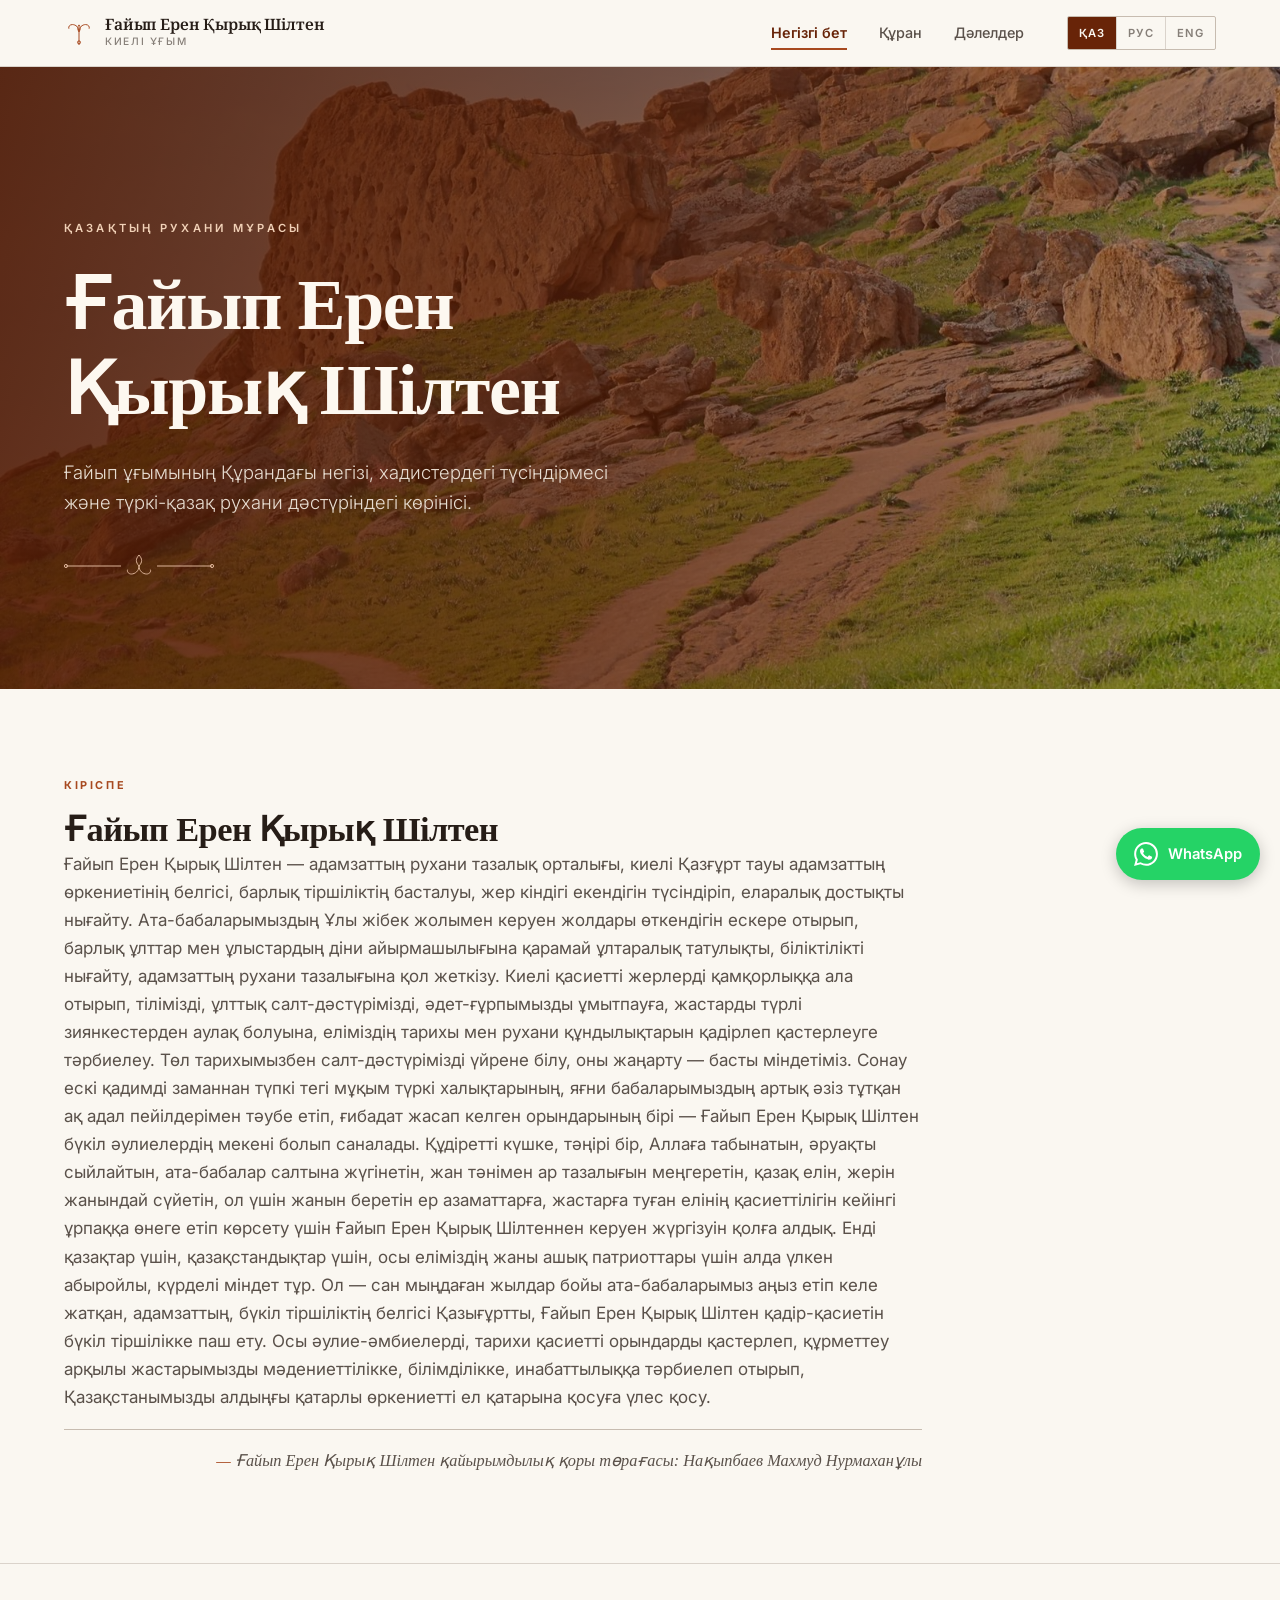
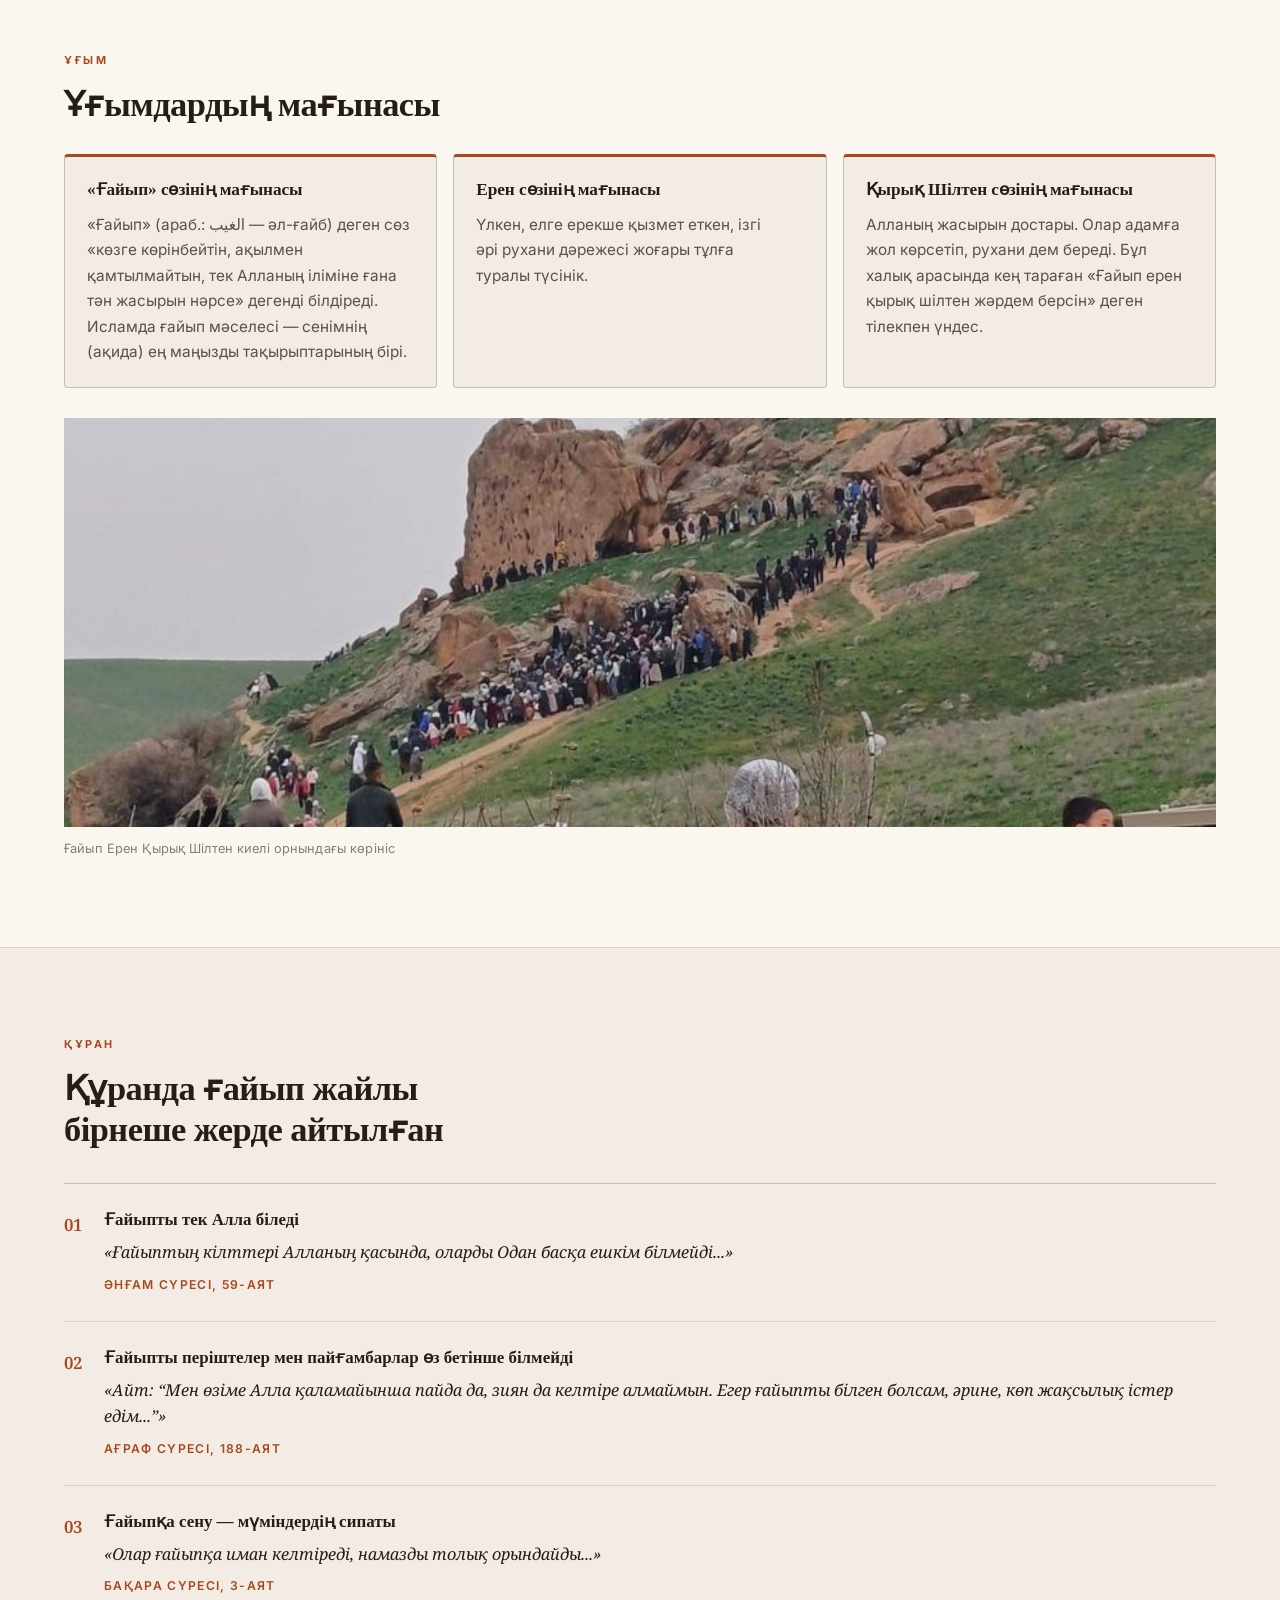
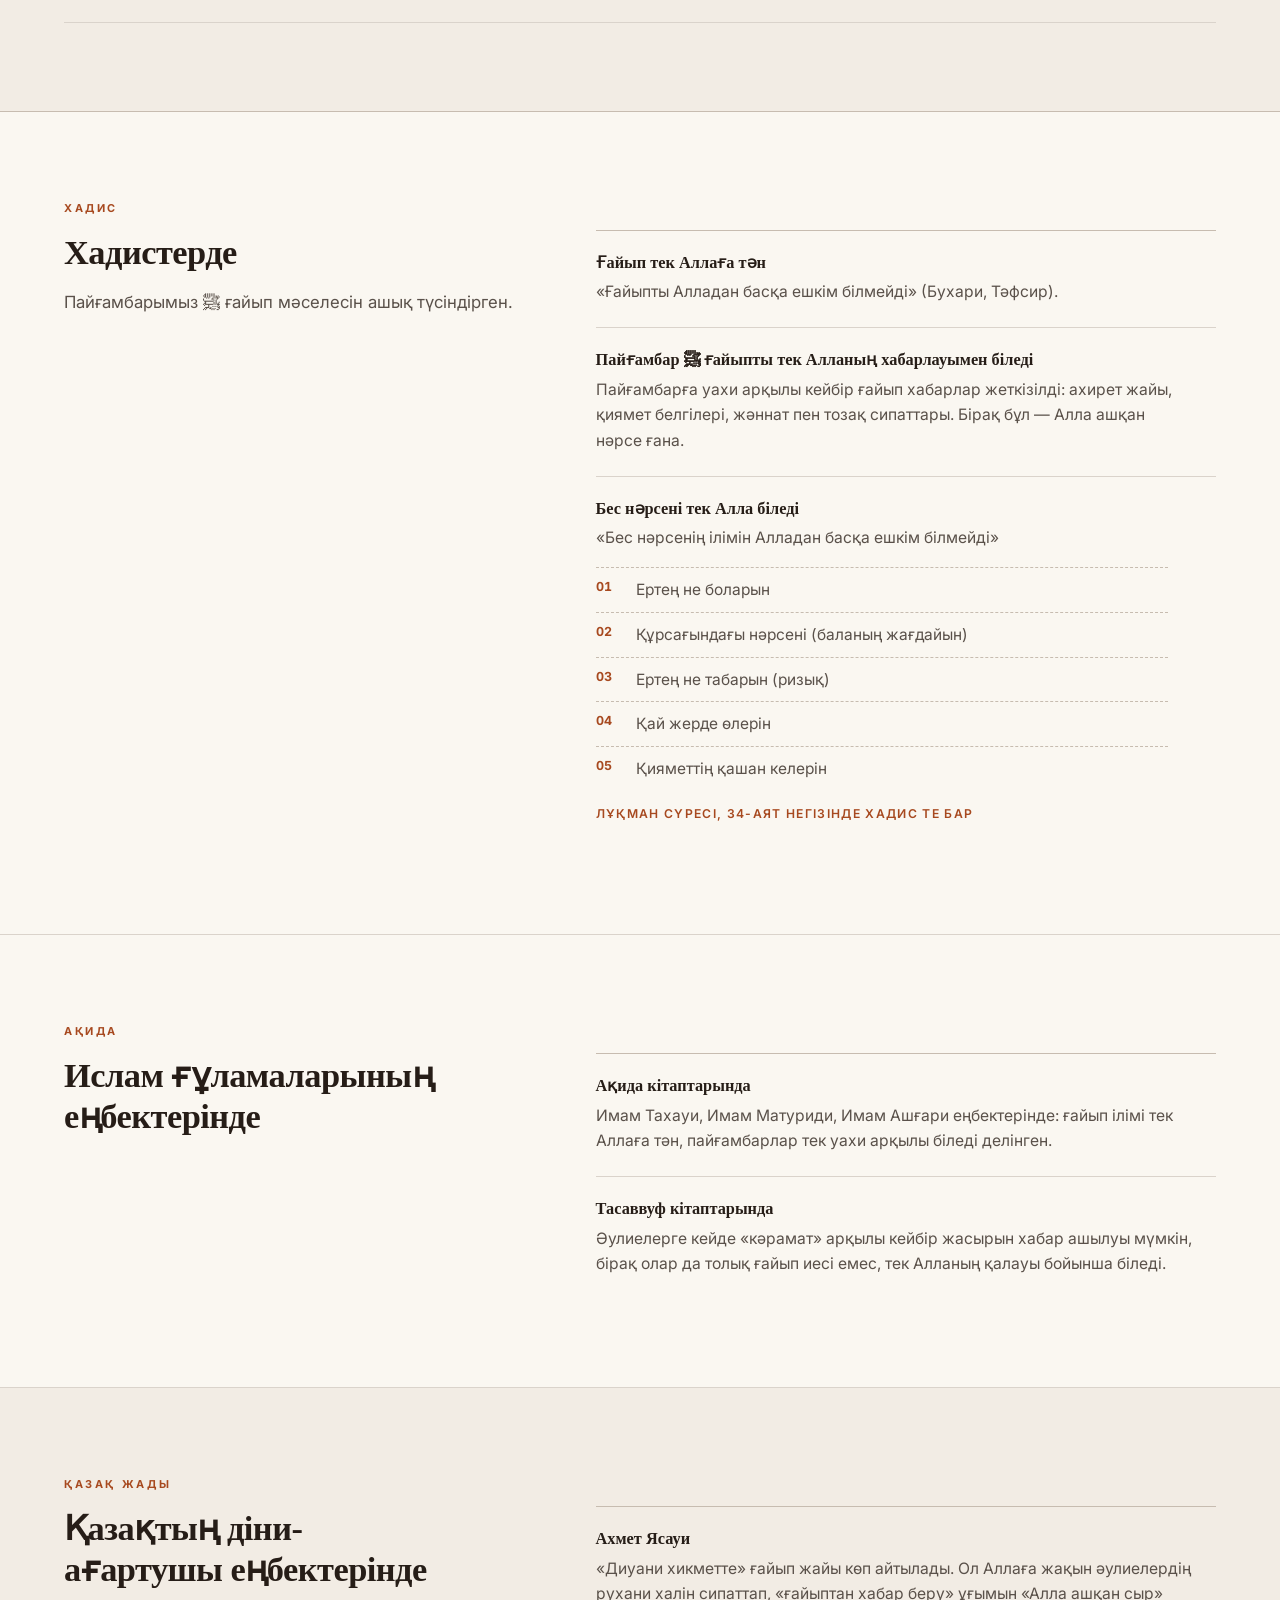
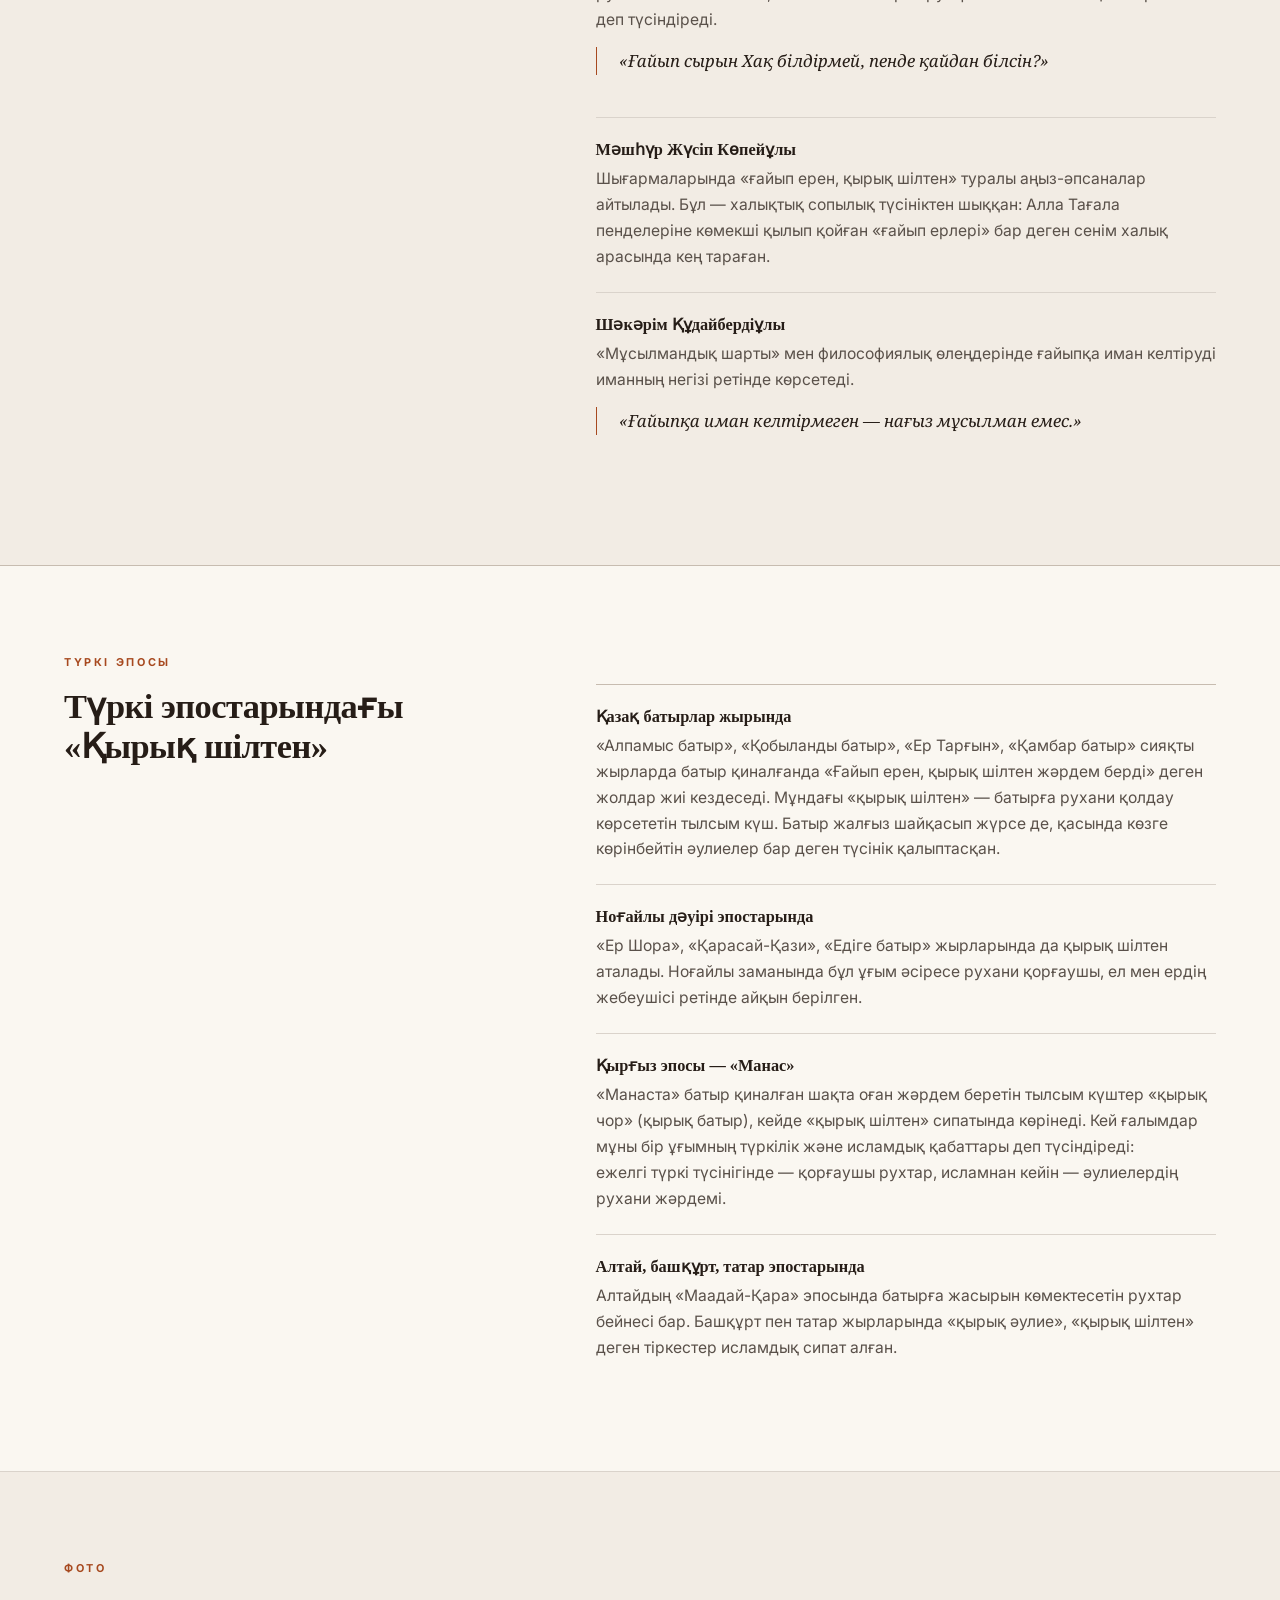
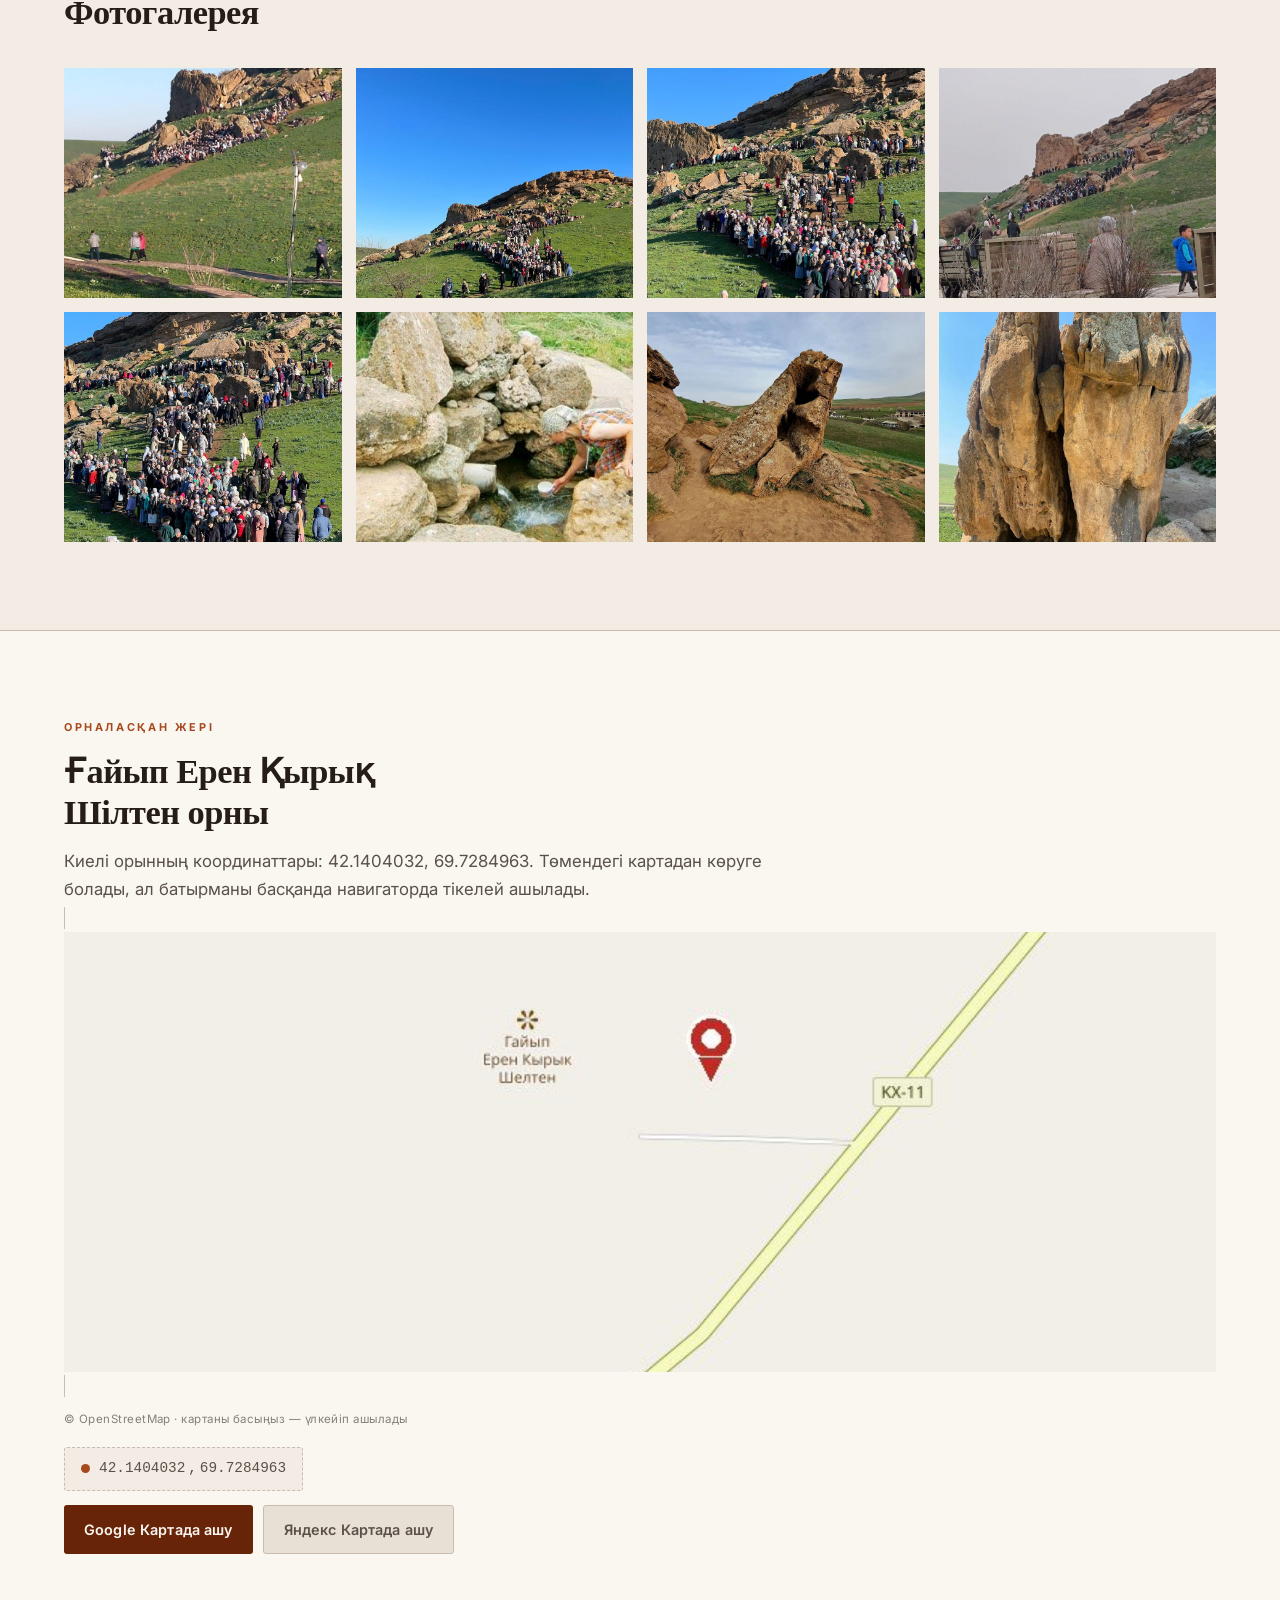
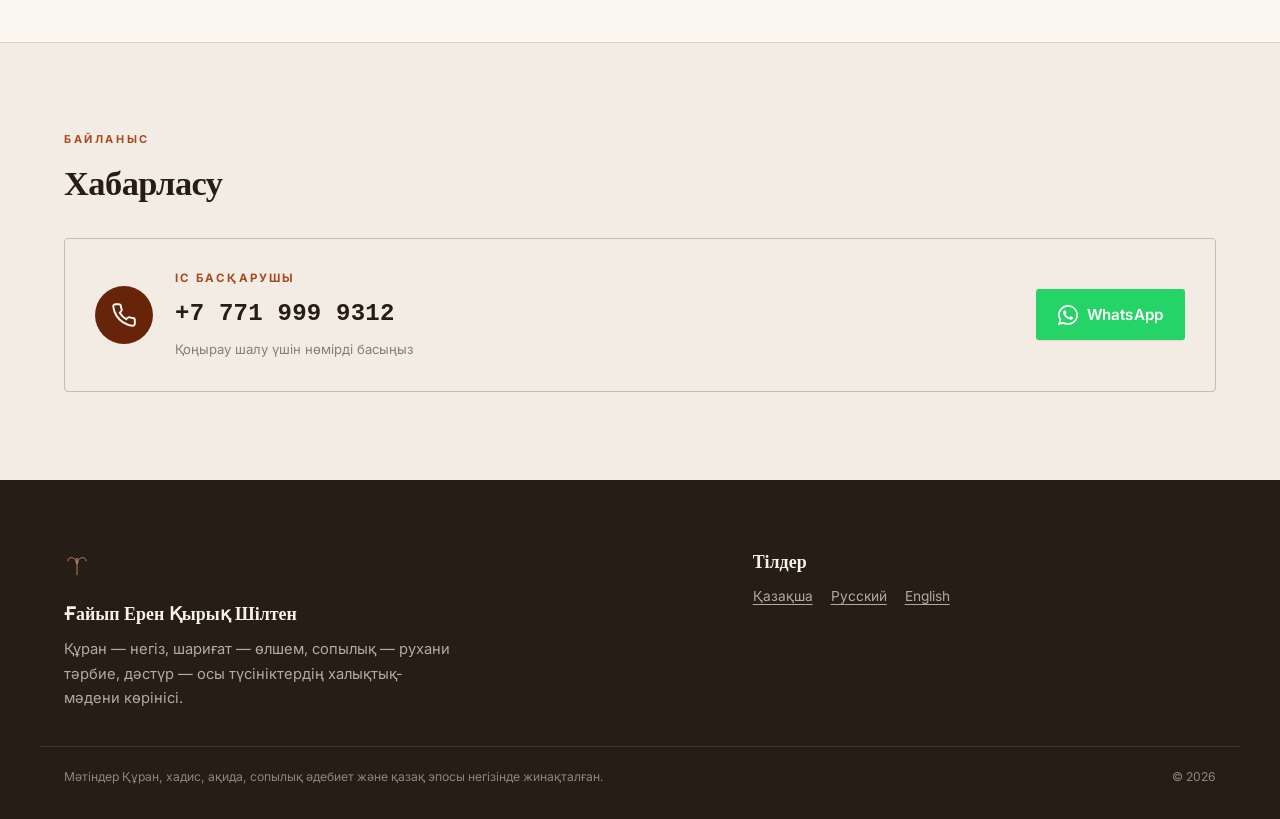
==== commit f3df2694: "Қырық Шілтен мәтіні: жасырын достары, адамға жол көрсетеді" ====
--- a/index.html
+++ b/index.html
@@ -41,7 +41,7 @@
 <link rel="preconnect" href="https://fonts.gstatic.com" crossorigin>
 <link href="https://fonts.googleapis.com/css2?family=Inter:wght@300;400;500;600;700&family=Noto+Serif:ital,wght@0,400;0,600;0,700;1,400;1,600&display=swap" rel="stylesheet">
 
-<link rel="stylesheet" href="style.css?v=4">
+<link rel="stylesheet" href="style.css?v=5">
 </head>
 <body>
 
@@ -157,6 +157,6 @@
   <button type="button" class="lb-nav lb-next" id="lbNext" aria-label="Келесі">›</button>
 </div>
 
-<script src="app.js?v=4" defer></script>
+<script src="app.js?v=5" defer></script>
 </body>
 </html>
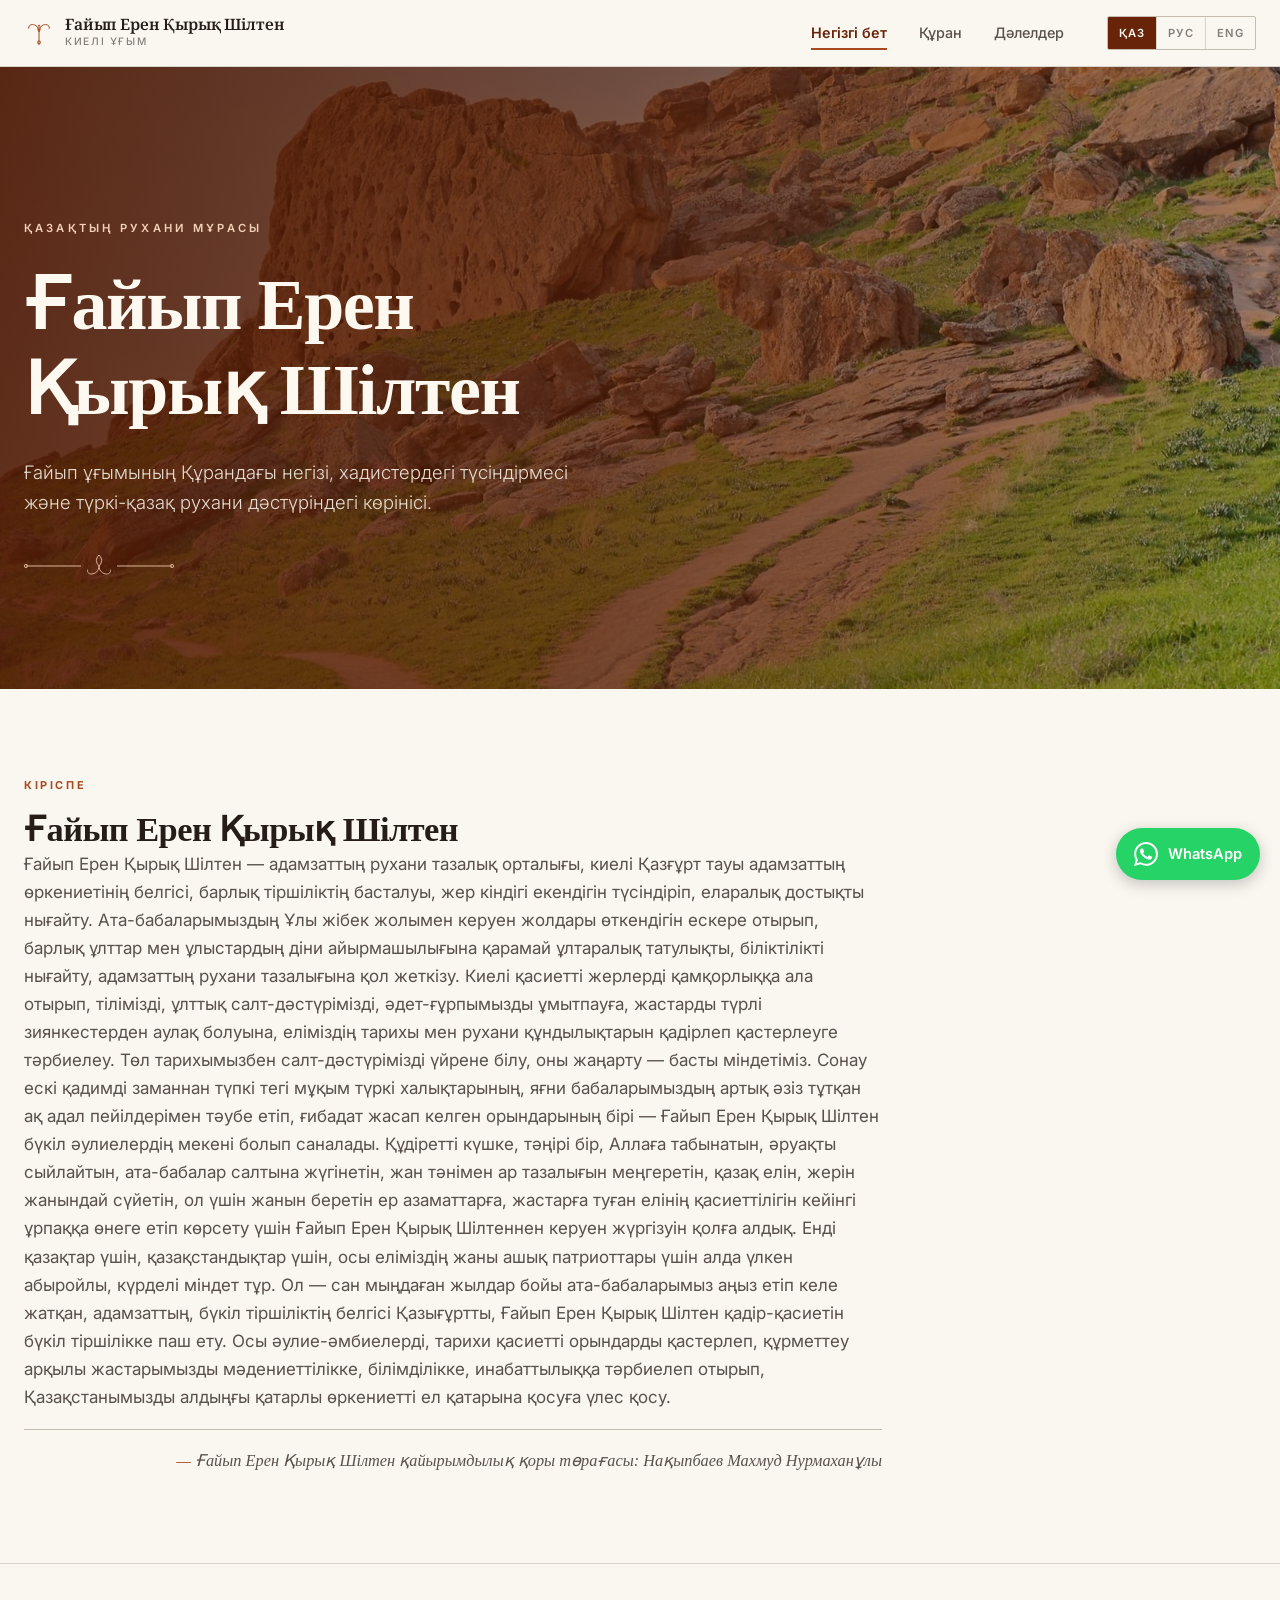
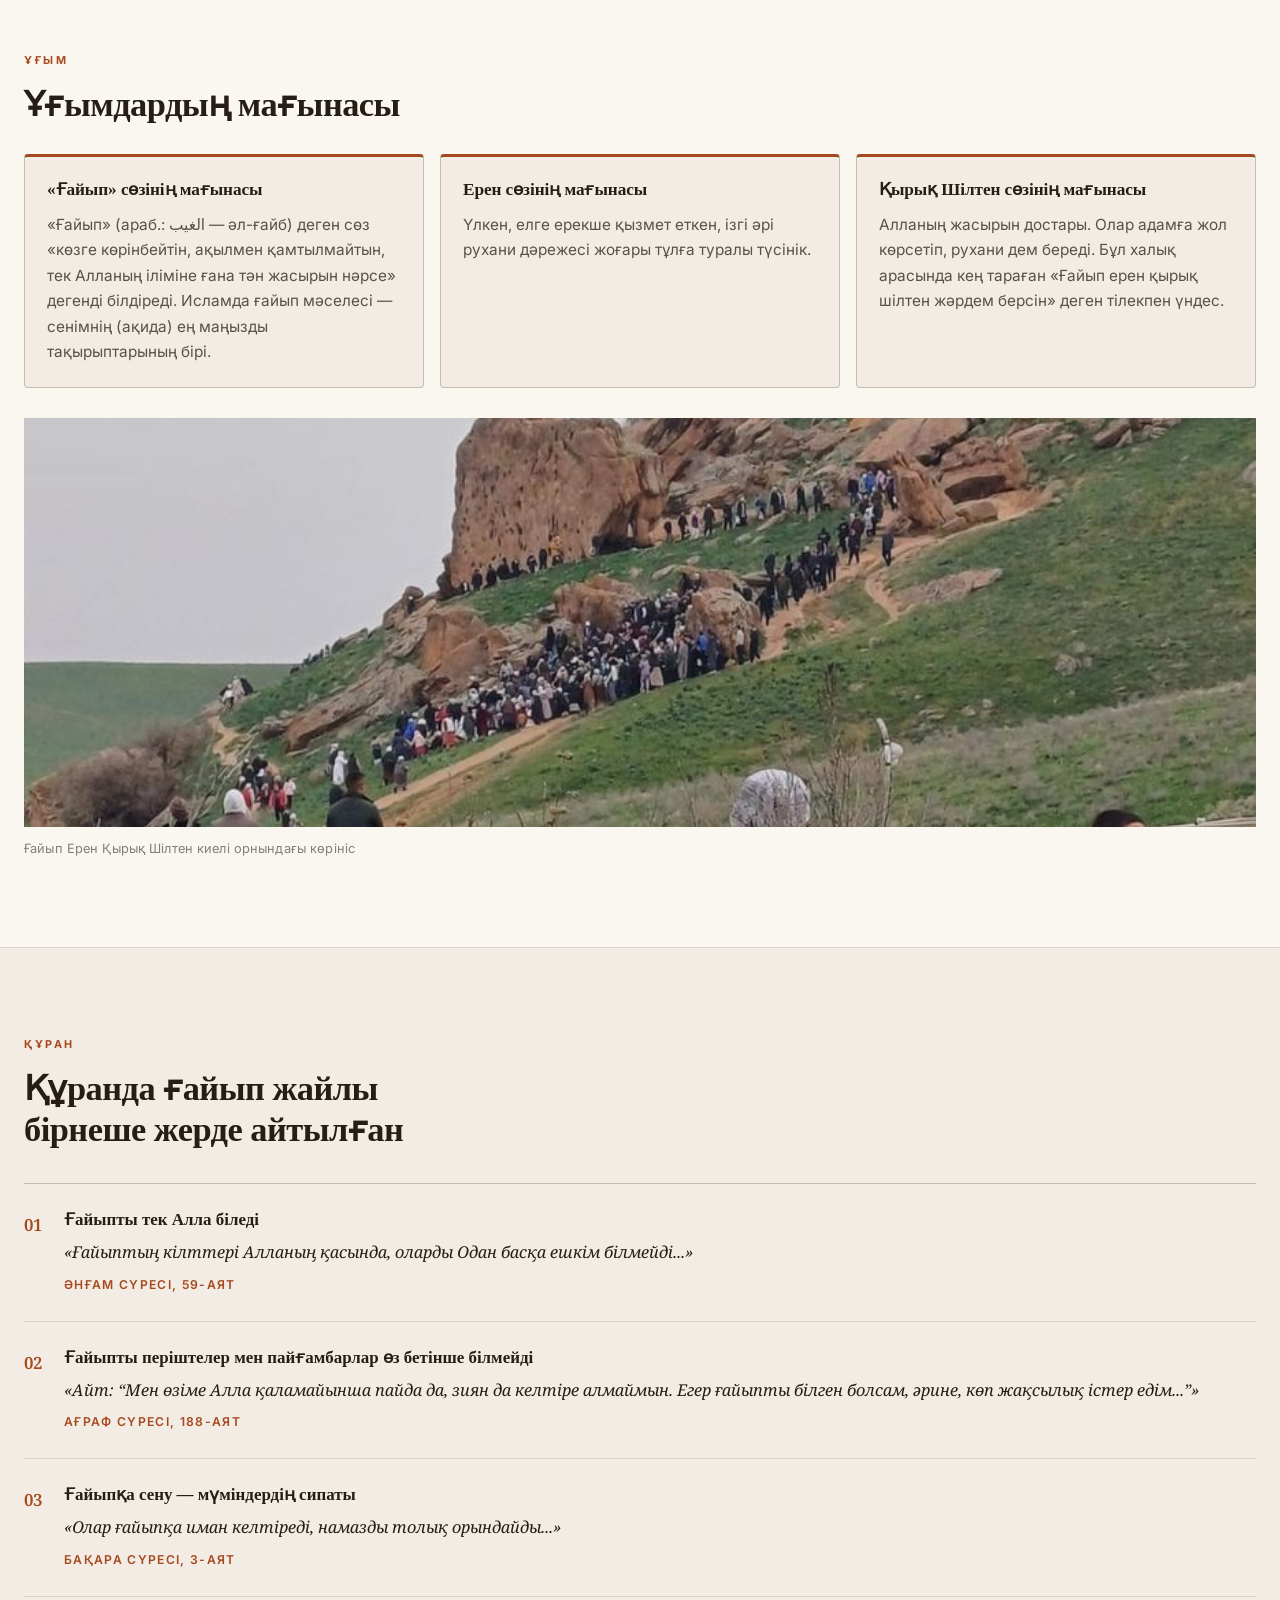
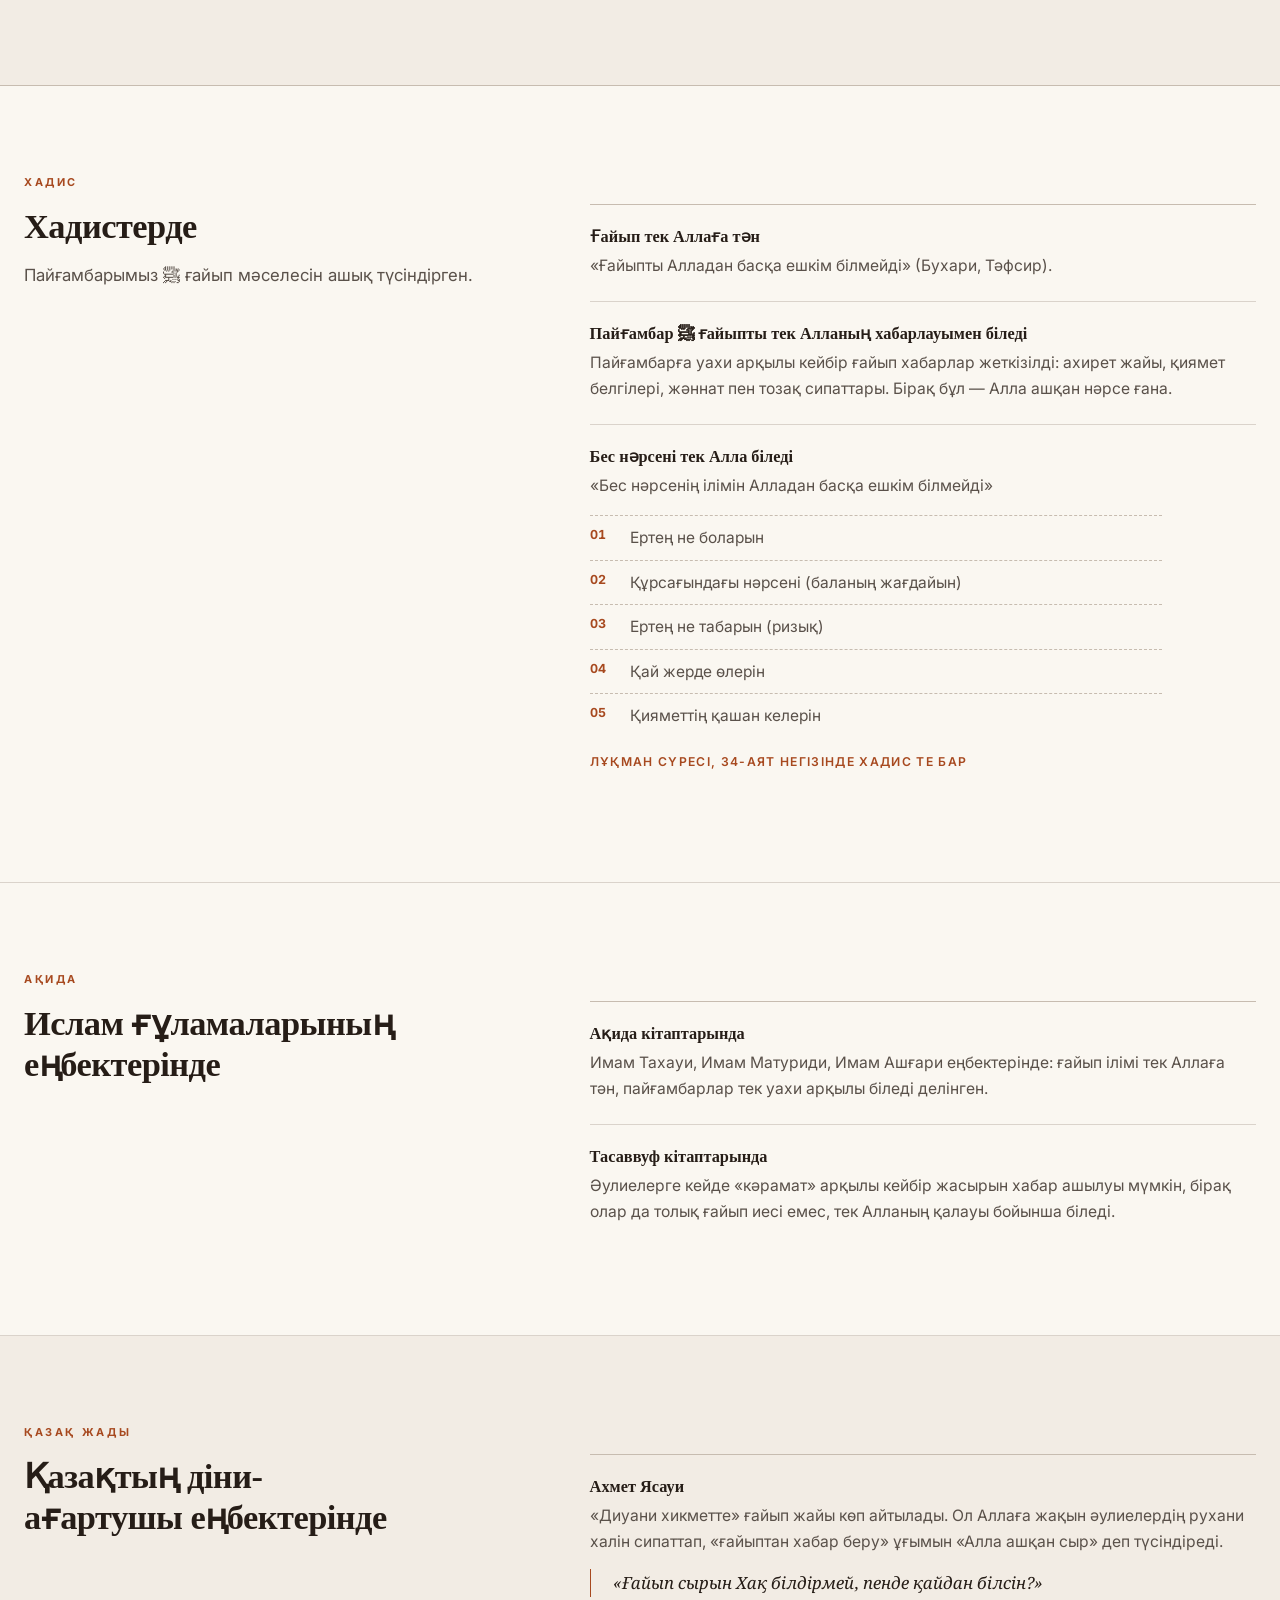
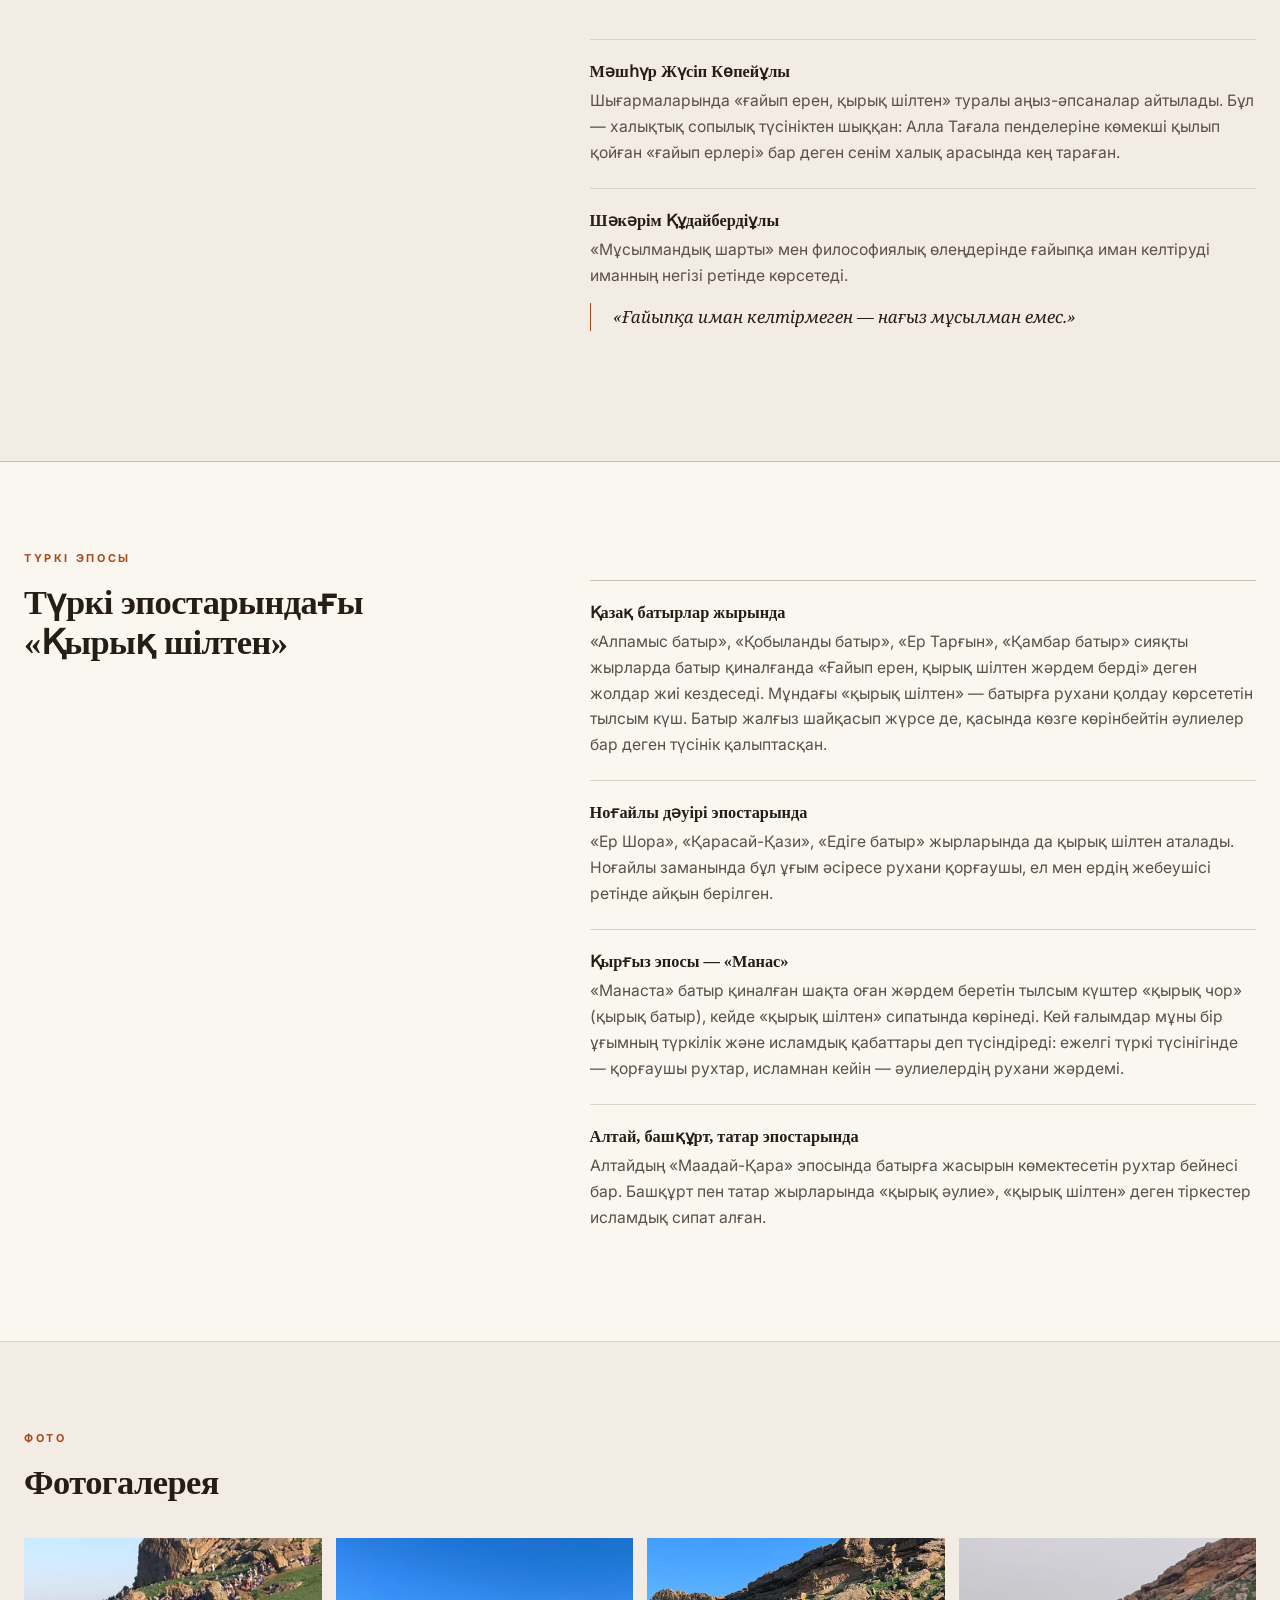
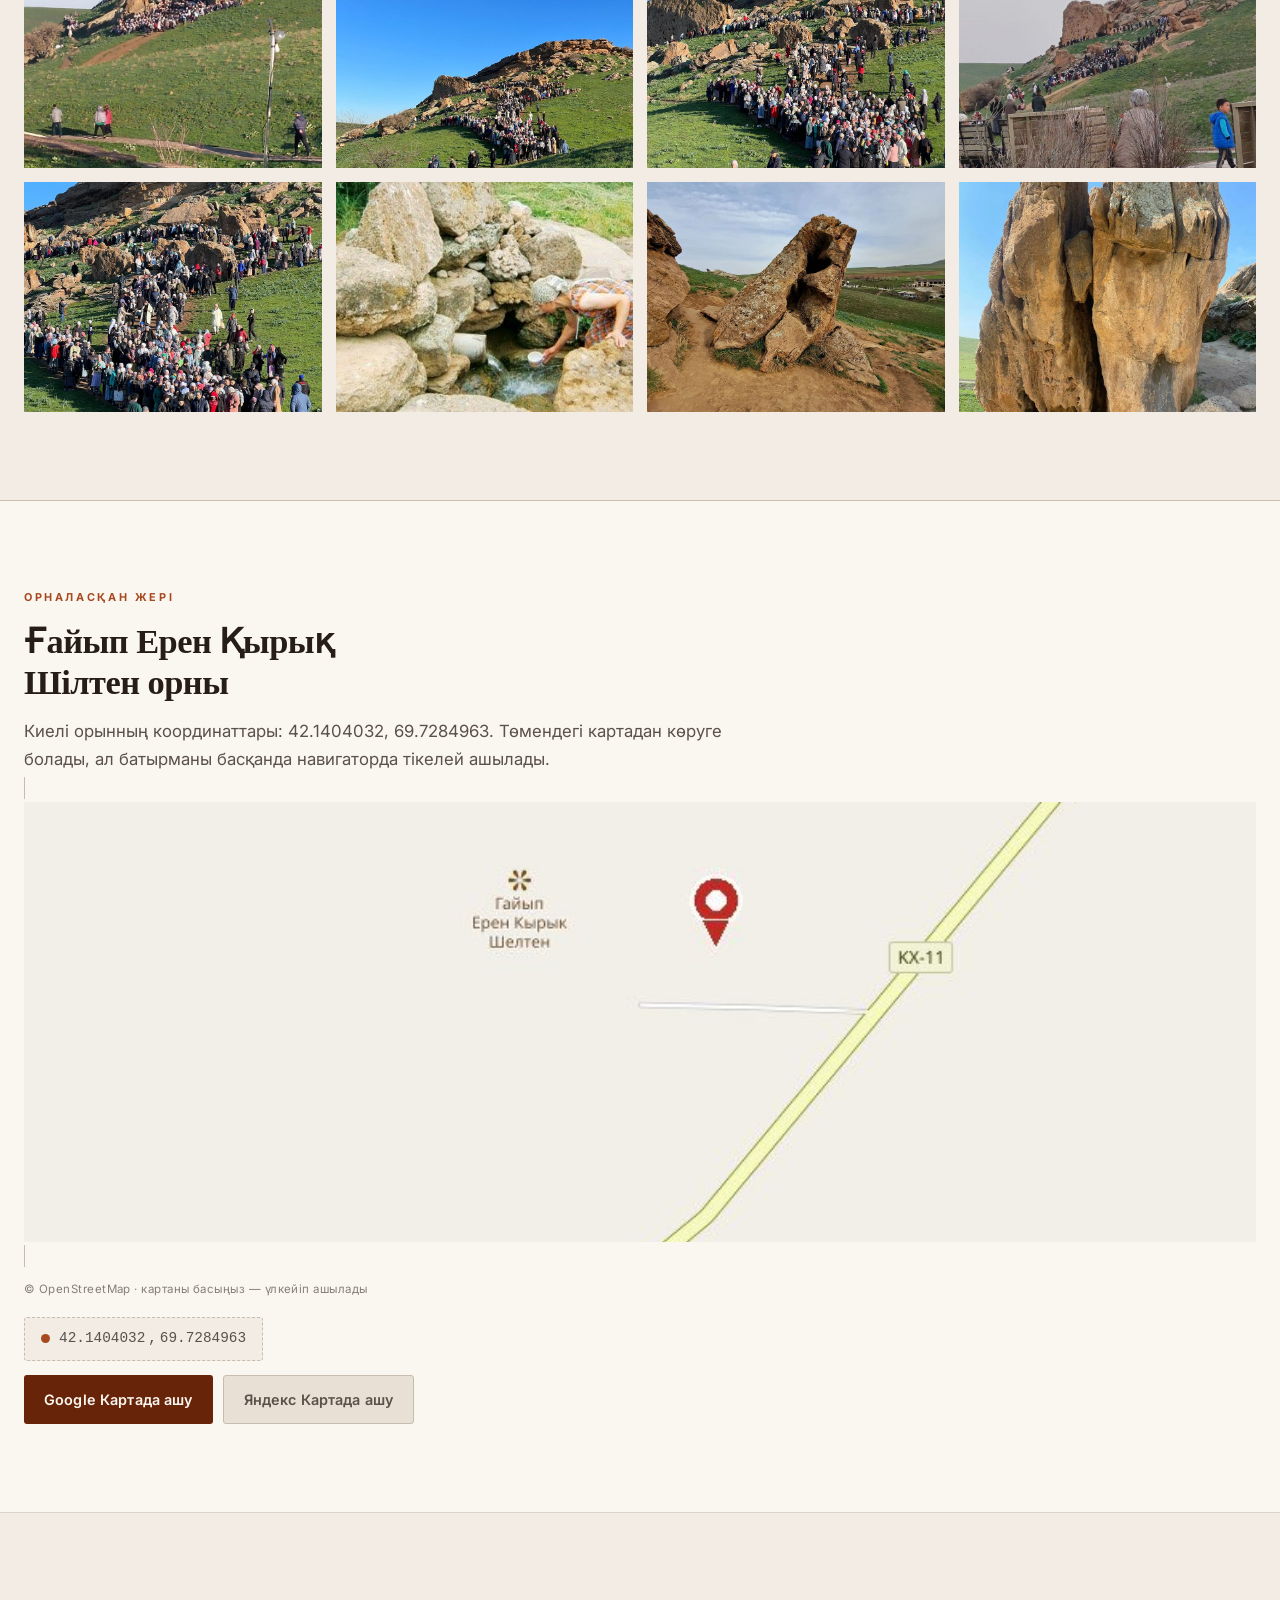
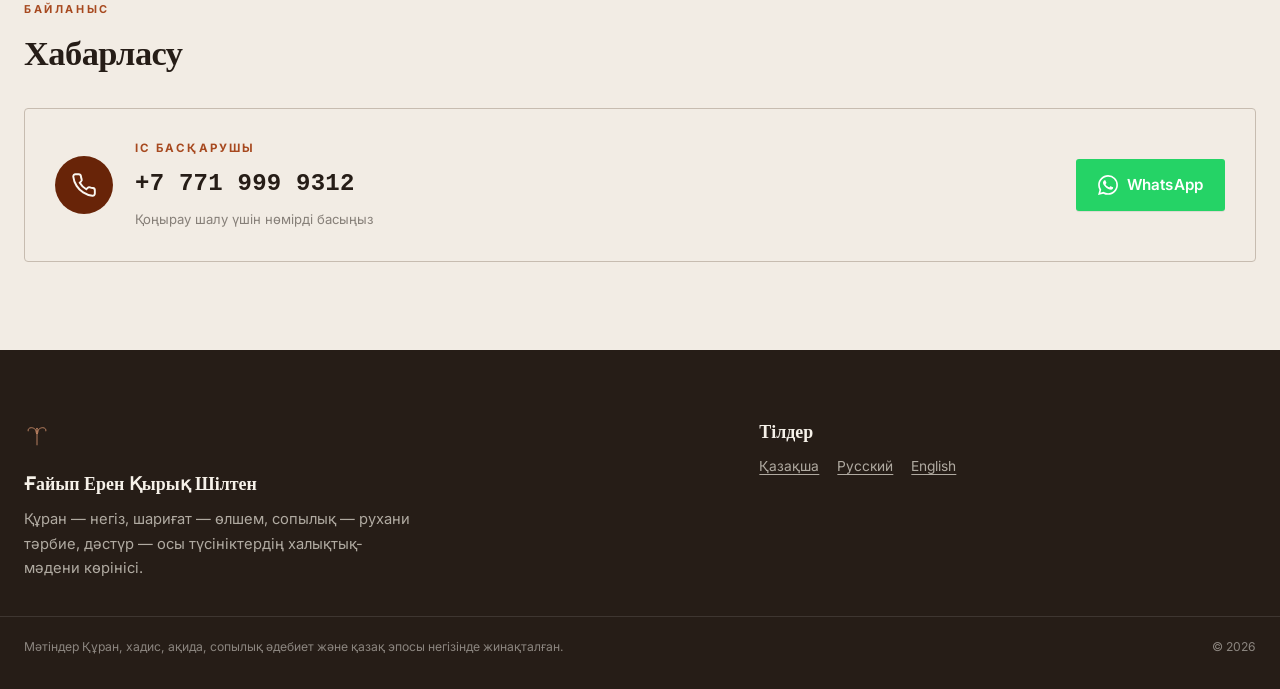
==== commit a77be053: "Мобильді responsive v3: 320–430px, safe-area, overflow fix - Барлық телефон ендері: 320, 360, 375, 3" ====
--- a/index.html
+++ b/index.html
@@ -2,13 +2,15 @@
 <html lang="kk">
 <head>
 <meta charset="UTF-8">
-<meta name="viewport" content="width=device-width, initial-scale=1.0, viewport-fit=cover">
+<meta name="viewport" content="width=device-width, initial-scale=1, viewport-fit=cover">
 <meta http-equiv="Cache-Control" content="no-cache, no-store, must-revalidate">
 <meta http-equiv="Pragma" content="no-cache">
 <meta http-equiv="Expires" content="0">
 <title>Ғайып Ерен Қырық Шілтен</title>
 <meta name="description" content="Ғайып ұғымының Құрандағы негізі, хадистердегі түсіндірмесі және түркі-қазақ рухани дәстүріндегі көрінісі. Үш тілде: қазақша, орысша, ағылшынша.">
 <meta name="theme-color" content="#5c3e30">
+<meta name="format-detection" content="telephone=yes">
+<meta name="color-scheme" content="light">
 <meta name="author" content="Ғайып Ерен Қырық Шілтен">
 
 <!-- Open Graph / WhatsApp preview -->
@@ -41,7 +43,7 @@
 <link rel="preconnect" href="https://fonts.gstatic.com" crossorigin>
 <link href="https://fonts.googleapis.com/css2?family=Inter:wght@300;400;500;600;700&family=Noto+Serif:ital,wght@0,400;0,600;0,700;1,400;1,600&display=swap" rel="stylesheet">
 
-<link rel="stylesheet" href="style.css?v=5">
+<link rel="stylesheet" href="style.css?v=7">
 </head>
 <body>
 
@@ -157,6 +159,6 @@
   <button type="button" class="lb-nav lb-next" id="lbNext" aria-label="Келесі">›</button>
 </div>
 
-<script src="app.js?v=5" defer></script>
+<script src="app.js?v=7" defer></script>
 </body>
 </html>
--- a/style.css
+++ b/style.css
@@ -15,7 +15,13 @@
   --measure:68ch;
 }
 *{margin:0;padding:0;box-sizing:border-box}
-html{-webkit-text-size-adjust:100%;scroll-behavior:smooth}
+html{
+  -webkit-text-size-adjust:100%;
+  text-size-adjust:100%;
+  scroll-behavior:smooth;
+  -webkit-overflow-scrolling:touch;
+  height:100%;
+}
 body{
   font-family:Inter,system-ui,-apple-system,'Segoe UI',sans-serif;
   font-size:17px;line-height:1.65;
@@ -26,7 +32,7 @@
   overflow-x:hidden;
   -webkit-tap-highlight-color:transparent;
 }
-img{display:block;max-width:100%}
+img{display:block;max-width:100%;height:auto}
 h1,h2,h3,h4{font-family:Georgia,'Times New Roman',serif;line-height:1.18;text-wrap:balance;font-weight:600}
 p{text-wrap:pretty}
 a{color:inherit}
@@ -429,31 +435,53 @@
 }
 .intro-author::before{content:'— ';color:var(--clay)}
 
-/* ============ MOBILE BOTTOM NAV ============ */
+
+/* overflow guards */
+*,*::before,*::after{min-width:0}
+h1,h2,h3,h4,p,li,blockquote,td,th,a,button,span,figcaption,.tr,.ar,.deck,.prose,.row p,.point blockquote{
+  overflow-wrap:anywhere;
+  word-wrap:break-word;
+}
+.shell,.topbar-in,.foot-in,.foot-b,.hero-in,.contact,.map-coords,.band{
+  max-width:100%;
+}
+
+/* =========================================================
+   MOBILE SYSTEM — bottom nav, lightbox, to-top, responsive
+   Breakpoints: 1040 / 860 / 640 / 430 / 390 / 375 / 320
+   ========================================================= */
+
+/* Bottom navigation (phone only via media) */
 .mobnav{
   position:fixed;left:0;right:0;bottom:0;z-index:80;
   display:none;
-  background:oklch(97.6% 0.008 80 / .97);
-  backdrop-filter:saturate(1.4) blur(12px);
-  -webkit-backdrop-filter:saturate(1.4) blur(12px);
+  background:oklch(97.6% 0.008 80 / .98);
+  backdrop-filter:saturate(1.4) blur(14px);
+  -webkit-backdrop-filter:saturate(1.4) blur(14px);
   border-top:1px solid var(--line-2);
-  box-shadow:0 -2px 14px rgba(0,0,0,.06);
+  box-shadow:0 -6px 24px rgba(0,0,0,.08);
 }
 .mobnav-in{
   max-width:600px;margin:0 auto;
   display:grid;grid-template-columns:repeat(3,1fr);gap:2px;
-  padding:6px 8px calc(6px + env(safe-area-inset-bottom));
+  padding:6px 6px calc(6px + env(safe-area-inset-bottom,0px));
 }
 .mobnav button{
-  font:inherit;font-size:.7rem;font-weight:600;letter-spacing:.02em;
+  font:inherit;font-size:.68rem;font-weight:600;letter-spacing:.01em;
   background:none;border:none;cursor:pointer;color:var(--ink-2);
-  padding:8px 4px 6px;border-radius:10px;
-  display:flex;flex-direction:column;align-items:center;gap:3px;
-  transition:color .3s var(--ease),background .3s var(--ease);
+  padding:8px 2px 6px;border-radius:12px;
+  display:flex;flex-direction:column;align-items:center;justify-content:center;gap:4px;
+  transition:color .25s var(--ease),background .25s var(--ease);
   -webkit-user-select:none;user-select:none;
-  min-height:48px;
-}
-.mobnav button svg{width:22px;height:22px}
+  min-height:52px;min-width:0;width:100%;
+  -webkit-tap-highlight-color:transparent;
+  touch-action:manipulation;
+}
+.mobnav button svg{width:22px;height:22px;flex-shrink:0}
+.mobnav button span{
+  max-width:100%;overflow:hidden;text-overflow:ellipsis;white-space:nowrap;
+  padding:0 2px;line-height:1.15;
+}
 .mobnav button:hover{background:var(--paper-2);color:var(--ink)}
 .mobnav button:active{background:var(--paper-3)}
 .mobnav button[aria-current="page"]{color:var(--clay-deep)}
@@ -461,198 +489,427 @@
   content:'';width:18px;height:2.5px;border-radius:2px;background:var(--clay);margin-top:1px
 }
 
-/* Back to top (mobile) */
+/* Back to top */
 .to-top{
-  position:fixed;left:14px;z-index:85;
-  bottom:calc(74px + env(safe-area-inset-bottom));
+  position:fixed;left:max(12px, env(safe-area-inset-left));
+  bottom:calc(78px + env(safe-area-inset-bottom,0px));
+  z-index:85;
   width:44px;height:44px;border-radius:50%;
-  border:1px solid var(--line-2);background:oklch(97.6% 0.008 80 / .95);
-  color:var(--clay-deep);display:none;align-items:center;justify-content:center;
-  box-shadow:0 2px 10px rgba(0,0,0,.1);cursor:pointer;
+  border:1px solid var(--line-2);
+  background:oklch(97.6% 0.008 80 / .96);
+  color:var(--clay-deep);
+  display:none;align-items:center;justify-content:center;
+  box-shadow:0 2px 12px rgba(0,0,0,.12);cursor:pointer;
   backdrop-filter:blur(8px);-webkit-backdrop-filter:blur(8px);
-  transition:opacity .3s var(--ease),transform .3s var(--ease);
   opacity:0;pointer-events:none;
+  transition:opacity .3s var(--ease),transform .2s var(--ease);
+  -webkit-tap-highlight-color:transparent;touch-action:manipulation;
 }
 .to-top svg{width:20px;height:20px}
 .to-top:active{transform:scale(.96)}
-@media (max-width:640px){
-  .to-top{display:flex}
-  .to-top.show{opacity:1;pointer-events:auto}
-}
-
-/* Lightbox for gallery */
+
+/* Lightbox */
 .lb{
   position:fixed;inset:0;z-index:200;display:none;
-  background:rgba(20,12,8,.92);align-items:center;justify-content:center;
-  padding:env(safe-area-inset-top) 16px env(safe-area-inset-bottom);
+  background:rgba(20,12,8,.94);
+  align-items:center;justify-content:center;
+  padding:env(safe-area-inset-top,0px) 12px env(safe-area-inset-bottom,0px);
   touch-action:none;
 }
 .lb.on{display:flex !important}
 .lb img{
-  max-width:100%;max-height:min(88vh,900px);width:auto;height:auto;
-  object-fit:contain;border-radius:4px;box-shadow:0 8px 40px rgba(0,0,0,.45);
-}
-.lb-close{
-  position:absolute;top:calc(10px + env(safe-area-inset-top));right:12px;
-  width:44px;height:44px;border-radius:50%;border:none;
-  background:rgba(255,255,255,.12);color:#fff;font-size:1.4rem;cursor:pointer;
+  max-width:100%;max-height:min(86vh,900px);width:auto;height:auto;
+  object-fit:contain;border-radius:6px;box-shadow:0 8px 40px rgba(0,0,0,.5);
+}
+.lb-close,.lb-nav{
+  position:absolute;width:44px;height:44px;border-radius:50%;border:none;
+  background:rgba(255,255,255,.14);color:#fff;cursor:pointer;
   display:flex;align-items:center;justify-content:center;
-}
-.lb-nav{
-  position:absolute;top:50%;transform:translateY(-50%);
-  width:44px;height:44px;border-radius:50%;border:none;
-  background:rgba(255,255,255,.12);color:#fff;font-size:1.5rem;cursor:pointer;
-  display:flex;align-items:center;justify-content:center;
-}
-.lb-prev{left:8px}
-.lb-next{right:8px}
-.lb-close:active,.lb-nav:active{background:rgba(255,255,255,.22)}
-
-/* Gallery figures clickable */
+  -webkit-tap-highlight-color:transparent;touch-action:manipulation;
+  font-size:1.35rem;line-height:1;
+}
+.lb-close{top:calc(10px + env(safe-area-inset-top,0px));right:max(10px, env(safe-area-inset-right,0px))}
+.lb-nav{top:50%;transform:translateY(-50%)}
+.lb-prev{left:max(6px, env(safe-area-inset-left,0px))}
+.lb-next{right:max(6px, env(safe-area-inset-right,0px))}
+.lb-close:active,.lb-nav:active{background:rgba(255,255,255,.28)}
 .gallery figure.shot{cursor:zoom-in}
 .gallery figure.shot img{pointer-events:none}
 
-/* Touch optimization */
+/* Touch targets */
 @media (pointer:coarse){
-  .map-actions a,.wa-btn,.foot-wa{padding:15px 22px;font-size:.95rem}
-  .pagenav button{padding:10px 13px}
+  .map-actions a,.wa-btn,.foot-wa{padding:15px 20px;font-size:.95rem;min-height:48px}
+  .pagenav button{padding:10px 14px;min-height:44px}
   .langs button{padding:9px 12px;min-height:40px}
-  .mobnav button{min-height:52px;padding:10px 4px 8px}
+  .mobnav button{min-height:54px}
   a,button{touch-action:manipulation}
 }
 
-/* ============ RESPONSIVE ============ */
+/* Tablet / narrow desktop */
 @media (max-width:1040px){
   .ev{grid-template-columns:1fr}
   .toc{display:none}
-  .toc-mob{display:block;margin-bottom:36px;border:1px solid var(--line-2);border-radius:3px;background:var(--paper-2)}
-  .toc-mob summary{padding:14px 18px;cursor:pointer;font-size:.82rem;letter-spacing:.14em;text-transform:uppercase;font-weight:700;color:var(--ink-2)}
-  .toc-mob ol{list-style:none;counter-reset:t;padding:0 18px 14px}
+  .toc-mob{
+    display:block;margin-bottom:28px;
+    border:1px solid var(--line-2);border-radius:10px;background:var(--paper-2);
+    overflow:hidden;
+  }
+  .toc-mob summary{
+    padding:14px 16px;cursor:pointer;min-height:48px;
+    font-size:.78rem;letter-spacing:.12em;text-transform:uppercase;font-weight:700;color:var(--ink-2);
+    display:flex;align-items:center;
+    list-style:none;
+  }
+  .toc-mob summary::-webkit-details-marker{display:none}
+  .toc-mob ol{list-style:none;counter-reset:t;padding:0 14px 12px;margin:0}
   .toc-mob li{counter-increment:t}
-  .toc-mob a{display:block;padding:8px 0 8px 26px;position:relative;font-size:.9rem;color:var(--ink-2);text-decoration:none;border-top:1px solid var(--line)}
-  .toc-mob a::before{content:counter(t,decimal-leading-zero);position:absolute;left:0;font-size:.68rem;font-weight:700;color:var(--clay)}
+  .toc-mob a{
+    display:flex;align-items:center;min-height:44px;
+    padding:10px 8px 10px 28px;position:relative;
+    font-size:.92rem;color:var(--ink-2);text-decoration:none;
+    border-top:1px solid var(--line);
+  }
+  .toc-mob a::before{
+    content:counter(t,decimal-leading-zero);position:absolute;left:0;
+    font-size:.68rem;font-weight:700;color:var(--clay);
+  }
 }
 
 @media (max-width:860px){
   .split{grid-template-columns:1fr}
-  .foot-in{grid-template-columns:1fr}
+  .foot-in,.foot-extra{grid-template-columns:1fr}
   .strip{grid-template-columns:1fr 1fr}
   .strip figure.shot:last-child{grid-column:span 2}
   .gallery{grid-template-columns:repeat(2,1fr);gap:10px}
   .gallery figure.shot{height:clamp(140px,28vw,200px)}
   .meaning-grid{grid-template-columns:1fr}
   .contact{gap:16px}
-  .foot-extra{grid-template-columns:1fr}
-}
-
-/* ===== PHONE LAYOUT ===== */
+  .shell,.hero-in,.foot-in,.topbar-in{padding-left:20px;padding-right:20px}
+}
+
+/* ========== PHONE ≤640px (covers 430,414,390,375,320) ========== */
 @media (max-width:640px){
-  body{font-size:16px}
-
+  html,body{overflow-x:hidden;max-width:100%}
+  body{font-size:16px;line-height:1.6}
+
+  /* Topbar */
+  .topbar{
+    background:oklch(97.6% 0.008 80 / .98);
+    padding-top:env(safe-area-inset-top,0px);
+  }
   .topbar-in{
-    flex-wrap:nowrap;gap:10px;padding:10px 14px;
-    align-items:center;
-  }
-  .pagenav{display:none}
+    flex-wrap:nowrap;align-items:center;gap:8px;
+    padding:10px max(12px, env(safe-area-inset-right,0px)) 10px max(12px, env(safe-area-inset-left,0px));
+    min-height:52px;max-width:100%;
+  }
+  .pagenav{display:none !important}
   .langs{margin-left:auto;flex-shrink:0}
-  .langs button{padding:8px 10px;font-size:.68rem}
-  .mark{gap:8px;min-width:0;flex:1}
-  .mark svg{width:26px;height:26px;flex-shrink:0}
+  .langs button{
+    padding:8px 9px;font-size:.65rem;letter-spacing:.06em;min-height:40px;min-width:40px;
+  }
+  .mark{
+    gap:8px;min-width:0;flex:1 1 auto;max-width:calc(100% - 120px);
+  }
+  .mark svg{width:24px;height:24px;flex-shrink:0}
   .mark b{
-    font-size:.82rem;line-height:1.2;
+    font-size:clamp(.72rem, 3.6vw, .88rem);
+    line-height:1.2;
     white-space:nowrap;overflow:hidden;text-overflow:ellipsis;
+    max-width:100%;display:block;
+  }
+  .mark > span{min-width:0;overflow:hidden}
+  .mark > span > span{display:none} /* subtitle off on phone */
+
+  /* Bottom nav on */
+  .mobnav{display:block}
+  .to-top{display:flex}
+  .to-top.show{opacity:1;pointer-events:auto}
+
+  /* Content clearance for bottom UI */
+  main{
+    padding-bottom:calc(96px + env(safe-area-inset-bottom,0px));
     max-width:100%;
   }
-  .mark > span > span{font-size:.58rem;letter-spacing:.12em}
-
-  .mobnav{display:block}
-
-  main{padding-bottom:calc(88px + env(safe-area-inset-bottom))}
-  footer{padding-bottom:calc(96px + env(safe-area-inset-bottom))}
-
-  .hero-in{padding:clamp(56px,18vw,96px) 18px clamp(40px,12vw,64px)}
-  .hero h1{font-size:clamp(1.85rem,9vw,2.6rem);max-width:14ch}
-  .hero-eyebrow{font-size:.64rem;letter-spacing:.2em;margin-bottom:16px}
-  .hero-lead{margin-top:16px;font-size:1rem;line-height:1.55}
-  .hero-orn{margin-top:28px;width:120px}
-
-  .shell,.hero-in,.foot-in,.foot-b,.band.tint .shell{padding-left:16px;padding-right:16px}
-  .band{padding:clamp(36px,10vw,56px) 0}
-  .h2{font-size:clamp(1.35rem,6.5vw,1.75rem);max-width:20ch}
-  .eyebrow{font-size:.64rem;letter-spacing:.18em;margin-bottom:10px}
-  .deck{font-size:1rem;margin-top:12px}
-
-  .meaning-grid{gap:12px;margin-top:22px}
-  .meaning-card{padding:18px}
-
-  .point{grid-template-columns:1fr;gap:8px;padding:20px 0}
-  .point-n{color:var(--clay);font-size:.8rem;letter-spacing:.1em}
-  .point h4{font-size:1.02rem}
-  .rows{margin-top:22px}
-  .row{padding:18px 0}
-
-  .ayat{grid-template-columns:1fr;gap:10px;padding:22px 0}
+  footer{
+    padding-bottom:calc(110px + env(safe-area-inset-bottom,0px));
+    max-width:100%;
+  }
+
+  /* Horizontal padding with safe areas */
+  .shell,
+  .hero-in,
+  .foot-in,
+  .foot-b,
+  .band.tint .shell{
+    padding-left:max(14px, env(safe-area-inset-left,0px));
+    padding-right:max(14px, env(safe-area-inset-right,0px));
+    box-sizing:border-box;
+    width:100%;
+    max-width:100%;
+  }
+
+  /* Hero */
+  .hero{min-height:min(52vh, 380px);max-width:100%}
+  .hero-img,.hero-img img{max-width:100%}
+  .hero-img img{object-position:center 42%}
+  .hero-in{
+    padding-top:clamp(48px,16vw,88px);
+    padding-bottom:clamp(36px,11vw,60px);
+  }
+  .hero h1{
+    font-size:clamp(1.65rem, 8.2vw, 2.35rem);
+    max-width:100%;
+    letter-spacing:-.02em;
+    line-height:1.15;
+  }
+  .hero-eyebrow{
+    font-size:.62rem;letter-spacing:.16em;margin-bottom:14px;
+    max-width:100%;
+  }
+  .hero-lead{
+    margin-top:14px;font-size:clamp(.95rem, 3.8vw, 1.05rem);
+    line-height:1.55;max-width:100%;
+  }
+  .hero-orn{margin-top:24px;width:min(120px, 40vw);max-width:100%}
+
+  /* Sections */
+  .band{padding:clamp(28px,8vw,48px) 0;max-width:100%}
+  .h2{
+    font-size:clamp(1.25rem, 5.8vw, 1.7rem);
+    max-width:100%;
+    line-height:1.22;
+  }
+  .eyebrow{font-size:.62rem;letter-spacing:.14em;margin-bottom:10px}
+  .deck{font-size:.98rem;margin-top:12px;max-width:100%;line-height:1.55}
+  .prose,.prose p{max-width:100%}
+  .prose p{font-size:1rem;line-height:1.62}
+
+  /* Meaning cards */
+  .meaning-grid{gap:12px;margin-top:20px;grid-template-columns:1fr}
+  .meaning-card{padding:16px;border-radius:10px;max-width:100%}
+  .meaning-card h3{font-size:1.02rem;line-height:1.3}
+  .meaning-card p{font-size:.95rem;line-height:1.6}
+
+  /* Points / rows */
+  .point{grid-template-columns:1fr;gap:6px;padding:18px 0}
+  .point-n{font-size:.78rem;letter-spacing:.08em}
+  .point h4{font-size:1rem;line-height:1.3}
+  .point blockquote{font-size:.98rem;line-height:1.55}
+  .rows{margin-top:18px;max-width:100%}
+  .row{padding:16px 0}
+  .row h4{font-size:1rem}
+  .row p{font-size:.95rem;line-height:1.55}
+  .five{max-width:100%}
+  .five li{font-size:.95rem;padding-left:36px}
+
+  /* Figures / gallery */
+  .stack figure.shot{
+    height:clamp(180px,52vw,300px);
+    border-radius:8px;max-width:100%;
+  }
+  .gallery{
+    grid-template-columns:repeat(2,minmax(0,1fr));
+    gap:8px;margin-top:20px;max-width:100%;
+  }
+  .gallery figure.shot{
+    height:clamp(112px,38vw,170px);
+    border-radius:8px;max-width:100%;
+  }
+  figure.shot, figure.shot img{max-width:100%}
+  .strip{grid-template-columns:1fr}
+  .strip figure.shot:last-child{grid-column:auto}
+
+  /* Quran */
+  .qgroup{margin-top:clamp(28px,8vw,48px);max-width:100%}
+  .qgroup-h{
+    flex-wrap:wrap;gap:6px 10px;
+    position:sticky;top:calc(52px + env(safe-area-inset-top,0px));
+    z-index:5;background:var(--paper);padding-top:6px;
+  }
+  .qgroup-h b{font-size:1.08rem}
+  .qgroup-h span{font-size:.7rem;margin-left:0}
+  .ayat{
+    grid-template-columns:1fr;gap:8px;padding:18px 0;
+    max-width:100%;
+  }
   .ayat-n{padding-top:0}
-  .ar{padding:14px 14px;font-size:clamp(1.2rem,5.2vw,1.45rem);line-height:1.95}
-  .qgroup-h{flex-wrap:wrap;gap:8px 12px}
-  .qgroup-h b{font-size:1.12rem}
-
-  .ev-sec{scroll-margin-top:calc(72px + env(safe-area-inset-top))}
-  .ev-sec>h2{font-size:clamp(1.2rem,5.5vw,1.5rem)}
-  .poem{padding:16px}
-  .poem pre{font-size:.95rem;line-height:1.85}
-  .chain{padding:16px;font-size:.95rem}
-  .toc-mob summary{min-height:48px;display:flex;align-items:center}
-
-  .gallery{grid-template-columns:repeat(2,1fr);gap:8px;margin-top:24px}
-  .gallery figure.shot{height:clamp(130px,42vw,190px);border-radius:4px}
-  .stack figure.shot{height:clamp(200px,55vw,320px);border-radius:4px}
-
-  .map-wrap img{height:clamp(200px,52vw,280px)}
-  .map-coords{width:100%;max-width:100%;font-size:.82rem;padding:10px 12px;word-break:break-all}
-  .map-actions{flex-direction:column}
-  .map-actions a{width:100%;justify-content:center;min-height:48px}
-
-  .contact{flex-direction:column;align-items:flex-start;gap:14px;padding:18px}
+  .ar{
+    padding:12px 12px;
+    font-size:clamp(1.12rem, 4.8vw, 1.4rem);
+    line-height:1.95;
+    max-width:100%;
+    overflow-x:auto;
+    -webkit-overflow-scrolling:touch;
+  }
+  .ayat .tr{font-size:.96rem;line-height:1.55;max-width:100%}
+  .ayat-ref{font-size:.68rem;margin-bottom:10px}
+
+  /* Evidence */
+  .ev{padding-top:24px;max-width:100%}
+  .ev-sec{scroll-margin-top:calc(72px + env(safe-area-inset-top,0px));max-width:100%}
+  .ev-sec>h2{font-size:clamp(1.15rem,5.2vw,1.45rem);line-height:1.25}
+  .ev-sec p,.ev-sec ul li{font-size:.95rem;line-height:1.55}
+  .poem{padding:14px;max-width:100%}
+  .poem pre{font-size:.92rem;line-height:1.8;white-space:pre-wrap;word-break:break-word}
+  .chain{padding:14px;font-size:.95rem;line-height:1.7}
+  blockquote.q{font-size:.98rem;padding-left:14px}
+  .term{padding:14px}
+  .toc-mob summary{min-height:52px}
+
+  /* Map */
+  .map-wrap{max-width:100%;border-radius:8px}
+  .map-wrap img{height:clamp(180px,48vw,260px);max-width:100%}
+  .map-coords{
+    width:100%;max-width:100%;box-sizing:border-box;
+    font-size:clamp(.72rem, 3.2vw, .85rem);
+    padding:10px 12px;word-break:break-all;
+  }
+  .map-actions{flex-direction:column;width:100%}
+  .map-actions a{
+    width:100%;justify-content:center;min-height:48px;
+    border-radius:10px;box-sizing:border-box;
+  }
+
+  /* Contact */
+  .contact{
+    flex-direction:column;align-items:stretch;gap:14px;
+    padding:16px;border-radius:12px;max-width:100%;
+    box-sizing:border-box;
+  }
   .contact-actions{margin-left:0;width:100%}
-  .wa-btn{width:100%;justify-content:center;min-height:48px}
-  .contact-phone{font-size:1.25rem;min-height:44px}
-
+  .wa-btn{
+    width:100%;justify-content:center;min-height:48px;
+    border-radius:10px;box-sizing:border-box;
+  }
+  .contact-phone{
+    font-size:clamp(1.15rem, 5.5vw, 1.4rem);
+    min-height:44px;max-width:100%;
+  }
+  .contact-ico{width:52px;height:52px}
+
+  /* Floating WhatsApp */
   .wa-float{
     padding:0;width:56px;height:56px;border-radius:50%;
-    right:14px;
-    bottom:calc(78px + env(safe-area-inset-bottom));
+    right:max(12px, env(safe-area-inset-right,0px));
+    bottom:calc(82px + env(safe-area-inset-bottom,0px));
     justify-content:center;
-    box-shadow:0 4px 18px rgba(37,211,102,.45);
+    box-shadow:0 4px 18px rgba(37,211,102,.42);
   }
   .wa-float svg{width:28px;height:28px}
   .wa-float .wa-label{display:none}
 
-  .foot-in{gap:28px}
-  .foot-b{padding-left:16px;padding-right:16px}
-  .foot-langs{gap:14px}
-  .foot-langs button{padding:8px 0;min-height:40px}
-
-  .intro-author{text-align:left;font-size:.95rem}
-
-  .strip{grid-template-columns:1fr}
-  .strip figure.shot:last-child{grid-column:auto}
-}
-
-@media (max-width:380px){
-  .mark b{font-size:.74rem}
-  .langs button{padding:7px 8px;font-size:.62rem;letter-spacing:.06em}
-  .hero h1{font-size:1.7rem}
-  .mobnav button{font-size:.62rem}
-  .gallery{grid-template-columns:1fr 1fr;gap:6px}
-}
-
-@media (max-width:900px) and (max-height:430px) and (orientation:landscape){
-  .hero-in{padding:36px 18px 28px}
-  .hero h1{font-size:1.6rem}
-  .band{padding:28px 0}
-  .mobnav-in{padding-top:4px;padding-bottom:calc(4px + env(safe-area-inset-bottom))}
-  .wa-float{width:48px;height:48px;bottom:calc(58px + env(safe-area-inset-bottom))}
+  /* Footer */
+  .foot-in{gap:24px}
+  .foot-langs{gap:12px}
+  .foot-langs button{padding:8px 4px;min-height:40px;font-size:.88rem}
+  .foot-b{
+    flex-direction:column;gap:8px;font-size:.72rem;
+    padding-top:16px;
+  }
+  footer h4{font-size:1.05rem}
+  footer p{font-size:.9rem;max-width:100%}
+
+  .intro-author{text-align:left;font-size:.92rem;max-width:100%}
+
+  /* Prevent any child from forcing overflow */
+  .page,.band,.shell,.split,.points,.rows,.gallery,.contact,.map-wrap,.ev,.ev-body{
+    max-width:100%;
+  }
+}
+
+/* iPhone Pro Max / large phones ≤430 */
+@media (max-width:430px){
+  .hero h1{font-size:clamp(1.7rem, 8vw, 2.2rem)}
+  .gallery figure.shot{height:clamp(120px,40vw,165px)}
+  .mobnav button{font-size:.66rem}
+}
+
+/* iPhone 14/15 / common 390 */
+@media (max-width:390px){
+  body{font-size:15.5px}
+  .topbar-in{padding-top:8px;padding-bottom:8px;min-height:48px}
+  .mark b{font-size:clamp(.7rem, 3.4vw, .82rem)}
+  .langs button{padding:7px 8px;min-width:36px;font-size:.62rem}
+  .hero-in{padding-top:clamp(44px,15vw,72px)}
+  .hero h1{font-size:clamp(1.55rem, 7.6vw, 2rem)}
+  .h2{font-size:clamp(1.2rem, 5.5vw, 1.55rem)}
+  .shell,.hero-in,.foot-in,.foot-b,.band.tint .shell{
+    padding-left:max(12px, env(safe-area-inset-left,0px));
+    padding-right:max(12px, env(safe-area-inset-right,0px));
+  }
+  .wa-float{width:54px;height:54px}
+  .mobnav button{min-height:50px;font-size:.64rem}
+  .ar{font-size:clamp(1.08rem, 4.6vw, 1.28rem)}
+}
+
+/* iPhone SE / 375 */
+@media (max-width:375px){
+  .mark b{font-size:.7rem}
+  .hero h1{font-size:1.55rem}
+  .meaning-card{padding:14px}
+  .gallery{gap:6px}
+  .gallery figure.shot{height:clamp(108px, 36vw, 150px)}
+  .contact-phone{font-size:1.15rem}
+  .map-coords{font-size:.72rem}
+  .mobnav button span{font-size:.6rem}
+}
+
+/* Very small 320–360 */
+@media (max-width:360px){
+  body{font-size:15px}
+  .mark b{font-size:.66rem}
+  .langs button{padding:6px 6px;font-size:.58rem;min-width:32px;letter-spacing:.04em}
+  .hero h1{font-size:1.45rem;line-height:1.18}
+  .hero-lead{font-size:.92rem}
+  .h2{font-size:1.18rem}
+  .band{padding:24px 0}
+  .gallery{grid-template-columns:repeat(2,minmax(0,1fr));gap:6px}
+  .wa-float{
+    width:50px;height:50px;
+    bottom:calc(76px + env(safe-area-inset-bottom,0px));
+  }
+  .wa-float svg{width:24px;height:24px}
+  .to-top{width:40px;height:40px;bottom:calc(74px + env(safe-area-inset-bottom,0px))}
+  .mobnav button{min-height:48px;padding:6px 1px}
+  .mobnav button svg{width:20px;height:20px}
+  .ayat .tr,.row p,.meaning-card p{font-size:.92rem}
+}
+
+@media (max-width:320px){
+  .mark b{font-size:.62rem}
+  .hero h1{font-size:1.35rem}
+  .langs button{padding:5px 5px;font-size:.55rem}
+  .shell,.hero-in,.foot-in,.foot-b,.band.tint .shell{padding-left:10px;padding-right:10px}
+  .gallery figure.shot{height:100px}
+  .contact-phone{font-size:1.05rem}
+  .map-actions a,.wa-btn{padding:12px 14px;font-size:.88rem}
+}
+
+/* Landscape phones */
+@media (max-width:900px) and (max-height:480px) and (orientation:landscape){
+  .hero{min-height:0}
+  .hero-in{padding:28px 18px 24px}
+  .hero h1{font-size:1.45rem;max-width:28ch}
+  .hero-lead{font-size:.92rem;margin-top:10px}
+  .hero-orn{margin-top:14px}
+  .band{padding:22px 0}
+  .mobnav-in{padding-top:4px;padding-bottom:calc(4px + env(safe-area-inset-bottom,0px))}
+  .mobnav button{min-height:44px;padding:4px 2px;gap:2px}
+  .mobnav button svg{width:18px;height:18px}
+  .wa-float{
+    width:46px;height:46px;
+    bottom:calc(56px + env(safe-area-inset-bottom,0px));
+  }
+  .to-top{bottom:calc(56px + env(safe-area-inset-bottom,0px));width:40px;height:40px}
+  main{padding-bottom:calc(72px + env(safe-area-inset-bottom,0px))}
+  footer{padding-bottom:calc(80px + env(safe-area-inset-bottom,0px))}
+  .qgroup-h{top:calc(48px + env(safe-area-inset-top,0px))}
+}
+
+/* PWA standalone */
+@media (display-mode: standalone){
+  .topbar{padding-top:env(safe-area-inset-top,0px)}
+  .mobnav-in{padding-bottom:calc(8px + env(safe-area-inset-bottom,0px))}
 }
 
 @media (prefers-reduced-motion:reduce){
